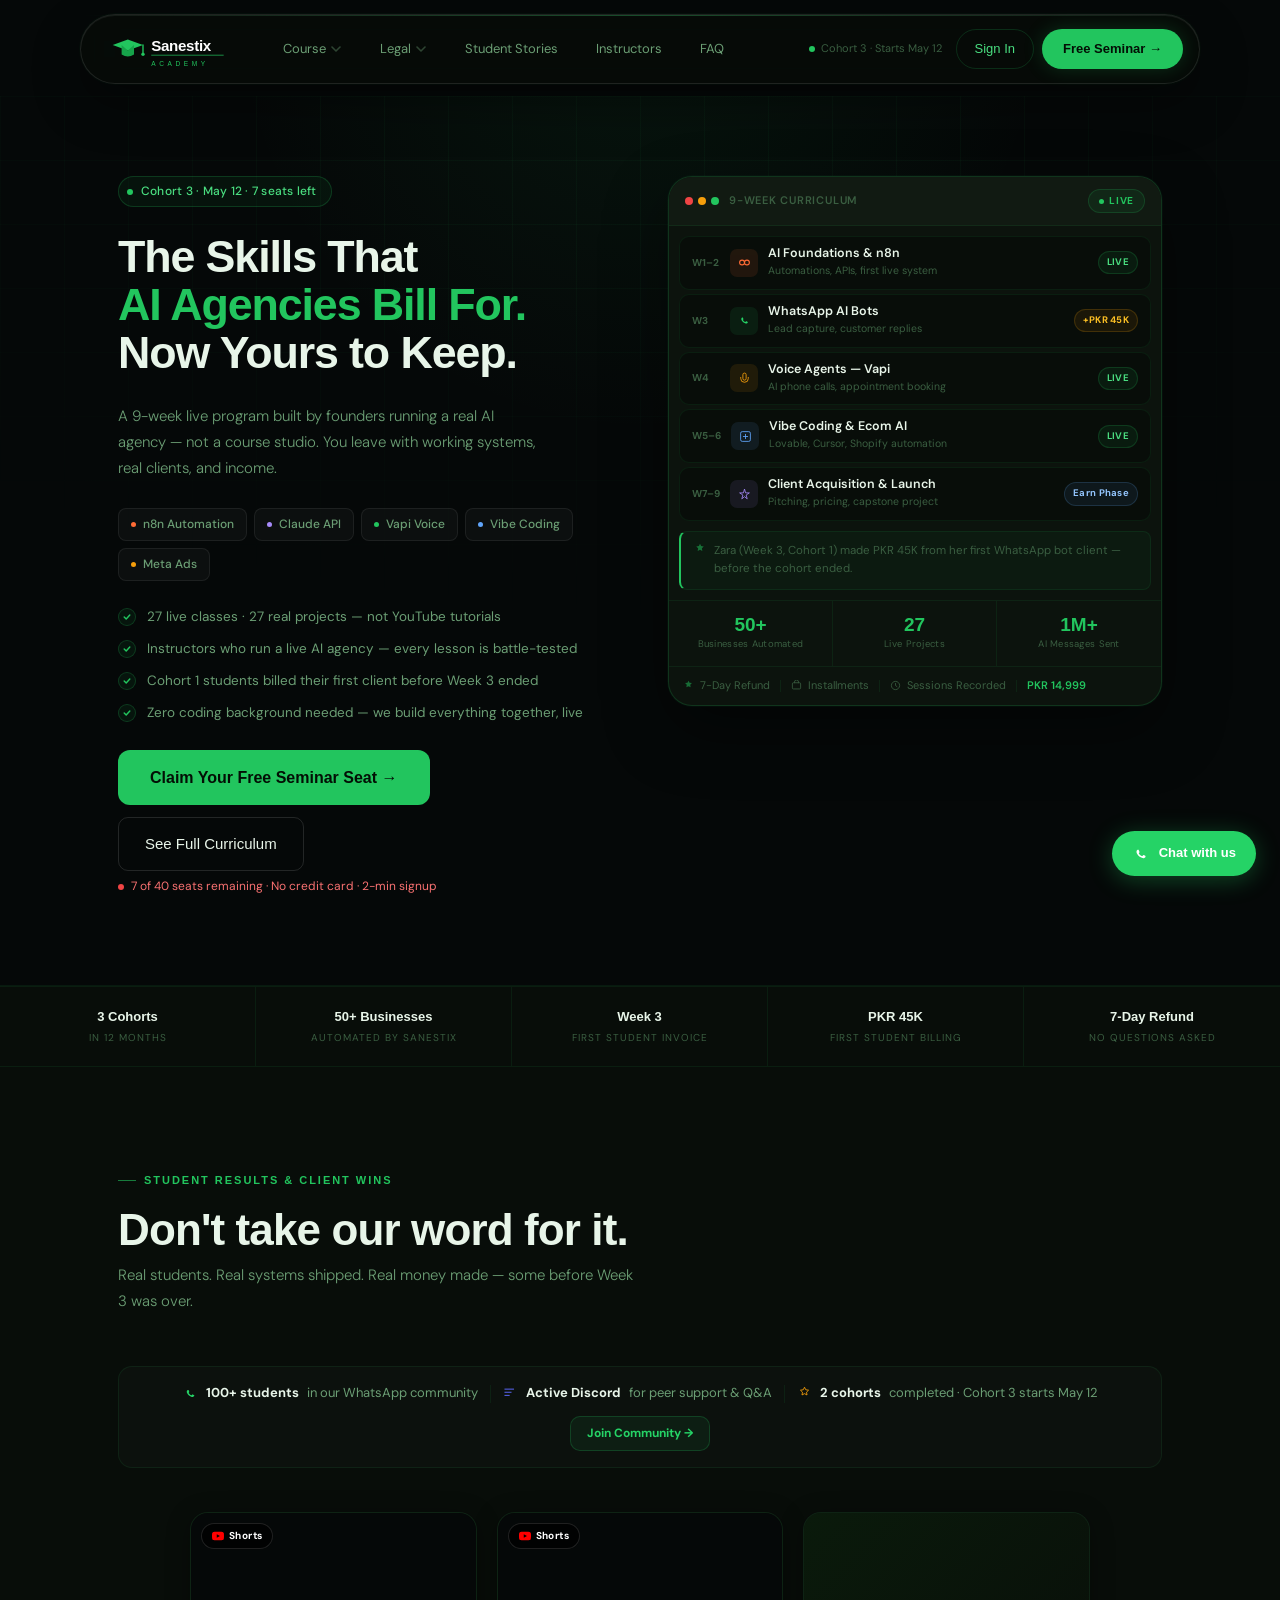
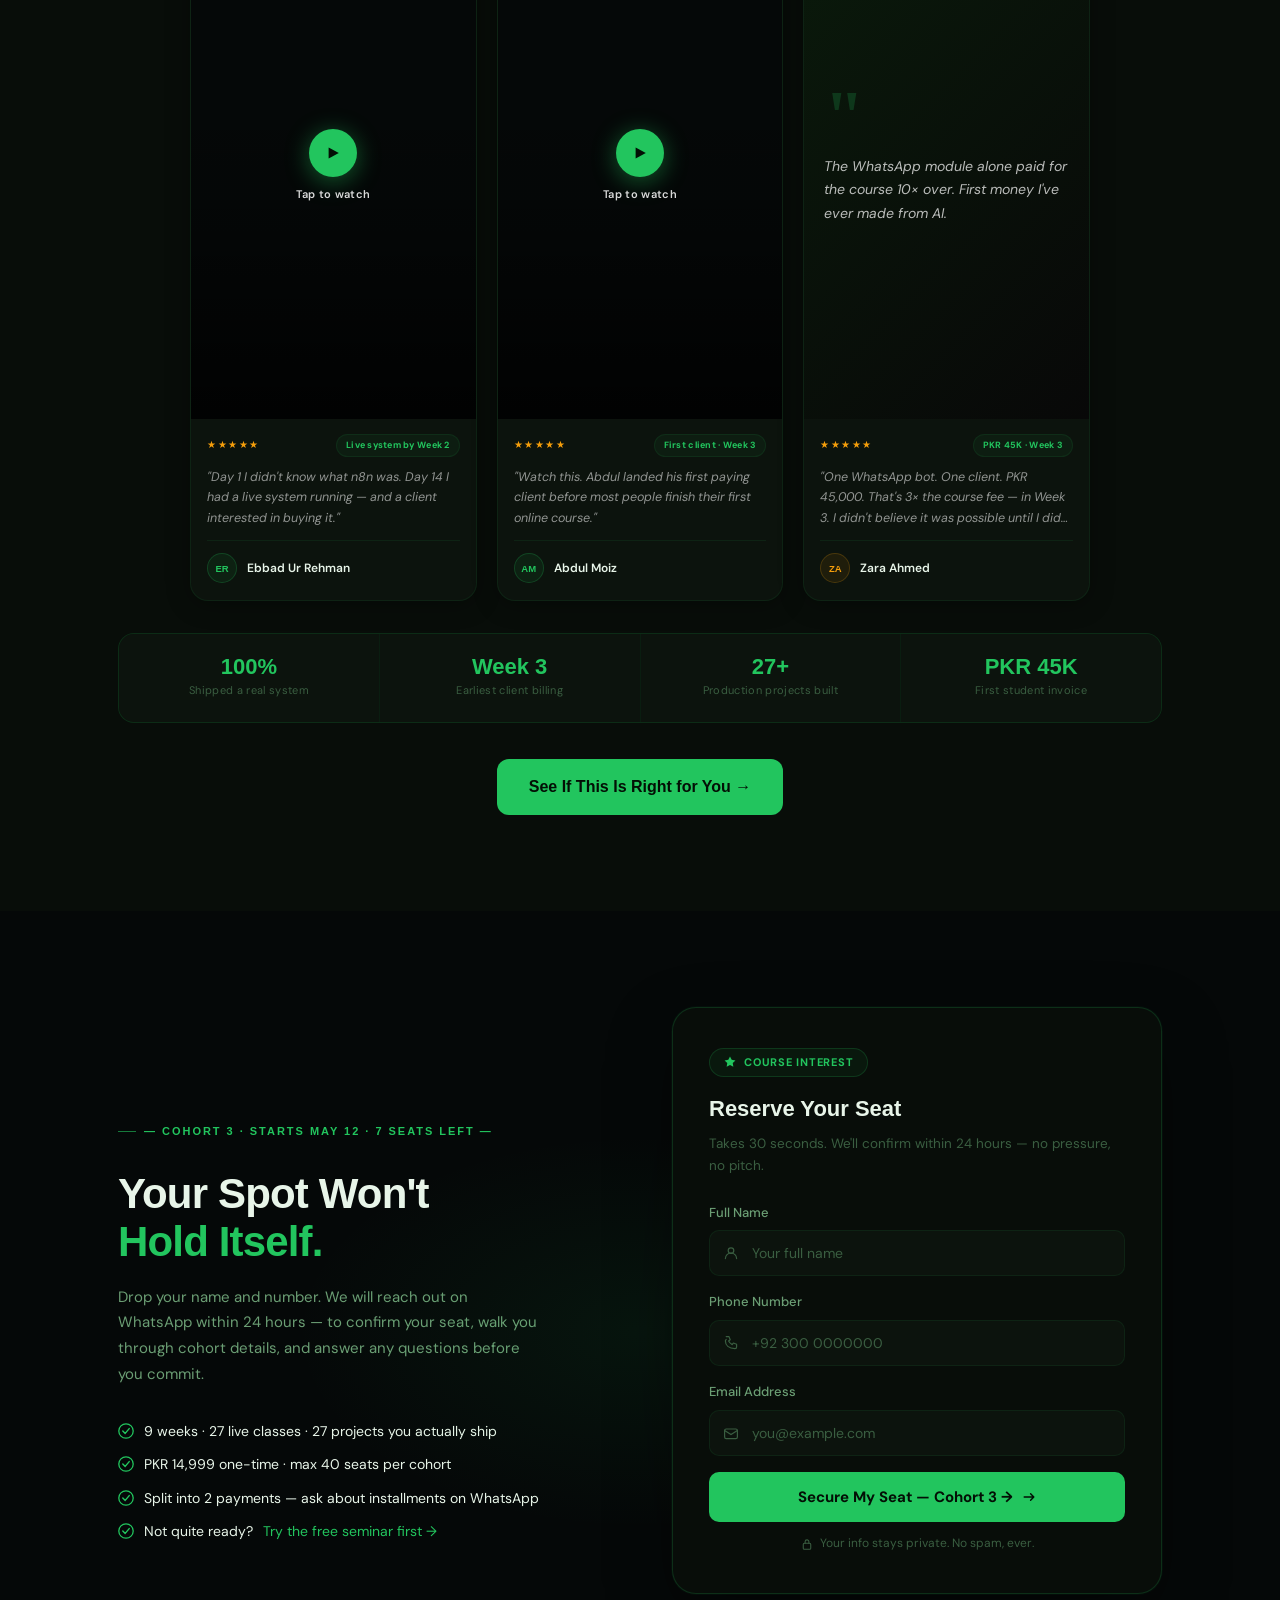
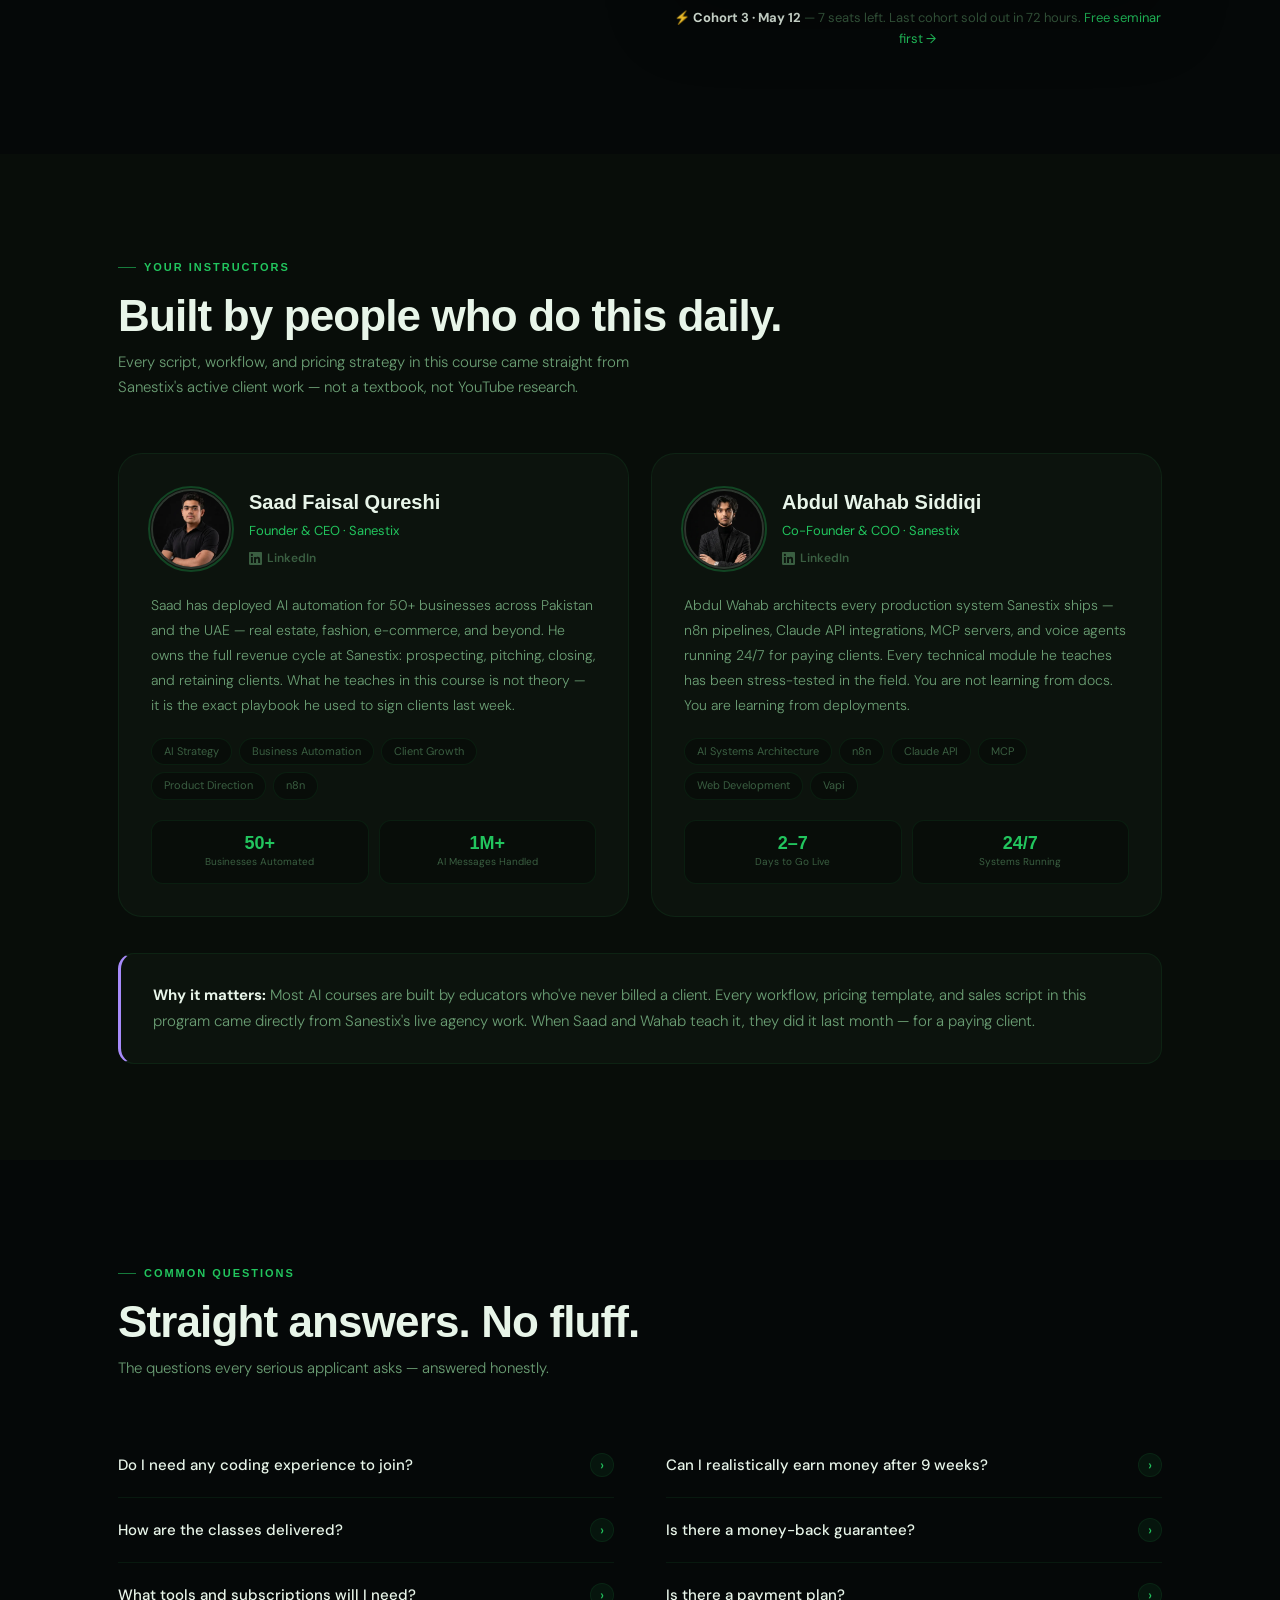
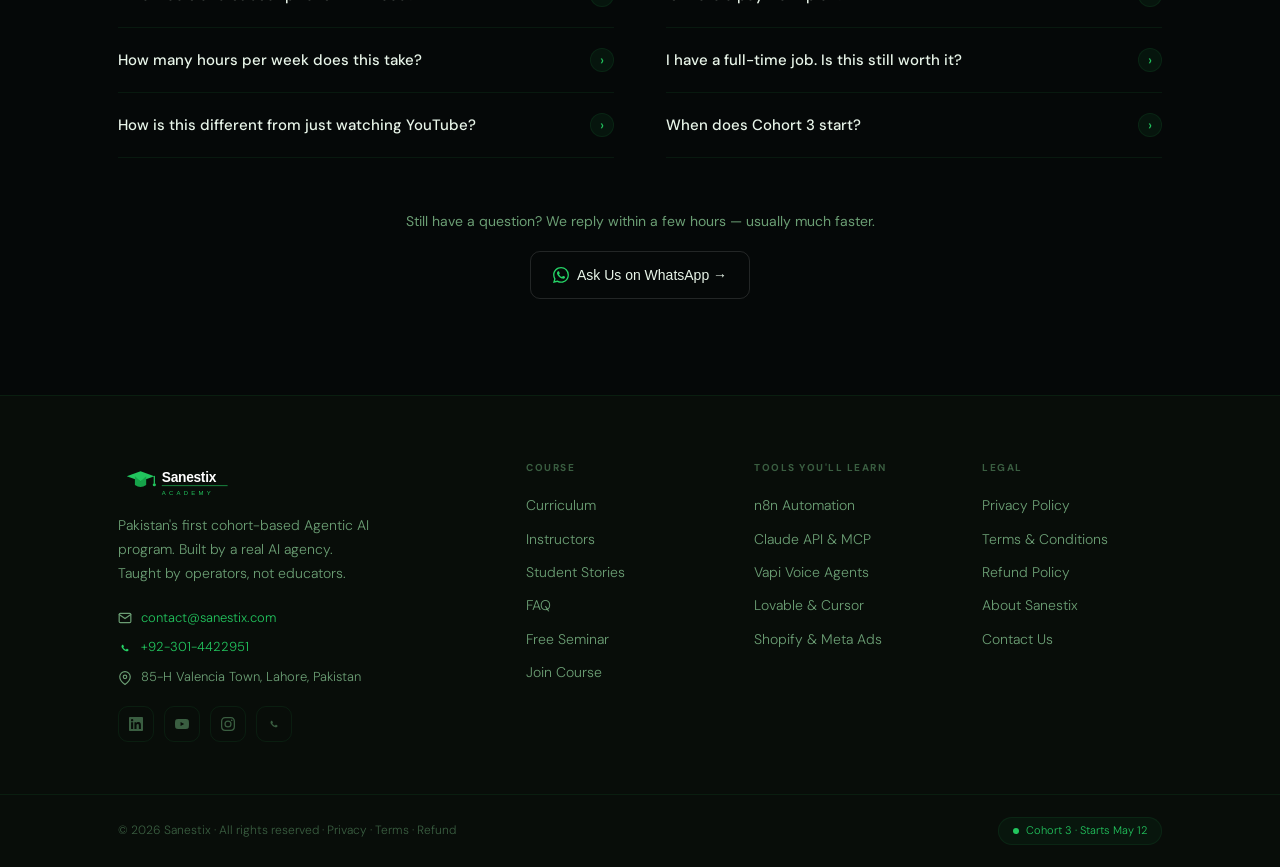
==== index.html @ 8cbe1539 "Change job title from Co-Founder to Founder" ====
<!DOCTYPE html>
<html lang="en">
<head>
<meta charset="UTF-8">
<link rel="icon" type="image/svg+xml" href="favicon.svg">
<meta name="viewport" content="width=device-width, initial-scale=1.0">
<title>Sanestix Academy — Agentic AI Mastery Course</title>
<meta name="description" content="Learn to build production-ready AI agents in 9 weeks. Hands-on Agentic AI Mastery program by Sanestix — real projects, live classes, zero fluff.">
<meta name="keywords" content="agentic AI course, AI agents training, learn AI agents, Sanestix Academy, AI mastery program, build AI agents, live AI course">
<meta name="author" content="Sanestix">
<link rel="canonical" href="https://academy.sanestix.com/">

<meta property="og:type" content="website">
<meta property="og:url" content="https://academy.sanestix.com/">
<meta property="og:title" content="Sanestix Academy — Agentic AI Mastery Course">
<meta property="og:description" content="Learn to build production-ready AI agents in 9 weeks. Hands-on Agentic AI Mastery program — real projects, live classes, zero fluff.">
<meta property="og:image" content="https://academy.sanestix.com/og-home.png">
<meta property="og:image:width" content="1200">
<meta property="og:image:height" content="630">
<meta property="og:site_name" content="Sanestix Academy">
<meta property="og:locale" content="en_US">

<meta name="twitter:card" content="summary_large_image">
<meta name="twitter:url" content="https://academy.sanestix.com/">
<meta name="twitter:title" content="Sanestix Academy — Agentic AI Mastery Course">
<meta name="twitter:description" content="Learn to build production-ready AI agents in 9 weeks. Real projects, live classes, zero fluff.">
<meta name="twitter:image" content="https://academy.sanestix.com/og-home.png">

<script type="application/ld+json">
{
  "@context": "https://schema.org",
  "@type": "Course",
  "name": "Agentic AI Mastery",
  "description": "A 9-week cohort-based program teaching you to build production-ready AI agents — n8n automations, WhatsApp bots, voice agents, and client acquisition — taught by active AI agency founders.",
  "url": "https://academy.sanestix.com/course.html",
  "courseMode": "online",
  "duration": "P9W",
  "inLanguage": "en",
  "numberOfCredits": "27",
  "educationalLevel": "Beginner",
  "teaches": ["n8n automation","Claude API","MCP","Vapi voice agents","WhatsApp bots","AI client acquisition","Vibe coding"],
  "provider": {
    "@type": "Organization",
    "name": "Sanestix",
    "url": "https://academy.sanestix.com",
    "logo": "https://academy.sanestix.com/sanestix-logo.png",
    "address": {
      "@type": "PostalAddress",
      "streetAddress": "85-H Valencia Town",
      "addressLocality": "Lahore",
      "addressCountry": "PK"
    },
    "contactPoint": {
      "@type": "ContactPoint",
      "telephone": "+92-301-4422951",
      "contactType": "customer support",
      "availableLanguage": "en"
    }
  },
  "instructor": [
    {
      "@type": "Person",
      "name": "Saad Faisal Qureshi",
      "jobTitle": "Founder & CEO",
      "url": "https://www.linkedin.com/in/saadfaisalqureshi",
      "worksFor": { "@type": "Organization", "name": "Sanestix" },
      "description": "AI strategy and business automation expert who has overseen AI systems for 50+ businesses across Pakistan and the UAE."
    },
    {
      "@type": "Person",
      "name": "Abdul Wahab Siddiqi",
      "jobTitle": "Co-Founder & COO",
      "url": "https://www.linkedin.com/in/abdulwahabsiddiqi",
      "worksFor": { "@type": "Organization", "name": "Sanestix" },
      "description": "AI systems architect specialising in n8n, Claude API, MCP servers, and production-grade automation infrastructure."
    }
  ],
  "hasCourseInstance": {
    "@type": "CourseInstance",
    "courseMode": "online",
    "startDate": "2026-05-12",
    "endDate": "2026-07-14",
    "courseSchedule": {
      "@type": "Schedule",
      "repeatFrequency": "P1W",
      "byDay": ["Monday","Wednesday","Friday"],
      "repeatCount": 27
    },
    "offers": {
      "@type": "Offer",
      "price": "14999",
      "priceCurrency": "PKR",
      "availability": "https://schema.org/LimitedAvailability",
      "validFrom": "2026-04-24",
      "url": "https://academy.sanestix.com/#register"
    }
  },
  "aggregateRating": {
    "@type": "AggregateRating",
    "ratingValue": "5",
    "reviewCount": "3",
    "bestRating": "5",
    "worstRating": "1"
  },
  "review": [
    {
      "@type": "Review",
      "author": { "@type": "Person", "name": "Ebbad Ur Rehman" },
      "reviewRating": { "@type": "Rating", "ratingValue": "5", "bestRating": "5" },
      "reviewBody": "Didn't know what n8n was on Day 1. By Week 2 I had a live system and was pitching it to a real client."
    },
    {
      "@type": "Review",
      "author": { "@type": "Person", "name": "Zara Ahmed" },
      "reviewRating": { "@type": "Rating", "ratingValue": "5", "bestRating": "5" },
      "reviewBody": "The WhatsApp module was worth 10× the course fee. First money I've ever made from AI."
    },
    {
      "@type": "Review",
      "author": { "@type": "Person", "name": "Abdul Moiz" },
      "reviewRating": { "@type": "Rating", "ratingValue": "5", "bestRating": "5" },
      "reviewBody": "A real result from a real student — highly recommend this program to anyone serious about AI."
    }
  ]
}
</script>

<script type="application/ld+json">
{
  "@context": "https://schema.org",
  "@type": "FAQPage",
  "mainEntity": [
    {
      "@type": "Question",
      "name": "Do I need any coding experience to join?",
      "acceptedAnswer": { "@type": "Answer", "text": "No. The course is built for complete beginners. We use tools like n8n (visual drag-and-drop), Lovable, and Claude Code — all designed to let you build real systems without writing code from scratch. By Week 5 you'll be deploying apps. The only thing you need is a laptop and the drive to show up." }
    },
    {
      "@type": "Question",
      "name": "How are the classes delivered?",
      "acceptedAnswer": { "@type": "Answer", "text": "All 27 classes are live — held 3 times per week. Each class is 2 hours: 1 hour of teaching and 1 hour of live building. All sessions are recorded so if you miss one, you can watch the replay and still complete the assignment." }
    },
    {
      "@type": "Question",
      "name": "What tools and subscriptions will I need?",
      "acceptedAnswer": { "@type": "Answer", "text": "Most tools used have free tiers sufficient for learning — n8n cloud (free plan), Claude API (pay-per-use, typically under $5 during the course), Vapi (free credits), Supabase (free tier). A budget of PKR 2,000–5,000 total covers the entire 9 weeks comfortably." }
    },
    {
      "@type": "Question",
      "name": "How many hours per week does this require?",
      "acceptedAnswer": { "@type": "Answer", "text": "Plan for 8–10 hours per week: 6 hours of live classes plus 2–4 hours for assignments and practice. The course is designed for people with jobs or studies — live sessions are evening-friendly and all assignments have a 1-week window." }
    },
    {
      "@type": "Question",
      "name": "Can I really earn money after 9 weeks?",
      "acceptedAnswer": { "@type": "Answer", "text": "Students from Cohort 1 landed paying clients as early as Week 3. Our graduates are charging PKR 30,000–100,000 per project. The skills and tools to earn are fully covered in the course." }
    },
    {
      "@type": "Question",
      "name": "Is there a refund or satisfaction guarantee?",
      "acceptedAnswer": { "@type": "Answer", "text": "Yes. We offer a 7-day money-back guarantee after the first class. If you attend the first session and decide the course isn't for you, contact us within 7 days for a full refund — no questions asked." }
    },
    {
      "@type": "Question",
      "name": "Is there a payment plan available?",
      "acceptedAnswer": { "@type": "Answer", "text": "Yes. We offer a 2-installment plan — pay 50% to secure your spot and the remaining 50% before Week 5. WhatsApp us to arrange the installment option." }
    },
    {
      "@type": "Question",
      "name": "When does the next cohort start?",
      "acceptedAnswer": { "@type": "Answer", "text": "Cohorts run every 10–12 weeks with a maximum of 40 seats per cohort. The next cohort starts May 12, 2026. Register your interest now to be notified first — seats fill within 72 hours of announcement." }
    }
  ]
}
</script>

<link rel="preconnect" href="https://fonts.googleapis.com">
<link rel="preconnect" href="https://fonts.gstatic.com" crossorigin>
<link rel="preload" as="style" href="https://fonts.googleapis.com/css2?family=Clash+Display:wght@400;500;600;700&family=DM+Sans:ital,wght@0,300;0,400;0,500;1,300&display=swap">
<link href="https://fonts.googleapis.com/css2?family=Clash+Display:wght@400;500;600;700&family=DM+Sans:ital,wght@0,300;0,400;0,500;1,300&display=swap" rel="stylesheet">

<style>
/* ══════════════════════════════════════════════
   RESET & TOKENS
══════════════════════════════════════════════ */
*, *::before, *::after { box-sizing: border-box; margin: 0; padding: 0; }

:root {
  /* Backgrounds — deep dark with green tint */
  --bg:    #050808;
  --bg2:   #080d09;
  --bg3:   #0c130d;
  --bg4:   #111a12;
  --bg5:   #162018;

  /* Brand green */
  --g1:    #22c55e;
  --g2:    #16a34a;
  --g3:    #4ade80;

  /* Borders */
  --border:  rgba(34,197,94,0.09);
  --border2: rgba(34,197,94,0.18);
  --border3: rgba(34,197,94,0.30);
  --borderW: rgba(255,255,255,0.07);
  --borderW2:rgba(255,255,255,0.12);

  /* Glass */
  --glass-bg: rgba(8,13,9,0.64);
  --glass-bg-strong: rgba(5,8,6,0.88);
  --glass-stroke: rgba(255,255,255,0.10);
  --glass-highlight: rgba(255,255,255,0.06);

  /* Text */
  --text:  #e8f5e9;
  --text2: #6b9e74;
  --text3: #3a5e41;
  --text4: rgba(255,255,255,0.08);

  /* Accents */
  --red:   #ef4444;
  --amber: #f59e0b;
  --purple:#a78bfa;
  --blue:  #60a5fa;

  /* Shape */
  --radius:    10px;
  --radius-lg: 16px;
  --radius-xl: 24px;

  /* Fonts */
  --font-head: 'Clash Display', sans-serif;
  --font-body: 'DM Sans', sans-serif;

  /* Transitions */
  --ease: cubic-bezier(.22,.68,0,1.2);
}

html { scroll-behavior: smooth; }
body {
  font-family: var(--font-body);
  background: var(--bg);
  color: var(--text);
  font-size: 16px;
  line-height: 1.6;
  overflow-x: hidden;
  padding-top: 96px;
  -webkit-font-smoothing: antialiased;
}
a { color: inherit; text-decoration: none; }
img { display: block; max-width: 100%; }

/* ── Layout helpers ── */
.container { max-width: 1100px; margin: 0 auto; padding: 0 28px; }
.section    { padding: 96px 0; }

/* ── Typography helpers ── */
.eyebrow {
  display: inline-flex; align-items: center; gap: 8px;
  font-size: 11px; font-weight: 600; letter-spacing: 0.18em;
  text-transform: uppercase; color: var(--g1);
  margin-bottom: 16px; font-family: var(--font-head);
}
.eyebrow::before {
  content: '';
  display: block; width: 18px; height: 1px;
  background: var(--g1); opacity: 0.6;
}
.section-title {
  font-family: var(--font-head);
  font-size: clamp(28px,4vw,44px);
  font-weight: 700; line-height: 1.08;
  color: var(--text); margin-bottom: 10px;
  letter-spacing: -0.02em;
}
.section-sub {
  font-size: 15px; color: var(--text2);
  font-weight: 300; margin-bottom: 52px;
  max-width: 520px; line-height: 1.7;
}

/* ── Buttons ── */
.btn-green {
  display: inline-flex; align-items: center; gap: 8px;
  background: var(--g1); color: #030f05;
  font-family: var(--font-head); font-weight: 700;
  font-size: 14px; padding: 13px 26px;
  border-radius: var(--radius); border: none;
  cursor: pointer; transition: all .2s var(--ease);
  white-space: nowrap; position: relative; overflow: hidden;
}
.btn-green::after {
  content:''; position:absolute; inset:0;
  background: linear-gradient(135deg, rgba(255,255,255,0.15), transparent);
  opacity:0; transition: opacity .2s;
}
.btn-green:hover { transform: translateY(-2px); box-shadow: 0 8px 28px rgba(34,197,94,0.35); }
.btn-green:hover::after { opacity: 1; }
.btn-green-lg { font-size: 16px; padding: 15px 32px; border-radius: 12px; }

.btn-ghost {
  display: inline-flex; align-items: center; gap: 8px;
  background: transparent; color: var(--text);
  font-family: var(--font-head); font-weight: 500;
  font-size: 14px; padding: 12px 22px;
  border-radius: var(--radius);
  border: 1px solid var(--borderW2);
  cursor: pointer;
  transition: all .2s;
  white-space: nowrap;
}
.btn-ghost:hover {
  border-color: var(--border2);
  background: rgba(34,197,94,0.05);
  color: var(--g3);
}

/* ── Pulse dot ── */
.pulse-dot {
  width: 6px; height: 6px; border-radius: 50%;
  background: var(--g1); flex-shrink: 0;
  box-shadow: 0 0 0 0 rgba(34,197,94,0.6);
  animation: pulsate 2s ease-out infinite;
}
@keyframes pulsate {
  0%   { box-shadow: 0 0 0 0 rgba(34,197,94,0.6); }
  70%  { box-shadow: 0 0 0 7px rgba(34,197,94,0); }
  100% { box-shadow: 0 0 0 0 rgba(34,197,94,0); }
}
.red-dot {
  width: 6px; height: 6px; border-radius: 50%;
  background: var(--red); flex-shrink: 0;
  animation: pulsate-red 1.5s ease-out infinite;
}
@keyframes pulsate-red {
  0%   { box-shadow: 0 0 0 0 rgba(239,68,68,0.6); }
  70%  { box-shadow: 0 0 0 6px rgba(239,68,68,0); }
  100% { box-shadow: 0 0 0 0 rgba(239,68,68,0); }
}

/* ══════════════════════════════════════════════
   NAVBAR
══════════════════════════════════════════════ */
.navbar {
  position: fixed; top: 14px; left: 50%;
  transform: translateX(-50%);
  z-index: 200;
  width: min(1120px, calc(100% - 32px));
  background: var(--glass-bg);
  backdrop-filter: blur(28px) saturate(1.8);
  -webkit-backdrop-filter: blur(28px) saturate(1.8);
  border: 1px solid var(--glass-stroke);
  border-radius: 999px;
  box-shadow:
    inset 0 1px 0 var(--glass-highlight),
    0 20px 48px rgba(0,0,0,0.36),
    0 0 0 1px rgba(34,197,94,0.04);
  transition: background .3s, box-shadow .3s;
  overflow: visible;
}
.navbar::before {
  content: '';
  position: absolute; inset: 0 0 auto;
  height: 1px;
  background: linear-gradient(90deg, transparent, rgba(34,197,94,0.3), transparent);
  border-radius: 999px;
  pointer-events: none;
}
.navbar.scrolled {
  background: var(--glass-bg-strong);
  box-shadow: inset 0 1px 0 rgba(34,197,94,0.08), 0 24px 56px rgba(0,0,0,0.42);
}

.nav-inner {
  padding: 0 16px 0 22px;
  min-height: 68px;
  display: flex; align-items: center;
}
.nav-logo {
  display: flex; align-items: center;
  margin-right: 32px; flex-shrink: 0;
  transition: opacity .2s;
}
.nav-logo:hover { opacity: 0.8; }
.nav-logo-img { height: 44px; width: auto; }

.nav-links {
  display: flex; align-items: center; gap: 4px; flex: 1;
}
.nav-links > a, .nav-item > a {
  font-size: 13px; font-weight: 400; color: var(--text2);
  padding: 9px 16px; border-radius: 999px;
  border: 1px solid transparent;
  transition: all .15s;
  white-space: nowrap;
  display: flex; align-items: center; gap: 4px;
  cursor: pointer;
}
.nav-links > a:hover, .nav-item > a:hover {
  color: var(--text);
  background: rgba(34,197,94,0.07);
  border-color: var(--border);
}

.nav-right {
  display: flex; align-items: center; gap: 8px;
  flex-shrink: 0; margin-left: auto;
}
.nav-badge {
  display: flex; align-items: center; gap: 6px;
  font-size: 11px; color: var(--text3);
  white-space: nowrap; margin-right: 6px;
}
.nav-signin {
  font-family: var(--font-head); font-size: 13px; font-weight: 500;
  color: var(--g3); padding: 9px 18px;
  border-radius: 999px;
  border: 1px solid var(--border2);
  transition: all .15s;
}
.nav-signin:hover { background: rgba(34,197,94,0.08); color: var(--g1); }
.nav-cta {
  font-family: var(--font-head); font-size: 13px; font-weight: 700;
  background: var(--g1); color: #030f05;
  padding: 9px 20px; border-radius: 999px;
  border: 1px solid rgba(34,197,94,0.4);
  box-shadow: 0 0 20px rgba(34,197,94,0.2);
  transition: all .15s;
}
.nav-cta:hover {
  background: var(--g3);
  transform: translateY(-1px);
  box-shadow: 0 4px 24px rgba(34,197,94,0.3);
}

/* Hamburger */
.nav-hamburger {
  display: none; align-items: center; justify-content: center;
  width: 38px; height: 38px; border-radius: 12px;
  cursor: pointer; border: 1px solid var(--borderW2);
  background: rgba(255,255,255,0.03);
  transition: all .15s;
}
.nav-hamburger:hover { background: rgba(34,197,94,0.08); border-color: var(--border2); }
.nav-hamburger svg path { transition: all .3s cubic-bezier(.5,.85,.25,1.1); transform-origin: center; }
.nav-hamburger.open .ham-top { transform: translateY(7px) rotate(315deg); }
.nav-hamburger.open .ham-mid { transform: rotate(45deg); opacity: 0; }
.nav-hamburger.open .ham-bot { transform: translateY(-7px) rotate(135deg); }

/* Nav dropdown */
.nav-item { position: relative; }
.nav-chevron { width: 12px; height: 12px; flex-shrink: 0; transition: transform .2s; opacity: 0.4; }
.nav-item:hover .nav-chevron { transform: rotate(180deg); opacity: 1; }
.nav-item:hover > a { color: var(--text); background: rgba(34,197,94,0.07); border-color: var(--border); }

.nav-dropdown {
  position: absolute; top: calc(100% + 16px); left: 50%;
  transform: translateX(-50%) translateY(-8px);
  background: rgba(5,8,6,0.97);
  border: 1px solid rgba(34,197,94,0.12);
  border-radius: 18px; padding: 8px;
  min-width: 220px;
  opacity: 0; visibility: hidden;
  transition: opacity .18s, transform .18s, visibility .18s;
  z-index: 300;
  box-shadow: 0 12px 40px rgba(0,0,0,0.6), inset 0 1px 0 rgba(34,197,94,0.06);
}
.nav-item:hover .nav-dropdown {
  opacity: 1; visibility: visible;
  transform: translateX(-50%) translateY(0);
}
.nav-dropdown a {
  display: flex !important; align-items: center; gap: 10px;
  padding: 9px 12px !important; border-radius: 8px !important;
  font-size: 13px !important; color: var(--text2) !important;
  background: transparent !important; border: none !important;
  transition: all .12s !important; white-space: nowrap;
}
.nav-dropdown a:hover { background: rgba(34,197,94,0.07) !important; color: var(--text) !important; }
.nav-dropdown-icon {
  width: 28px; height: 28px; border-radius: 7px;
  flex-shrink: 0; display: flex; align-items: center; justify-content: center;
  font-size: 13px;
}
.nav-dropdown-icon.green  { background: rgba(34,197,94,0.10); }
.nav-dropdown-icon.amber  { background: rgba(245,158,11,0.10); }
.nav-dropdown-icon.purple { background: rgba(167,139,250,0.10); }
.nav-dropdown-icon.blue   { background: rgba(96,165,250,0.10); }
.nav-dropdown-divider { height: 1px; background: var(--border); margin: 5px 4px; }
.nav-dropdown-label {
  font-size: 10px; font-weight: 700; color: var(--text3);
  letter-spacing: 0.12em; text-transform: uppercase;
  padding: 6px 12px 3px;
}

/* Mobile menu */
.nav-mobile-menu {
  display: none; flex-direction: column;
  background: rgba(5,8,6,0.94);
  border: 1px solid rgba(34,197,94,0.10);
  border-radius: 24px; padding: 8px 20px 20px;
  margin-top: 10px; gap: 0;
  max-height: 0; overflow: hidden;
  transition: max-height .3s ease;
  backdrop-filter: blur(24px);
}
.nav-mobile-menu.open { display: flex; max-height: 600px; }
.nav-mobile-menu > a {
  font-size: 15px; color: var(--text2); padding: 13px 0;
  border-bottom: 1px solid var(--border); transition: color .15s; border-radius: 10px;
}
.nav-mobile-menu > a:last-child { border-bottom: none; }
.nav-mobile-menu > a:hover { color: var(--g1); }
.nav-mobile-sub {
  display: none; flex-direction: column;
  padding: 4px 0 8px 14px;
  border-left: 2px solid var(--border); margin: 0 0 4px 4px;
}
.nav-mobile-sub.open { display: flex; }
.nav-mobile-sub a {
  font-size: 13px !important; color: var(--text3) !important;
  padding: 9px 0 !important; border-bottom: none !important;
}
.nav-mobile-sub a:hover { color: var(--g1) !important; }
.nav-mobile-trigger {
  display: flex; align-items: center; justify-content: space-between;
  font-size: 15px; color: var(--text2); padding: 13px 0;
  border-bottom: 1px solid var(--border); cursor: pointer; user-select: none;
  transition: color .15s;
}
.nav-mobile-trigger:hover { color: var(--text); }
.nav-mobile-trigger svg { transition: transform .22s; flex-shrink: 0; }
.nav-mobile-trigger.open { color: var(--text); }
.nav-mobile-trigger.open svg { transform: rotate(180deg); }
.nav-mobile-cta { margin-top: 12px; padding: 14px 0; font-size: 15px; font-weight: 700; color: var(--g1) !important; border-bottom: none !important; }

@media (max-width: 820px) {
  .nav-links, .nav-badge, .nav-signin { display: none; }
  .nav-hamburger { display: flex; }
  .navbar { width: calc(100% - 24px); top: 12px; }
  .nav-inner { padding: 0 12px 0 18px; min-height: 62px; }
}

/* ══════════════════════════════════════════════
   HERO SECTION
══════════════════════════════════════════════ */
.hero {
  padding: 80px 0 88px;
  background: var(--bg);
  border-bottom: 1px solid var(--border);
  position: relative; overflow: hidden;
}
/* Green radial glow behind hero */
.hero::before {
  content: '';
  position: absolute; top: -120px; left: 50%;
  transform: translateX(-50%);
  width: 900px; height: 500px;
  background: radial-gradient(ellipse at 50% 0%, rgba(34,197,94,0.08) 0%, transparent 65%);
  pointer-events: none;
}
/* Grid texture */
.hero::after {
  content: '';
  position: absolute; inset: 0;
  background-image:
    linear-gradient(var(--border) 1px, transparent 1px),
    linear-gradient(90deg, var(--border) 1px, transparent 1px);
  background-size: 64px 64px;
  mask-image: radial-gradient(ellipse 80% 60% at 50% 0%, black 30%, transparent 100%);
  pointer-events: none; opacity: 0.5;
}

.hero-inner {
  display: grid;
  grid-template-columns: 1fr 1fr;
  gap: 56px;
  align-items: start;
  position: relative; z-index: 2;
}

/* ── HERO LEFT ── */
.hero-left { display: flex; flex-direction: column; gap: 26px; }

.hero-badge {
  display: inline-flex; align-items: center; gap: 8px;
  width: fit-content;
  border: 1px solid rgba(34,197,94,0.22);
  background: rgba(34,197,94,0.06);
  border-radius: 100px; padding: 5px 14px 5px 8px;
  font-size: 12px; font-weight: 500; color: var(--g3);
  letter-spacing: 0.02em;
}

.hero h1 {
  font-family: var(--font-head);
  font-size: clamp(32px, 3.5vw, 50px);
  font-weight: 700; line-height: 1.07;
  letter-spacing: -0.025em; color: var(--text); margin: 0;
}
.hero h1 .green { color: var(--g1); }

.hero-sub {
  font-size: 15px; color: var(--text2);
  line-height: 1.75; font-weight: 300;
  max-width: 420px; margin: 0;
}

/* Tech chips */
.hero-chips {
  display: flex; flex-wrap: wrap; gap: 7px;
}
.hero-chip {
  display: inline-flex; align-items: center; gap: 7px;
  background: rgba(255,255,255,0.03);
  border: 1px solid var(--borderW);
  border-radius: 8px; padding: 6px 12px;
  font-size: 12px; font-weight: 500; color: var(--text2);
  transition: all .2s;
}
.hero-chip:hover { border-color: var(--border2); color: var(--text); background: rgba(34,197,94,0.04); }
.chip-dot { width: 5px; height: 5px; border-radius: 50%; flex-shrink: 0; }

/* Bullet list */
.hero-bullets { display: flex; flex-direction: column; gap: 11px; }
.hero-bullet  { display: flex; align-items: flex-start; gap: 11px; font-size: 13.5px; color: var(--text2); line-height: 1.55; }
.hero-tick {
  width: 18px; height: 18px; border-radius: 50%;
  flex-shrink: 0; margin-top: 1px;
  background: rgba(34,197,94,0.07);
  border: 1px solid rgba(34,197,94,0.22);
  display: flex; align-items: center; justify-content: center;
}

/* CTA area */
.hero-cta-row { display: flex; align-items: center; gap: 12px; flex-wrap: wrap; }
.hero-urgency {
  display: flex; align-items: center; gap: 7px;
  font-size: 12px; color: #f87171; margin-top: 6px;
}

/* ── HERO RIGHT: Curriculum Card ── */
.hero-right { display: flex; flex-direction: column; gap: 0; }

.curr-card {
  background: var(--bg3);
  border: 1px solid var(--border2);
  border-radius: var(--radius-xl);
  overflow: hidden;
  box-shadow: 0 0 0 1px rgba(34,197,94,0.04), 0 24px 64px rgba(0,0,0,0.4);
}
.curr-card-header {
  display: flex; align-items: center; gap: 10px;
  padding: 12px 16px;
  border-bottom: 1px solid var(--border);
  background: var(--bg4);
}
.curr-card-dots { display: flex; gap: 5px; }
.curr-card-dot { width: 8px; height: 8px; border-radius: 50%; }
.curr-card-title {
  font-size: 11px; color: var(--text3); font-weight: 600;
  letter-spacing: 0.07em; text-transform: uppercase;
}
.curr-live-pill {
  margin-left: auto; display: flex; align-items: center; gap: 5px;
  background: rgba(34,197,94,0.08); border: 1px solid var(--border2);
  border-radius: 100px; padding: 3px 10px;
  font-size: 10px; font-weight: 700; color: var(--g1); letter-spacing: 0.07em;
}
.curr-live-dot { width: 5px; height: 5px; border-radius: 50%; background: var(--g1); }

.curr-week-list { padding: 10px; display: flex; flex-direction: column; gap: 4px; }
.curr-week-row {
  display: flex; align-items: center; gap: 10px;
  background: var(--bg2); border: 1px solid var(--border);
  border-radius: 10px; padding: 9px 12px;
  transition: all .2s;
}
.curr-week-row:hover { border-color: var(--border2); transform: translateX(3px); background: var(--bg4); }
.curr-week-num { font-size: 10px; font-weight: 700; color: var(--text3); min-width: 28px; flex-shrink: 0; }
.curr-week-icon {
  width: 28px; height: 28px; border-radius: 7px;
  flex-shrink: 0; display: flex; align-items: center; justify-content: center;
}
.curr-week-info { flex: 1; min-width: 0; }
.curr-week-name { font-size: 12.5px; font-weight: 600; color: var(--text); line-height: 1.2; }
.curr-week-desc { font-size: 10.5px; color: var(--text3); margin-top: 2px; }
.curr-week-badge {
  font-size: 9.5px; font-weight: 700;
  padding: 3px 8px; border-radius: 100px;
  white-space: nowrap; flex-shrink: 0; letter-spacing: 0.03em;
}
.badge-live   { background: rgba(34,197,94,0.08);  color: #4ade80; border: 1px solid rgba(34,197,94,0.18); }
.badge-money  { background: rgba(245,158,11,0.08); color: #fbbf24; border: 1px solid rgba(245,158,11,0.18); }
.badge-earn   { background: rgba(96,165,250,0.08); color: #93c5fd; border: 1px solid rgba(96,165,250,0.18); }

.curr-quote {
  margin: 0 10px 10px;
  background: rgba(34,197,94,0.04);
  border: 1px solid rgba(34,197,94,0.10);
  border-left: 2px solid var(--g1);
  border-radius: 8px; padding: 10px 13px;
  font-size: 11.5px; color: var(--text3); line-height: 1.6;
  display: flex; gap: 8px; align-items: flex-start;
}

.curr-stats {
  display: grid; grid-template-columns: 1fr 1fr 1fr;
  border-top: 1px solid var(--border);
}
.curr-stat { padding: 14px 8px; text-align: center; border-right: 1px solid var(--border); }
.curr-stat:last-child { border-right: none; }
.curr-stat-num { font-family: var(--font-head); font-size: 19px; font-weight: 700; color: var(--g1); line-height: 1; }
.curr-stat-lbl { font-size: 9.5px; color: var(--text3); margin-top: 3px; letter-spacing: 0.03em; }

.curr-trust {
  display: flex; align-items: center; gap: 10px; flex-wrap: wrap;
  border-top: 1px solid var(--border); padding: 10px 14px;
}
.curr-trust-item { display: flex; align-items: center; gap: 6px; font-size: 11px; color: var(--text3); }
.curr-trust-sep { width: 1px; height: 12px; background: var(--border); }

/* ── Authority strip ── */
.auth-strip {
  background: var(--bg2);
  border-top: 1px solid var(--border); border-bottom: 1px solid var(--border);
  display: grid; grid-template-columns: repeat(5,1fr);
}
.auth-cell {
  padding: 20px 0; text-align: center;
  border-right: 1px solid var(--border);
  transition: background .2s;
}
.auth-cell:last-child { border-right: none; }
.auth-cell:hover { background: rgba(34,197,94,0.03); }
.auth-val { font-size: 13px; font-weight: 600; color: var(--text); font-family: var(--font-head); }
.auth-lbl { font-size: 10px; color: var(--text3); margin-top: 3px; text-transform: uppercase; letter-spacing: 0.1em; }

/* ══════════════════════════════════════════════
   TESTIMONIALS
══════════════════════════════════════════════ */
.testi-section { padding: 96px 0; background: var(--bg2); }

.community-bar {
  display: flex; flex-wrap: wrap; align-items: center; justify-content: center;
  gap: 12px; margin-bottom: 44px;
  padding: 16px 24px;
  background: rgba(255,255,255,0.02);
  border: 1px solid var(--border); border-radius: 14px;
}
.community-item { display: flex; align-items: center; gap: 8px; font-size: 13px; color: var(--text2); }
.community-sep { width: 1px; height: 18px; background: var(--border); }
.community-cta-btn {
  display: inline-flex; align-items: center; gap: 6px;
  background: rgba(37,211,102,0.07); border: 1px solid rgba(37,211,102,0.2);
  color: #25d366; font-size: 12px; font-weight: 700;
  padding: 7px 16px; border-radius: 10px;
  transition: all .15s;
}
.community-cta-btn:hover { background: rgba(37,211,102,0.14); }

.testi-grid {
  display: grid;
  grid-template-columns: repeat(3, 1fr);
  gap: 20px;
  margin-bottom: 32px;
  max-width: 900px; margin-left: auto; margin-right: auto;
}
.tcard {
  background: var(--bg3); border: 1px solid var(--border);
  border-radius: 18px; overflow: hidden;
  display: flex; flex-direction: column;
  transition: all .25s;
  box-shadow: 0 4px 24px rgba(0,0,0,0.3);
}
.tcard:hover {
  border-color: var(--border2);
  transform: translateY(-4px);
  box-shadow: 0 16px 48px rgba(0,0,0,0.4), 0 0 0 1px rgba(34,197,94,0.08);
}
.tcard-video {
  aspect-ratio: 9 / 16; position: relative;
  background: var(--bg); overflow: hidden;
  cursor: pointer; flex-shrink: 0;
}
.tcard-video-bg {
  position: absolute; inset: 0; width: 100%; height: 100%;
  object-fit: cover; object-position: center top;
  opacity: 0.72; transition: transform .35s, opacity .35s;
}
.tcard-video:hover .tcard-video-bg { transform: scale(1.04); opacity: 0.88; }
.tcard-video-overlay {
  position: absolute; inset: 0;
  background: linear-gradient(to top, rgba(0,0,0,0.78) 0%, rgba(0,0,0,0.2) 40%, transparent 65%);
  display: flex; flex-direction: column; align-items: center; justify-content: center; gap: 9px;
}
.tcard-play {
  width: 48px; height: 48px; border-radius: 50%;
  background: var(--g1); display: flex; align-items: center; justify-content: center;
  transition: all .2s; box-shadow: 0 4px 24px rgba(34,197,94,0.45);
}
.tcard-video:hover .tcard-play { transform: scale(1.1); box-shadow: 0 6px 32px rgba(34,197,94,0.6); }
.tcard-play-label { font-size: 11px; color: rgba(255,255,255,0.85); font-weight: 600; letter-spacing: 0.03em; }
.yt-badge {
  position: absolute; top: 10px; left: 10px;
  display: flex; align-items: center; gap: 5px;
  background: rgba(0,0,0,0.7); backdrop-filter: blur(6px);
  border: 1px solid rgba(255,255,255,0.12);
  border-radius: 100px; padding: 4px 10px;
  font-size: 10px; color: #fff; font-weight: 700; letter-spacing: 0.04em;
}
.tcard-quote-bg {
  background: linear-gradient(135deg, #0a1a0b 0%, #080808 100%);
  cursor: default;
}
.tcard-quote-bg--purple { background: linear-gradient(135deg, #0e0a1a 0%, #080808 100%); }
.tcard-quote-visual {
  position: absolute; inset: 0; padding: 24px 20px 44px;
  display: flex; flex-direction: column; justify-content: center; gap: 10px; z-index: 2;
}
.tcard-big-quote {
  font-family: Georgia, serif; font-size: 72px; font-weight: 700;
  color: var(--g1); opacity: 0.2; line-height: 0.8; flex-shrink: 0;
}
.tcard-preview-text { font-size: 14px; font-weight: 400; color: rgba(255,255,255,0.72); line-height: 1.65; font-style: italic; }
.tcard-soon-badge {
  position: absolute; bottom: 12px; left: 50%; transform: translateX(-50%);
  background: rgba(255,255,255,0.06); border: 1px solid rgba(255,255,255,0.10);
  border-radius: 100px; padding: 4px 12px;
  font-size: 9.5px; font-weight: 600; color: rgba(255,255,255,0.35);
  letter-spacing: 0.07em; text-transform: uppercase; white-space: nowrap;
}
.tcard-body { padding: 15px 16px 17px; display: flex; flex-direction: column; gap: 10px; }
.tcard-top { display: flex; align-items: center; justify-content: space-between; gap: 6px; }
.stars { color: var(--amber); font-size: 10px; letter-spacing: 1.5px; }
.badge-pill {
  background: rgba(34,197,94,0.06); border: 1px solid var(--border);
  color: var(--g1); font-size: 9px; font-weight: 700;
  padding: 3px 9px; border-radius: 100px; white-space: nowrap; letter-spacing: 0.03em;
}
.tcard-quote {
  font-size: 12.5px; color: rgba(255,255,255,0.55);
  line-height: 1.65; font-style: italic;
  display: -webkit-box; -webkit-line-clamp: 3; -webkit-box-orient: vertical; overflow: hidden;
}
.tcard-author {
  display: flex; align-items: center; gap: 10px;
  border-top: 1px solid var(--border); padding-top: 12px; margin-top: 2px;
}
.av {
  width: 30px; height: 30px; border-radius: 50%; flex-shrink: 0;
  display: flex; align-items: center; justify-content: center;
  font-size: 9.5px; font-weight: 700; font-family: var(--font-head);
}
.av-g { background: rgba(34,197,94,0.08); border: 1px solid rgba(34,197,94,0.22); color: var(--g1); }
.av-a { background: rgba(245,158,11,0.08); border: 1px solid rgba(245,158,11,0.20); color: var(--amber); }
.tcard-name { font-size: 12px; font-weight: 600; color: var(--text); line-height: 1.2; }

/* Proof strip */
.proof-strip {
  display: grid; grid-template-columns: repeat(4,1fr);
  background: var(--border); gap: 1px;
  border: 1px solid var(--border); border-radius: var(--radius-lg); overflow: hidden;
  margin-bottom: 36px;
}
.proof-cell { background: var(--bg3); padding: 22px 16px; text-align: center; }
.proof-num { font-family: var(--font-head); font-size: 22px; font-weight: 700; color: var(--g1); line-height: 1; }
.proof-lbl { font-size: 11px; color: var(--text3); margin-top: 4px; letter-spacing: 0.03em; }
.testi-cta { text-align: center; }

/* ══════════════════════════════════════════════
   LEAD CAPTURE (REGISTER)
══════════════════════════════════════════════ */
.lead-capture-section {
  position: relative; padding: 96px 0 104px;
  background: var(--bg); overflow: hidden;
}
.lead-glow {
  position: absolute; top: 50%; left: 50%;
  transform: translate(-50%,-50%);
  width: 700px; height: 400px;
  background: radial-gradient(ellipse at center, rgba(34,197,94,0.07) 0%, transparent 70%);
  pointer-events: none;
}
.lead-inner {
  display: grid; grid-template-columns: 1fr 1fr; gap: 64px; align-items: center;
}
.lead-heading {
  font-family: var(--font-head);
  font-size: clamp(28px, 4vw, 42px);
  font-weight: 700; color: var(--text);
  line-height: 1.12; margin: 14px 0 20px; letter-spacing: -0.02em;
}
.lead-accent { color: var(--g1); }
.lead-sub { color: var(--text2); font-size: 15px; line-height: 1.72; max-width: 420px; margin-bottom: 32px; }
.lead-perks { list-style: none; padding: 0; margin: 0; display: flex; flex-direction: column; gap: 11px; }
.lead-perks li { display: flex; align-items: center; gap: 10px; color: var(--text); font-size: 14px; }

/* Form card */
.lead-form-card {
  background: var(--bg2); border: 1px solid var(--border2);
  border-radius: var(--radius-xl); padding: 40px 36px;
  position: relative;
  box-shadow: 0 0 0 1px rgba(34,197,94,0.04), 0 24px 64px rgba(0,0,0,0.35);
}
.lead-form-badge {
  display: inline-flex; align-items: center; gap: 7px;
  background: rgba(34,197,94,0.06); border: 1px solid var(--border2);
  color: var(--g1); font-size: 11px; font-weight: 700;
  padding: 5px 13px; border-radius: 100px; margin-bottom: 14px;
  text-transform: uppercase; letter-spacing: 0.07em;
}
.lead-form-card h3 { font-family: var(--font-head); font-size: 22px; font-weight: 700; color: var(--text); margin: 0 0 7px; }
.lead-form-card > p { color: var(--text3); font-size: 13.5px; line-height: 1.6; margin: 0 0 26px; }
.lead-field-wrap { margin-bottom: 16px; }
.lead-label { display: block; font-size: 13px; font-weight: 500; color: var(--text2); margin-bottom: 7px; }
.lead-input-wrap { position: relative; }
.lead-input-icon { position: absolute; left: 14px; top: 50%; transform: translateY(-50%); pointer-events: none; }
.lead-input {
  width: 100%; background: var(--bg3); border: 1px solid var(--border);
  border-radius: 10px; padding: 13px 14px 13px 42px;
  color: var(--text); font-size: 14px; outline: none;
  transition: border-color .2s, box-shadow .2s; font-family: inherit;
}
.lead-input::placeholder { color: var(--text3); }
.lead-input:focus { border-color: var(--g1); box-shadow: 0 0 0 3px rgba(34,197,94,0.08); }
.lead-submit-btn {
  width: 100%; display: flex; align-items: center; justify-content: center; gap: 8px;
  background: var(--g1); color: #030f05; border: none; border-radius: 10px;
  padding: 15px; font-size: 15px; font-weight: 700; cursor: pointer;
  margin-top: 8px; transition: all .2s; font-family: inherit;
}
.lead-submit-btn:hover { background: var(--g3); transform: translateY(-2px); box-shadow: 0 8px 28px rgba(34,197,94,0.3); }
.lead-privacy {
  display: flex; align-items: center; gap: 7px;
  color: var(--text3); font-size: 12px; margin: 12px 0 0;
  text-align: center; justify-content: center;
}
.lead-slots-note { text-align: center; color: var(--text3); font-size: 13px; margin-top: 14px; }
.lead-slots-note strong { color: var(--text); }
.lead-success { text-align: center; padding: 24px 0; }
.lead-success-icon { margin-bottom: 16px; }
.lead-success h4 { font-family: var(--font-head); font-size: 20px; font-weight: 700; color: var(--text); margin: 0 0 9px; }
.lead-success p { color: var(--text2); font-size: 14px; line-height: 1.65; margin: 0; }

/* ══════════════════════════════════════════════
   INSTRUCTORS
══════════════════════════════════════════════ */
.instructors-section { padding: 96px 0; background: var(--bg2); }
.founders-grid { display: grid; grid-template-columns: 1fr 1fr; gap: 22px; margin-top: 52px; }
.founder-card {
  background: var(--bg3); border: 1px solid var(--border);
  border-radius: var(--radius-xl); padding: 32px;
  display: flex; flex-direction: column; gap: 20px;
  transition: all .25s;
}
.founder-card:hover { border-color: var(--border2); box-shadow: 0 0 0 1px rgba(34,197,94,0.05), 0 16px 48px rgba(0,0,0,0.3); }
.founder-top { display: flex; align-items: center; gap: 18px; }
.founder-photo-wrap { position: relative; flex-shrink: 0; width: 80px; height: 80px; }
.founder-photo {
  width: 80px; height: 80px; border-radius: 50%;
  object-fit: cover; object-position: center 15%;
  border: 2px solid var(--borderW2); display: block; background: var(--bg4);
}
.founder-photo-ring { position: absolute; inset: -3px; border-radius: 50%; border: 2px solid var(--g1); opacity: 0.28; pointer-events: none; }
.founder-av {
  width: 80px; height: 80px; border-radius: 50%; flex-shrink: 0;
  display: flex; align-items: center; justify-content: center;
  font-family: var(--font-head); font-size: 22px; font-weight: 700;
}
.founder-av-teal   { background: rgba(34,197,94,0.08); border: 2px solid rgba(34,197,94,0.25); color: var(--g1); }
.founder-av-purple { background: rgba(167,139,250,0.08); border: 2px solid rgba(167,139,250,0.25); color: var(--purple); }
.founder-name { font-family: var(--font-head); font-size: 20px; font-weight: 700; color: var(--text); margin-bottom: 3px; }
.founder-role { font-size: 13px; color: var(--g1); font-weight: 400; margin-bottom: 6px; }
.founder-linkedin {
  display: inline-flex; align-items: center; gap: 5px;
  font-size: 12px; font-weight: 600; color: var(--text3); transition: color .15s;
}
.founder-linkedin:hover { color: var(--g1); }
.founder-bio { font-size: 14px; font-weight: 300; color: var(--text2); line-height: 1.78; }
.founder-tags { display: flex; flex-wrap: wrap; gap: 7px; }
.ftag {
  font-size: 11px; background: var(--bg2); border: 1px solid var(--border);
  color: var(--text3); padding: 4px 12px; border-radius: 100px;
  transition: all .15s;
}
.ftag:hover { border-color: var(--border2); color: var(--text2); }
.founder-stats { display: grid; grid-template-columns: 1fr 1fr; gap: 10px; }
.founder-stat {
  background: var(--bg2); border: 1px solid var(--border);
  border-radius: 12px; padding: 13px 14px; text-align: center;
}
.founder-stat-num { font-family: var(--font-head); font-size: 18px; font-weight: 700; color: var(--g1); line-height: 1; }
.founder-stat-lbl { font-size: 10px; color: var(--text3); margin-top: 2px; }

.instructor-note {
  margin-top: 36px; background: var(--bg3); border: 1px solid var(--border);
  border-left: 3px solid var(--purple); border-radius: var(--radius-lg); padding: 28px 32px;
}
.instructor-note p { font-size: 15px; font-weight: 300; color: var(--text2); line-height: 1.78; }
.instructor-note strong { color: var(--text); }

/* ══════════════════════════════════════════════
   FAQ
══════════════════════════════════════════════ */
.faq-section { padding: 96px 0; background: var(--bg); }
.faq-grid { display: grid; grid-template-columns: 1fr 1fr; gap: 0 52px; margin-top: 52px; }
.faq-item { border-bottom: 1px solid var(--border); }
.faq-q {
  width: 100%; text-align: left; background: none; border: none;
  padding: 20px 0; display: flex; justify-content: space-between; align-items: center;
  cursor: pointer; font-family: var(--font-body); font-size: 15px; font-weight: 500;
  color: var(--text); gap: 12px; transition: color .15s;
}
.faq-q:hover { color: var(--g3); }
.faq-arrow {
  width: 24px; height: 24px; border-radius: 50%;
  background: rgba(34,197,94,0.07); border: 1px solid var(--border);
  display: flex; align-items: center; justify-content: center;
  flex-shrink: 0; font-size: 14px; color: var(--g1);
  transition: transform .2s, background .2s;
}
.faq-item.open .faq-arrow { transform: rotate(90deg); background: rgba(34,197,94,0.12); }
.faq-a { font-size: 14px; font-weight: 300; color: var(--text2); line-height: 1.78; padding: 0 0 20px; display: none; }
.faq-item.open .faq-a { display: block; }

/* ══════════════════════════════════════════════
   FOOTER
══════════════════════════════════════════════ */
footer { background: var(--bg2); border-top: 1px solid var(--border); padding: 64px 0 0; }
.footer-inner { display: grid; grid-template-columns: 2fr 1fr 1fr 1fr; gap: 48px; padding-bottom: 52px; }
.footer-logo { margin-bottom: 14px; }
.footer-logo-img { height: 40px; width: auto; }
.footer-desc { font-size: 14px; font-weight: 300; color: var(--text2); line-height: 1.7; max-width: 260px; margin-bottom: 22px; }
.footer-contact { display: flex; flex-direction: column; gap: 9px; font-size: 13px; font-weight: 300; color: var(--text2); }
.footer-contact a { color: var(--g1); }
.footer-contact-item { display: flex; align-items: center; gap: 9px; }
.footer-social { display: flex; gap: 10px; margin-top: 18px; }
.social-btn {
  width: 36px; height: 36px; border-radius: 10px;
  border: 1px solid var(--border); display: flex; align-items: center; justify-content: center;
  color: var(--text3); transition: all .15s;
}
.social-btn:hover { border-color: var(--border2); color: var(--g1); background: rgba(34,197,94,0.06); }
.footer-col h5 { font-size: 10px; font-weight: 700; letter-spacing: 0.15em; text-transform: uppercase; color: var(--text3); margin-bottom: 18px; }
.footer-col a { display: block; font-size: 14px; font-weight: 300; color: var(--text2); margin-bottom: 11px; transition: color .15s; }
.footer-col a:hover { color: var(--g1); }
.footer-bottom { border-top: 1px solid var(--border); padding: 22px 0; }
.footer-bottom-inner {
  display: flex; justify-content: space-between; align-items: center;
  flex-wrap: wrap; gap: 8px; font-size: 12px; font-weight: 300; color: var(--text3);
}
.footer-badge {
  display: inline-flex; align-items: center; gap: 7px;
  background: rgba(34,197,94,0.05); border: 1px solid var(--border);
  border-radius: 100px; padding: 4px 14px; font-size: 11px; color: var(--g1);
}

/* ══════════════════════════════════════════════
   RESPONSIVE
══════════════════════════════════════════════ */
@media (max-width: 900px) {
  .hero-inner     { grid-template-columns: 1fr; gap: 44px; }
  .hero-right     { max-width: 520px; margin: 0 auto; width: 100%; }
  .auth-strip     { grid-template-columns: repeat(3,1fr); }
  .founders-grid  { grid-template-columns: 1fr; }
  .faq-grid       { grid-template-columns: 1fr; }
  .footer-inner   { grid-template-columns: 1fr 1fr; }
  .lead-inner     { grid-template-columns: 1fr; gap: 44px; }
}
@media (max-width: 640px) {
  body { padding-top: 80px; }
  .testi-grid { grid-template-columns: 1fr 1fr; }
  .testi-grid .tcard:nth-child(3) { display: none; }
  .proof-strip { grid-template-columns: 1fr 1fr; }
  .auth-strip { grid-template-columns: 1fr 1fr; }
  .footer-inner { grid-template-columns: 1fr; }
  .lead-form-card { padding: 28px 22px; }
}
@media (max-width: 400px) {
  .testi-grid { grid-template-columns: 1fr; }
}
</style>
</head>
<body>

<!-- ═══════════════════════
     NAVBAR
═══════════════════════ -->
<nav class="navbar" id="navbar">
  <div class="nav-inner">
    <a href="index.html" class="nav-logo">
      <img src="sanestix-logo.svg" alt="Sanestix Academy" class="nav-logo-img">
    </a>

    <div class="nav-links">
      <!-- Course dropdown -->
      <div class="nav-item">
        <a href="course.html">
          Course
          <svg class="nav-chevron" viewBox="0 0 12 12" fill="none"><path d="M2 4l4 4 4-4" stroke="currentColor" stroke-width="1.6" stroke-linecap="round" stroke-linejoin="round"/></svg>
        </a>
        <div class="nav-dropdown" style="min-width:260px;">
          <div class="nav-dropdown-label">Curriculum</div>
          <a href="course.html">
            <span class="nav-dropdown-icon green"><svg width="13" height="13" viewBox="0 0 24 24" fill="none" stroke="#22c55e" stroke-width="2" stroke-linecap="round"><path d="M2 3h6a4 4 0 0 1 4 4v14a3 3 0 0 0-3-3H2z"/><path d="M22 3h-6a4 4 0 0 0-4 4v14a3 3 0 0 1 3-3h7z"/></svg></span>
            Full Curriculum — All 9 Weeks
          </a>
          <a href="course.html" onclick="setTimeout(()=>switchWeek(1),120)">
            <span class="nav-dropdown-icon green"><svg width="13" height="13" viewBox="0 0 24 24" fill="none" stroke="#22c55e" stroke-width="2" stroke-linecap="round"><circle cx="12" cy="12" r="10"/><path d="M12 6v6l4 2"/></svg></span>
            Week 1 — AI Foundations &amp; n8n
          </a>
          <a href="course.html" onclick="setTimeout(()=>switchWeek(4),120)">
            <span class="nav-dropdown-icon amber"><svg width="13" height="13" viewBox="0 0 24 24" fill="none" stroke="#f59e0b" stroke-width="2" stroke-linecap="round"><path d="M12 2a3 3 0 0 0-3 3v7c0 1.66 1.34 3 3 3s3-1.34 3-3V5a3 3 0 0 0-3-3z"/><path d="M19 10v2a7 7 0 0 1-14 0v-2"/></svg></span>
            Week 4 — Voice Agents (Vapi)
          </a>
          <a href="course.html" onclick="setTimeout(()=>switchWeek(5),120)">
            <span class="nav-dropdown-icon purple"><svg width="13" height="13" viewBox="0 0 24 24" fill="none" stroke="#a78bfa" stroke-width="2" stroke-linecap="round"><polyline points="16 18 22 12 16 6"/><polyline points="8 6 2 12 8 18"/></svg></span>
            Week 5 — Vibe Coding
          </a>
          <a href="course.html" onclick="setTimeout(()=>switchWeek(7),120)">
            <span class="nav-dropdown-icon blue"><svg width="13" height="13" viewBox="0 0 24 24" fill="none" stroke="#60a5fa" stroke-width="2" stroke-linecap="round"><path d="M17 21v-2a4 4 0 0 0-4-4H5a4 4 0 0 0-4 4v2"/><circle cx="9" cy="7" r="4"/><path d="M23 21v-2a4 4 0 0 0-3-3.87"/><path d="M16 3.13a4 4 0 0 1 0 7.75"/></svg></span>
            Week 7 — Client Acquisition
          </a>
          <a href="course.html" onclick="setTimeout(()=>switchWeek(9),120)">
            <span class="nav-dropdown-icon amber"><svg width="13" height="13" viewBox="0 0 24 24" fill="none" stroke="#f59e0b" stroke-width="2" stroke-linecap="round"><circle cx="12" cy="8" r="6"/><path d="M15.477 12.89L17 22l-5-3-5 3 1.523-9.11"/></svg></span>
            Week 9 — Capstone &amp; Launch
          </a>
          <div class="nav-dropdown-divider"></div>
          <div class="nav-dropdown-label">Bonus</div>
          <a href="#register" onclick="document.querySelector('#register').scrollIntoView({behavior:'smooth'});return false;">
            <span class="nav-dropdown-icon amber"><svg width="13" height="13" viewBox="0 0 24 24" fill="none" stroke="#f59e0b" stroke-width="2" stroke-linecap="round"><polyline points="22 12 18 12 15 21 9 3 6 12 2 12"/></svg></span>
            7 Real Client-Ready Systems
          </a>
        </div>
      </div>

      <!-- Legal dropdown -->
      <div class="nav-item">
        <a href="#">
          Legal
          <svg class="nav-chevron" viewBox="0 0 12 12" fill="none"><path d="M2 4l4 4 4-4" stroke="currentColor" stroke-width="1.6" stroke-linecap="round" stroke-linejoin="round"/></svg>
        </a>
        <div class="nav-dropdown" style="min-width:210px;">
          <div class="nav-dropdown-label">Policies</div>
          <a href="privacy.html"><span class="nav-dropdown-icon blue"><svg width="13" height="13" viewBox="0 0 24 24" fill="none" stroke="#60a5fa" stroke-width="2" stroke-linecap="round"><path d="M12 22s8-4 8-10V5l-8-3-8 3v7c0 6 8 10 8 10z"/></svg></span>Privacy Policy</a>
          <a href="terms.html"><span class="nav-dropdown-icon purple"><svg width="13" height="13" viewBox="0 0 24 24" fill="none" stroke="#a78bfa" stroke-width="2" stroke-linecap="round"><path d="M14 2H6a2 2 0 0 0-2 2v16a2 2 0 0 0 2 2h12a2 2 0 0 0 2-2V8z"/><polyline points="14 2 14 8 20 8"/><line x1="16" y1="13" x2="8" y2="13"/><line x1="16" y1="17" x2="8" y2="17"/></svg></span>Terms &amp; Conditions</a>
          <a href="refund.html"><span class="nav-dropdown-icon green"><svg width="13" height="13" viewBox="0 0 24 24" fill="none" stroke="#22c55e" stroke-width="2" stroke-linecap="round"><polyline points="1 4 1 10 7 10"/><path d="M3.51 15a9 9 0 1 0 .49-3.09"/></svg></span>Refund Policy</a>
          <div class="nav-dropdown-divider"></div>
          <div class="nav-dropdown-label">Contact</div>
          <a href="https://wa.me/923014422951" target="_blank" rel="noopener"><span class="nav-dropdown-icon green"><svg width="13" height="13" viewBox="0 0 24 24" fill="#22c55e"><path d="M17.472 14.382c-.297-.149-1.758-.867-2.03-.967-.273-.099-.471-.148-.67.15-.197.297-.767.966-.94 1.164-.173.199-.347.223-.644.075-.297-.15-1.255-.463-2.39-1.475-.883-.788-1.48-1.761-1.653-2.059-.173-.297-.018-.458.13-.606.134-.133.298-.347.446-.52.149-.174.198-.298.298-.497.099-.198.05-.371-.025-.52-.075-.149-.669-1.612-.916-2.207-.242-.579-.487-.5-.669-.51-.173-.008-.371-.01-.57-.01-.198 0-.52.074-.792.372-.272.297-1.04 1.016-1.04 2.479 0 1.462 1.065 2.875 1.213 3.074.149.198 2.096 3.2 5.077 4.487.709.306 1.262.489 1.694.625.712.227 1.36.195 1.871.118.571-.085 1.758-.719 2.006-1.413.248-.694.248-1.289.173-1.413-.074-.124-.272-.198-.57-.347m-5.421 7.403h-.004a9.87 9.87 0 01-5.031-1.378l-.361-.214-3.741.982.998-3.648-.235-.374a9.86 9.86 0 01-1.51-5.26c.001-5.45 4.436-9.884 9.888-9.884 2.64 0 5.122 1.03 6.988 2.898a9.825 9.825 0 012.893 6.994c-.003 5.45-4.437 9.884-9.885 9.884m8.413-18.297A11.815 11.815 0 0012.05 0C5.495 0 .16 5.335.157 11.892c0 2.096.547 4.142 1.588 5.945L.057 24l6.305-1.654a11.882 11.882 0 005.683 1.448h.005c6.554 0 11.89-5.335 11.893-11.893a11.821 11.821 0 00-3.48-8.413z"/></svg></span>WhatsApp Us</a>
          <a href="mailto:contact@sanestix.com"><span class="nav-dropdown-icon purple"><svg width="13" height="13" viewBox="0 0 24 24" fill="none" stroke="#a78bfa" stroke-width="2" stroke-linecap="round"><path d="M4 4h16c1.1 0 2 .9 2 2v12c0 1.1-.9 2-2 2H4c-1.1 0-2-.9-2-2V6c0-1.1.9-2 2-2z"/><polyline points="22,6 12,13 2,6"/></svg></span>contact@sanestix.com</a>
        </div>
      </div>

      <a href="#testimonials">Student Stories</a>
      <a href="#instructors">Instructors</a>
      <a href="#faq">FAQ</a>
    </div>

    <div class="nav-right">
      <div class="nav-badge">
        <div class="pulse-dot"></div>
        Cohort 3 · Starts May 12
      </div>
      <a href="enroll.html" class="nav-signin">Sign In</a>
      <a href="seminar.html" class="nav-cta">Free Seminar →</a>
    </div>

    <button class="nav-hamburger" id="navHamburger" onclick="toggleMobileNav()" aria-label="Toggle menu" aria-expanded="false">
      <svg width="16" height="16" viewBox="0 0 24 24" fill="none" stroke="currentColor" stroke-width="2" stroke-linecap="round" stroke-linejoin="round">
        <path class="ham-top" d="M4 6L20 6"/>
        <path class="ham-mid" d="M4 12H20"/>
        <path class="ham-bot" d="M4 18H20"/>
      </svg>
    </button>
  </div>

  <div class="nav-mobile-menu" id="navMobileMenu">
    <div class="nav-mobile-trigger" onclick="toggleMobileSub(this)">
      Course
      <svg width="14" height="14" viewBox="0 0 12 12" fill="none"><path d="M2 4l4 4 4-4" stroke="currentColor" stroke-width="1.6" stroke-linecap="round" stroke-linejoin="round"/></svg>
    </div>
    <div class="nav-mobile-sub">
      <a href="course.html" onclick="closeMobileNav()">Full Curriculum</a>
      <a href="course.html" onclick="closeMobileNav();setTimeout(()=>switchWeek(1),200)">Week 1 — AI Foundations</a>
      <a href="course.html" onclick="closeMobileNav();setTimeout(()=>switchWeek(4),200)">Week 4 — Voice Agents</a>
      <a href="course.html" onclick="closeMobileNav();setTimeout(()=>switchWeek(5),200)">Week 5 — Vibe Coding</a>
      <a href="course.html" onclick="closeMobileNav();setTimeout(()=>switchWeek(7),200)">Week 7 — Client Acquisition</a>
      <a href="course.html" onclick="closeMobileNav();setTimeout(()=>switchWeek(9),200)">Week 9 — Capstone</a>
    </div>
    <div class="nav-mobile-trigger" onclick="toggleMobileSub(this)">
      Legal
      <svg width="14" height="14" viewBox="0 0 12 12" fill="none"><path d="M2 4l4 4 4-4" stroke="currentColor" stroke-width="1.6" stroke-linecap="round" stroke-linejoin="round"/></svg>
    </div>
    <div class="nav-mobile-sub">
      <a href="privacy.html" onclick="closeMobileNav()">Privacy Policy</a>
      <a href="terms.html" onclick="closeMobileNav()">Terms &amp; Conditions</a>
      <a href="refund.html" onclick="closeMobileNav()">Refund Policy</a>
    </div>
    <a href="#testimonials" onclick="closeMobileNav()">Student Stories</a>
    <a href="#instructors" onclick="closeMobileNav()">Instructors</a>
    <a href="#faq" onclick="closeMobileNav()">FAQ</a>
    <a href="seminar.html" onclick="closeMobileNav()" class="nav-mobile-cta">Join Free Seminar →</a>
  </div>
</nav>


<!-- ═══════════════════════
     HERO
═══════════════════════ -->
<section class="hero">
  <div class="container hero-inner">

    <!-- LEFT -->
    <div class="hero-left">
      <div class="hero-badge">
        <div class="pulse-dot"></div>
        Cohort 3 · May 12 · 7 seats left
      </div>

      <h1>
        The Skills That<br>
        <span class="green">AI Agencies Bill For.</span><br>
        Now Yours to Keep.
      </h1>

      <p class="hero-sub">
        A 9-week live program built by founders running a real AI agency — not a course studio. You leave with working systems, real clients, and income.
      </p>

      <div class="hero-chips">
        <div class="hero-chip"><div class="chip-dot" style="background:#ff6b35;"></div>n8n Automation</div>
        <div class="hero-chip"><div class="chip-dot" style="background:#a78bfa;"></div>Claude API</div>
        <div class="hero-chip"><div class="chip-dot" style="background:#22c55e;"></div>Vapi Voice</div>
        <div class="hero-chip"><div class="chip-dot" style="background:#60a5fa;"></div>Vibe Coding</div>
        <div class="hero-chip"><div class="chip-dot" style="background:#f59e0b;"></div>Meta Ads</div>
      </div>

      <div class="hero-bullets">
        <div class="hero-bullet">
          <div class="hero-tick"><svg width="8" height="8" viewBox="0 0 10 10" fill="none"><polyline points="1.5,5 4,7.5 8.5,2.5" stroke="#22c55e" stroke-width="1.8" stroke-linecap="round" stroke-linejoin="round"/></svg></div>
          27 live classes · 27 real projects — not YouTube tutorials
        </div>
        <div class="hero-bullet">
          <div class="hero-tick"><svg width="8" height="8" viewBox="0 0 10 10" fill="none"><polyline points="1.5,5 4,7.5 8.5,2.5" stroke="#22c55e" stroke-width="1.8" stroke-linecap="round" stroke-linejoin="round"/></svg></div>
          Instructors who run a live AI agency — every lesson is battle-tested
        </div>
        <div class="hero-bullet">
          <div class="hero-tick"><svg width="8" height="8" viewBox="0 0 10 10" fill="none"><polyline points="1.5,5 4,7.5 8.5,2.5" stroke="#22c55e" stroke-width="1.8" stroke-linecap="round" stroke-linejoin="round"/></svg></div>
          Cohort 1 students billed their first client before Week 3 ended
        </div>
        <div class="hero-bullet">
          <div class="hero-tick"><svg width="8" height="8" viewBox="0 0 10 10" fill="none"><polyline points="1.5,5 4,7.5 8.5,2.5" stroke="#22c55e" stroke-width="1.8" stroke-linecap="round" stroke-linejoin="round"/></svg></div>
          Zero coding background needed — we build everything together, live
        </div>
      </div>

      <div>
        <div class="hero-cta-row">
          <a href="seminar.html" class="btn-green btn-green-lg">Claim Your Free Seminar Seat →</a>
          <a href="course.html" class="btn-ghost" style="font-size:15px; padding:14px 26px;">See Full Curriculum</a>
        </div>
        <div class="hero-urgency">
          <div class="red-dot"></div>
          7 of 40 seats remaining · No credit card · 2-min signup
        </div>
      </div>
    </div>

    <!-- RIGHT: Curriculum Card -->
    <div class="hero-right">
      <div class="curr-card">
        <div class="curr-card-header">
          <div class="curr-card-dots">
            <div class="curr-card-dot" style="background:#ef4444;"></div>
            <div class="curr-card-dot" style="background:#f59e0b;"></div>
            <div class="curr-card-dot" style="background:#22c55e;"></div>
          </div>
          <span class="curr-card-title">9-Week Curriculum</span>
          <div class="curr-live-pill"><div class="curr-live-dot"></div>LIVE</div>
        </div>

        <div class="curr-week-list">
          <div class="curr-week-row">
            <span class="curr-week-num">W1–2</span>
            <div class="curr-week-icon" style="background:rgba(255,107,53,0.10);">
              <svg width="13" height="13" viewBox="0 0 16 16" fill="none"><circle cx="5" cy="8" r="3" stroke="#ff6b35" stroke-width="1.4"/><circle cx="11" cy="8" r="3" stroke="#ff6b35" stroke-width="1.4"/></svg>
            </div>
            <div class="curr-week-info">
              <div class="curr-week-name">AI Foundations &amp; n8n</div>
              <div class="curr-week-desc">Automations, APIs, first live system</div>
            </div>
            <span class="curr-week-badge badge-live">LIVE</span>
          </div>

          <div class="curr-week-row">
            <span class="curr-week-num">W3</span>
            <div class="curr-week-icon" style="background:rgba(37,211,102,0.09);">
              <svg width="13" height="13" viewBox="0 0 24 24" fill="none"><path d="M17.472 14.382c-.297-.149-1.758-.867-2.03-.967-.273-.099-.471-.148-.67.15-.197.297-.767.966-.94 1.164-.173.199-.347.223-.644.075-.297-.15-1.255-.463-2.39-1.475-.883-.788-1.48-1.761-1.653-2.059-.173-.297-.018-.458.13-.606.134-.133.298-.347.446-.52.149-.174.198-.298.298-.497.099-.198.05-.371-.025-.52-.075-.149-.669-1.612-.916-2.207-.242-.579-.487-.5-.669-.51-.173-.008-.371-.01-.57-.01-.198 0-.52.074-.792.372-.272.297-1.04 1.016-1.04 2.479 0 1.462 1.065 2.875 1.213 3.074.149.198 2.096 3.2 5.077 4.487.709.306 1.262.489 1.694.625.712.227 1.36.195 1.871.118.571-.085 1.758-.719 2.006-1.413.248-.694.248-1.289.173-1.413z" fill="#25d366"/></svg>
            </div>
            <div class="curr-week-info">
              <div class="curr-week-name">WhatsApp AI Bots</div>
              <div class="curr-week-desc">Lead capture, customer replies</div>
            </div>
            <span class="curr-week-badge badge-money">+PKR 45K</span>
          </div>

          <div class="curr-week-row">
            <span class="curr-week-num">W4</span>
            <div class="curr-week-icon" style="background:rgba(245,158,11,0.10);">
              <svg width="13" height="13" viewBox="0 0 24 24" fill="none"><path d="M12 2a3 3 0 00-3 3v7a3 3 0 006 0V5a3 3 0 00-3-3z" stroke="#f59e0b" stroke-width="1.6"/><path d="M5 10v2a7 7 0 0014 0v-2" stroke="#f59e0b" stroke-width="1.6" stroke-linecap="round"/></svg>
            </div>
            <div class="curr-week-info">
              <div class="curr-week-name">Voice Agents — Vapi</div>
              <div class="curr-week-desc">AI phone calls, appointment booking</div>
            </div>
            <span class="curr-week-badge badge-live">LIVE</span>
          </div>

          <div class="curr-week-row">
            <span class="curr-week-num">W5–6</span>
            <div class="curr-week-icon" style="background:rgba(96,165,250,0.10);">
              <svg width="13" height="13" viewBox="0 0 24 24" fill="none"><rect x="3" y="3" width="18" height="18" rx="3" stroke="#60a5fa" stroke-width="1.6"/><path d="M8 12h8M12 8v8" stroke="#60a5fa" stroke-width="1.6" stroke-linecap="round"/></svg>
            </div>
            <div class="curr-week-info">
              <div class="curr-week-name">Vibe Coding &amp; Ecom AI</div>
              <div class="curr-week-desc">Lovable, Cursor, Shopify automation</div>
            </div>
            <span class="curr-week-badge badge-live">LIVE</span>
          </div>

          <div class="curr-week-row">
            <span class="curr-week-num">W7–9</span>
            <div class="curr-week-icon" style="background:rgba(167,139,250,0.10);">
              <svg width="13" height="13" viewBox="0 0 24 24" fill="none"><path d="M12 2l2 7h7l-6 4 2 7-5-4-5 4 2-7-6-4h7z" stroke="#a78bfa" stroke-width="1.5" stroke-linejoin="round"/></svg>
            </div>
            <div class="curr-week-info">
              <div class="curr-week-name">Client Acquisition &amp; Launch</div>
              <div class="curr-week-desc">Pitching, pricing, capstone project</div>
            </div>
            <span class="curr-week-badge badge-earn">Earn Phase</span>
          </div>
        </div>

        <div class="curr-quote">
          <svg width="12" height="12" viewBox="0 0 16 16" fill="none" style="flex-shrink:0;margin-top:1px;"><path d="M8 1l1.5 3 3.5.5-2.5 2.5.6 3.5L8 9 4.9 10.5l.6-3.5L3 4.5 6.5 4z" fill="#22c55e" opacity="0.5"/></svg>
          Zara (Week 3, Cohort 1) made PKR 45K from her first WhatsApp bot client — before the cohort ended.
        </div>

        <div class="curr-stats">
          <div class="curr-stat"><div class="curr-stat-num">50+</div><div class="curr-stat-lbl">Businesses Automated</div></div>
          <div class="curr-stat"><div class="curr-stat-num">27</div><div class="curr-stat-lbl">Live Projects</div></div>
          <div class="curr-stat"><div class="curr-stat-num">1M+</div><div class="curr-stat-lbl">AI Messages Sent</div></div>
        </div>

        <div class="curr-trust">
          <div class="curr-trust-item">
            <svg width="11" height="11" viewBox="0 0 16 16" fill="none"><path d="M8 1l1.5 3 3.5.5-2.5 2.5.6 3.5L8 9 4.9 10.5l.6-3.5L3 4.5 6.5 4z" fill="#22c55e" opacity="0.5"/></svg>
            7-Day Refund
          </div>
          <div class="curr-trust-sep"></div>
          <div class="curr-trust-item">
            <svg width="11" height="11" viewBox="0 0 16 16" fill="none"><rect x="2" y="4" width="12" height="9" rx="1.5" stroke="#3a5e41" stroke-width="1.2"/><path d="M5 4V3a3 3 0 016 0v1" stroke="#3a5e41" stroke-width="1.2" stroke-linecap="round"/></svg>
            Installments
          </div>
          <div class="curr-trust-sep"></div>
          <div class="curr-trust-item">
            <svg width="11" height="11" viewBox="0 0 16 16" fill="none"><circle cx="8" cy="8" r="6" stroke="#3a5e41" stroke-width="1.2"/><path d="M8 5v3l2 1.5" stroke="#3a5e41" stroke-width="1.2" stroke-linecap="round"/></svg>
            Sessions Recorded
          </div>
          <div class="curr-trust-sep"></div>
          <div class="curr-trust-item" style="color:var(--g1);font-weight:600;">PKR 14,999</div>
        </div>
      </div>
    </div>

  </div>
</section>

<!-- Authority strip -->
<div class="auth-strip">
  <div class="auth-cell"><div class="auth-val">3 Cohorts</div><div class="auth-lbl">In 12 Months</div></div>
  <div class="auth-cell"><div class="auth-val">50+ Businesses</div><div class="auth-lbl">Automated by Sanestix</div></div>
  <div class="auth-cell"><div class="auth-val">Week 3</div><div class="auth-lbl">First Student Invoice</div></div>
  <div class="auth-cell"><div class="auth-val">PKR 45K</div><div class="auth-lbl">First Student Billing</div></div>
  <div class="auth-cell"><div class="auth-val">7-Day Refund</div><div class="auth-lbl">No Questions Asked</div></div>
</div>


<!-- ═══════════════════════
     TESTIMONIALS
═══════════════════════ -->
<section class="testi-section" id="testimonials">
  <div class="container">
    <div class="eyebrow">Student Results &amp; Client Wins</div>
    <h2 class="section-title">Don't take our word for it.</h2>
    <p class="section-sub">Real students. Real systems shipped. Real money made — some before Week 3 was over.</p>

    <div class="community-bar">
      <div class="community-item">
        <svg width="15" height="15" viewBox="0 0 24 24" fill="#25d366"><path d="M17.472 14.382c-.297-.149-1.758-.867-2.03-.967-.273-.099-.471-.148-.67.15-.197.297-.767.966-.94 1.164-.173.199-.347.223-.644.075-.297-.15-1.255-.463-2.39-1.475-.883-.788-1.48-1.761-1.653-2.059-.173-.297-.018-.458.13-.606.134-.133.298-.347.446-.52.149-.174.198-.298.298-.497.099-.198.05-.371-.025-.52-.075-.149-.669-1.612-.916-2.207-.242-.579-.487-.5-.669-.51-.173-.008-.371-.01-.57-.01-.198 0-.52.074-.792.372-.272.297-1.04 1.016-1.04 2.479 0 1.462 1.065 2.875 1.213 3.074.149.198 2.096 3.2 5.077 4.487.709.306 1.262.489 1.694.625.712.227 1.36.195 1.871.118.571-.085 1.758-.719 2.006-1.413.248-.694.248-1.289.173-1.413z"/></svg>
        <strong style="color:var(--text);">100+ students</strong> in our WhatsApp community
      </div>
      <div class="community-sep"></div>
      <div class="community-item">
        <svg width="15" height="15" viewBox="0 0 24 24" fill="none"><path d="M3 5h14M3 10h10M3 15h7" stroke="#5865f2" stroke-width="1.6" stroke-linecap="round"/></svg>
        <strong style="color:var(--text);">Active Discord</strong> for peer support &amp; Q&amp;A
      </div>
      <div class="community-sep"></div>
      <div class="community-item">
        <svg width="15" height="15" viewBox="0 0 24 24" fill="none"><path d="M12 2l2 4 4.5.7-3.25 3.17.77 4.47L12 12.2l-4.02 2.14.77-4.47L5.5 6.7 10 6z" stroke="#f59e0b" stroke-width="1.4" stroke-linejoin="round"/></svg>
        <strong style="color:var(--text);">2 cohorts</strong> completed · Cohort 3 starts May 12
      </div>
      <a href="https://chat.whatsapp.com/Im9gncY5IGy4HWAFcT9i1N" target="_blank" rel="noopener" class="community-cta-btn">Join Community →</a>
    </div>

    <div class="testi-grid">
      <!-- Card 1 — Ebbad -->
      <div class="tcard">
        <div class="tcard-video" id="tv1" onclick="loadTestiVideo(this,'qBRPqkjVTck')">
          <img class="tcard-video-bg" src="https://img.youtube.com/vi/qBRPqkjVTck/maxresdefault.jpg" alt="Ebbad Ur Rehman review" loading="lazy" decoding="async" onerror="this.src='https://img.youtube.com/vi/qBRPqkjVTck/hqdefault.jpg'">
          <div class="tcard-video-overlay">
            <div class="yt-badge"><svg width="12" height="12" viewBox="0 0 24 24" fill="#ff0000"><path d="M23.498 6.186a3.016 3.016 0 0 0-2.122-2.136C19.505 3.545 12 3.545 12 3.545s-7.505 0-9.377.505A3.017 3.017 0 0 0 .502 6.186C0 8.07 0 12 0 12s0 3.93.502 5.814a3.016 3.016 0 0 0 2.122 2.136c1.871.505 9.376.505 9.376.505s7.505 0 9.377-.505a3.015 3.015 0 0 0 2.122-2.136C24 15.93 24 12 24 12s0-3.93-.502-5.814zM9.545 15.568V8.432L15.818 12l-6.273 3.568z"/></svg>Shorts</div>
            <div class="tcard-play"><svg width="16" height="16" viewBox="0 0 22 22" fill="#030f05"><path d="M5 3.5l14 7.5-14 7.5z"/></svg></div>
            <span class="tcard-play-label">Tap to watch</span>
          </div>
        </div>
        <div class="tcard-body">
          <div class="tcard-top"><div class="stars">★★★★★</div><span class="badge-pill">Live system by Week 2</span></div>
          <p class="tcard-quote">"Day 1 I didn't know what n8n was. Day 14 I had a live system running — and a client interested in buying it."</p>
          <div class="tcard-author">
            <div class="av av-g">ER</div>
            <div class="tcard-name">Ebbad Ur Rehman</div>
          </div>
        </div>
      </div>

      <!-- Card 2 — Abdul Moiz -->
      <div class="tcard">
        <div class="tcard-video" id="tv2" onclick="loadTestiVideo(this,'lkav78KZ2KQ')">
          <img class="tcard-video-bg" src="https://img.youtube.com/vi/lkav78KZ2KQ/maxresdefault.jpg" alt="Student testimonial" loading="lazy" decoding="async" onerror="this.src='https://img.youtube.com/vi/lkav78KZ2KQ/hqdefault.jpg'">
          <div class="tcard-video-overlay">
            <div class="yt-badge"><svg width="12" height="12" viewBox="0 0 24 24" fill="#ff0000"><path d="M23.498 6.186a3.016 3.016 0 0 0-2.122-2.136C19.505 3.545 12 3.545 12 3.545s-7.505 0-9.377.505A3.017 3.017 0 0 0 .502 6.186C0 8.07 0 12 0 12s0 3.93.502 5.814a3.016 3.016 0 0 0 2.122 2.136c1.871.505 9.376.505 9.376.505s7.505 0 9.377-.505a3.015 3.015 0 0 0 2.122-2.136C24 15.93 24 12 24 12s0-3.93-.502-5.814zM9.545 15.568V8.432L15.818 12l-6.273 3.568z"/></svg>Shorts</div>
            <div class="tcard-play"><svg width="16" height="16" viewBox="0 0 22 22" fill="#030f05"><path d="M5 3.5l14 7.5-14 7.5z"/></svg></div>
            <span class="tcard-play-label">Tap to watch</span>
          </div>
        </div>
        <div class="tcard-body">
          <div class="tcard-top"><div class="stars">★★★★★</div><span class="badge-pill">First client · Week 3</span></div>
          <p class="tcard-quote">"Watch this. Abdul landed his first paying client before most people finish their first online course."</p>
          <div class="tcard-author">
            <div class="av av-g">AM</div>
            <div class="tcard-name">Abdul Moiz</div>
          </div>
        </div>
      </div>

      <!-- Card 3 — Zara (quote) -->
      <div class="tcard">
        <div class="tcard-video tcard-quote-bg">
          <div class="tcard-quote-visual">
            <div class="tcard-big-quote">"</div>
            <p class="tcard-preview-text">The WhatsApp module alone paid for the course 10× over. First money I've ever made from AI.</p>
          </div>
        </div>
        <div class="tcard-body">
          <div class="tcard-top"><div class="stars">★★★★★</div><span class="badge-pill">PKR 45K · Week 3</span></div>
          <p class="tcard-quote">"One WhatsApp bot. One client. PKR 45,000. That's 3× the course fee — in Week 3. I didn't believe it was possible until I did it."</p>
          <div class="tcard-author">
            <div class="av av-a">ZA</div>
            <div class="tcard-name">Zara Ahmed</div>
          </div>
        </div>
      </div>
    </div>

    <div class="proof-strip">
      <div class="proof-cell"><div class="proof-num">100%</div><div class="proof-lbl">Shipped a real system</div></div>
      <div class="proof-cell"><div class="proof-num">Week 3</div><div class="proof-lbl">Earliest client billing</div></div>
      <div class="proof-cell"><div class="proof-num">27+</div><div class="proof-lbl">Production projects built</div></div>
      <div class="proof-cell"><div class="proof-num">PKR 45K</div><div class="proof-lbl">First student invoice</div></div>
    </div>

    <div class="testi-cta">
      <a href="seminar.html" class="btn-green btn-green-lg">See If This Is Right for You →</a>
    </div>
  </div>
</section>


<!-- ═══════════════════════
     LEAD CAPTURE / REGISTER
═══════════════════════ -->
<section class="lead-capture-section" id="register">
  <div class="lead-glow"></div>
  <div class="container">
    <div class="lead-inner">

      <div>
        <div class="eyebrow">— Cohort 3 · Starts May 12 · 7 Seats Left —</div>
        <h2 class="lead-heading">Your Spot Won't<br><span class="lead-accent">Hold Itself.</span></h2>
        <p class="lead-sub">Drop your name and number. We will reach out on WhatsApp within 24 hours — to confirm your seat, walk you through cohort details, and answer any questions before you commit.</p>
        <ul class="lead-perks">
          <li>
            <svg width="16" height="16" viewBox="0 0 20 20" fill="none"><circle cx="10" cy="10" r="9" stroke="var(--g1)" stroke-width="1.6"/><polyline points="6,10 9,13 14,7" stroke="var(--g1)" stroke-width="1.8" stroke-linecap="round" stroke-linejoin="round"/></svg>
            9 weeks · 27 live classes · 27 projects you actually ship
          </li>
          <li>
            <svg width="16" height="16" viewBox="0 0 20 20" fill="none"><circle cx="10" cy="10" r="9" stroke="var(--g1)" stroke-width="1.6"/><polyline points="6,10 9,13 14,7" stroke="var(--g1)" stroke-width="1.8" stroke-linecap="round" stroke-linejoin="round"/></svg>
            PKR 14,999 one-time · max 40 seats per cohort
          </li>
          <li>
            <svg width="16" height="16" viewBox="0 0 20 20" fill="none"><circle cx="10" cy="10" r="9" stroke="var(--g1)" stroke-width="1.6"/><polyline points="6,10 9,13 14,7" stroke="var(--g1)" stroke-width="1.8" stroke-linecap="round" stroke-linejoin="round"/></svg>
            Split into 2 payments — ask about installments on WhatsApp
          </li>
          <li>
            <svg width="16" height="16" viewBox="0 0 20 20" fill="none"><circle cx="10" cy="10" r="9" stroke="var(--g1)" stroke-width="1.6"/><polyline points="6,10 9,13 14,7" stroke="var(--g1)" stroke-width="1.8" stroke-linecap="round" stroke-linejoin="round"/></svg>
            Not quite ready? <a href="seminar.html" style="color:var(--g1);">Try the free seminar first →</a>
          </li>
        </ul>
      </div>

      <div>
        <div class="lead-form-card">
          <div class="lead-form-badge">
            <svg width="14" height="14" viewBox="0 0 20 20" fill="none"><path d="M10 2l2.4 4.9 5.4.8-3.9 3.8.9 5.4L10 14.4l-4.8 2.5.9-5.4L2.2 7.7l5.4-.8L10 2z" fill="var(--g1)"/></svg>
            Course Interest
          </div>
          <h3>Reserve Your Seat</h3>
          <p>Takes 30 seconds. We'll confirm within 24 hours — no pressure, no pitch.</p>

          <div id="leadFormBody">
            <div class="lead-field-wrap">
              <label class="lead-label" for="lc-name">Full Name</label>
              <div class="lead-input-wrap">
                <svg class="lead-input-icon" width="16" height="16" viewBox="0 0 20 20" fill="none"><circle cx="10" cy="7" r="3.5" stroke="#3a5e41" stroke-width="1.5"/><path d="M3 17c0-3.866 3.134-7 7-7s7 3.134 7 7" stroke="#3a5e41" stroke-width="1.5" stroke-linecap="round"/></svg>
                <input type="text" id="lc-name" class="lead-input" placeholder="Your full name" autocomplete="name">
              </div>
            </div>
            <div class="lead-field-wrap">
              <label class="lead-label" for="lc-phone">Phone Number</label>
              <div class="lead-input-wrap">
                <svg class="lead-input-icon" width="16" height="16" viewBox="0 0 20 20" fill="none"><path d="M4 2h3.5l1.5 4-2 1.5a11 11 0 004.5 4.5L13 10l4 1.5V15a2 2 0 01-2 2C7.163 17 3 12.837 3 7.5A2 2 0 014 5.5" stroke="#3a5e41" stroke-width="1.5" stroke-linecap="round" stroke-linejoin="round"/></svg>
                <input type="tel" id="lc-phone" class="lead-input" placeholder="+92 300 0000000" autocomplete="tel">
              </div>
            </div>
            <div class="lead-field-wrap">
              <label class="lead-label" for="lc-email">Email Address</label>
              <div class="lead-input-wrap">
                <svg class="lead-input-icon" width="16" height="16" viewBox="0 0 20 20" fill="none"><rect x="2" y="5" width="16" height="12" rx="2" stroke="#3a5e41" stroke-width="1.5"/><path d="M2 7l8 5 8-5" stroke="#3a5e41" stroke-width="1.5" stroke-linecap="round"/></svg>
                <input type="email" id="lc-email" class="lead-input" placeholder="you@example.com" autocomplete="email">
              </div>
            </div>
            <button class="lead-submit-btn" onclick="goToEnroll()">
              <span id="leadBtnText">Secure My Seat — Cohort 3 →</span>
              <svg width="16" height="16" viewBox="0 0 20 20" fill="none"><path d="M4 10h12M12 6l4 4-4 4" stroke="currentColor" stroke-width="1.8" stroke-linecap="round" stroke-linejoin="round"/></svg>
            </button>
            <p class="lead-privacy">
              <svg width="12" height="12" viewBox="0 0 16 16" fill="none"><rect x="3" y="7" width="10" height="8" rx="1.5" stroke="#3a5e41" stroke-width="1.4"/><path d="M5.5 7V5a2.5 2.5 0 015 0v2" stroke="#3a5e41" stroke-width="1.4" stroke-linecap="round"/></svg>
              Your info stays private. No spam, ever.
            </p>
          </div>

          <div class="lead-success" id="leadSuccess" style="display:none;">
            <div class="lead-success-icon">
              <svg width="32" height="32" viewBox="0 0 40 40" fill="none"><circle cx="20" cy="20" r="18" stroke="var(--g1)" stroke-width="2"/><polyline points="12,20 17,26 28,14" stroke="var(--g1)" stroke-width="2.4" stroke-linecap="round" stroke-linejoin="round"/></svg>
            </div>
            <h4>You're on the list.</h4>
            <p>We will message you on WhatsApp within 24 hours. Check your phone — seats go fast.</p>
          </div>
        </div>
        <p class="lead-slots-note">⚡ <strong>Cohort 3 · May 12</strong> — 7 seats left. Last cohort sold out in 72 hours. <a href="seminar.html" style="color:var(--g1);">Free seminar first →</a></p>
      </div>

    </div>
  </div>
</section>


<!-- ═══════════════════════
     INSTRUCTORS
═══════════════════════ -->
<section class="instructors-section" id="instructors">
  <div class="container">
    <div class="eyebrow">Your Instructors</div>
    <h2 class="section-title">Built by people who do this daily.</h2>
    <p class="section-sub">Every script, workflow, and pricing strategy in this course came straight from Sanestix's active client work — not a textbook, not YouTube research.</p>

    <div class="founders-grid">
      <!-- Saad -->
      <div class="founder-card">
        <div class="founder-top">
          <div class="founder-photo-wrap">
            <picture>
              <source srcset="SaadFaisal2.webp" type="image/webp">
              <img src="SaadFaisal2.png" alt="Saad Faisal Qureshi" class="founder-photo" width="400" height="400" loading="lazy" decoding="async" style="object-position: center 15%;" onerror="this.style.display='none';this.nextElementSibling.style.display='flex'">
            </picture>
            <div class="founder-photo-ring"></div>
            <div class="founder-av founder-av-teal" style="display:none">SF</div>
          </div>
          <div>
            <div class="founder-name">Saad Faisal Qureshi</div>
            <div class="founder-role">Founder &amp; CEO · Sanestix</div>
            <a href="https://www.linkedin.com/in/saadfaisalqureshi" target="_blank" rel="noopener" class="founder-linkedin">
              <svg width="13" height="13" viewBox="0 0 24 24" fill="currentColor"><path d="M20.447 20.452h-3.554v-5.569c0-1.328-.027-3.037-1.852-3.037-1.853 0-2.136 1.445-2.136 2.939v5.667H9.351V9h3.414v1.561h.046c.477-.9 1.637-1.85 3.37-1.85 3.601 0 4.267 2.37 4.267 5.455v6.286zM5.337 7.433a2.062 2.062 0 01-2.063-2.065 2.064 2.064 0 112.063 2.065zm1.782 13.019H3.555V9h3.564v11.452zM22.225 0H1.771C.792 0 0 .774 0 1.729v20.542C0 23.227.792 24 1.771 24h20.451C23.2 24 24 23.227 24 22.271V1.729C24 .774 23.2 0 22.222 0h.003z"/></svg>
              LinkedIn
            </a>
          </div>
        </div>
        <p class="founder-bio">Saad has deployed AI automation for 50+ businesses across Pakistan and the UAE — real estate, fashion, e-commerce, and beyond. He owns the full revenue cycle at Sanestix: prospecting, pitching, closing, and retaining clients. What he teaches in this course is not theory — it is the exact playbook he used to sign clients last week.</p>
        <div class="founder-tags">
          <span class="ftag">AI Strategy</span>
          <span class="ftag">Business Automation</span>
          <span class="ftag">Client Growth</span>
          <span class="ftag">Product Direction</span>
          <span class="ftag">n8n</span>
        </div>
        <div class="founder-stats">
          <div class="founder-stat"><div class="founder-stat-num">50+</div><div class="founder-stat-lbl">Businesses Automated</div></div>
          <div class="founder-stat"><div class="founder-stat-num">1M+</div><div class="founder-stat-lbl">AI Messages Handled</div></div>
        </div>
      </div>

      <!-- Wahab -->
      <div class="founder-card">
        <div class="founder-top">
          <div class="founder-photo-wrap">
            <picture>
              <source srcset="abwbsid.webp" type="image/webp">
              <img src="abwbsid.png" alt="Abdul Wahab Siddiqi" class="founder-photo" width="400" height="400" loading="lazy" decoding="async" style="object-position: center 10%;" onerror="this.style.display='none';this.nextElementSibling.style.display='flex'">
            </picture>
            <div class="founder-photo-ring"></div>
            <div class="founder-av founder-av-purple" style="display:none">AW</div>
          </div>
          <div>
            <div class="founder-name">Abdul Wahab Siddiqi</div>
            <div class="founder-role">Co-Founder &amp; COO · Sanestix</div>
            <a href="https://www.linkedin.com/in/abdulwahabsiddiqi" target="_blank" rel="noopener" class="founder-linkedin">
              <svg width="13" height="13" viewBox="0 0 24 24" fill="currentColor"><path d="M20.447 20.452h-3.554v-5.569c0-1.328-.027-3.037-1.852-3.037-1.853 0-2.136 1.445-2.136 2.939v5.667H9.351V9h3.414v1.561h.046c.477-.9 1.637-1.85 3.37-1.85 3.601 0 4.267 2.37 4.267 5.455v6.286zM5.337 7.433a2.062 2.062 0 01-2.063-2.065 2.064 2.064 0 112.063 2.065zm1.782 13.019H3.555V9h3.564v11.452zM22.225 0H1.771C.792 0 0 .774 0 1.729v20.542C0 23.227.792 24 1.771 24h20.451C23.2 24 24 23.227 24 22.271V1.729C24 .774 23.2 0 22.222 0h.003z"/></svg>
              LinkedIn
            </a>
          </div>
        </div>
        <p class="founder-bio">Abdul Wahab architects every production system Sanestix ships — n8n pipelines, Claude API integrations, MCP servers, and voice agents running 24/7 for paying clients. Every technical module he teaches has been stress-tested in the field. You are not learning from docs. You are learning from deployments.</p>
        <div class="founder-tags">
          <span class="ftag">AI Systems Architecture</span>
          <span class="ftag">n8n</span>
          <span class="ftag">Claude API</span>
          <span class="ftag">MCP</span>
          <span class="ftag">Web Development</span>
          <span class="ftag">Vapi</span>
        </div>
        <div class="founder-stats">
          <div class="founder-stat"><div class="founder-stat-num">2–7</div><div class="founder-stat-lbl">Days to Go Live</div></div>
          <div class="founder-stat"><div class="founder-stat-num">24/7</div><div class="founder-stat-lbl">Systems Running</div></div>
        </div>
      </div>
    </div>

    <div class="instructor-note">
      <p><strong>Why it matters:</strong> Most AI courses are built by educators who've never billed a client. Every workflow, pricing template, and sales script in this program came directly from Sanestix's live agency work. When Saad and Wahab teach it, they did it last month — for a paying client.</p>
    </div>
  </div>
</section>


<!-- ═══════════════════════
     FAQ
═══════════════════════ -->
<section class="faq-section" id="faq">
  <div class="container">
    <div class="eyebrow">Common Questions</div>
    <h2 class="section-title">Straight answers. No fluff.</h2>
    <p class="section-sub">The questions every serious applicant asks — answered honestly.</p>

    <div class="faq-grid">
      <div>
        <div class="faq-item">
          <button class="faq-q" onclick="toggleFaq(this)">Do I need any coding experience to join?<span class="faq-arrow">›</span></button>
          <div class="faq-a">None at all. We built this for people starting from zero. Every tool we use — n8n, Lovable, Claude Code — is designed to let you ship real systems without writing code from scratch. By Week 5 you'll be deploying working apps. All you need is a laptop and the discipline to show up.</div>
        </div>
        <div class="faq-item">
          <button class="faq-q" onclick="toggleFaq(this)">How are the classes delivered?<span class="faq-arrow">›</span></button>
          <div class="faq-a">All 27 classes are live — 3 sessions per week, 2 hours each. The first hour is instruction. The second hour you build the project alongside the instructor in real time. Every session is recorded, so missing one won't set you back — watch the replay, complete the assignment, and you're caught up.</div>
        </div>
        <div class="faq-item">
          <button class="faq-q" onclick="toggleFaq(this)">What tools and subscriptions will I need?<span class="faq-arrow">›</span></button>
          <div class="faq-a">Almost everything has a free tier. n8n cloud (free plan), Claude API (pay-per-use — typically under $5 for the entire course), Vapi (free credits included), Supabase (free tier). Budget PKR 2,000–5,000 total to cover the full 9 weeks comfortably. We don't recommend expensive subscriptions.</div>
        </div>
        <div class="faq-item">
          <button class="faq-q" onclick="toggleFaq(this)">How many hours per week does this take?<span class="faq-arrow">›</span></button>
          <div class="faq-a">Plan for 8–10 hours: 6 hours of live class plus 2–4 hours for practice and assignments. Sessions are scheduled for evenings so they work around jobs and studies. Assignments have a full week window — you're never behind if you do the work.</div>
        </div>
        <div class="faq-item">
          <button class="faq-q" onclick="toggleFaq(this)">How is this different from just watching YouTube?<span class="faq-arrow">›</span></button>
          <div class="faq-a">YouTube gives you isolated concepts. This gives you a complete system: 27 connected projects that build on each other, live feedback from instructors running an active AI agency, a Discord with 100+ peers, and a business playbook for turning skills into income. The difference is the outcome — not just knowledge, but clients.</div>
        </div>
      </div>

      <div>
        <div class="faq-item">
          <button class="faq-q" onclick="toggleFaq(this)">Can I realistically earn money after 9 weeks?<span class="faq-arrow">›</span></button>
          <div class="faq-a">Cohort 1 students were billing clients by Week 3 — not Week 9. The services you learn (n8n automations, WhatsApp AI bots, voice agents) are things Pakistani and UAE businesses pay for right now. Graduates are billing PKR 30,000–100,000 per project. Results depend on your effort, but the path is proven.</div>
        </div>
        <div class="faq-item">
          <button class="faq-q" onclick="toggleFaq(this)">Is there a money-back guarantee?<span class="faq-arrow">›</span></button>
          <div class="faq-a">Yes — and it's simple. Attend the first class. If after that session you decide it's not for you, message us within 7 days for a full refund, no questions asked. We'd rather you experience it and love it than decide from the outside. That's how confident we are.</div>
        </div>
        <div class="faq-item">
          <button class="faq-q" onclick="toggleFaq(this)">Is there a payment plan?<span class="faq-arrow">›</span></button>
          <div class="faq-a">Yes. Pay 50% upfront to lock your seat, and the remaining 50% before Week 5. WhatsApp us directly to arrange it — takes two minutes. Full upfront payment comes with a small early-enrolment discount.</div>
        </div>
        <div class="faq-item">
          <button class="faq-q" onclick="toggleFaq(this)">I have a full-time job. Is this still worth it?<span class="faq-arrow">›</span></button>
          <div class="faq-a">Most Cohort 1 students had full-time jobs. As an employee, you become the person who automates your team's workflows — which makes you substantially more valuable and harder to replace. As a business owner, you can automate your own ops before selling those same services externally. The skills compound in both directions.</div>
        </div>
        <div class="faq-item">
          <button class="faq-q" onclick="toggleFaq(this)">When does Cohort 3 start?<span class="faq-arrow">›</span></button>
          <div class="faq-a">May 12, 2026. Cohorts are capped at 40 seats and run every 10–12 weeks. Cohorts 1 and 2 are done. Register your interest now — the last cohort filled within 72 hours of the announcement. <a href="seminar.html" style="color:var(--g1);">Attend the free seminar first →</a></div>
        </div>
      </div>
    </div>

    <div style="text-align:center; margin-top:52px;">
      <p style="font-size:14px; color:var(--text2); margin-bottom:18px;">Still have a question? We reply within a few hours — usually much faster.</p>
      <a href="https://wa.me/923014422951" target="_blank" rel="noopener" class="btn-ghost" style="gap:8px;">
        <svg width="16" height="16" viewBox="0 0 24 24" fill="#25d366"><path d="M17.472 14.382c-.297-.149-1.758-.867-2.03-.967-.273-.099-.471-.148-.67.15-.197.297-.767.966-.94 1.164-.173.199-.347.223-.644.075-.297-.15-1.255-.463-2.39-1.475-.883-.788-1.48-1.761-1.653-2.059-.173-.297-.018-.458.13-.606.134-.133.298-.347.446-.52.149-.174.198-.298.298-.497.099-.198.05-.371-.025-.52-.075-.149-.669-1.612-.916-2.207-.242-.579-.487-.5-.669-.51-.173-.008-.371-.01-.57-.01-.198 0-.52.074-.792.372-.272.297-1.04 1.016-1.04 2.479 0 1.462 1.065 2.875 1.213 3.074.149.198 2.096 3.2 5.077 4.487.709.306 1.262.489 1.694.625.712.227 1.36.195 1.871.118.571-.085 1.758-.719 2.006-1.413.248-.694.248-1.289.173-1.413-.074-.124-.272-.198-.57-.347m-5.421 7.403h-.004a9.87 9.87 0 01-5.031-1.378l-.361-.214-3.741.982.998-3.648-.235-.374a9.86 9.86 0 01-1.51-5.26c.001-5.45 4.436-9.884 9.888-9.884 2.64 0 5.122 1.03 6.988 2.898a9.825 9.825 0 012.893 6.994c-.003 5.45-4.437 9.884-9.885 9.884m8.413-18.297A11.815 11.815 0 0012.05 0C5.495 0 .16 5.335.157 11.892c0 2.096.547 4.142 1.588 5.945L.057 24l6.305-1.654a11.882 11.882 0 005.683 1.448h.005c6.554 0 11.89-5.335 11.893-11.893a11.821 11.821 0 00-3.48-8.413z"/></svg>
        Ask Us on WhatsApp →
      </a>
    </div>
  </div>
</section>


<!-- ═══════════════════════
     FOOTER
═══════════════════════ -->
<footer id="apply">
  <div class="container">
    <div class="footer-inner">
      <div>
        <div class="footer-logo"><img src="sanestix-logo.svg" alt="Sanestix Academy" class="footer-logo-img"></div>
        <p class="footer-desc">Pakistan's first cohort-based Agentic AI program. Built by a real AI agency. Taught by operators, not educators.</p>
        <div class="footer-contact">
          <div class="footer-contact-item">
            <svg width="14" height="14" viewBox="0 0 24 24" fill="none" stroke="currentColor" stroke-width="2" stroke-linecap="round"><path d="M4 4h16c1.1 0 2 .9 2 2v12c0 1.1-.9 2-2 2H4c-1.1 0-2-.9-2-2V6c0-1.1.9-2 2-2z"/><polyline points="22,6 12,13 2,6"/></svg>
            <a href="mailto:contact@sanestix.com">contact@sanestix.com</a>
          </div>
          <div class="footer-contact-item">
            <svg width="14" height="14" viewBox="0 0 24 24" fill="#25d366"><path d="M17.472 14.382c-.297-.149-1.758-.867-2.03-.967-.273-.099-.471-.148-.67.15-.197.297-.767.966-.94 1.164-.173.199-.347.223-.644.075-.297-.15-1.255-.463-2.39-1.475-.883-.788-1.48-1.761-1.653-2.059-.173-.297-.018-.458.13-.606.134-.133.298-.347.446-.52.149-.174.198-.298.298-.497.099-.198.05-.371-.025-.52-.075-.149-.669-1.612-.916-2.207-.242-.579-.487-.5-.669-.51-.173-.008-.371-.01-.57-.01-.198 0-.52.074-.792.372-.272.297-1.04 1.016-1.04 2.479 0 1.462 1.065 2.875 1.213 3.074.149.198 2.096 3.2 5.077 4.487.709.306 1.262.489 1.694.625.712.227 1.36.195 1.871.118.571-.085 1.758-.719 2.006-1.413.248-.694.248-1.289.173-1.413z"/></svg>
            <a href="https://wa.me/923014422951">+92-301-4422951</a>
          </div>
          <div class="footer-contact-item">
            <svg width="14" height="14" viewBox="0 0 24 24" fill="none" stroke="currentColor" stroke-width="2" stroke-linecap="round"><path d="M21 10c0 7-9 13-9 13s-9-6-9-13a9 9 0 0 1 18 0z"/><circle cx="12" cy="10" r="3"/></svg>
            85-H Valencia Town, Lahore, Pakistan
          </div>
        </div>
        <div class="footer-social">
          <a href="https://www.linkedin.com/company/sanestix" target="_blank" rel="noopener" class="social-btn" title="LinkedIn">
            <svg width="14" height="14" viewBox="0 0 24 24" fill="currentColor"><path d="M20.447 20.452h-3.554v-5.569c0-1.328-.027-3.037-1.852-3.037-1.853 0-2.136 1.445-2.136 2.939v5.667H9.351V9h3.414v1.561h.046c.477-.9 1.637-1.85 3.37-1.85 3.601 0 4.267 2.37 4.267 5.455v6.286zM5.337 7.433a2.062 2.062 0 01-2.063-2.065 2.064 2.064 0 112.063 2.065zm1.782 13.019H3.555V9h3.564v11.452zM22.225 0H1.771C.792 0 0 .774 0 1.729v20.542C0 23.227.792 24 1.771 24h20.451C23.2 24 24 23.227 24 22.271V1.729C24 .774 23.2 0 22.222 0h.003z"/></svg>
          </a>
          <a href="https://www.youtube.com/@sanestix" target="_blank" rel="noopener" class="social-btn" title="YouTube">
            <svg width="14" height="14" viewBox="0 0 24 24" fill="currentColor"><path d="M23.498 6.186a3.016 3.016 0 0 0-2.122-2.136C19.505 3.545 12 3.545 12 3.545s-7.505 0-9.377.505A3.017 3.017 0 0 0 .502 6.186C0 8.07 0 12 0 12s0 3.93.502 5.814a3.016 3.016 0 0 0 2.122 2.136c1.871.505 9.376.505 9.376.505s7.505 0 9.377-.505a3.015 3.015 0 0 0 2.122-2.136C24 15.93 24 12 24 12s0-3.93-.502-5.814zM9.545 15.568V8.432L15.818 12l-6.273 3.568z"/></svg>
          </a>
          <a href="https://www.instagram.com/sanestix" target="_blank" rel="noopener" class="social-btn" title="Instagram">
            <svg width="14" height="14" viewBox="0 0 24 24" fill="currentColor"><path d="M12 2.163c3.204 0 3.584.012 4.85.07 3.252.148 4.771 1.691 4.919 4.919.058 1.265.069 1.645.069 4.849 0 3.205-.012 3.584-.069 4.849-.149 3.225-1.664 4.771-4.919 4.919-1.266.058-1.644.07-4.85.07-3.204 0-3.584-.012-4.849-.07-3.26-.149-4.771-1.699-4.919-4.92-.058-1.265-.07-1.644-.07-4.849 0-3.204.013-3.583.07-4.849.149-3.227 1.664-4.771 4.919-4.919 1.266-.057 1.645-.069 4.849-.069zm0-2.163c-3.259 0-3.667.014-4.947.072-4.358.2-6.78 2.618-6.98 6.98-.059 1.281-.073 1.689-.073 4.948 0 3.259.014 3.668.072 4.948.2 4.358 2.618 6.78 6.98 6.98 1.281.058 1.689.072 4.948.072 3.259 0 3.668-.014 4.948-.072 4.354-.2 6.782-2.618 6.979-6.98.059-1.28.073-1.689.073-4.948 0-3.259-.014-3.667-.072-4.947-.196-4.354-2.617-6.78-6.979-6.98-1.281-.059-1.69-.073-4.949-.073zm0 5.838a6.162 6.162 0 100 12.324 6.162 6.162 0 000-12.324zM12 16a4 4 0 110-8 4 4 0 010 8zm6.406-11.845a1.44 1.44 0 100 2.881 1.44 1.44 0 000-2.881z"/></svg>
          </a>
          <a href="https://chat.whatsapp.com/Im9gncY5IGy4HWAFcT9i1N" target="_blank" rel="noopener" class="social-btn" title="WhatsApp Community">
            <svg width="14" height="14" viewBox="0 0 24 24" fill="currentColor"><path d="M17.472 14.382c-.297-.149-1.758-.867-2.03-.967-.273-.099-.471-.148-.67.15-.197.297-.767.966-.94 1.164-.173.199-.347.223-.644.075-.297-.15-1.255-.463-2.39-1.475-.883-.788-1.48-1.761-1.653-2.059-.173-.297-.018-.458.13-.606.134-.133.298-.347.446-.52.149-.174.198-.298.298-.497.099-.198.05-.371-.025-.52-.075-.149-.669-1.612-.916-2.207-.242-.579-.487-.5-.669-.51-.173-.008-.371-.01-.57-.01-.198 0-.52.074-.792.372-.272.297-1.04 1.016-1.04 2.479 0 1.462 1.065 2.875 1.213 3.074.149.198 2.096 3.2 5.077 4.487.709.306 1.262.489 1.694.625.712.227 1.36.195 1.871.118.571-.085 1.758-.719 2.006-1.413.248-.694.248-1.289.173-1.413z"/></svg>
          </a>
        </div>
      </div>

      <div class="footer-col">
        <h5>Course</h5>
        <a href="course.html">Curriculum</a>
        <a href="#instructors">Instructors</a>
        <a href="#testimonials">Student Stories</a>
        <a href="#faq">FAQ</a>
        <a href="seminar.html">Free Seminar</a>
        <a href="#register">Join Course</a>
      </div>

      <div class="footer-col">
        <h5>Tools You'll Learn</h5>
        <a href="#">n8n Automation</a>
        <a href="#">Claude API &amp; MCP</a>
        <a href="#">Vapi Voice Agents</a>
        <a href="#">Lovable &amp; Cursor</a>
        <a href="#">Shopify &amp; Meta Ads</a>
      </div>

      <div class="footer-col">
        <h5>Legal</h5>
        <a href="privacy.html">Privacy Policy</a>
        <a href="terms.html">Terms &amp; Conditions</a>
        <a href="refund.html">Refund Policy</a>
        <a href="https://www.linkedin.com/company/sanestix" target="_blank" rel="noopener">About Sanestix</a>
        <a href="https://wa.me/923014422951" target="_blank" rel="noopener">Contact Us</a>
      </div>
    </div>
  </div>

  <div class="footer-bottom">
    <div class="container">
      <div class="footer-bottom-inner">
        <span>© 2026 Sanestix · All rights reserved · <a href="privacy.html" style="color:var(--text3);transition:color .15s;" onmouseover="this.style.color='var(--g1)'" onmouseout="this.style.color='var(--text3)'">Privacy</a> · <a href="terms.html" style="color:var(--text3);transition:color .15s;" onmouseover="this.style.color='var(--g1)'" onmouseout="this.style.color='var(--text3)'">Terms</a> · <a href="refund.html" style="color:var(--text3);transition:color .15s;" onmouseover="this.style.color='var(--g1)'" onmouseout="this.style.color='var(--text3)'">Refund</a></span>
        <span class="footer-badge">
          <div class="pulse-dot"></div>
          Cohort 3 · Starts May 12
        </span>
      </div>
    </div>
  </div>
</footer>

<!-- ═══════════════════════
     SEMINAR POPUP (10s delay)
═══════════════════════ -->
<div id="seminarPopupOverlay" style="
  display:none;
  position:fixed;inset:0;
  background:rgba(0,0,0,0.72);
  backdrop-filter:blur(6px);
  -webkit-backdrop-filter:blur(6px);
  z-index:9999;
  align-items:center;justify-content:center;
  padding:16px;
" onclick="if(event.target===this)closePopup({})">

  <div id="seminarPopupCard" style="
    background:linear-gradient(160deg,#0c130d 0%,#080d09 60%,#050808 100%);
    border:1px solid rgba(34,197,94,0.25);
    border-radius:24px;
    max-width:480px;width:100%;
    padding:36px 32px 32px;
    position:relative;
    box-shadow:0 0 0 1px rgba(34,197,94,0.07),0 32px 80px rgba(0,0,0,0.6),0 0 60px rgba(34,197,94,0.06);
    animation:popupIn .35s cubic-bezier(.22,.68,0,1.2) both;
  " onclick="event.stopPropagation()">

    <!-- Top glow line -->
    <div style="position:absolute;top:0;left:24px;right:24px;height:1px;background:linear-gradient(90deg,transparent,rgba(34,197,94,0.5),transparent);border-radius:999px;"></div>

    <!-- Close button -->
    <button onclick="closePopup()" style="
      position:absolute;top:14px;right:14px;
      width:32px;height:32px;border-radius:50%;
      background:rgba(255,255,255,0.04);border:1px solid rgba(255,255,255,0.1);
      color:rgba(255,255,255,0.45);font-size:18px;line-height:1;
      cursor:pointer;display:flex;align-items:center;justify-content:center;
      transition:all .15s;font-family:inherit;
    " onmouseover="this.style.background='rgba(34,197,94,0.1)';this.style.color='#4ade80'" onmouseout="this.style.background='rgba(255,255,255,0.04)';this.style.color='rgba(255,255,255,0.45)'">
      &times;
    </button>

    <!-- Badge -->
    <div style="
      display:inline-flex;align-items:center;gap:7px;
      background:rgba(34,197,94,0.07);border:1px solid rgba(34,197,94,0.22);
      color:#4ade80;font-size:10px;font-weight:700;
      padding:4px 12px;border-radius:100px;margin-bottom:18px;
      letter-spacing:0.1em;text-transform:uppercase;font-family:'Clash Display',sans-serif;
    ">
      <span style="width:5px;height:5px;border-radius:50%;background:#22c55e;box-shadow:0 0 0 0 rgba(34,197,94,0.6);animation:pulsate 2s ease-out infinite;display:block;flex-shrink:0;"></span>
      Free · Limited Seats
    </div>

    <!-- Headline -->
    <h2 style="
      font-family:'Clash Display',sans-serif;
      font-size:clamp(22px,5vw,28px);font-weight:700;
      color:#e8f5e9;line-height:1.12;letter-spacing:-0.02em;
      margin:0 0 10px;
    ">
      Don't pay a rupee until<br>
      <span style="color:#22c55e;">you've seen what's possible.</span>
    </h2>

    <!-- Subtext -->
    <p style="
      font-size:14px;color:#6b9e74;line-height:1.72;
      margin:0 0 24px;font-weight:300;
    ">
      Join our <strong style="color:#e8f5e9;font-weight:500;">free live seminar</strong> — watch real AI automations built from scratch in 60 minutes. No sign-up pressure, no pitch. Just proof.
    </p>

    <!-- What you'll see -->
    <div style="
      background:rgba(34,197,94,0.04);border:1px solid rgba(34,197,94,0.10);
      border-radius:14px;padding:16px 18px;margin-bottom:24px;
      display:flex;flex-direction:column;gap:10px;
    ">
      <div style="display:flex;align-items:center;gap:10px;font-size:13px;color:#6b9e74;">
        <svg width="15" height="15" viewBox="0 0 20 20" fill="none"><circle cx="10" cy="10" r="9" stroke="#22c55e" stroke-width="1.5"/><polyline points="6,10 9,13 14,7" stroke="#22c55e" stroke-width="1.8" stroke-linecap="round" stroke-linejoin="round"/></svg>
        Live n8n automation built in real-time
      </div>
      <div style="display:flex;align-items:center;gap:10px;font-size:13px;color:#6b9e74;">
        <svg width="15" height="15" viewBox="0 0 20 20" fill="none"><circle cx="10" cy="10" r="9" stroke="#22c55e" stroke-width="1.5"/><polyline points="6,10 9,13 14,7" stroke="#22c55e" stroke-width="1.8" stroke-linecap="round" stroke-linejoin="round"/></svg>
        How students charge PKR 30K–100K per project
      </div>
      <div style="display:flex;align-items:center;gap:10px;font-size:13px;color:#6b9e74;">
        <svg width="15" height="15" viewBox="0 0 20 20" fill="none"><circle cx="10" cy="10" r="9" stroke="#22c55e" stroke-width="1.5"/><polyline points="6,10 9,13 14,7" stroke="#22c55e" stroke-width="1.8" stroke-linecap="round" stroke-linejoin="round"/></svg>
        Q&amp;A with Saad &amp; Wahab — ask anything
      </div>
    </div>

    <!-- CTA -->
    <a href="seminar.html" style="
      display:flex;align-items:center;justify-content:center;gap:8px;
      background:#22c55e;color:#030f05;
      font-family:'Clash Display',sans-serif;font-weight:700;font-size:15px;
      padding:15px 24px;border-radius:12px;
      text-decoration:none;transition:all .2s;
      box-shadow:0 4px 24px rgba(34,197,94,0.3);
      width:100%;box-sizing:border-box;
    " onmouseover="this.style.background='#4ade80';this.style.transform='translateY(-2px)';this.style.boxShadow='0 8px 32px rgba(34,197,94,0.4)'" onmouseout="this.style.background='#22c55e';this.style.transform='translateY(0)';this.style.boxShadow='0 4px 24px rgba(34,197,94,0.3)'">
      Claim My Free Seminar Seat →
    </a>

    <!-- No pressure note -->
    <p style="
      text-align:center;font-size:11.5px;color:#3a5e41;
      margin:12px 0 0;line-height:1.5;
    ">
      🔒 No credit card &nbsp;·&nbsp; No commitment &nbsp;·&nbsp; 100% free
    </p>
  </div>
</div>

<style>
@keyframes popupIn {
  from { opacity:0; transform:scale(0.88) translateY(16px); }
  to   { opacity:1; transform:scale(1) translateY(0); }
}
</style>

<script>
(function() {
  // Show popup after 10 seconds, only once per session
  if (!sessionStorage.getItem('seminarPopupShown')) {
    setTimeout(function() {
      var overlay = document.getElementById('seminarPopupOverlay');
      overlay.style.display = 'flex';
      sessionStorage.setItem('seminarPopupShown', '1');
    }, 10000);
  }
})();

function closePopup(e) {
  // If called from overlay click, only close if clicking the backdrop itself
  if (e && e.currentTarget === document.getElementById('seminarPopupOverlay') && e.target !== e.currentTarget) return;
  var overlay = document.getElementById('seminarPopupOverlay');
  overlay.style.opacity = '0';
  overlay.style.transition = 'opacity .2s';
  setTimeout(function() { overlay.style.display = 'none'; overlay.style.opacity = ''; overlay.style.transition = ''; }, 200);
}

// Close on Escape key
document.addEventListener('keydown', function(e) {
  if (e.key === 'Escape') closePopup({});
});
</script>

<!-- Floating WhatsApp -->
<a href="https://wa.me/923014422951" target="_blank" rel="noopener" style="position:fixed;bottom:24px;right:24px;background:#25d366;color:#fff;font-family:var(--font-head);font-weight:700;font-size:13px;padding:12px 20px;border-radius:100px;display:flex;align-items:center;gap:9px;z-index:90;box-shadow:0 4px 24px rgba(37,211,102,0.3);text-decoration:none;transition:all .2s;" onmouseover="this.style.transform='scale(1.05)';this.style.boxShadow='0 6px 32px rgba(37,211,102,0.4)'" onmouseout="this.style.transform='scale(1)';this.style.boxShadow='0 4px 24px rgba(37,211,102,0.3)'">
  <svg width="18" height="18" viewBox="0 0 24 24" fill="#fff"><path d="M17.472 14.382c-.297-.149-1.758-.867-2.03-.967-.273-.099-.471-.148-.67.15-.197.297-.767.966-.94 1.164-.173.199-.347.223-.644.075-.297-.15-1.255-.463-2.39-1.475-.883-.788-1.48-1.761-1.653-2.059-.173-.297-.018-.458.13-.606.134-.133.298-.347.446-.52.149-.174.198-.298.298-.497.099-.198.05-.371-.025-.52-.075-.149-.669-1.612-.916-2.207-.242-.579-.487-.5-.669-.51-.173-.008-.371-.01-.57-.01-.198 0-.52.074-.792.372-.272.297-1.04 1.016-1.04 2.479 0 1.462 1.065 2.875 1.213 3.074.149.198 2.096 3.2 5.077 4.487.709.306 1.262.489 1.694.625.712.227 1.36.195 1.871.118.571-.085 1.758-.719 2.006-1.413.248-.694.248-1.289.173-1.413z"/></svg>
  Chat with us
</a>

<script>
// Navbar scroll
window.addEventListener('scroll', function() {
  var nav = document.getElementById('navbar');
  if (window.scrollY > 40) nav.classList.add('scrolled');
  else nav.classList.remove('scrolled');
}, { passive: true });

// Mobile nav
function toggleMobileNav() {
  var menu = document.getElementById('navMobileMenu');
  var btn  = document.getElementById('navHamburger');
  var open = menu.classList.toggle('open');
  btn.classList.toggle('open', open);
  btn.setAttribute('aria-expanded', open);
}
function closeMobileNav() {
  document.getElementById('navMobileMenu').classList.remove('open');
  document.querySelectorAll('.nav-mobile-sub').forEach(function(s) { s.classList.remove('open'); });
  document.querySelectorAll('.nav-mobile-trigger').forEach(function(t) { t.classList.remove('open'); });
}
function toggleMobileSub(trigger) {
  var sub = trigger.nextElementSibling;
  var isOpen = sub.classList.contains('open');
  sub.classList.toggle('open', !isOpen);
  trigger.classList.toggle('open', !isOpen);
}

// Testimonial video embed
function loadTestiVideo(el, videoId) {
  if (!videoId) return;
  var iframe = document.createElement('iframe');
  iframe.src = 'https://www.youtube.com/embed/' + videoId + '?autoplay=1&rel=0';
  iframe.allow = 'autoplay; encrypted-media';
  iframe.allowFullscreen = true;
  iframe.style.cssText = 'width:100%;height:100%;border:none;display:block;';
  el.innerHTML = '';
  el.appendChild(iframe);
  el.onclick = null;
  el.style.cursor = 'default';
}

// FAQ accordion
function toggleFaq(btn) {
  var item = btn.parentElement;
  var isOpen = item.classList.contains('open');
  document.querySelectorAll('.faq-item.open').forEach(function(i) { i.classList.remove('open'); });
  if (!isOpen) item.classList.add('open');
}

// Lead form submit
function goToEnroll() {
  var name  = document.getElementById('lc-name').value.trim();
  var phone = document.getElementById('lc-phone').value.trim();
  var email = document.getElementById('lc-email').value.trim();
  if (!name)  { document.getElementById('lc-name').focus(); return; }
  if (!phone) { document.getElementById('lc-phone').focus(); return; }
  var params = new URLSearchParams({ name: name, phone: phone, email: email });
  window.location.href = 'enroll.html?' + params.toString();
}

function handleLeadSubmit() {
  var name  = document.getElementById('lc-name').value.trim();
  var phone = document.getElementById('lc-phone').value.trim();
  var email = document.getElementById('lc-email').value.trim();
  var btn   = document.querySelector('.lead-submit-btn');
  if (!name)  { document.getElementById('lc-name').focus(); return; }
  if (!phone) { document.getElementById('lc-phone').focus(); return; }
  btn.disabled = true;
  document.getElementById('leadBtnText').textContent = 'Saving...';

  var payload = { name: name, phone: phone, email: email, source: 'Home Page', timestamp: new Date().toISOString() };

  // 1. Google Sheet
  var SHEET_URL = 'https://script.google.com/macros/s/AKfycbwPKuJlo5_uF_M__tvl1ZR3OSrgAGGqvRKkBhhlf4BEuX3SevAdqOE6ZxaxdNVmND0/exec';
  fetch(SHEET_URL, { method: 'POST', headers: { 'Content-Type': 'text/plain' }, body: JSON.stringify(payload) });

  // 2. HubSpot — replace YOUR_HUBSPOT_PORTAL_ID and YOUR_HUBSPOT_FORM_GUID below
  var HS_PORTAL = '246014293';
  var HS_FORM   = '5b76cd83-2f33-426d-afe1-60da1d224f30';
  if (HS_PORTAL !== 'YOUR_HUBSPOT_PORTAL_ID') {
    fetch('https://api.hsforms.com/submissions/v3/integration/submit/' + HS_PORTAL + '/' + HS_FORM, {
      method: 'POST',
      headers: { 'Content-Type': 'application/json' },
      body: JSON.stringify({
        fields: [
          { name: 'firstname', value: name },
          { name: 'phone',     value: phone },
          { name: 'email',     value: email || 'noemail@placeholder.com' },
          { name: 'website',   value: 'Home Page' }
        ],
        context: { pageUri: window.location.href, pageName: document.title }
      })
    });
  }

  // Show success regardless
  setTimeout(function() {
    document.getElementById('leadFormBody').style.display = 'none';
    document.getElementById('leadSuccess').style.display = 'block';
  }, 800);
}
</script>
</body>
</html>
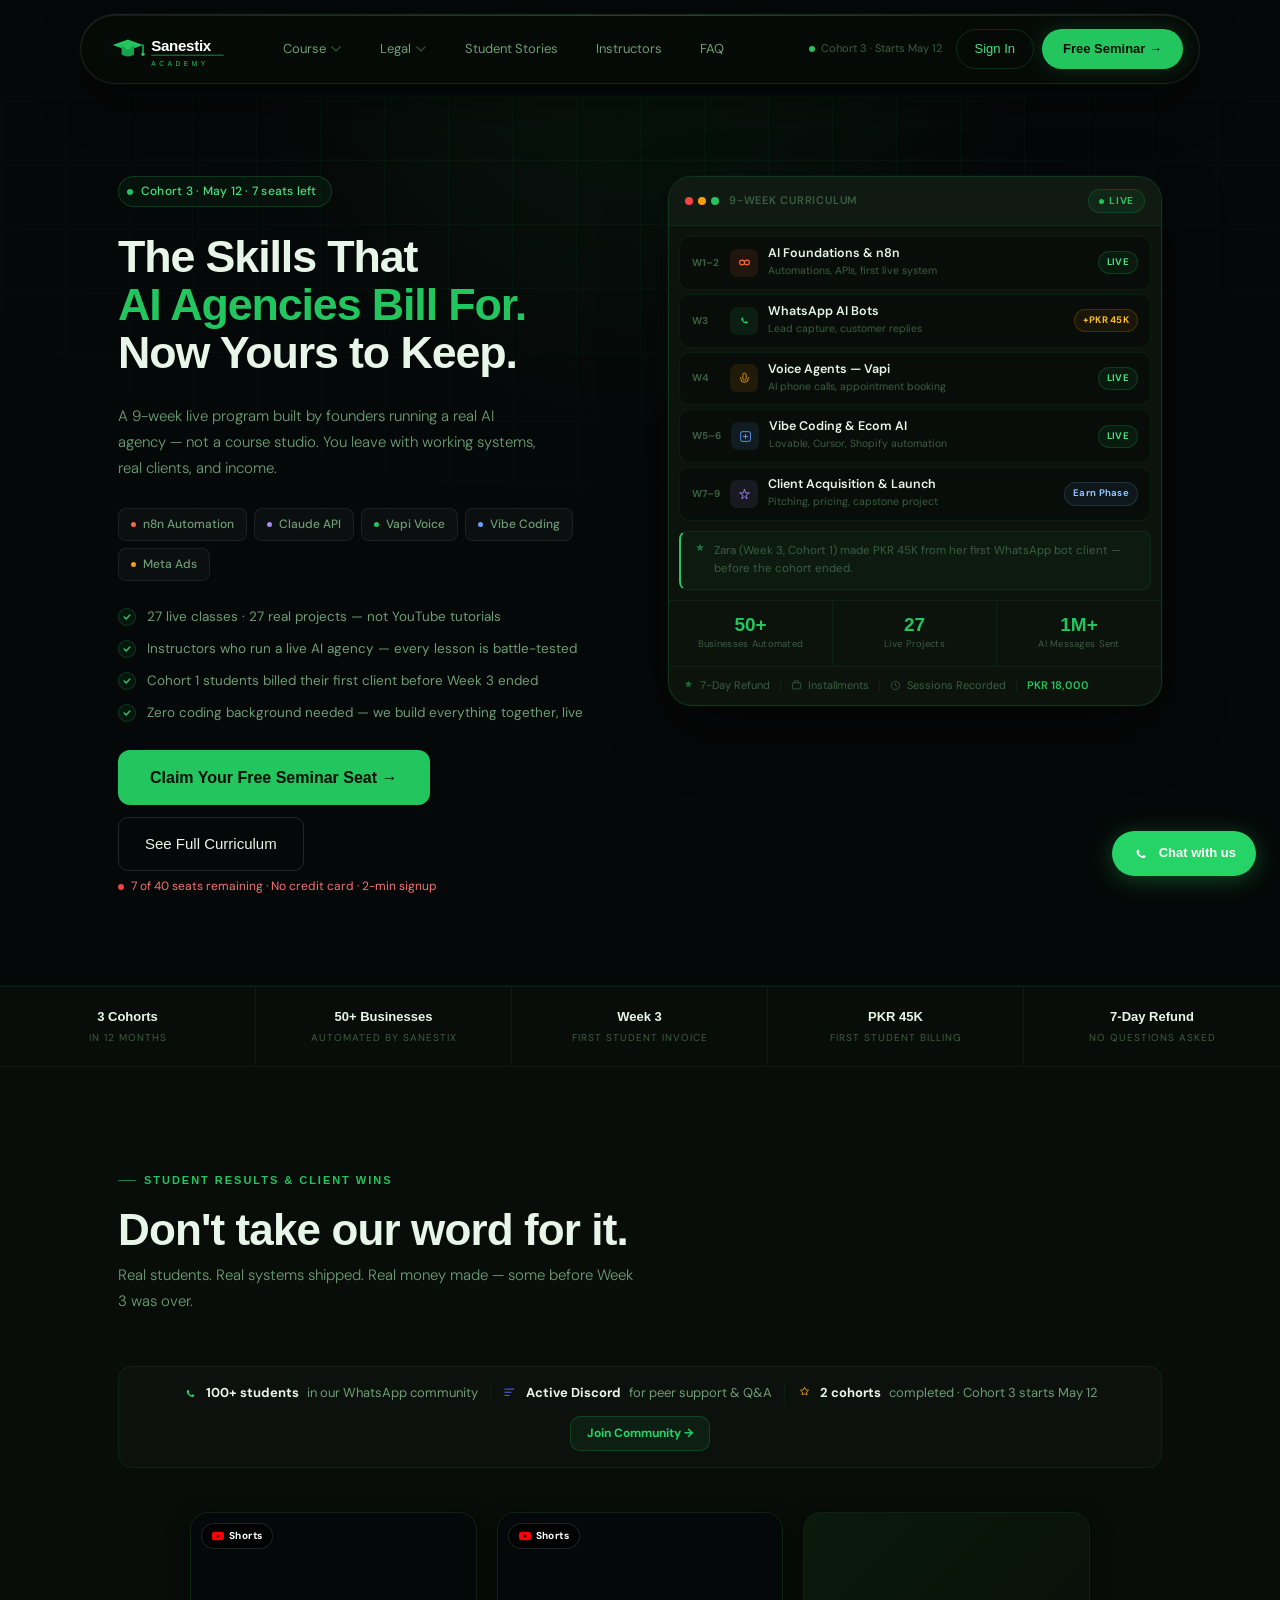
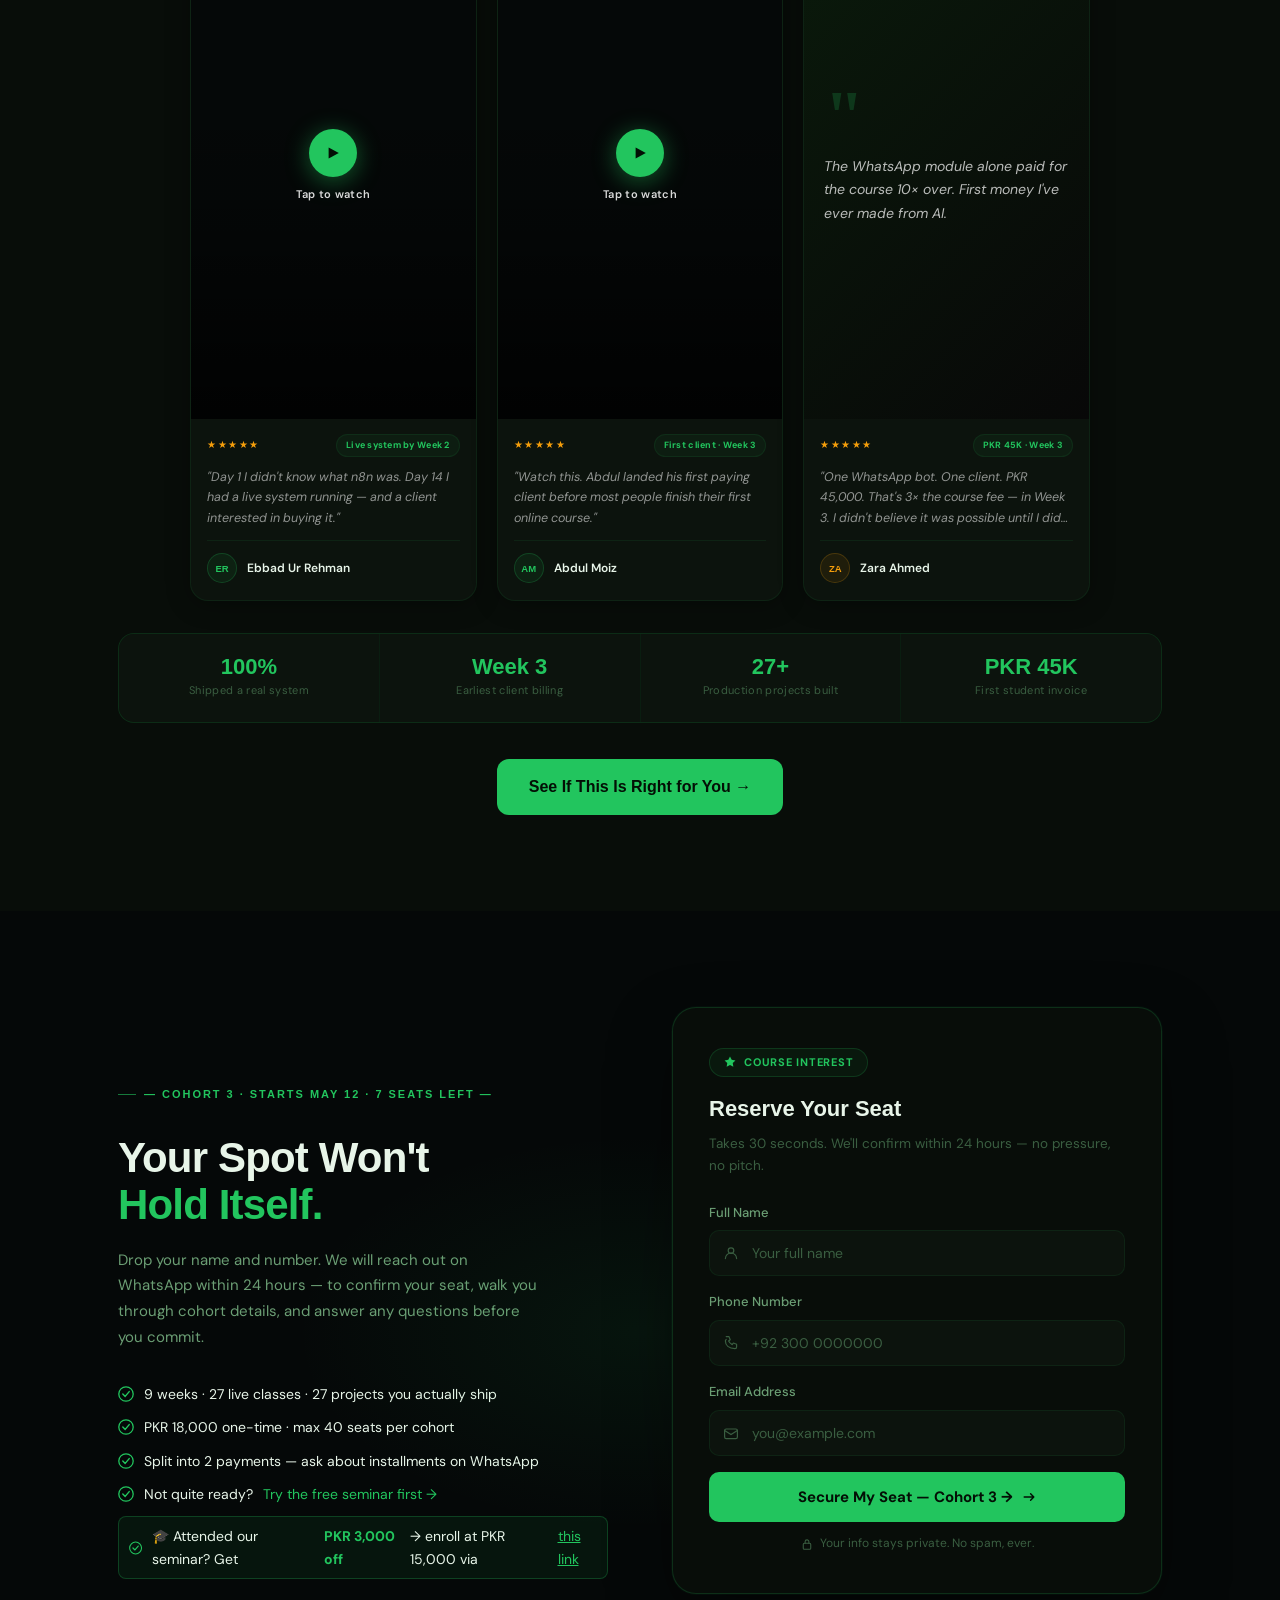
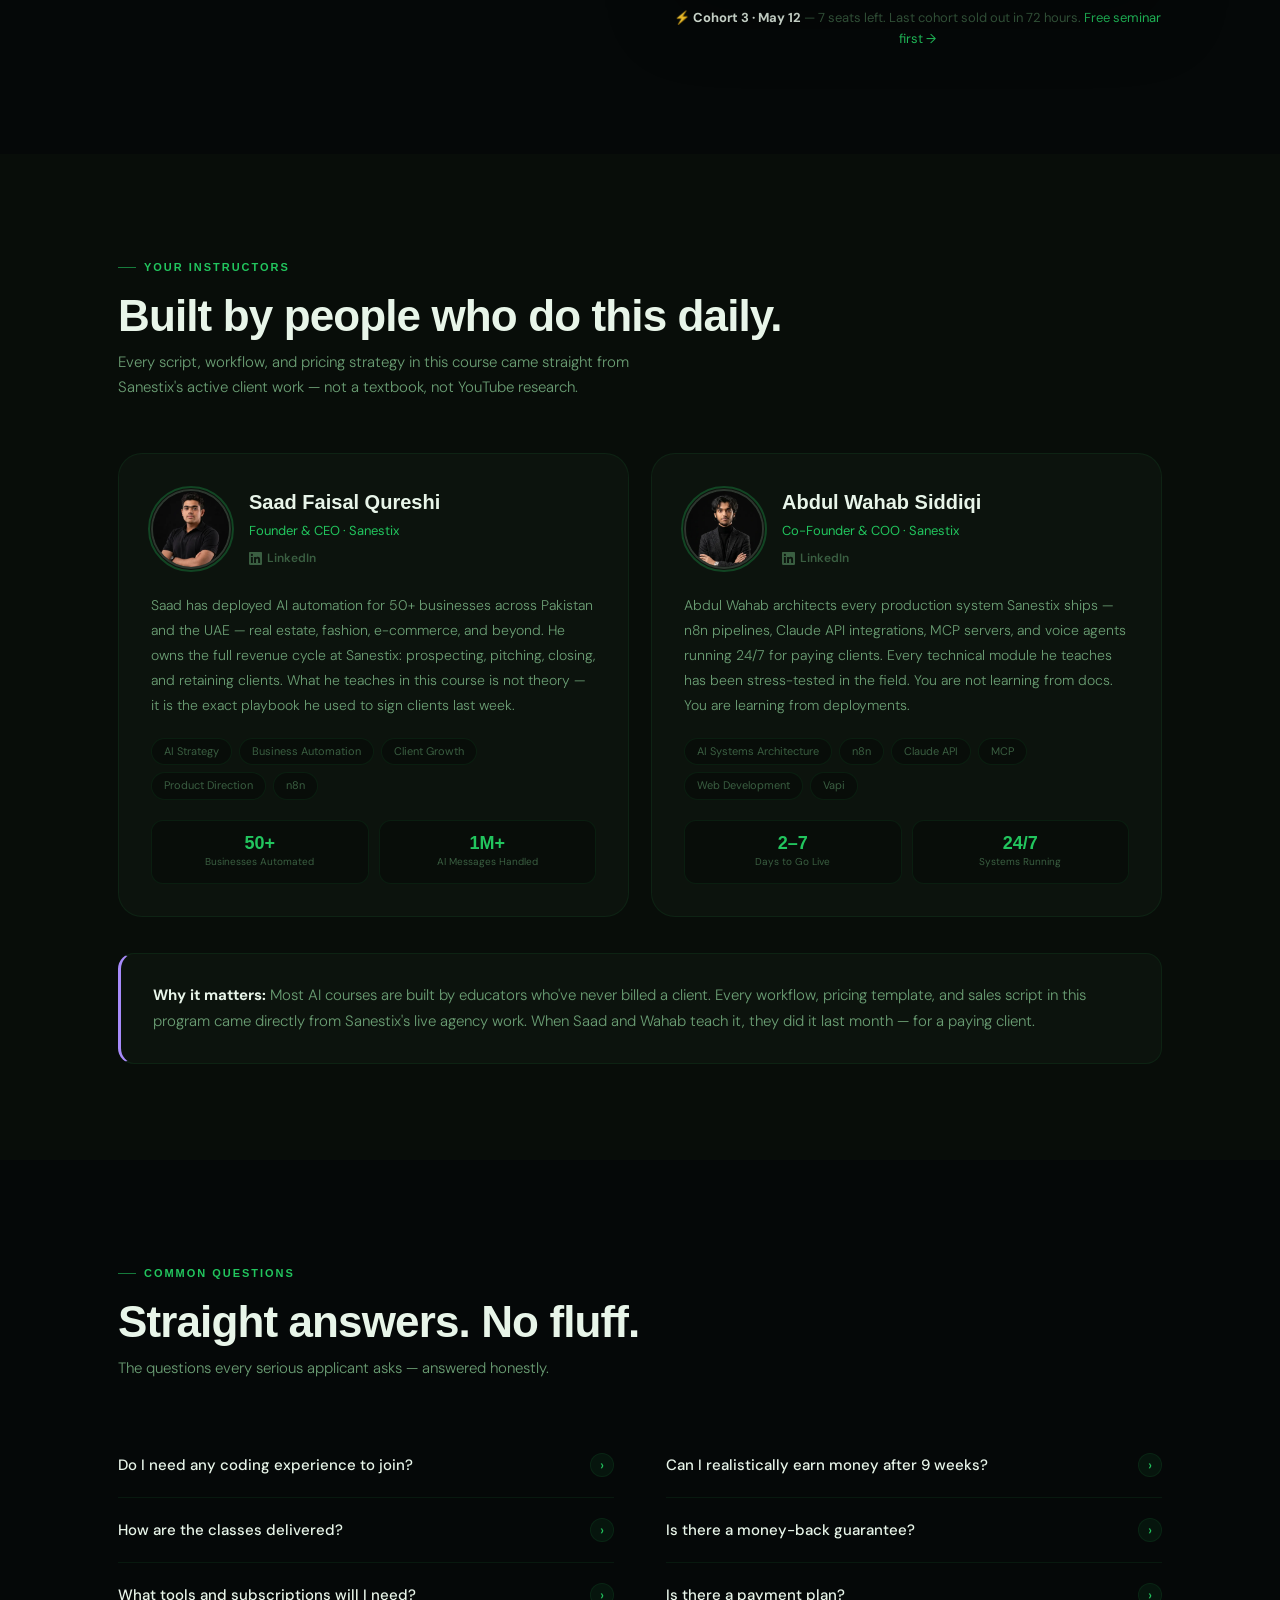
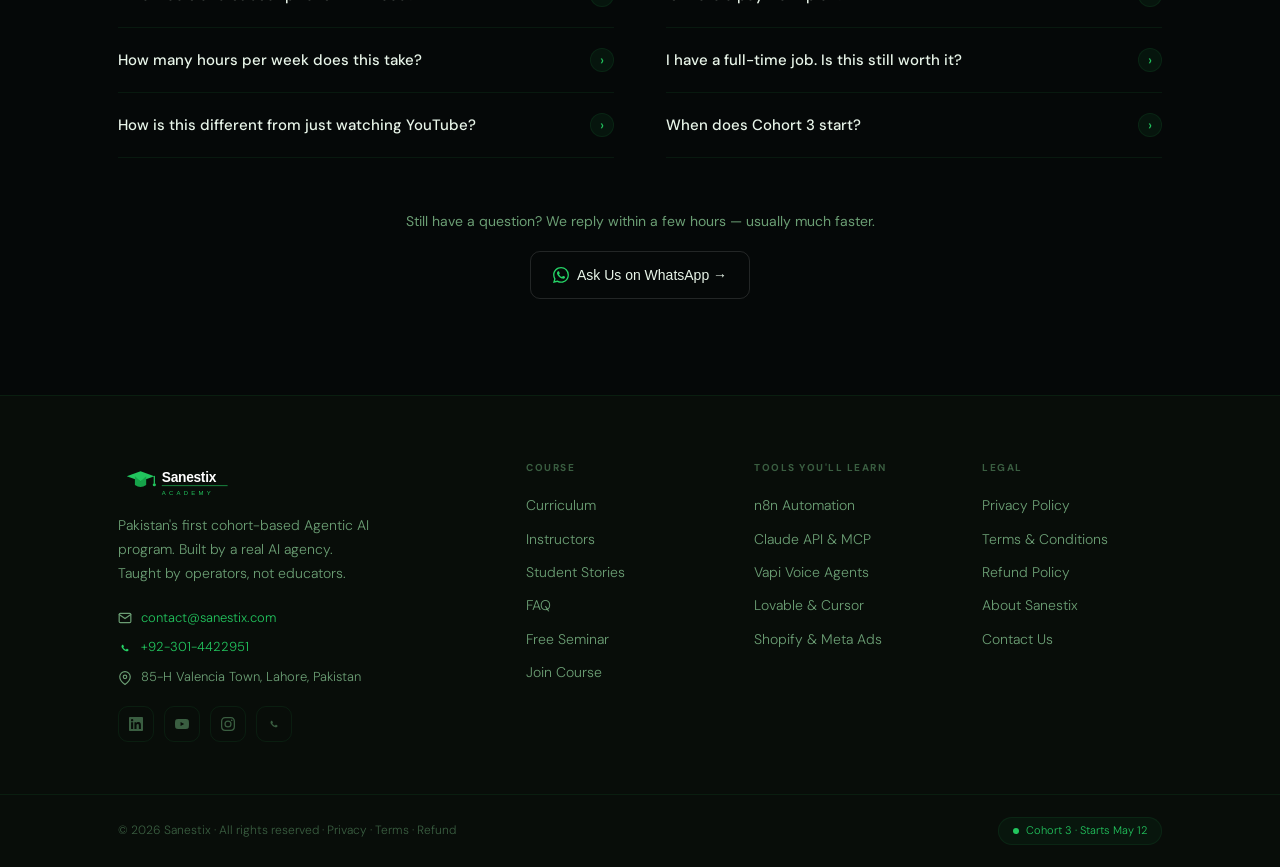
==== commit 4f450115: "Update index.html" ====
--- a/index.html
+++ b/index.html
@@ -88,7 +88,7 @@
     },
     "offers": {
       "@type": "Offer",
-      "price": "14999",
+      "price": "18000",
       "priceCurrency": "PKR",
       "availability": "https://schema.org/LimitedAvailability",
       "validFrom": "2026-04-24",
@@ -1370,7 +1370,7 @@
             Sessions Recorded
           </div>
           <div class="curr-trust-sep"></div>
-          <div class="curr-trust-item" style="color:var(--g1);font-weight:600;">PKR 14,999</div>
+          <div class="curr-trust-item" style="color:var(--g1);font-weight:600;">PKR 18,000</div>
         </div>
       </div>
     </div>
@@ -1508,7 +1508,7 @@
           </li>
           <li>
             <svg width="16" height="16" viewBox="0 0 20 20" fill="none"><circle cx="10" cy="10" r="9" stroke="var(--g1)" stroke-width="1.6"/><polyline points="6,10 9,13 14,7" stroke="var(--g1)" stroke-width="1.8" stroke-linecap="round" stroke-linejoin="round"/></svg>
-            PKR 14,999 one-time · max 40 seats per cohort
+            PKR 18,000 one-time · max 40 seats per cohort
           </li>
           <li>
             <svg width="16" height="16" viewBox="0 0 20 20" fill="none"><circle cx="10" cy="10" r="9" stroke="var(--g1)" stroke-width="1.6"/><polyline points="6,10 9,13 14,7" stroke="var(--g1)" stroke-width="1.8" stroke-linecap="round" stroke-linejoin="round"/></svg>
@@ -1517,6 +1517,10 @@
           <li>
             <svg width="16" height="16" viewBox="0 0 20 20" fill="none"><circle cx="10" cy="10" r="9" stroke="var(--g1)" stroke-width="1.6"/><polyline points="6,10 9,13 14,7" stroke="var(--g1)" stroke-width="1.8" stroke-linecap="round" stroke-linejoin="round"/></svg>
             Not quite ready? <a href="seminar.html" style="color:var(--g1);">Try the free seminar first →</a>
+          </li>
+          <li style="background:rgba(34,197,94,0.07);border:1px solid rgba(34,197,94,0.25);border-radius:8px;padding:8px 10px;">
+            <svg width="16" height="16" viewBox="0 0 20 20" fill="none"><circle cx="10" cy="10" r="9" stroke="var(--g1)" stroke-width="1.6"/><polyline points="6,10 9,13 14,7" stroke="var(--g1)" stroke-width="1.8" stroke-linecap="round" stroke-linejoin="round"/></svg>
+            🎓 Attended our seminar? Get <strong style="color:var(--g1);">PKR 3,000 off</strong> → enroll at PKR 15,000 via <a href="enroll.html?ref=seminar" style="color:var(--g1);text-decoration:underline;">this link</a>
           </li>
         </ul>
       </div>
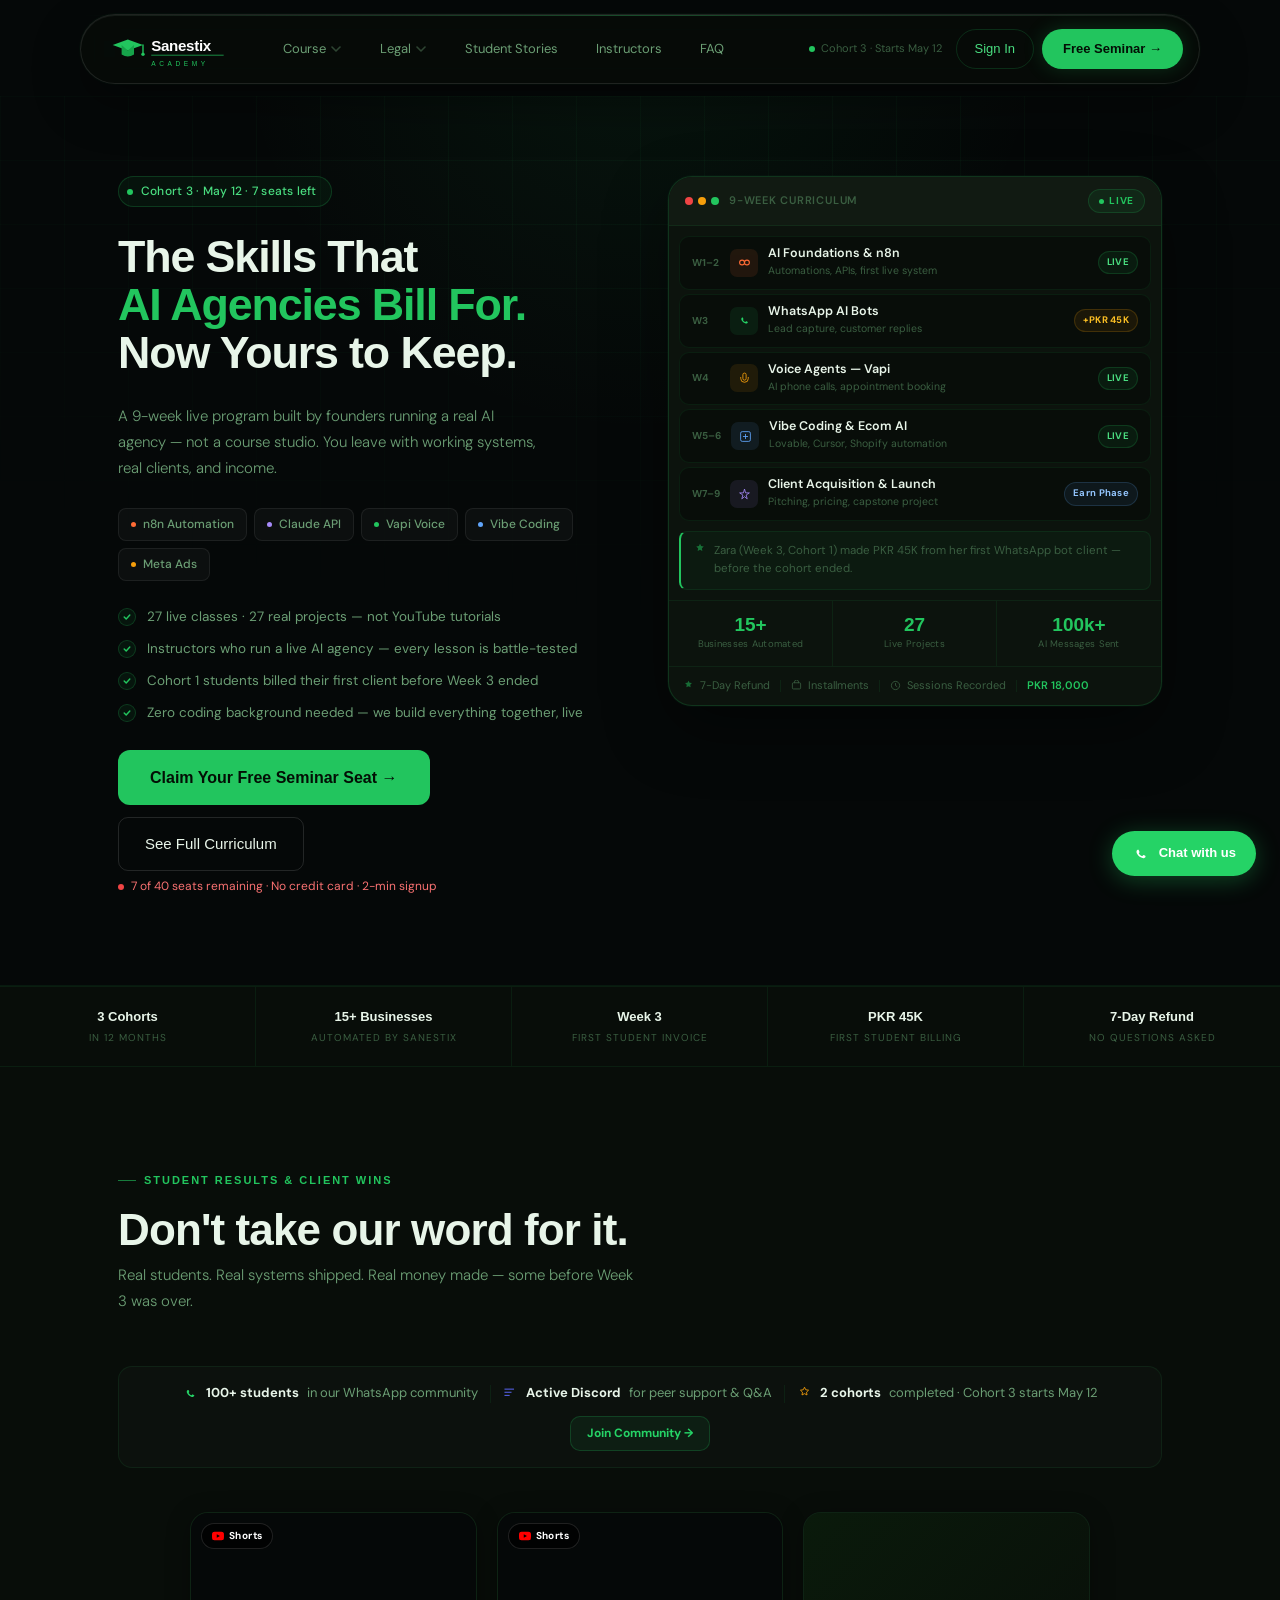
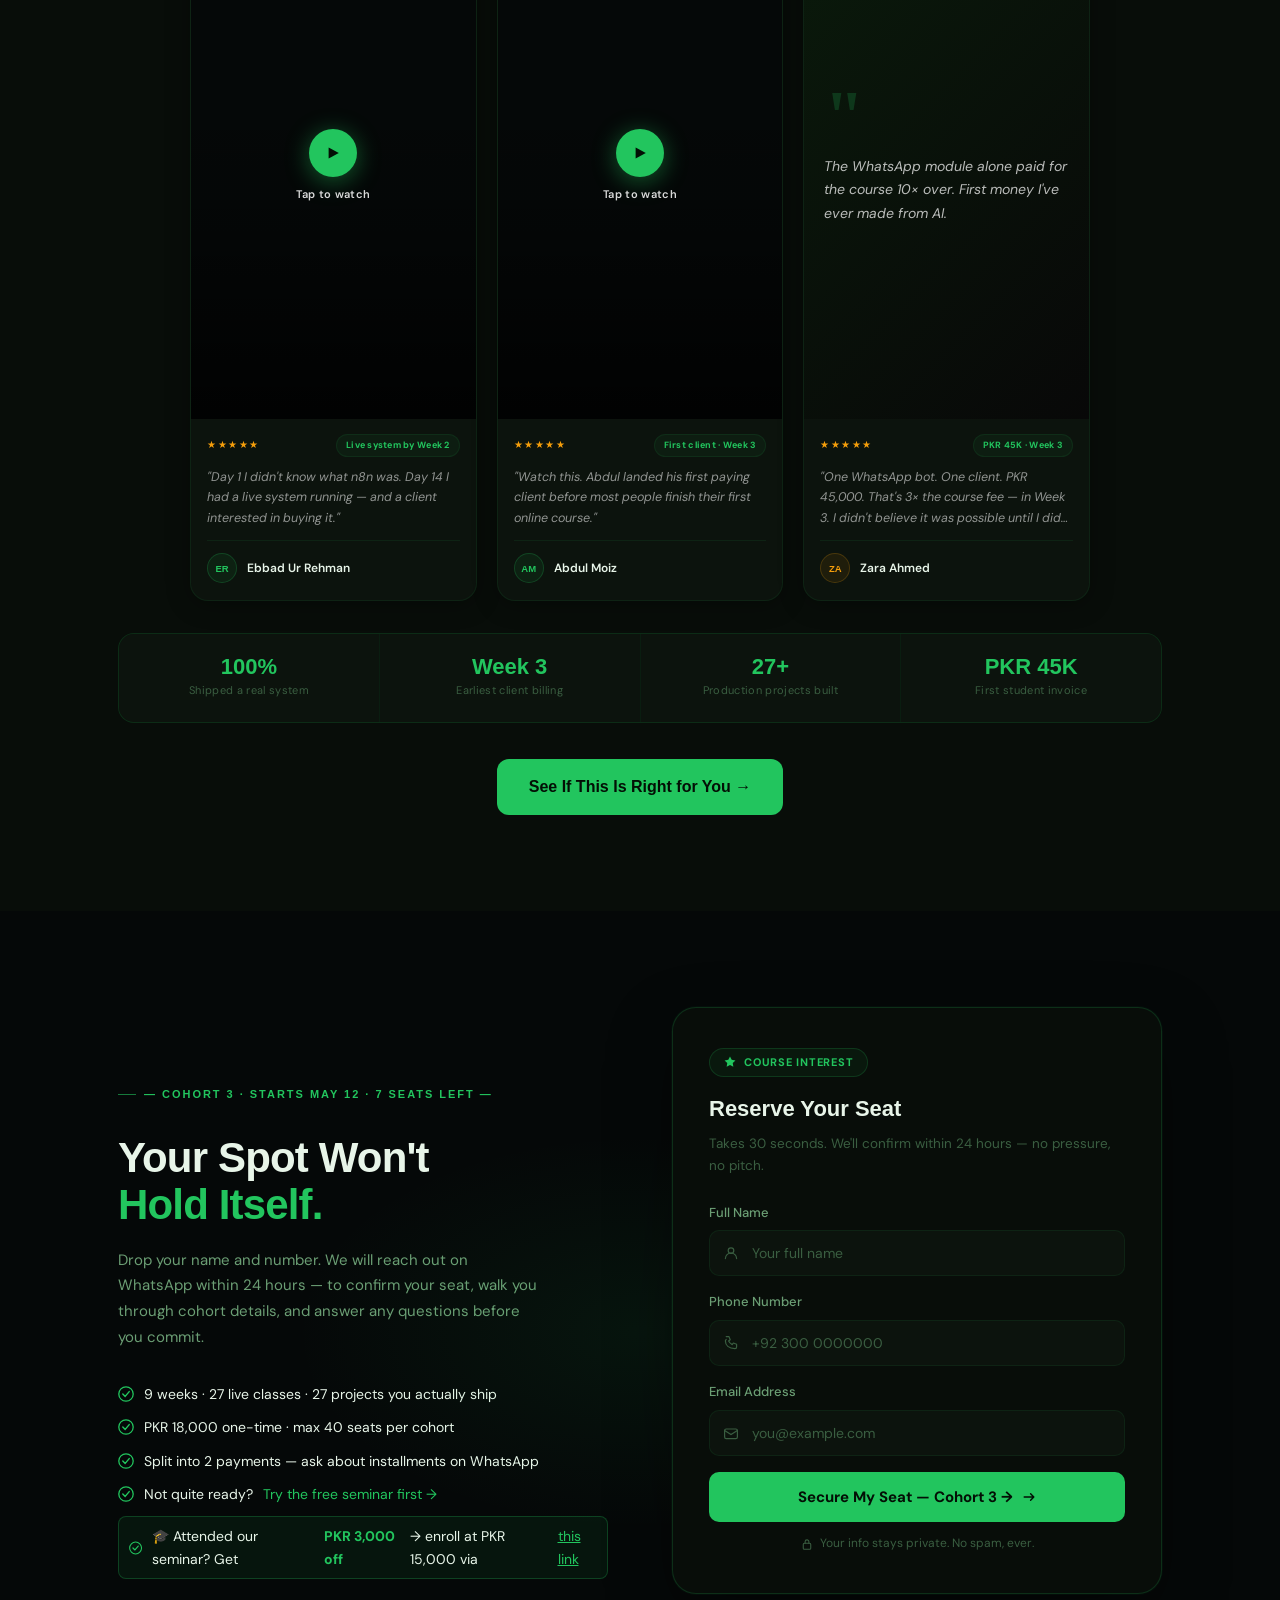
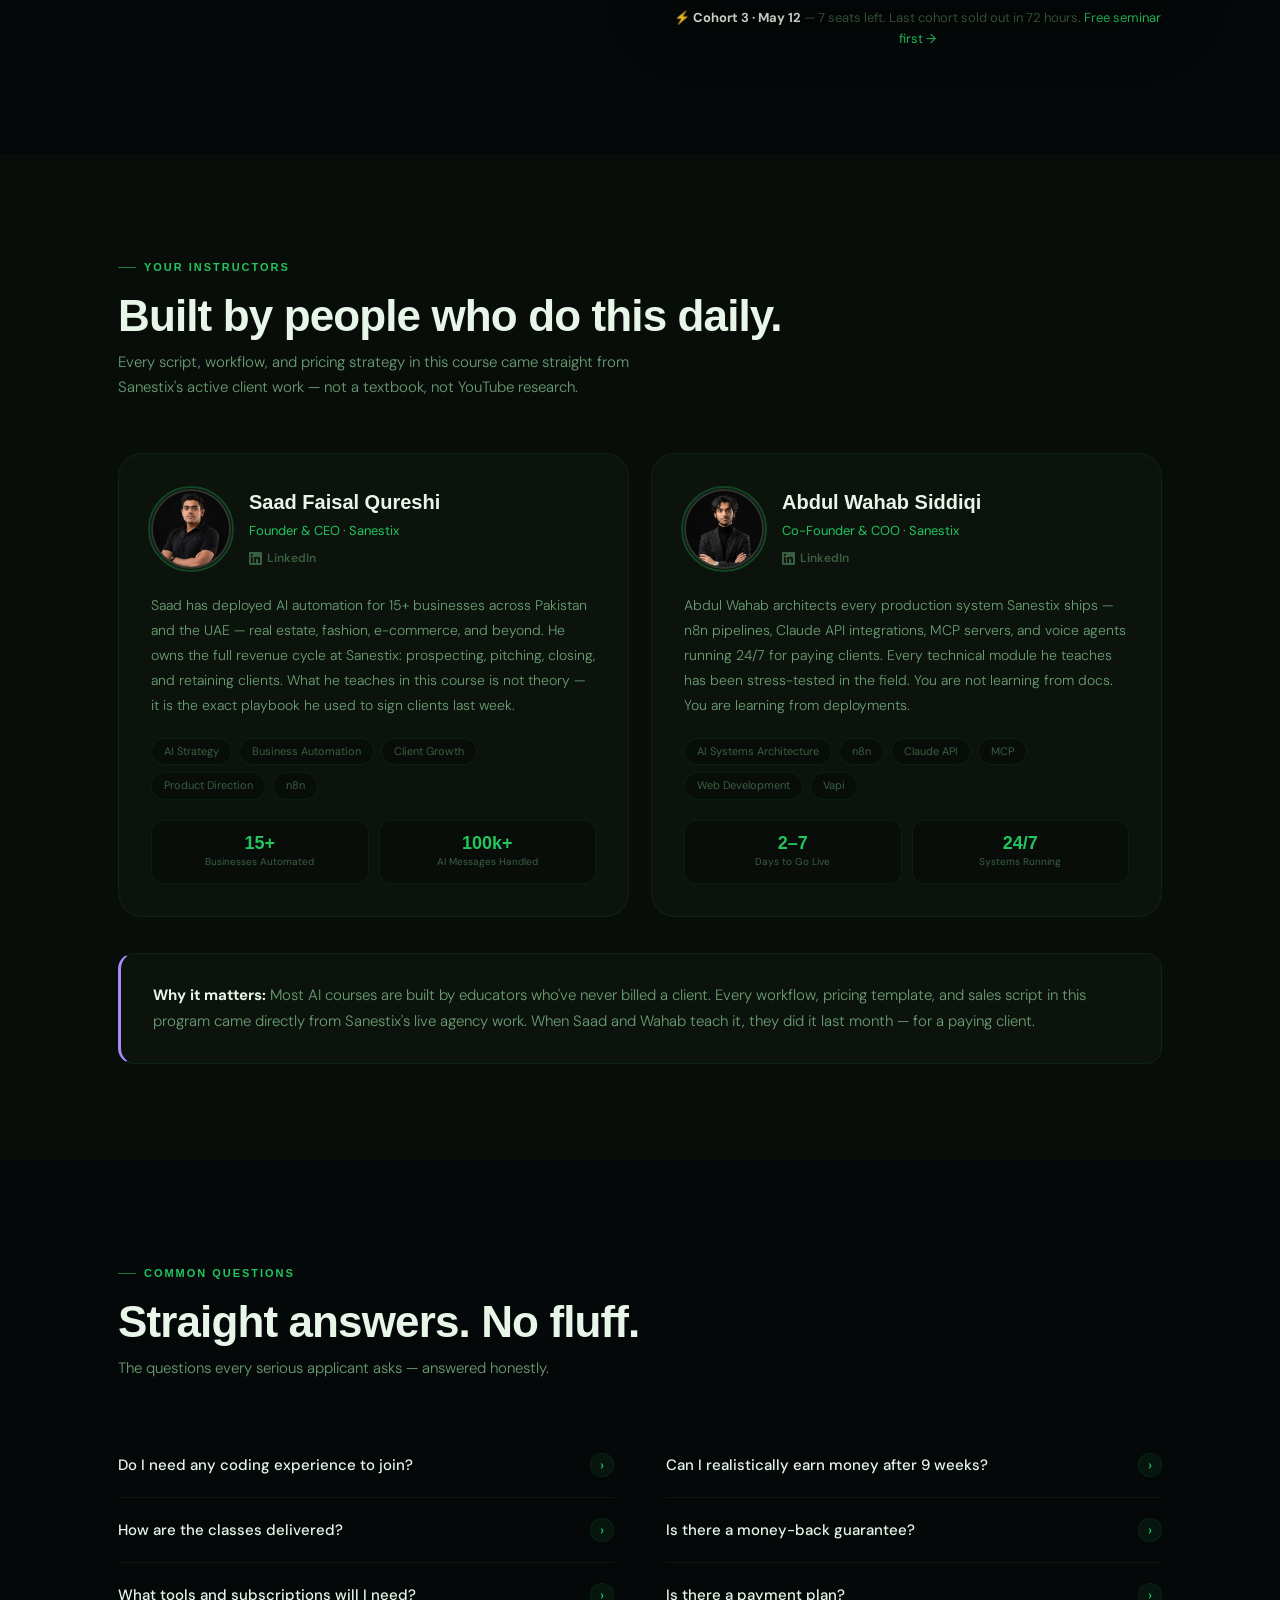
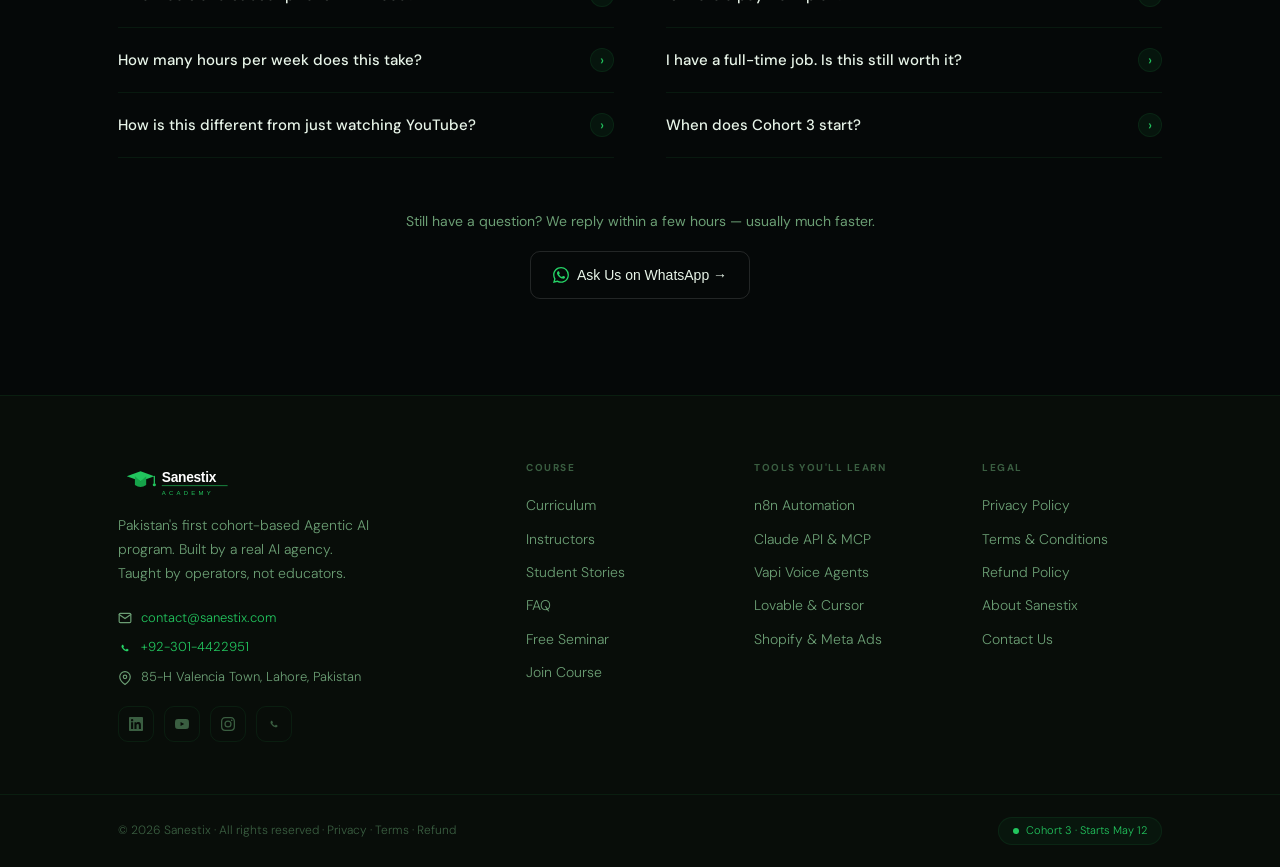
==== commit bf755483: "stats corrected" ====
--- a/index.html
+++ b/index.html
@@ -64,7 +64,7 @@
       "jobTitle": "Founder & CEO",
       "url": "https://www.linkedin.com/in/saadfaisalqureshi",
       "worksFor": { "@type": "Organization", "name": "Sanestix" },
-      "description": "AI strategy and business automation expert who has overseen AI systems for 50+ businesses across Pakistan and the UAE."
+      "description": "AI strategy and business automation expert who has overseen AI systems for 15+ businesses across Pakistan and the UAE."
     },
     {
       "@type": "Person",
@@ -1349,9 +1349,9 @@
         </div>
 
         <div class="curr-stats">
-          <div class="curr-stat"><div class="curr-stat-num">50+</div><div class="curr-stat-lbl">Businesses Automated</div></div>
+          <div class="curr-stat"><div class="curr-stat-num">15+</div><div class="curr-stat-lbl">Businesses Automated</div></div>
           <div class="curr-stat"><div class="curr-stat-num">27</div><div class="curr-stat-lbl">Live Projects</div></div>
-          <div class="curr-stat"><div class="curr-stat-num">1M+</div><div class="curr-stat-lbl">AI Messages Sent</div></div>
+          <div class="curr-stat"><div class="curr-stat-num">100k+</div><div class="curr-stat-lbl">AI Messages Sent</div></div>
         </div>
 
         <div class="curr-trust">
@@ -1381,7 +1381,7 @@
 <!-- Authority strip -->
 <div class="auth-strip">
   <div class="auth-cell"><div class="auth-val">3 Cohorts</div><div class="auth-lbl">In 12 Months</div></div>
-  <div class="auth-cell"><div class="auth-val">50+ Businesses</div><div class="auth-lbl">Automated by Sanestix</div></div>
+            <div class="auth-cell"><div class="auth-val">15+ Businesses</div><div class="auth-lbl">Automated by Sanestix</div></div>
   <div class="auth-cell"><div class="auth-val">Week 3</div><div class="auth-lbl">First Student Invoice</div></div>
   <div class="auth-cell"><div class="auth-val">PKR 45K</div><div class="auth-lbl">First Student Billing</div></div>
   <div class="auth-cell"><div class="auth-val">7-Day Refund</div><div class="auth-lbl">No Questions Asked</div></div>
@@ -1612,7 +1612,7 @@
             </a>
           </div>
         </div>
-        <p class="founder-bio">Saad has deployed AI automation for 50+ businesses across Pakistan and the UAE — real estate, fashion, e-commerce, and beyond. He owns the full revenue cycle at Sanestix: prospecting, pitching, closing, and retaining clients. What he teaches in this course is not theory — it is the exact playbook he used to sign clients last week.</p>
+            <p class="founder-bio">Saad has deployed AI automation for 15+ businesses across Pakistan and the UAE — real estate, fashion, e-commerce, and beyond. He owns the full revenue cycle at Sanestix: prospecting, pitching, closing, and retaining clients. What he teaches in this course is not theory — it is the exact playbook he used to sign clients last week.</p>
         <div class="founder-tags">
           <span class="ftag">AI Strategy</span>
           <span class="ftag">Business Automation</span>
@@ -1621,8 +1621,8 @@
           <span class="ftag">n8n</span>
         </div>
         <div class="founder-stats">
-          <div class="founder-stat"><div class="founder-stat-num">50+</div><div class="founder-stat-lbl">Businesses Automated</div></div>
-          <div class="founder-stat"><div class="founder-stat-num">1M+</div><div class="founder-stat-lbl">AI Messages Handled</div></div>
+          <div class="founder-stat"><div class="founder-stat-num">15+</div><div class="founder-stat-lbl">Businesses Automated</div></div>
+              <div class="founder-stat"><div class="founder-stat-num">100k+</div><div class="founder-stat-lbl">AI Messages Handled</div></div>
         </div>
       </div>
 
@@ -1890,6 +1890,10 @@
       Join our <strong style="color:#e8f5e9;font-weight:500;">free live seminar</strong> — watch real AI automations built from scratch in 60 minutes. No sign-up pressure, no pitch. Just proof.
     </p>
 
+    <div class="seminar-popup-video">
+      <iframe src="https://www.youtube.com/embed/1Iz5empOpI8?rel=0&amp;origin=https%3A%2F%2Facademy.sanestix.com&amp;widget_referrer=https%3A%2F%2Facademy.sanestix.com%2F" title="Sanestix seminar video" frameborder="0" allow="accelerometer; autoplay; clipboard-write; encrypted-media; gyroscope; picture-in-picture; web-share" referrerpolicy="strict-origin-when-cross-origin" allowfullscreen></iframe>
+    </div>
+
     <!-- What you'll see -->
     <div style="
       background:rgba(34,197,94,0.04);border:1px solid rgba(34,197,94,0.10);
@@ -1937,6 +1941,25 @@
 @keyframes popupIn {
   from { opacity:0; transform:scale(0.88) translateY(16px); }
   to   { opacity:1; transform:scale(1) translateY(0); }
+}
+
+.seminar-popup-video {
+  position: relative;
+  width: 100%;
+  padding-top: 56.25%;
+  margin: 0 0 20px;
+  border-radius: 16px;
+  overflow: hidden;
+  border: 1px solid rgba(34,197,94,0.18);
+  background: rgba(255,255,255,0.03);
+}
+
+.seminar-popup-video iframe {
+  position: absolute;
+  inset: 0;
+  width: 100%;
+  height: 100%;
+  border: 0;
 }
 </style>
 
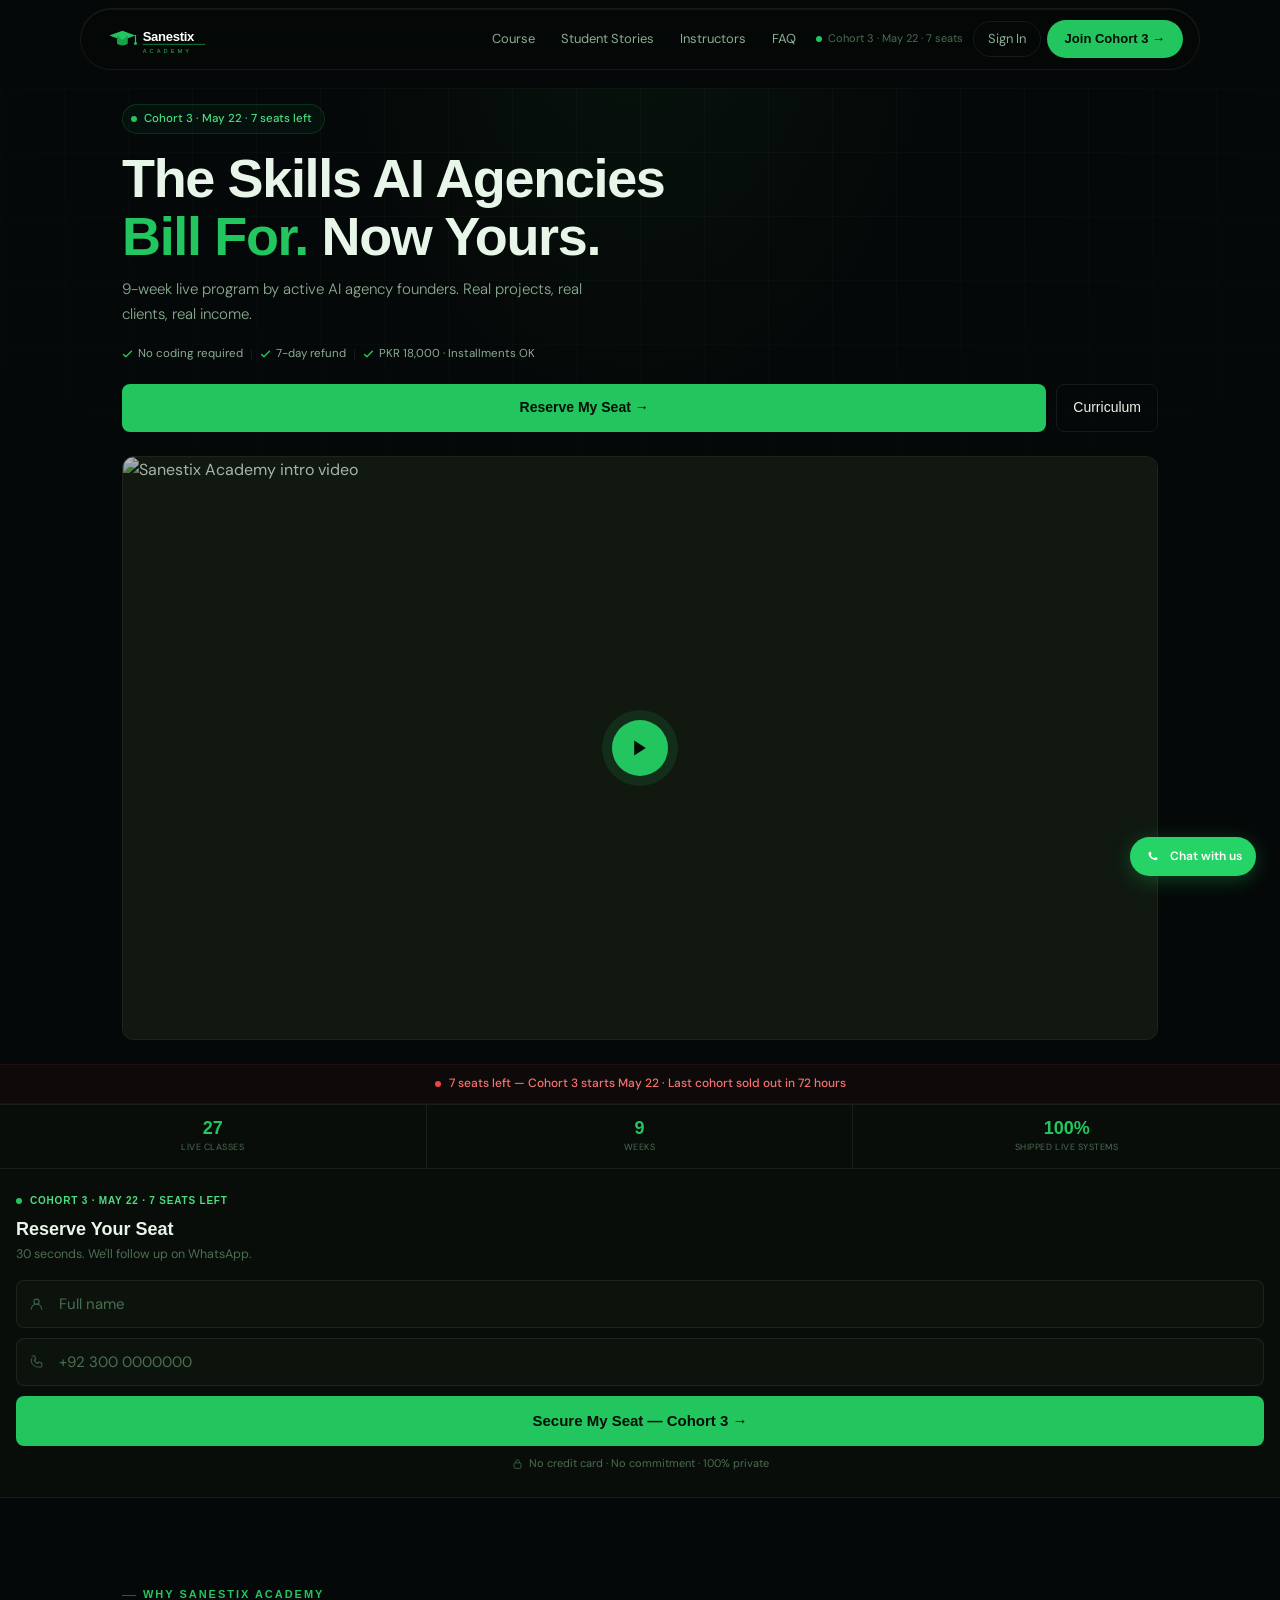
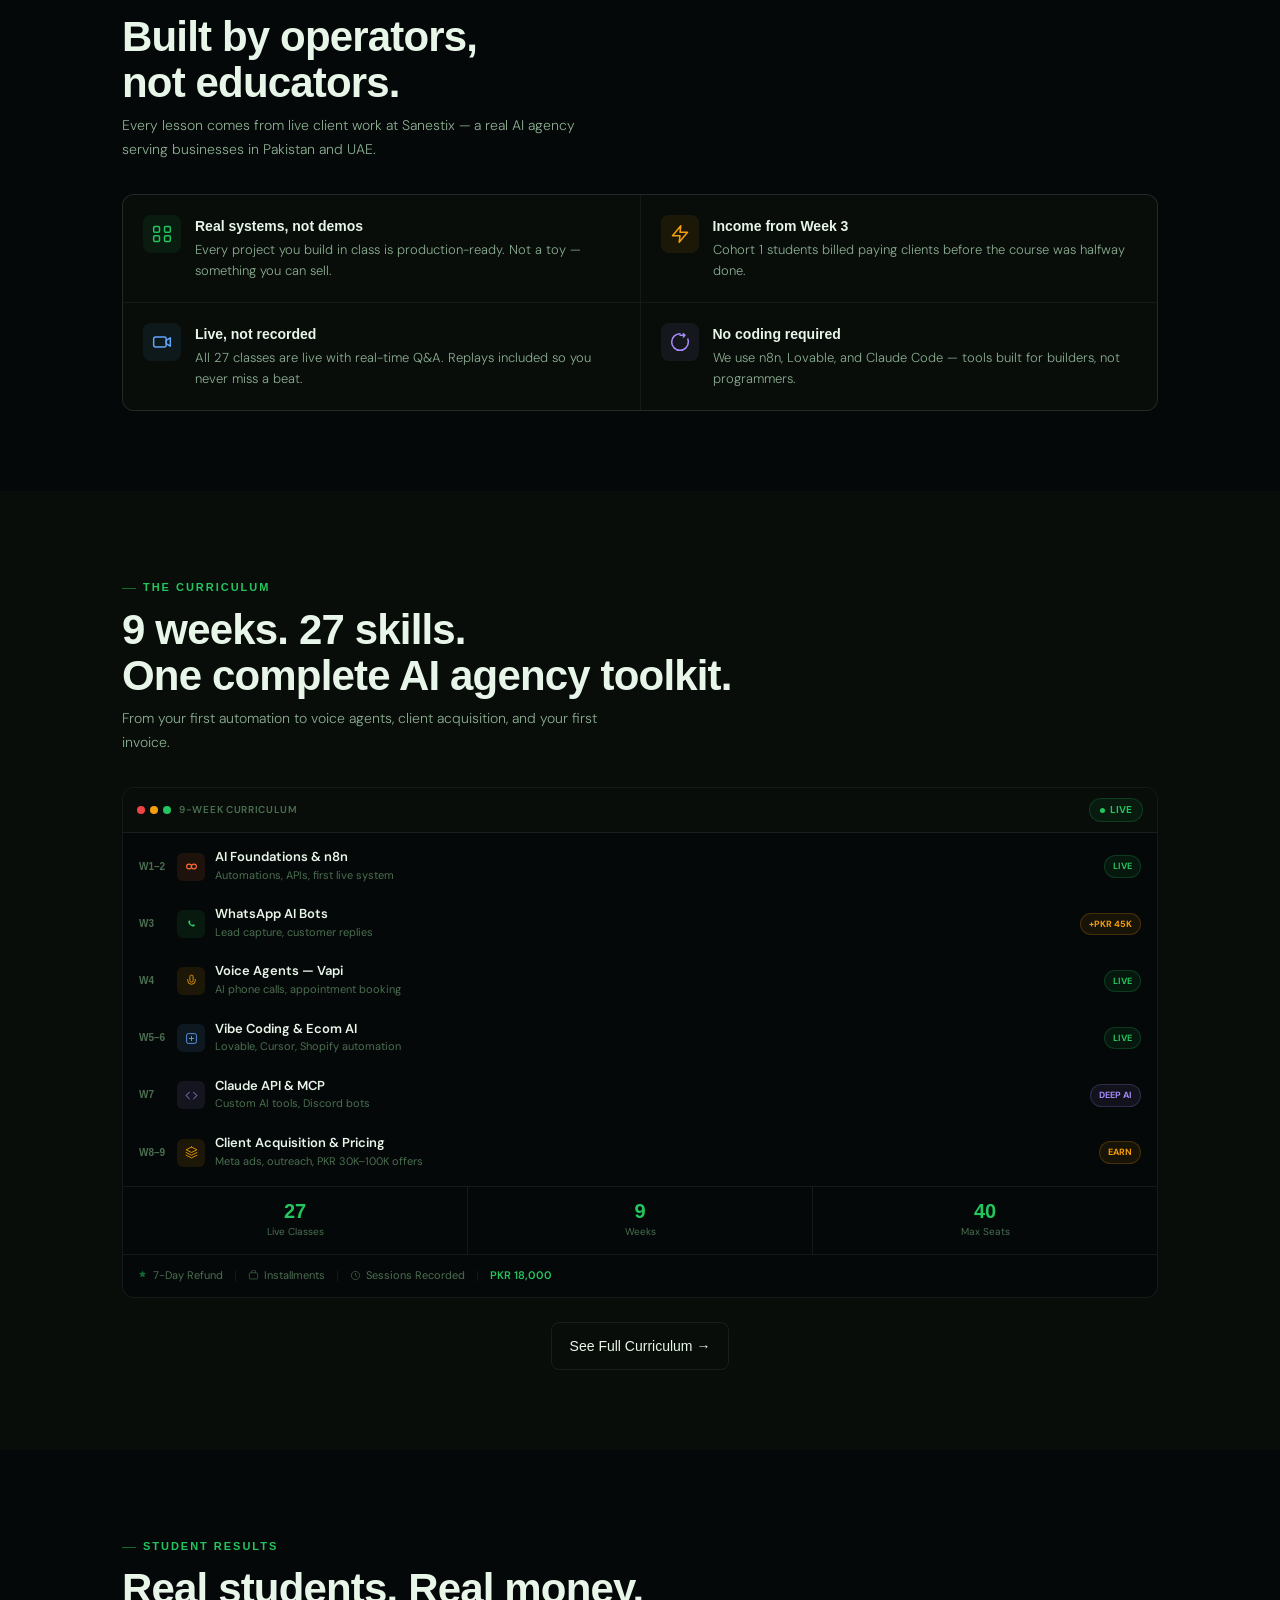
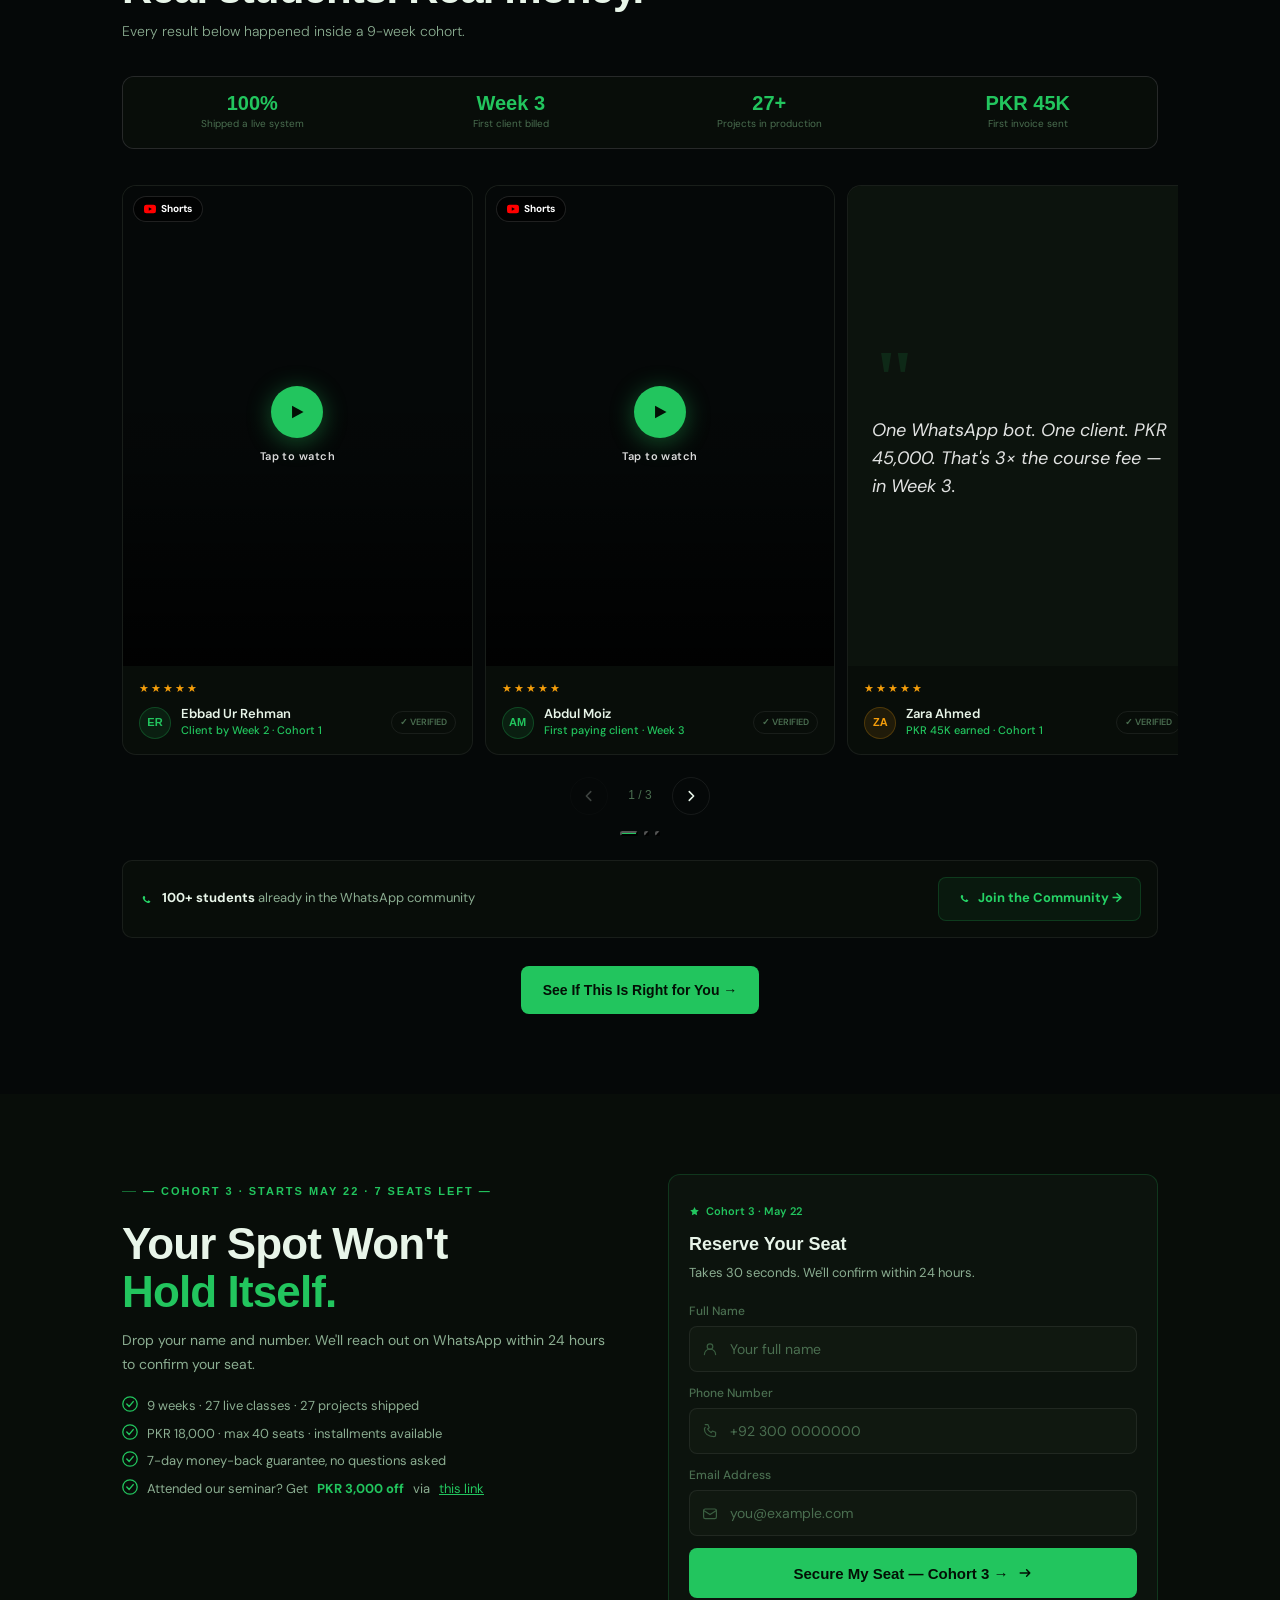
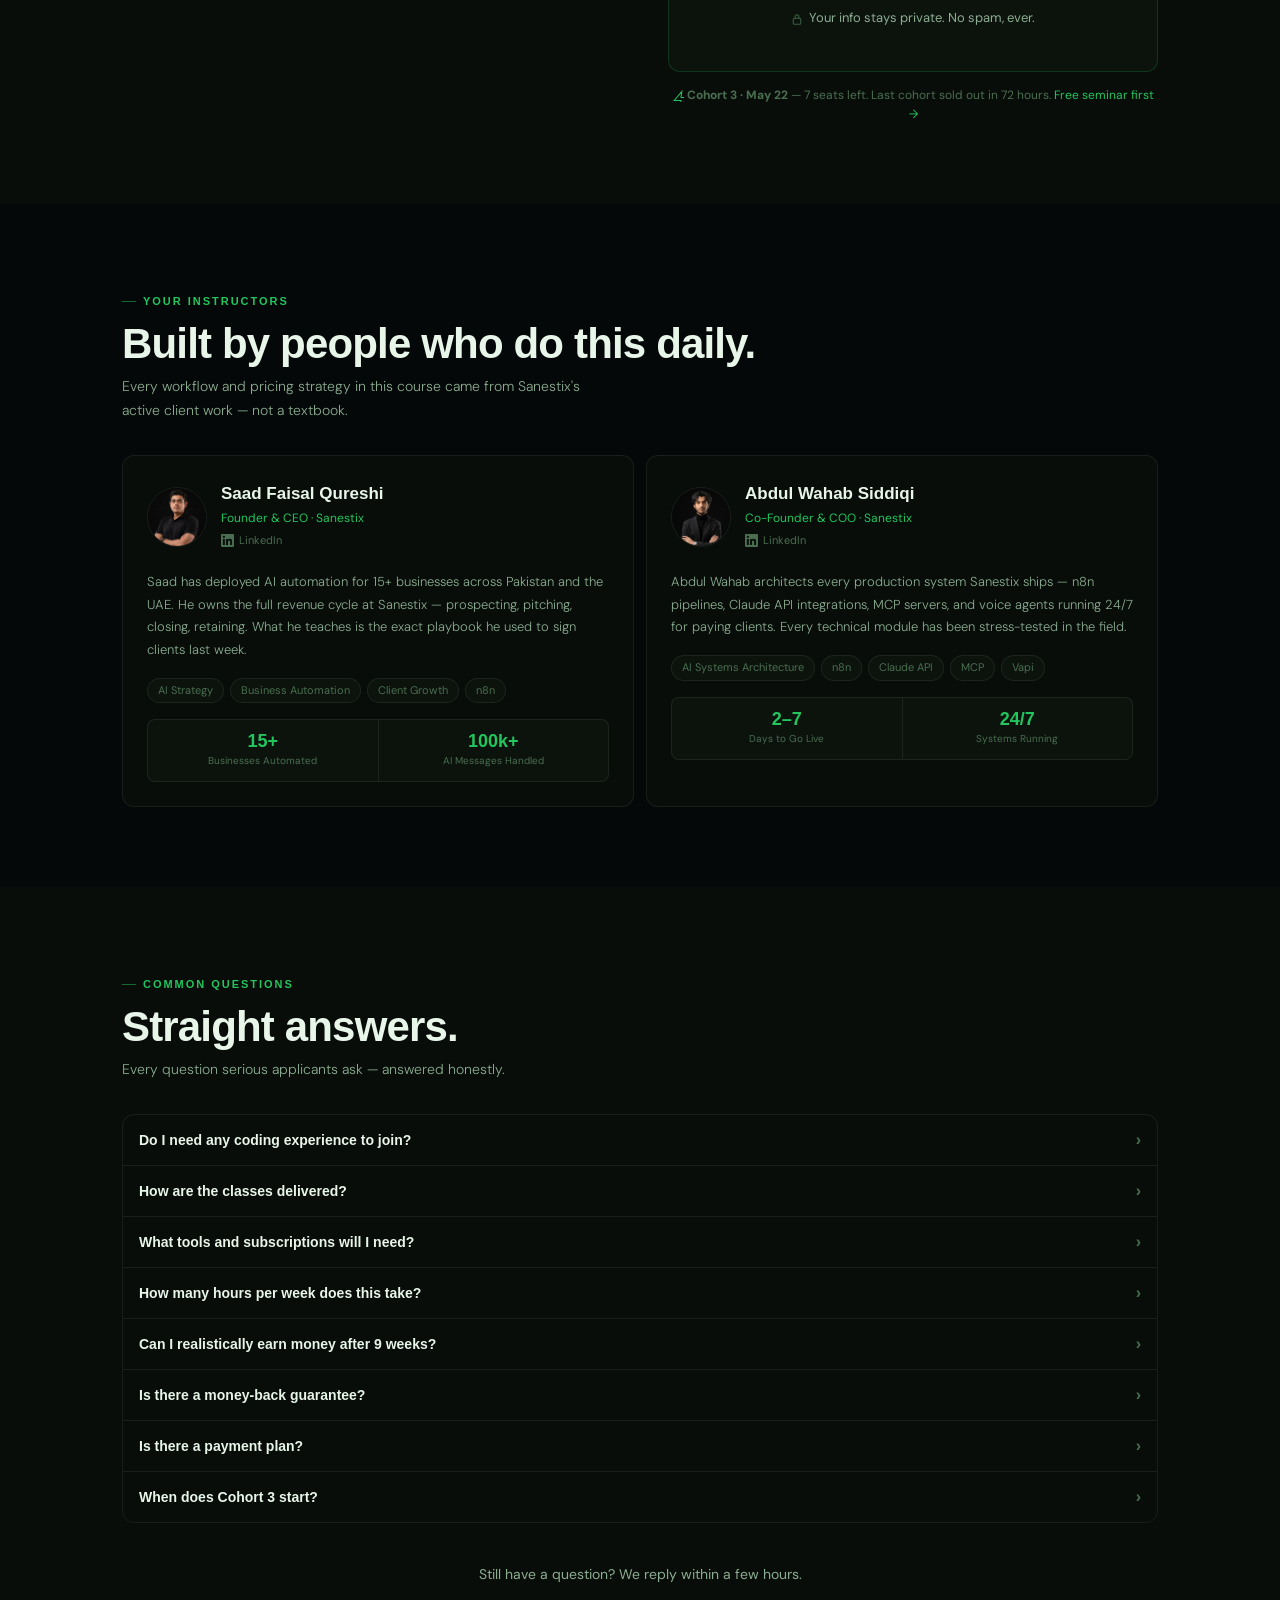
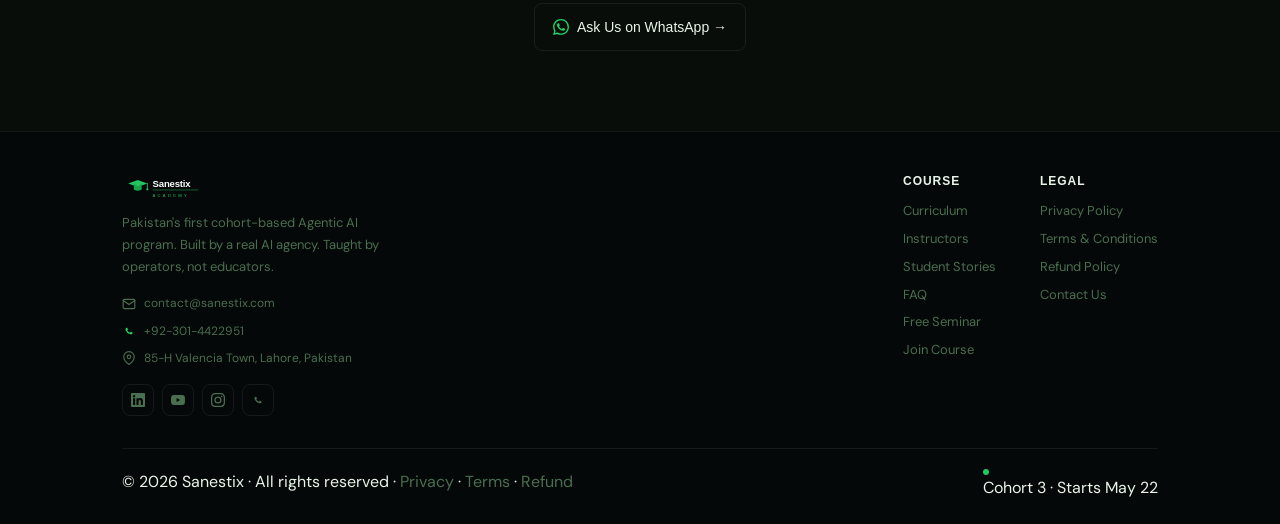
==== commit 9c4b830f: "Update index.html" ====
--- a/index.html
+++ b/index.html
@@ -9,7 +9,6 @@
 <meta name="keywords" content="agentic AI course, AI agents training, learn AI agents, Sanestix Academy, AI mastery program, build AI agents, live AI course">
 <meta name="author" content="Sanestix">
 <link rel="canonical" href="https://academy.sanestix.com/">
-
 <meta property="og:type" content="website">
 <meta property="og:url" content="https://academy.sanestix.com/">
 <meta property="og:title" content="Sanestix Academy — Agentic AI Mastery Course">
@@ -19,1521 +18,1092 @@
 <meta property="og:image:height" content="630">
 <meta property="og:site_name" content="Sanestix Academy">
 <meta property="og:locale" content="en_US">
-
 <meta name="twitter:card" content="summary_large_image">
 <meta name="twitter:url" content="https://academy.sanestix.com/">
 <meta name="twitter:title" content="Sanestix Academy — Agentic AI Mastery Course">
 <meta name="twitter:description" content="Learn to build production-ready AI agents in 9 weeks. Real projects, live classes, zero fluff.">
 <meta name="twitter:image" content="https://academy.sanestix.com/og-home.png">
 
-<script type="application/ld+json">
-{
-  "@context": "https://schema.org",
-  "@type": "Course",
-  "name": "Agentic AI Mastery",
-  "description": "A 9-week cohort-based program teaching you to build production-ready AI agents — n8n automations, WhatsApp bots, voice agents, and client acquisition — taught by active AI agency founders.",
-  "url": "https://academy.sanestix.com/course.html",
-  "courseMode": "online",
-  "duration": "P9W",
-  "inLanguage": "en",
-  "numberOfCredits": "27",
-  "educationalLevel": "Beginner",
-  "teaches": ["n8n automation","Claude API","MCP","Vapi voice agents","WhatsApp bots","AI client acquisition","Vibe coding"],
-  "provider": {
-    "@type": "Organization",
-    "name": "Sanestix",
-    "url": "https://academy.sanestix.com",
-    "logo": "https://academy.sanestix.com/sanestix-logo.png",
-    "address": {
-      "@type": "PostalAddress",
-      "streetAddress": "85-H Valencia Town",
-      "addressLocality": "Lahore",
-      "addressCountry": "PK"
-    },
-    "contactPoint": {
-      "@type": "ContactPoint",
-      "telephone": "+92-301-4422951",
-      "contactType": "customer support",
-      "availableLanguage": "en"
-    }
-  },
-  "instructor": [
-    {
-      "@type": "Person",
-      "name": "Saad Faisal Qureshi",
-      "jobTitle": "Founder & CEO",
-      "url": "https://www.linkedin.com/in/saadfaisalqureshi",
-      "worksFor": { "@type": "Organization", "name": "Sanestix" },
-      "description": "AI strategy and business automation expert who has overseen AI systems for 15+ businesses across Pakistan and the UAE."
-    },
-    {
-      "@type": "Person",
-      "name": "Abdul Wahab Siddiqi",
-      "jobTitle": "Co-Founder & COO",
-      "url": "https://www.linkedin.com/in/abdulwahabsiddiqi",
-      "worksFor": { "@type": "Organization", "name": "Sanestix" },
-      "description": "AI systems architect specialising in n8n, Claude API, MCP servers, and production-grade automation infrastructure."
-    }
-  ],
-  "hasCourseInstance": {
-    "@type": "CourseInstance",
-    "courseMode": "online",
-    "startDate": "2026-05-12",
-    "endDate": "2026-07-14",
-    "courseSchedule": {
-      "@type": "Schedule",
-      "repeatFrequency": "P1W",
-      "byDay": ["Monday","Wednesday","Friday"],
-      "repeatCount": 27
-    },
-    "offers": {
-      "@type": "Offer",
-      "price": "18000",
-      "priceCurrency": "PKR",
-      "availability": "https://schema.org/LimitedAvailability",
-      "validFrom": "2026-04-24",
-      "url": "https://academy.sanestix.com/#register"
-    }
-  },
-  "aggregateRating": {
-    "@type": "AggregateRating",
-    "ratingValue": "5",
-    "reviewCount": "3",
-    "bestRating": "5",
-    "worstRating": "1"
-  },
-  "review": [
-    {
-      "@type": "Review",
-      "author": { "@type": "Person", "name": "Ebbad Ur Rehman" },
-      "reviewRating": { "@type": "Rating", "ratingValue": "5", "bestRating": "5" },
-      "reviewBody": "Didn't know what n8n was on Day 1. By Week 2 I had a live system and was pitching it to a real client."
-    },
-    {
-      "@type": "Review",
-      "author": { "@type": "Person", "name": "Zara Ahmed" },
-      "reviewRating": { "@type": "Rating", "ratingValue": "5", "bestRating": "5" },
-      "reviewBody": "The WhatsApp module was worth 10× the course fee. First money I've ever made from AI."
-    },
-    {
-      "@type": "Review",
-      "author": { "@type": "Person", "name": "Abdul Moiz" },
-      "reviewRating": { "@type": "Rating", "ratingValue": "5", "bestRating": "5" },
-      "reviewBody": "A real result from a real student — highly recommend this program to anyone serious about AI."
-    }
-  ]
-}
-</script>
-
-<script type="application/ld+json">
-{
-  "@context": "https://schema.org",
-  "@type": "FAQPage",
-  "mainEntity": [
-    {
-      "@type": "Question",
-      "name": "Do I need any coding experience to join?",
-      "acceptedAnswer": { "@type": "Answer", "text": "No. The course is built for complete beginners. We use tools like n8n (visual drag-and-drop), Lovable, and Claude Code — all designed to let you build real systems without writing code from scratch. By Week 5 you'll be deploying apps. The only thing you need is a laptop and the drive to show up." }
-    },
-    {
-      "@type": "Question",
-      "name": "How are the classes delivered?",
-      "acceptedAnswer": { "@type": "Answer", "text": "All 27 classes are live — held 3 times per week. Each class is 2 hours: 1 hour of teaching and 1 hour of live building. All sessions are recorded so if you miss one, you can watch the replay and still complete the assignment." }
-    },
-    {
-      "@type": "Question",
-      "name": "What tools and subscriptions will I need?",
-      "acceptedAnswer": { "@type": "Answer", "text": "Most tools used have free tiers sufficient for learning — n8n cloud (free plan), Claude API (pay-per-use, typically under $5 during the course), Vapi (free credits), Supabase (free tier). A budget of PKR 2,000–5,000 total covers the entire 9 weeks comfortably." }
-    },
-    {
-      "@type": "Question",
-      "name": "How many hours per week does this require?",
-      "acceptedAnswer": { "@type": "Answer", "text": "Plan for 8–10 hours per week: 6 hours of live classes plus 2–4 hours for assignments and practice. The course is designed for people with jobs or studies — live sessions are evening-friendly and all assignments have a 1-week window." }
-    },
-    {
-      "@type": "Question",
-      "name": "Can I really earn money after 9 weeks?",
-      "acceptedAnswer": { "@type": "Answer", "text": "Students from Cohort 1 landed paying clients as early as Week 3. Our graduates are charging PKR 30,000–100,000 per project. The skills and tools to earn are fully covered in the course." }
-    },
-    {
-      "@type": "Question",
-      "name": "Is there a refund or satisfaction guarantee?",
-      "acceptedAnswer": { "@type": "Answer", "text": "Yes. We offer a 7-day money-back guarantee after the first class. If you attend the first session and decide the course isn't for you, contact us within 7 days for a full refund — no questions asked." }
-    },
-    {
-      "@type": "Question",
-      "name": "Is there a payment plan available?",
-      "acceptedAnswer": { "@type": "Answer", "text": "Yes. We offer a 2-installment plan — pay 50% to secure your spot and the remaining 50% before Week 5. WhatsApp us to arrange the installment option." }
-    },
-    {
-      "@type": "Question",
-      "name": "When does the next cohort start?",
-      "acceptedAnswer": { "@type": "Answer", "text": "Cohorts run every 10–12 weeks with a maximum of 40 seats per cohort. The next cohort starts May 12, 2026. Register your interest now to be notified first — seats fill within 72 hours of announcement." }
-    }
-  ]
-}
-</script>
-
 <link rel="preconnect" href="https://fonts.googleapis.com">
 <link rel="preconnect" href="https://fonts.gstatic.com" crossorigin>
 <link rel="preload" as="style" href="https://fonts.googleapis.com/css2?family=Clash+Display:wght@400;500;600;700&family=DM+Sans:ital,wght@0,300;0,400;0,500;1,300&display=swap">
 <link href="https://fonts.googleapis.com/css2?family=Clash+Display:wght@400;500;600;700&family=DM+Sans:ital,wght@0,300;0,400;0,500;1,300&display=swap" rel="stylesheet">
 
 <style>
-/* ══════════════════════════════════════════════
-   RESET & TOKENS
-══════════════════════════════════════════════ */
-*, *::before, *::after { box-sizing: border-box; margin: 0; padding: 0; }
-
-:root {
-  /* Backgrounds — deep dark with green tint */
-  --bg:    #050808;
-  --bg2:   #080d09;
-  --bg3:   #0c130d;
-  --bg4:   #111a12;
-  --bg5:   #162018;
-
-  /* Brand green */
-  --g1:    #22c55e;
-  --g2:    #16a34a;
-  --g3:    #4ade80;
-
-  /* Borders */
-  --border:  rgba(34,197,94,0.09);
-  --border2: rgba(34,197,94,0.18);
-  --border3: rgba(34,197,94,0.30);
-  --borderW: rgba(255,255,255,0.07);
+/* ── RESET ── */
+*,*::before,*::after{box-sizing:border-box;margin:0;padding:0}
+
+:root{
+  --bg:#050808;
+  --bg2:#080d09;
+  --bg3:#0c130d;
+  --bg4:#101810;
+  --g1:#22c55e;
+  --g2:#16a34a;
+  --g3:#4ade80;
+  --border:rgba(255,255,255,0.07);
+  --border2:rgba(34,197,94,0.2);
   --borderW2:rgba(255,255,255,0.12);
-
-  /* Glass */
-  --glass-bg: rgba(8,13,9,0.64);
-  --glass-bg-strong: rgba(5,8,6,0.88);
-  --glass-stroke: rgba(255,255,255,0.10);
-  --glass-highlight: rgba(255,255,255,0.06);
-
-  /* Text */
-  --text:  #e8f5e9;
-  --text2: #6b9e74;
-  --text3: #3a5e41;
-  --text4: rgba(255,255,255,0.08);
-
-  /* Accents */
-  --red:   #ef4444;
-  --amber: #f59e0b;
+  --glass-bg:rgba(5,8,6,0.7);
+  --glass-bg-strong:rgba(5,8,6,0.92);
+  --text:#e8f5e9;
+  --text2:#8bad91;
+  --text3:#4a6e50;
+  --red:#ef4444;
+  --amber:#f59e0b;
   --purple:#a78bfa;
-  --blue:  #60a5fa;
-
-  /* Shape */
-  --radius:    10px;
-  --radius-lg: 16px;
-  --radius-xl: 24px;
-
-  /* Fonts */
-  --font-head: 'Clash Display', sans-serif;
-  --font-body: 'DM Sans', sans-serif;
-
-  /* Transitions */
-  --ease: cubic-bezier(.22,.68,0,1.2);
-}
-
-html { scroll-behavior: smooth; }
-body {
-  font-family: var(--font-body);
-  background: var(--bg);
-  color: var(--text);
-  font-size: 16px;
-  line-height: 1.6;
-  overflow-x: hidden;
-  padding-top: 96px;
-  -webkit-font-smoothing: antialiased;
-}
-a { color: inherit; text-decoration: none; }
-img { display: block; max-width: 100%; }
-
-/* ── Layout helpers ── */
-.container { max-width: 1100px; margin: 0 auto; padding: 0 28px; }
-.section    { padding: 96px 0; }
-
-/* ── Typography helpers ── */
-.eyebrow {
-  display: inline-flex; align-items: center; gap: 8px;
-  font-size: 11px; font-weight: 600; letter-spacing: 0.18em;
-  text-transform: uppercase; color: var(--g1);
-  margin-bottom: 16px; font-family: var(--font-head);
-}
-.eyebrow::before {
-  content: '';
-  display: block; width: 18px; height: 1px;
-  background: var(--g1); opacity: 0.6;
-}
-.section-title {
-  font-family: var(--font-head);
-  font-size: clamp(28px,4vw,44px);
-  font-weight: 700; line-height: 1.08;
-  color: var(--text); margin-bottom: 10px;
-  letter-spacing: -0.02em;
-}
-.section-sub {
-  font-size: 15px; color: var(--text2);
-  font-weight: 300; margin-bottom: 52px;
-  max-width: 520px; line-height: 1.7;
-}
-
-/* ── Buttons ── */
-.btn-green {
-  display: inline-flex; align-items: center; gap: 8px;
-  background: var(--g1); color: #030f05;
-  font-family: var(--font-head); font-weight: 700;
-  font-size: 14px; padding: 13px 26px;
-  border-radius: var(--radius); border: none;
-  cursor: pointer; transition: all .2s var(--ease);
-  white-space: nowrap; position: relative; overflow: hidden;
-}
-.btn-green::after {
-  content:''; position:absolute; inset:0;
-  background: linear-gradient(135deg, rgba(255,255,255,0.15), transparent);
-  opacity:0; transition: opacity .2s;
-}
-.btn-green:hover { transform: translateY(-2px); box-shadow: 0 8px 28px rgba(34,197,94,0.35); }
-.btn-green:hover::after { opacity: 1; }
-.btn-green-lg { font-size: 16px; padding: 15px 32px; border-radius: 12px; }
-
-.btn-ghost {
-  display: inline-flex; align-items: center; gap: 8px;
-  background: transparent; color: var(--text);
-  font-family: var(--font-head); font-weight: 500;
-  font-size: 14px; padding: 12px 22px;
-  border-radius: var(--radius);
-  border: 1px solid var(--borderW2);
-  cursor: pointer;
-  transition: all .2s;
-  white-space: nowrap;
-}
-.btn-ghost:hover {
-  border-color: var(--border2);
-  background: rgba(34,197,94,0.05);
-  color: var(--g3);
-}
-
-/* ── Pulse dot ── */
-.pulse-dot {
-  width: 6px; height: 6px; border-radius: 50%;
-  background: var(--g1); flex-shrink: 0;
-  box-shadow: 0 0 0 0 rgba(34,197,94,0.6);
-  animation: pulsate 2s ease-out infinite;
-}
-@keyframes pulsate {
-  0%   { box-shadow: 0 0 0 0 rgba(34,197,94,0.6); }
-  70%  { box-shadow: 0 0 0 7px rgba(34,197,94,0); }
-  100% { box-shadow: 0 0 0 0 rgba(34,197,94,0); }
-}
-.red-dot {
-  width: 6px; height: 6px; border-radius: 50%;
-  background: var(--red); flex-shrink: 0;
-  animation: pulsate-red 1.5s ease-out infinite;
-}
-@keyframes pulsate-red {
-  0%   { box-shadow: 0 0 0 0 rgba(239,68,68,0.6); }
-  70%  { box-shadow: 0 0 0 6px rgba(239,68,68,0); }
-  100% { box-shadow: 0 0 0 0 rgba(239,68,68,0); }
-}
-
-/* ══════════════════════════════════════════════
-   NAVBAR
-══════════════════════════════════════════════ */
-.navbar {
-  position: fixed; top: 14px; left: 50%;
-  transform: translateX(-50%);
-  z-index: 200;
-  width: min(1120px, calc(100% - 32px));
-  background: var(--glass-bg);
-  backdrop-filter: blur(28px) saturate(1.8);
-  -webkit-backdrop-filter: blur(28px) saturate(1.8);
-  border: 1px solid var(--glass-stroke);
-  border-radius: 999px;
-  box-shadow:
-    inset 0 1px 0 var(--glass-highlight),
-    0 20px 48px rgba(0,0,0,0.36),
-    0 0 0 1px rgba(34,197,94,0.04);
-  transition: background .3s, box-shadow .3s;
-  overflow: visible;
-}
-.navbar::before {
-  content: '';
-  position: absolute; inset: 0 0 auto;
-  height: 1px;
-  background: linear-gradient(90deg, transparent, rgba(34,197,94,0.3), transparent);
-  border-radius: 999px;
-  pointer-events: none;
-}
-.navbar.scrolled {
-  background: var(--glass-bg-strong);
-  box-shadow: inset 0 1px 0 rgba(34,197,94,0.08), 0 24px 56px rgba(0,0,0,0.42);
-}
-
-.nav-inner {
-  padding: 0 16px 0 22px;
-  min-height: 68px;
-  display: flex; align-items: center;
-}
-.nav-logo {
-  display: flex; align-items: center;
-  margin-right: 32px; flex-shrink: 0;
-  transition: opacity .2s;
-}
-.nav-logo:hover { opacity: 0.8; }
-.nav-logo-img { height: 44px; width: auto; }
-
-.nav-links {
-  display: flex; align-items: center; gap: 4px; flex: 1;
-}
-.nav-links > a, .nav-item > a {
-  font-size: 13px; font-weight: 400; color: var(--text2);
-  padding: 9px 16px; border-radius: 999px;
-  border: 1px solid transparent;
-  transition: all .15s;
-  white-space: nowrap;
-  display: flex; align-items: center; gap: 4px;
-  cursor: pointer;
-}
-.nav-links > a:hover, .nav-item > a:hover {
-  color: var(--text);
-  background: rgba(34,197,94,0.07);
-  border-color: var(--border);
-}
-
-.nav-right {
-  display: flex; align-items: center; gap: 8px;
-  flex-shrink: 0; margin-left: auto;
-}
-.nav-badge {
-  display: flex; align-items: center; gap: 6px;
-  font-size: 11px; color: var(--text3);
-  white-space: nowrap; margin-right: 6px;
-}
-.nav-signin {
-  font-family: var(--font-head); font-size: 13px; font-weight: 500;
-  color: var(--g3); padding: 9px 18px;
-  border-radius: 999px;
-  border: 1px solid var(--border2);
-  transition: all .15s;
-}
-.nav-signin:hover { background: rgba(34,197,94,0.08); color: var(--g1); }
-.nav-cta {
-  font-family: var(--font-head); font-size: 13px; font-weight: 700;
-  background: var(--g1); color: #030f05;
-  padding: 9px 20px; border-radius: 999px;
-  border: 1px solid rgba(34,197,94,0.4);
-  box-shadow: 0 0 20px rgba(34,197,94,0.2);
-  transition: all .15s;
-}
-.nav-cta:hover {
-  background: var(--g3);
-  transform: translateY(-1px);
-  box-shadow: 0 4px 24px rgba(34,197,94,0.3);
-}
-
-/* Hamburger */
-.nav-hamburger {
-  display: none; align-items: center; justify-content: center;
-  width: 38px; height: 38px; border-radius: 12px;
-  cursor: pointer; border: 1px solid var(--borderW2);
-  background: rgba(255,255,255,0.03);
-  transition: all .15s;
-}
-.nav-hamburger:hover { background: rgba(34,197,94,0.08); border-color: var(--border2); }
-.nav-hamburger svg path { transition: all .3s cubic-bezier(.5,.85,.25,1.1); transform-origin: center; }
-.nav-hamburger.open .ham-top { transform: translateY(7px) rotate(315deg); }
-.nav-hamburger.open .ham-mid { transform: rotate(45deg); opacity: 0; }
-.nav-hamburger.open .ham-bot { transform: translateY(-7px) rotate(135deg); }
-
-/* Nav dropdown */
-.nav-item { position: relative; }
-.nav-chevron { width: 12px; height: 12px; flex-shrink: 0; transition: transform .2s; opacity: 0.4; }
-.nav-item:hover .nav-chevron { transform: rotate(180deg); opacity: 1; }
-.nav-item:hover > a { color: var(--text); background: rgba(34,197,94,0.07); border-color: var(--border); }
-
-.nav-dropdown {
-  position: absolute; top: calc(100% + 16px); left: 50%;
-  transform: translateX(-50%) translateY(-8px);
-  background: rgba(5,8,6,0.97);
-  border: 1px solid rgba(34,197,94,0.12);
-  border-radius: 18px; padding: 8px;
-  min-width: 220px;
-  opacity: 0; visibility: hidden;
-  transition: opacity .18s, transform .18s, visibility .18s;
-  z-index: 300;
-  box-shadow: 0 12px 40px rgba(0,0,0,0.6), inset 0 1px 0 rgba(34,197,94,0.06);
-}
-.nav-item:hover .nav-dropdown {
-  opacity: 1; visibility: visible;
-  transform: translateX(-50%) translateY(0);
-}
-.nav-dropdown a {
-  display: flex !important; align-items: center; gap: 10px;
-  padding: 9px 12px !important; border-radius: 8px !important;
-  font-size: 13px !important; color: var(--text2) !important;
-  background: transparent !important; border: none !important;
-  transition: all .12s !important; white-space: nowrap;
-}
-.nav-dropdown a:hover { background: rgba(34,197,94,0.07) !important; color: var(--text) !important; }
-.nav-dropdown-icon {
-  width: 28px; height: 28px; border-radius: 7px;
-  flex-shrink: 0; display: flex; align-items: center; justify-content: center;
-  font-size: 13px;
-}
-.nav-dropdown-icon.green  { background: rgba(34,197,94,0.10); }
-.nav-dropdown-icon.amber  { background: rgba(245,158,11,0.10); }
-.nav-dropdown-icon.purple { background: rgba(167,139,250,0.10); }
-.nav-dropdown-icon.blue   { background: rgba(96,165,250,0.10); }
-.nav-dropdown-divider { height: 1px; background: var(--border); margin: 5px 4px; }
-.nav-dropdown-label {
-  font-size: 10px; font-weight: 700; color: var(--text3);
-  letter-spacing: 0.12em; text-transform: uppercase;
-  padding: 6px 12px 3px;
-}
-
-/* Mobile menu */
-.nav-mobile-menu {
-  display: none; flex-direction: column;
-  background: rgba(5,8,6,0.94);
-  border: 1px solid rgba(34,197,94,0.10);
-  border-radius: 24px; padding: 8px 20px 20px;
-  margin-top: 10px; gap: 0;
-  max-height: 0; overflow: hidden;
-  transition: max-height .3s ease;
-  backdrop-filter: blur(24px);
-}
-.nav-mobile-menu.open { display: flex; max-height: 600px; }
-.nav-mobile-menu > a {
-  font-size: 15px; color: var(--text2); padding: 13px 0;
-  border-bottom: 1px solid var(--border); transition: color .15s; border-radius: 10px;
-}
-.nav-mobile-menu > a:last-child { border-bottom: none; }
-.nav-mobile-menu > a:hover { color: var(--g1); }
-.nav-mobile-sub {
-  display: none; flex-direction: column;
-  padding: 4px 0 8px 14px;
-  border-left: 2px solid var(--border); margin: 0 0 4px 4px;
-}
-.nav-mobile-sub.open { display: flex; }
-.nav-mobile-sub a {
-  font-size: 13px !important; color: var(--text3) !important;
-  padding: 9px 0 !important; border-bottom: none !important;
-}
-.nav-mobile-sub a:hover { color: var(--g1) !important; }
-.nav-mobile-trigger {
-  display: flex; align-items: center; justify-content: space-between;
-  font-size: 15px; color: var(--text2); padding: 13px 0;
-  border-bottom: 1px solid var(--border); cursor: pointer; user-select: none;
-  transition: color .15s;
-}
-.nav-mobile-trigger:hover { color: var(--text); }
-.nav-mobile-trigger svg { transition: transform .22s; flex-shrink: 0; }
-.nav-mobile-trigger.open { color: var(--text); }
-.nav-mobile-trigger.open svg { transform: rotate(180deg); }
-.nav-mobile-cta { margin-top: 12px; padding: 14px 0; font-size: 15px; font-weight: 700; color: var(--g1) !important; border-bottom: none !important; }
-
-@media (max-width: 820px) {
-  .nav-links, .nav-badge, .nav-signin { display: none; }
-  .nav-hamburger { display: flex; }
-  .navbar { width: calc(100% - 24px); top: 12px; }
-  .nav-inner { padding: 0 12px 0 18px; min-height: 62px; }
-}
-
-/* ══════════════════════════════════════════════
-   HERO SECTION
-══════════════════════════════════════════════ */
-.hero {
-  padding: 80px 0 88px;
-  background: var(--bg);
-  border-bottom: 1px solid var(--border);
-  position: relative; overflow: hidden;
-}
-/* Green radial glow behind hero */
-.hero::before {
-  content: '';
-  position: absolute; top: -120px; left: 50%;
-  transform: translateX(-50%);
-  width: 900px; height: 500px;
-  background: radial-gradient(ellipse at 50% 0%, rgba(34,197,94,0.08) 0%, transparent 65%);
-  pointer-events: none;
-}
-/* Grid texture */
-.hero::after {
-  content: '';
-  position: absolute; inset: 0;
+  --blue:#60a5fa;
+  --radius:8px;
+  --radius-lg:12px;
+  --radius-xl:18px;
+  --font-head:'Clash Display',sans-serif;
+  --font-body:'DM Sans',sans-serif;
+}
+
+html{scroll-behavior:smooth}
+body{
+  font-family:var(--font-body);
+  background:var(--bg);color:var(--text);
+  font-size:16px;line-height:1.6;
+  overflow-x:hidden;padding-top:68px;
+  -webkit-font-smoothing:antialiased;
+}
+a{color:inherit;text-decoration:none}
+img{display:block;max-width:100%}
+.container{max-width:1100px;margin:0 auto;padding:0 20px}
+
+/* ── TYPOGRAPHY ── */
+.eyebrow{
+  display:inline-flex;align-items:center;gap:7px;
+  font-size:11px;font-weight:600;letter-spacing:.18em;
+  text-transform:uppercase;color:var(--g1);margin-bottom:10px;
+  font-family:var(--font-head);
+}
+.eyebrow::before{content:'';width:14px;height:1px;background:var(--g1);opacity:.5}
+.section-title{
+  font-family:var(--font-head);
+  font-size:clamp(22px,5.5vw,42px);
+  font-weight:700;line-height:1.1;
+  color:var(--text);margin-bottom:8px;letter-spacing:-.02em;
+}
+.section-sub{
+  font-size:14px;color:var(--text2);font-weight:300;
+  margin-bottom:32px;max-width:480px;line-height:1.7;
+}
+
+/* ── BUTTONS ── */
+.btn-green{
+  display:inline-flex;align-items:center;justify-content:center;gap:8px;
+  background:var(--g1);color:#030f05;
+  font-family:var(--font-head);font-weight:700;font-size:14px;
+  padding:0 22px;border-radius:8px;border:none;cursor:pointer;
+  transition:background .15s,transform .15s,box-shadow .15s;
+  white-space:nowrap;min-height:48px;
+}
+.btn-green:hover{background:var(--g3);box-shadow:0 4px 20px rgba(34,197,94,.28);transform:translateY(-1px)}
+.btn-ghost{
+  display:inline-flex;align-items:center;justify-content:center;gap:8px;
+  background:transparent;color:var(--text);
+  font-family:var(--font-head);font-weight:500;font-size:14px;
+  padding:0 18px;border-radius:8px;border:1px solid var(--border);
+  cursor:pointer;transition:border-color .15s,background .15s;min-height:48px;
+}
+.btn-ghost:hover{border-color:var(--border2);background:rgba(34,197,94,.05)}
+
+/* ── PULSE DOT ── */
+.pulse-dot{
+  width:6px;height:6px;border-radius:50%;background:var(--g1);flex-shrink:0;
+  animation:pulse 2s ease-out infinite;
+}
+@keyframes pulse{0%{box-shadow:0 0 0 0 rgba(34,197,94,.6)}70%{box-shadow:0 0 0 6px rgba(34,197,94,0)}100%{box-shadow:0 0 0 0 rgba(34,197,94,0)}}
+.red-dot{
+  width:6px;height:6px;border-radius:50%;background:var(--red);flex-shrink:0;
+  animation:pulse-red 1.5s ease-out infinite;
+}
+@keyframes pulse-red{0%{box-shadow:0 0 0 0 rgba(239,68,68,.6)}70%{box-shadow:0 0 0 5px rgba(239,68,68,0)}100%{box-shadow:0 0 0 0 rgba(239,68,68,0)}}
+
+/* ══ NAVBAR ══ */
+.navbar{
+  position:fixed;top:8px;left:50%;transform:translateX(-50%);
+  z-index:200;width:calc(100% - 24px);max-width:1120px;
+  background:var(--glass-bg);
+  backdrop-filter:blur(24px) saturate(1.6);
+  -webkit-backdrop-filter:blur(24px) saturate(1.6);
+  border:1px solid var(--border);border-radius:999px;
+  box-shadow:0 1px 0 rgba(255,255,255,.06) inset;
+}
+.navbar.scrolled{background:var(--glass-bg-strong)}
+.nav-inner{padding:0 8px 0 16px;height:52px;display:flex;align-items:center;gap:8px}
+.nav-logo{display:flex;align-items:center;margin-right:auto}
+.nav-logo-img{height:32px;width:auto}
+.nav-links{display:none;align-items:center;gap:2px}
+.nav-links>a{font-size:13px;color:var(--text2);padding:7px 12px;border-radius:999px;transition:color .12s,background .12s}
+.nav-links>a:hover{color:var(--text);background:rgba(255,255,255,.05)}
+.nav-right{display:flex;align-items:center;gap:6px;flex-shrink:0}
+.nav-badge{display:none;align-items:center;gap:6px;font-size:11px;color:var(--text3);white-space:nowrap;margin-right:4px}
+.nav-signin{display:none;font-size:13px;color:var(--text2);padding:7px 14px;border-radius:999px;border:1px solid var(--border);transition:color .12s}
+.nav-signin:hover{color:var(--text)}
+.nav-cta-mobile{
+  font-family:var(--font-head);font-size:12px;font-weight:700;
+  background:var(--g1);color:#030f05;padding:8px 14px;border-radius:999px;min-height:36px;
+  display:flex;align-items:center;transition:background .12s;
+}
+.nav-cta-mobile:hover{background:var(--g3)}
+.nav-cta-desktop{
+  display:none;font-family:var(--font-head);font-size:13px;font-weight:700;
+  background:var(--g1);color:#030f05;padding:9px 18px;border-radius:999px;
+  align-items:center;transition:background .12s;
+}
+.nav-cta-desktop:hover{background:var(--g3)}
+.nav-hamburger{
+  display:flex;align-items:center;justify-content:center;
+  width:36px;height:36px;border-radius:8px;cursor:pointer;
+  border:1px solid var(--border);background:transparent;transition:background .12s;
+}
+.nav-hamburger:hover{background:rgba(255,255,255,.05)}
+.nav-hamburger svg path{transition:all .25s cubic-bezier(.5,.85,.25,1.1);transform-origin:center}
+.nav-hamburger.open .ham-top{transform:translateY(7px) rotate(315deg)}
+.nav-hamburger.open .ham-mid{transform:rotate(45deg);opacity:0}
+.nav-hamburger.open .ham-bot{transform:translateY(-7px) rotate(135deg)}
+.nav-mobile-menu{
+  display:none;flex-direction:column;
+  background:rgba(5,8,6,.97);border:1px solid var(--border);
+  border-radius:16px;padding:8px 16px 16px;gap:0;
+  position:absolute;left:8px;right:8px;top:100%;margin-top:6px;z-index:10;
+  backdrop-filter:blur(24px);
+}
+.nav-mobile-menu.open{display:flex}
+.nav-mobile-menu>a{font-size:15px;color:var(--text2);padding:13px 0;border-bottom:1px solid var(--border);transition:color .12s}
+.nav-mobile-menu>a:last-child{border-bottom:none}
+.nav-mobile-menu>a:hover{color:var(--g1)}
+.nav-mobile-cta{margin-top:12px;padding:14px 0 !important;font-size:15px !important;font-weight:700 !important;color:var(--g1) !important;border-bottom:none !important}
+
+/* ══ HERO ══ */
+.hero{background:var(--bg);position:relative;overflow:hidden;padding-top:16px}
+.hero::before{
+  content:'';position:absolute;top:-100px;left:50%;transform:translateX(-50%);
+  width:700px;height:500px;
+  background:radial-gradient(ellipse at 50% 0%,rgba(34,197,94,.06) 0%,transparent 60%);
+  pointer-events:none;
+}
+/* Subtle grid */
+.hero::after{
+  content:'';position:absolute;inset:0;
   background-image:
-    linear-gradient(var(--border) 1px, transparent 1px),
-    linear-gradient(90deg, var(--border) 1px, transparent 1px);
-  background-size: 64px 64px;
-  mask-image: radial-gradient(ellipse 80% 60% at 50% 0%, black 30%, transparent 100%);
-  pointer-events: none; opacity: 0.5;
-}
-
-.hero-inner {
-  display: grid;
-  grid-template-columns: 1fr 1fr;
-  gap: 56px;
-  align-items: start;
-  position: relative; z-index: 2;
-}
-
-/* ── HERO LEFT ── */
-.hero-left { display: flex; flex-direction: column; gap: 26px; }
-
-.hero-badge {
-  display: inline-flex; align-items: center; gap: 8px;
-  width: fit-content;
-  border: 1px solid rgba(34,197,94,0.22);
-  background: rgba(34,197,94,0.06);
-  border-radius: 100px; padding: 5px 14px 5px 8px;
-  font-size: 12px; font-weight: 500; color: var(--g3);
-  letter-spacing: 0.02em;
-}
-
-.hero h1 {
-  font-family: var(--font-head);
-  font-size: clamp(32px, 3.5vw, 50px);
-  font-weight: 700; line-height: 1.07;
-  letter-spacing: -0.025em; color: var(--text); margin: 0;
-}
-.hero h1 .green { color: var(--g1); }
-
-.hero-sub {
-  font-size: 15px; color: var(--text2);
-  line-height: 1.75; font-weight: 300;
-  max-width: 420px; margin: 0;
-}
-
-/* Tech chips */
-.hero-chips {
-  display: flex; flex-wrap: wrap; gap: 7px;
-}
-.hero-chip {
-  display: inline-flex; align-items: center; gap: 7px;
-  background: rgba(255,255,255,0.03);
-  border: 1px solid var(--borderW);
-  border-radius: 8px; padding: 6px 12px;
-  font-size: 12px; font-weight: 500; color: var(--text2);
-  transition: all .2s;
-}
-.hero-chip:hover { border-color: var(--border2); color: var(--text); background: rgba(34,197,94,0.04); }
-.chip-dot { width: 5px; height: 5px; border-radius: 50%; flex-shrink: 0; }
-
-/* Bullet list */
-.hero-bullets { display: flex; flex-direction: column; gap: 11px; }
-.hero-bullet  { display: flex; align-items: flex-start; gap: 11px; font-size: 13.5px; color: var(--text2); line-height: 1.55; }
-.hero-tick {
-  width: 18px; height: 18px; border-radius: 50%;
-  flex-shrink: 0; margin-top: 1px;
-  background: rgba(34,197,94,0.07);
-  border: 1px solid rgba(34,197,94,0.22);
-  display: flex; align-items: center; justify-content: center;
-}
-
-/* CTA area */
-.hero-cta-row { display: flex; align-items: center; gap: 12px; flex-wrap: wrap; }
-.hero-urgency {
-  display: flex; align-items: center; gap: 7px;
-  font-size: 12px; color: #f87171; margin-top: 6px;
-}
-
-/* ── HERO RIGHT: Curriculum Card ── */
-.hero-right { display: flex; flex-direction: column; gap: 0; }
-
-.curr-card {
-  background: var(--bg3);
-  border: 1px solid var(--border2);
-  border-radius: var(--radius-xl);
-  overflow: hidden;
-  box-shadow: 0 0 0 1px rgba(34,197,94,0.04), 0 24px 64px rgba(0,0,0,0.4);
-}
-.curr-card-header {
-  display: flex; align-items: center; gap: 10px;
-  padding: 12px 16px;
-  border-bottom: 1px solid var(--border);
-  background: var(--bg4);
-}
-.curr-card-dots { display: flex; gap: 5px; }
-.curr-card-dot { width: 8px; height: 8px; border-radius: 50%; }
-.curr-card-title {
-  font-size: 11px; color: var(--text3); font-weight: 600;
-  letter-spacing: 0.07em; text-transform: uppercase;
-}
-.curr-live-pill {
-  margin-left: auto; display: flex; align-items: center; gap: 5px;
-  background: rgba(34,197,94,0.08); border: 1px solid var(--border2);
-  border-radius: 100px; padding: 3px 10px;
-  font-size: 10px; font-weight: 700; color: var(--g1); letter-spacing: 0.07em;
-}
-.curr-live-dot { width: 5px; height: 5px; border-radius: 50%; background: var(--g1); }
-
-.curr-week-list { padding: 10px; display: flex; flex-direction: column; gap: 4px; }
-.curr-week-row {
-  display: flex; align-items: center; gap: 10px;
-  background: var(--bg2); border: 1px solid var(--border);
-  border-radius: 10px; padding: 9px 12px;
-  transition: all .2s;
-}
-.curr-week-row:hover { border-color: var(--border2); transform: translateX(3px); background: var(--bg4); }
-.curr-week-num { font-size: 10px; font-weight: 700; color: var(--text3); min-width: 28px; flex-shrink: 0; }
-.curr-week-icon {
-  width: 28px; height: 28px; border-radius: 7px;
-  flex-shrink: 0; display: flex; align-items: center; justify-content: center;
-}
-.curr-week-info { flex: 1; min-width: 0; }
-.curr-week-name { font-size: 12.5px; font-weight: 600; color: var(--text); line-height: 1.2; }
-.curr-week-desc { font-size: 10.5px; color: var(--text3); margin-top: 2px; }
-.curr-week-badge {
-  font-size: 9.5px; font-weight: 700;
-  padding: 3px 8px; border-radius: 100px;
-  white-space: nowrap; flex-shrink: 0; letter-spacing: 0.03em;
-}
-.badge-live   { background: rgba(34,197,94,0.08);  color: #4ade80; border: 1px solid rgba(34,197,94,0.18); }
-.badge-money  { background: rgba(245,158,11,0.08); color: #fbbf24; border: 1px solid rgba(245,158,11,0.18); }
-.badge-earn   { background: rgba(96,165,250,0.08); color: #93c5fd; border: 1px solid rgba(96,165,250,0.18); }
-
-.curr-quote {
-  margin: 0 10px 10px;
-  background: rgba(34,197,94,0.04);
-  border: 1px solid rgba(34,197,94,0.10);
-  border-left: 2px solid var(--g1);
-  border-radius: 8px; padding: 10px 13px;
-  font-size: 11.5px; color: var(--text3); line-height: 1.6;
-  display: flex; gap: 8px; align-items: flex-start;
-}
-
-.curr-stats {
-  display: grid; grid-template-columns: 1fr 1fr 1fr;
-  border-top: 1px solid var(--border);
-}
-.curr-stat { padding: 14px 8px; text-align: center; border-right: 1px solid var(--border); }
-.curr-stat:last-child { border-right: none; }
-.curr-stat-num { font-family: var(--font-head); font-size: 19px; font-weight: 700; color: var(--g1); line-height: 1; }
-.curr-stat-lbl { font-size: 9.5px; color: var(--text3); margin-top: 3px; letter-spacing: 0.03em; }
-
-.curr-trust {
-  display: flex; align-items: center; gap: 10px; flex-wrap: wrap;
-  border-top: 1px solid var(--border); padding: 10px 14px;
-}
-.curr-trust-item { display: flex; align-items: center; gap: 6px; font-size: 11px; color: var(--text3); }
-.curr-trust-sep { width: 1px; height: 12px; background: var(--border); }
-
-/* ── Authority strip ── */
-.auth-strip {
-  background: var(--bg2);
-  border-top: 1px solid var(--border); border-bottom: 1px solid var(--border);
-  display: grid; grid-template-columns: repeat(5,1fr);
-}
-.auth-cell {
-  padding: 20px 0; text-align: center;
-  border-right: 1px solid var(--border);
-  transition: background .2s;
-}
-.auth-cell:last-child { border-right: none; }
-.auth-cell:hover { background: rgba(34,197,94,0.03); }
-.auth-val { font-size: 13px; font-weight: 600; color: var(--text); font-family: var(--font-head); }
-.auth-lbl { font-size: 10px; color: var(--text3); margin-top: 3px; text-transform: uppercase; letter-spacing: 0.1em; }
-
-/* ══════════════════════════════════════════════
-   TESTIMONIALS
-══════════════════════════════════════════════ */
-.testi-section { padding: 96px 0; background: var(--bg2); }
-
-.community-bar {
-  display: flex; flex-wrap: wrap; align-items: center; justify-content: center;
-  gap: 12px; margin-bottom: 44px;
-  padding: 16px 24px;
-  background: rgba(255,255,255,0.02);
-  border: 1px solid var(--border); border-radius: 14px;
-}
-.community-item { display: flex; align-items: center; gap: 8px; font-size: 13px; color: var(--text2); }
-.community-sep { width: 1px; height: 18px; background: var(--border); }
-.community-cta-btn {
-  display: inline-flex; align-items: center; gap: 6px;
-  background: rgba(37,211,102,0.07); border: 1px solid rgba(37,211,102,0.2);
-  color: #25d366; font-size: 12px; font-weight: 700;
-  padding: 7px 16px; border-radius: 10px;
-  transition: all .15s;
-}
-.community-cta-btn:hover { background: rgba(37,211,102,0.14); }
-
-.testi-grid {
-  display: grid;
-  grid-template-columns: repeat(3, 1fr);
-  gap: 20px;
-  margin-bottom: 32px;
-  max-width: 900px; margin-left: auto; margin-right: auto;
-}
-.tcard {
-  background: var(--bg3); border: 1px solid var(--border);
-  border-radius: 18px; overflow: hidden;
-  display: flex; flex-direction: column;
-  transition: all .25s;
-  box-shadow: 0 4px 24px rgba(0,0,0,0.3);
-}
-.tcard:hover {
-  border-color: var(--border2);
-  transform: translateY(-4px);
-  box-shadow: 0 16px 48px rgba(0,0,0,0.4), 0 0 0 1px rgba(34,197,94,0.08);
-}
-.tcard-video {
-  aspect-ratio: 9 / 16; position: relative;
-  background: var(--bg); overflow: hidden;
-  cursor: pointer; flex-shrink: 0;
-}
-.tcard-video-bg {
-  position: absolute; inset: 0; width: 100%; height: 100%;
-  object-fit: cover; object-position: center top;
-  opacity: 0.72; transition: transform .35s, opacity .35s;
-}
-.tcard-video:hover .tcard-video-bg { transform: scale(1.04); opacity: 0.88; }
-.tcard-video-overlay {
-  position: absolute; inset: 0;
-  background: linear-gradient(to top, rgba(0,0,0,0.78) 0%, rgba(0,0,0,0.2) 40%, transparent 65%);
-  display: flex; flex-direction: column; align-items: center; justify-content: center; gap: 9px;
-}
-.tcard-play {
-  width: 48px; height: 48px; border-radius: 50%;
-  background: var(--g1); display: flex; align-items: center; justify-content: center;
-  transition: all .2s; box-shadow: 0 4px 24px rgba(34,197,94,0.45);
-}
-.tcard-video:hover .tcard-play { transform: scale(1.1); box-shadow: 0 6px 32px rgba(34,197,94,0.6); }
-.tcard-play-label { font-size: 11px; color: rgba(255,255,255,0.85); font-weight: 600; letter-spacing: 0.03em; }
-.yt-badge {
-  position: absolute; top: 10px; left: 10px;
-  display: flex; align-items: center; gap: 5px;
-  background: rgba(0,0,0,0.7); backdrop-filter: blur(6px);
-  border: 1px solid rgba(255,255,255,0.12);
-  border-radius: 100px; padding: 4px 10px;
-  font-size: 10px; color: #fff; font-weight: 700; letter-spacing: 0.04em;
-}
-.tcard-quote-bg {
-  background: linear-gradient(135deg, #0a1a0b 0%, #080808 100%);
-  cursor: default;
-}
-.tcard-quote-bg--purple { background: linear-gradient(135deg, #0e0a1a 0%, #080808 100%); }
-.tcard-quote-visual {
-  position: absolute; inset: 0; padding: 24px 20px 44px;
-  display: flex; flex-direction: column; justify-content: center; gap: 10px; z-index: 2;
-}
-.tcard-big-quote {
-  font-family: Georgia, serif; font-size: 72px; font-weight: 700;
-  color: var(--g1); opacity: 0.2; line-height: 0.8; flex-shrink: 0;
-}
-.tcard-preview-text { font-size: 14px; font-weight: 400; color: rgba(255,255,255,0.72); line-height: 1.65; font-style: italic; }
-.tcard-soon-badge {
-  position: absolute; bottom: 12px; left: 50%; transform: translateX(-50%);
-  background: rgba(255,255,255,0.06); border: 1px solid rgba(255,255,255,0.10);
-  border-radius: 100px; padding: 4px 12px;
-  font-size: 9.5px; font-weight: 600; color: rgba(255,255,255,0.35);
-  letter-spacing: 0.07em; text-transform: uppercase; white-space: nowrap;
-}
-.tcard-body { padding: 15px 16px 17px; display: flex; flex-direction: column; gap: 10px; }
-.tcard-top { display: flex; align-items: center; justify-content: space-between; gap: 6px; }
-.stars { color: var(--amber); font-size: 10px; letter-spacing: 1.5px; }
-.badge-pill {
-  background: rgba(34,197,94,0.06); border: 1px solid var(--border);
-  color: var(--g1); font-size: 9px; font-weight: 700;
-  padding: 3px 9px; border-radius: 100px; white-space: nowrap; letter-spacing: 0.03em;
-}
-.tcard-quote {
-  font-size: 12.5px; color: rgba(255,255,255,0.55);
-  line-height: 1.65; font-style: italic;
-  display: -webkit-box; -webkit-line-clamp: 3; -webkit-box-orient: vertical; overflow: hidden;
-}
-.tcard-author {
-  display: flex; align-items: center; gap: 10px;
-  border-top: 1px solid var(--border); padding-top: 12px; margin-top: 2px;
-}
-.av {
-  width: 30px; height: 30px; border-radius: 50%; flex-shrink: 0;
-  display: flex; align-items: center; justify-content: center;
-  font-size: 9.5px; font-weight: 700; font-family: var(--font-head);
-}
-.av-g { background: rgba(34,197,94,0.08); border: 1px solid rgba(34,197,94,0.22); color: var(--g1); }
-.av-a { background: rgba(245,158,11,0.08); border: 1px solid rgba(245,158,11,0.20); color: var(--amber); }
-.tcard-name { font-size: 12px; font-weight: 600; color: var(--text); line-height: 1.2; }
-
-/* Proof strip */
-.proof-strip {
-  display: grid; grid-template-columns: repeat(4,1fr);
-  background: var(--border); gap: 1px;
-  border: 1px solid var(--border); border-radius: var(--radius-lg); overflow: hidden;
-  margin-bottom: 36px;
-}
-.proof-cell { background: var(--bg3); padding: 22px 16px; text-align: center; }
-.proof-num { font-family: var(--font-head); font-size: 22px; font-weight: 700; color: var(--g1); line-height: 1; }
-.proof-lbl { font-size: 11px; color: var(--text3); margin-top: 4px; letter-spacing: 0.03em; }
-.testi-cta { text-align: center; }
-
-/* ══════════════════════════════════════════════
-   LEAD CAPTURE (REGISTER)
-══════════════════════════════════════════════ */
-.lead-capture-section {
-  position: relative; padding: 96px 0 104px;
-  background: var(--bg); overflow: hidden;
-}
-.lead-glow {
-  position: absolute; top: 50%; left: 50%;
-  transform: translate(-50%,-50%);
-  width: 700px; height: 400px;
-  background: radial-gradient(ellipse at center, rgba(34,197,94,0.07) 0%, transparent 70%);
-  pointer-events: none;
-}
-.lead-inner {
-  display: grid; grid-template-columns: 1fr 1fr; gap: 64px; align-items: center;
-}
-.lead-heading {
-  font-family: var(--font-head);
-  font-size: clamp(28px, 4vw, 42px);
-  font-weight: 700; color: var(--text);
-  line-height: 1.12; margin: 14px 0 20px; letter-spacing: -0.02em;
-}
-.lead-accent { color: var(--g1); }
-.lead-sub { color: var(--text2); font-size: 15px; line-height: 1.72; max-width: 420px; margin-bottom: 32px; }
-.lead-perks { list-style: none; padding: 0; margin: 0; display: flex; flex-direction: column; gap: 11px; }
-.lead-perks li { display: flex; align-items: center; gap: 10px; color: var(--text); font-size: 14px; }
-
-/* Form card */
-.lead-form-card {
-  background: var(--bg2); border: 1px solid var(--border2);
-  border-radius: var(--radius-xl); padding: 40px 36px;
-  position: relative;
-  box-shadow: 0 0 0 1px rgba(34,197,94,0.04), 0 24px 64px rgba(0,0,0,0.35);
-}
-.lead-form-badge {
-  display: inline-flex; align-items: center; gap: 7px;
-  background: rgba(34,197,94,0.06); border: 1px solid var(--border2);
-  color: var(--g1); font-size: 11px; font-weight: 700;
-  padding: 5px 13px; border-radius: 100px; margin-bottom: 14px;
-  text-transform: uppercase; letter-spacing: 0.07em;
-}
-.lead-form-card h3 { font-family: var(--font-head); font-size: 22px; font-weight: 700; color: var(--text); margin: 0 0 7px; }
-.lead-form-card > p { color: var(--text3); font-size: 13.5px; line-height: 1.6; margin: 0 0 26px; }
-.lead-field-wrap { margin-bottom: 16px; }
-.lead-label { display: block; font-size: 13px; font-weight: 500; color: var(--text2); margin-bottom: 7px; }
-.lead-input-wrap { position: relative; }
-.lead-input-icon { position: absolute; left: 14px; top: 50%; transform: translateY(-50%); pointer-events: none; }
-.lead-input {
-  width: 100%; background: var(--bg3); border: 1px solid var(--border);
-  border-radius: 10px; padding: 13px 14px 13px 42px;
-  color: var(--text); font-size: 14px; outline: none;
-  transition: border-color .2s, box-shadow .2s; font-family: inherit;
-}
-.lead-input::placeholder { color: var(--text3); }
-.lead-input:focus { border-color: var(--g1); box-shadow: 0 0 0 3px rgba(34,197,94,0.08); }
-.lead-submit-btn {
-  width: 100%; display: flex; align-items: center; justify-content: center; gap: 8px;
-  background: var(--g1); color: #030f05; border: none; border-radius: 10px;
-  padding: 15px; font-size: 15px; font-weight: 700; cursor: pointer;
-  margin-top: 8px; transition: all .2s; font-family: inherit;
-}
-.lead-submit-btn:hover { background: var(--g3); transform: translateY(-2px); box-shadow: 0 8px 28px rgba(34,197,94,0.3); }
-.lead-privacy {
-  display: flex; align-items: center; gap: 7px;
-  color: var(--text3); font-size: 12px; margin: 12px 0 0;
-  text-align: center; justify-content: center;
-}
-.lead-slots-note { text-align: center; color: var(--text3); font-size: 13px; margin-top: 14px; }
-.lead-slots-note strong { color: var(--text); }
-.lead-success { text-align: center; padding: 24px 0; }
-.lead-success-icon { margin-bottom: 16px; }
-.lead-success h4 { font-family: var(--font-head); font-size: 20px; font-weight: 700; color: var(--text); margin: 0 0 9px; }
-.lead-success p { color: var(--text2); font-size: 14px; line-height: 1.65; margin: 0; }
-
-/* ══════════════════════════════════════════════
-   INSTRUCTORS
-══════════════════════════════════════════════ */
-.instructors-section { padding: 96px 0; background: var(--bg2); }
-.founders-grid { display: grid; grid-template-columns: 1fr 1fr; gap: 22px; margin-top: 52px; }
-.founder-card {
-  background: var(--bg3); border: 1px solid var(--border);
-  border-radius: var(--radius-xl); padding: 32px;
-  display: flex; flex-direction: column; gap: 20px;
-  transition: all .25s;
-}
-.founder-card:hover { border-color: var(--border2); box-shadow: 0 0 0 1px rgba(34,197,94,0.05), 0 16px 48px rgba(0,0,0,0.3); }
-.founder-top { display: flex; align-items: center; gap: 18px; }
-.founder-photo-wrap { position: relative; flex-shrink: 0; width: 80px; height: 80px; }
-.founder-photo {
-  width: 80px; height: 80px; border-radius: 50%;
-  object-fit: cover; object-position: center 15%;
-  border: 2px solid var(--borderW2); display: block; background: var(--bg4);
-}
-.founder-photo-ring { position: absolute; inset: -3px; border-radius: 50%; border: 2px solid var(--g1); opacity: 0.28; pointer-events: none; }
-.founder-av {
-  width: 80px; height: 80px; border-radius: 50%; flex-shrink: 0;
-  display: flex; align-items: center; justify-content: center;
-  font-family: var(--font-head); font-size: 22px; font-weight: 700;
-}
-.founder-av-teal   { background: rgba(34,197,94,0.08); border: 2px solid rgba(34,197,94,0.25); color: var(--g1); }
-.founder-av-purple { background: rgba(167,139,250,0.08); border: 2px solid rgba(167,139,250,0.25); color: var(--purple); }
-.founder-name { font-family: var(--font-head); font-size: 20px; font-weight: 700; color: var(--text); margin-bottom: 3px; }
-.founder-role { font-size: 13px; color: var(--g1); font-weight: 400; margin-bottom: 6px; }
-.founder-linkedin {
-  display: inline-flex; align-items: center; gap: 5px;
-  font-size: 12px; font-weight: 600; color: var(--text3); transition: color .15s;
-}
-.founder-linkedin:hover { color: var(--g1); }
-.founder-bio { font-size: 14px; font-weight: 300; color: var(--text2); line-height: 1.78; }
-.founder-tags { display: flex; flex-wrap: wrap; gap: 7px; }
-.ftag {
-  font-size: 11px; background: var(--bg2); border: 1px solid var(--border);
-  color: var(--text3); padding: 4px 12px; border-radius: 100px;
-  transition: all .15s;
-}
-.ftag:hover { border-color: var(--border2); color: var(--text2); }
-.founder-stats { display: grid; grid-template-columns: 1fr 1fr; gap: 10px; }
-.founder-stat {
-  background: var(--bg2); border: 1px solid var(--border);
-  border-radius: 12px; padding: 13px 14px; text-align: center;
-}
-.founder-stat-num { font-family: var(--font-head); font-size: 18px; font-weight: 700; color: var(--g1); line-height: 1; }
-.founder-stat-lbl { font-size: 10px; color: var(--text3); margin-top: 2px; }
-
-.instructor-note {
-  margin-top: 36px; background: var(--bg3); border: 1px solid var(--border);
-  border-left: 3px solid var(--purple); border-radius: var(--radius-lg); padding: 28px 32px;
-}
-.instructor-note p { font-size: 15px; font-weight: 300; color: var(--text2); line-height: 1.78; }
-.instructor-note strong { color: var(--text); }
-
-/* ══════════════════════════════════════════════
-   FAQ
-══════════════════════════════════════════════ */
-.faq-section { padding: 96px 0; background: var(--bg); }
-.faq-grid { display: grid; grid-template-columns: 1fr 1fr; gap: 0 52px; margin-top: 52px; }
-.faq-item { border-bottom: 1px solid var(--border); }
-.faq-q {
-  width: 100%; text-align: left; background: none; border: none;
-  padding: 20px 0; display: flex; justify-content: space-between; align-items: center;
-  cursor: pointer; font-family: var(--font-body); font-size: 15px; font-weight: 500;
-  color: var(--text); gap: 12px; transition: color .15s;
-}
-.faq-q:hover { color: var(--g3); }
-.faq-arrow {
-  width: 24px; height: 24px; border-radius: 50%;
-  background: rgba(34,197,94,0.07); border: 1px solid var(--border);
-  display: flex; align-items: center; justify-content: center;
-  flex-shrink: 0; font-size: 14px; color: var(--g1);
-  transition: transform .2s, background .2s;
-}
-.faq-item.open .faq-arrow { transform: rotate(90deg); background: rgba(34,197,94,0.12); }
-.faq-a { font-size: 14px; font-weight: 300; color: var(--text2); line-height: 1.78; padding: 0 0 20px; display: none; }
-.faq-item.open .faq-a { display: block; }
-
-/* ══════════════════════════════════════════════
-   FOOTER
-══════════════════════════════════════════════ */
-footer { background: var(--bg2); border-top: 1px solid var(--border); padding: 64px 0 0; }
-.footer-inner { display: grid; grid-template-columns: 2fr 1fr 1fr 1fr; gap: 48px; padding-bottom: 52px; }
-.footer-logo { margin-bottom: 14px; }
-.footer-logo-img { height: 40px; width: auto; }
-.footer-desc { font-size: 14px; font-weight: 300; color: var(--text2); line-height: 1.7; max-width: 260px; margin-bottom: 22px; }
-.footer-contact { display: flex; flex-direction: column; gap: 9px; font-size: 13px; font-weight: 300; color: var(--text2); }
-.footer-contact a { color: var(--g1); }
-.footer-contact-item { display: flex; align-items: center; gap: 9px; }
-.footer-social { display: flex; gap: 10px; margin-top: 18px; }
-.social-btn {
-  width: 36px; height: 36px; border-radius: 10px;
-  border: 1px solid var(--border); display: flex; align-items: center; justify-content: center;
-  color: var(--text3); transition: all .15s;
-}
-.social-btn:hover { border-color: var(--border2); color: var(--g1); background: rgba(34,197,94,0.06); }
-.footer-col h5 { font-size: 10px; font-weight: 700; letter-spacing: 0.15em; text-transform: uppercase; color: var(--text3); margin-bottom: 18px; }
-.footer-col a { display: block; font-size: 14px; font-weight: 300; color: var(--text2); margin-bottom: 11px; transition: color .15s; }
-.footer-col a:hover { color: var(--g1); }
-.footer-bottom { border-top: 1px solid var(--border); padding: 22px 0; }
-.footer-bottom-inner {
-  display: flex; justify-content: space-between; align-items: center;
-  flex-wrap: wrap; gap: 8px; font-size: 12px; font-weight: 300; color: var(--text3);
-}
-.footer-badge {
-  display: inline-flex; align-items: center; gap: 7px;
-  background: rgba(34,197,94,0.05); border: 1px solid var(--border);
-  border-radius: 100px; padding: 4px 14px; font-size: 11px; color: var(--g1);
-}
-
-/* ══════════════════════════════════════════════
-   RESPONSIVE
-══════════════════════════════════════════════ */
-@media (max-width: 900px) {
-  .hero-inner     { grid-template-columns: 1fr; gap: 44px; }
-  .hero-right     { max-width: 520px; margin: 0 auto; width: 100%; }
-  .auth-strip     { grid-template-columns: repeat(3,1fr); }
-  .founders-grid  { grid-template-columns: 1fr; }
-  .faq-grid       { grid-template-columns: 1fr; }
-  .footer-inner   { grid-template-columns: 1fr 1fr; }
-  .lead-inner     { grid-template-columns: 1fr; gap: 44px; }
-}
-@media (max-width: 640px) {
-  body { padding-top: 80px; }
-  .testi-grid { grid-template-columns: 1fr 1fr; }
-  .testi-grid .tcard:nth-child(3) { display: none; }
-  .proof-strip { grid-template-columns: 1fr 1fr; }
-  .auth-strip { grid-template-columns: 1fr 1fr; }
-  .footer-inner { grid-template-columns: 1fr; }
-  .lead-form-card { padding: 28px 22px; }
-}
-@media (max-width: 400px) {
-  .testi-grid { grid-template-columns: 1fr; }
-}
+    linear-gradient(rgba(255,255,255,.028) 1px,transparent 1px),
+    linear-gradient(90deg,rgba(255,255,255,.028) 1px,transparent 1px);
+  background-size:64px 64px;
+  mask-image:radial-gradient(ellipse 80% 50% at 50% 0%,black 20%,transparent 100%);
+  pointer-events:none;
+}
+.hero-inner{position:relative;z-index:2;padding-bottom:24px}
+.hero-badge{
+  display:inline-flex;align-items:center;gap:7px;
+  border:1px solid rgba(34,197,94,.18);background:rgba(34,197,94,.05);
+  border-radius:99px;padding:5px 12px 5px 8px;
+  font-size:11.5px;font-weight:500;color:var(--g3);margin-bottom:16px;
+}
+.hero h1{
+  font-family:var(--font-head);
+  font-size:clamp(28px,7.5vw,54px);
+  font-weight:700;line-height:1.06;letter-spacing:-.025em;
+  color:var(--text);margin:0 0 12px;
+}
+.hero h1 .green{color:var(--g1)}
+.hero-sub{font-size:15px;color:var(--text2);line-height:1.68;font-weight:300;margin:0 0 18px;max-width:480px}
+.hero-trust{display:flex;align-items:center;flex-wrap:wrap;gap:6px;margin-bottom:20px}
+.trust-pill{display:inline-flex;align-items:center;gap:5px;font-size:11.5px;color:var(--text2)}
+.trust-sep{width:1px;height:11px;background:var(--border);margin:0 2px}
+.hero-cta-row{display:flex;gap:10px;margin-bottom:24px}
+.hero-cta-row .btn-green{flex:1}
+.hero-cta-row .btn-ghost{padding:0 16px}
+.hero-video-wrap{
+  position:relative;width:100%;padding-top:56.25%;
+  background:var(--bg3);overflow:hidden;
+  border-radius:var(--radius-lg);border:1px solid var(--border);
+}
+.hero-video-wrap iframe,.hero-video-thumb{position:absolute;inset:0;width:100%;height:100%}
+.hero-video-thumb{display:flex;align-items:center;justify-content:center;cursor:pointer;background:var(--bg4)}
+.hero-video-thumb img{position:absolute;inset:0;width:100%;height:100%;object-fit:cover;opacity:.7}
+.hero-play-btn{
+  position:relative;z-index:2;width:56px;height:56px;border-radius:50%;
+  background:var(--g1);display:flex;align-items:center;justify-content:center;
+  box-shadow:0 0 0 10px rgba(34,197,94,.12);transition:all .2s;
+}
+.hero-video-thumb:hover .hero-play-btn{transform:scale(1.06);background:var(--g3)}
+
+/* Urgency bar */
+.urgency-strip{
+  display:flex;align-items:center;justify-content:center;gap:8px;
+  background:rgba(239,68,68,.04);border-top:1px solid rgba(239,68,68,.08);border-bottom:1px solid rgba(239,68,68,.08);
+  padding:9px 16px;font-size:12px;color:#f87171;font-weight:500;
+}
+
+/* Stats strip */
+.stats-strip{
+  background:var(--bg2);display:grid;grid-template-columns:repeat(3,1fr);
+  border-top:1px solid var(--border);border-bottom:1px solid var(--border);
+}
+.stat-cell{padding:14px 8px;text-align:center;border-right:1px solid var(--border)}
+.stat-cell:last-child{border-right:none}
+.stat-num{font-family:var(--font-head);font-size:18px;font-weight:700;color:var(--g1);line-height:1}
+.stat-lbl{font-size:9px;color:var(--text3);margin-top:3px;text-transform:uppercase;letter-spacing:.06em}
+
+/* ══ INLINE FORM ══ */
+.form-section{background:var(--bg2);border-bottom:1px solid var(--border);padding:24px 16px}
+.form-eyebrow{display:flex;align-items:center;gap:8px;margin-bottom:10px}
+.form-eyebrow span{font-family:var(--font-head);font-size:10px;font-weight:700;color:var(--g3);text-transform:uppercase;letter-spacing:.08em}
+.form-title{font-family:var(--font-head);font-size:18px;font-weight:700;color:var(--text);margin:0 0 4px;line-height:1.2}
+.form-sub{color:var(--text3);font-size:12.5px;margin:0 0 16px;line-height:1.55}
+.f-field{margin-bottom:10px}
+.f-input-wrap{position:relative}
+.f-icon{position:absolute;left:13px;top:50%;transform:translateY(-50%);pointer-events:none}
+.f-input{
+  width:100%;background:var(--bg3);border:1px solid var(--border);
+  border-radius:8px;padding:13px 13px 13px 42px;
+  color:var(--text);font-size:15px;outline:none;
+  transition:border-color .15s;font-family:inherit;min-height:48px;
+}
+.f-input::placeholder{color:var(--text3)}
+.f-input:focus{border-color:var(--g1)}
+.f-submit{
+  width:100%;display:flex;align-items:center;justify-content:center;gap:8px;
+  background:var(--g1);color:#030f05;border:none;border-radius:8px;
+  padding:0 16px;font-size:15px;font-weight:700;cursor:pointer;
+  margin-top:6px;transition:background .15s;font-family:var(--font-head);min-height:50px;
+}
+.f-submit:hover{background:var(--g3)}
+.f-privacy{display:flex;align-items:center;justify-content:center;gap:6px;color:var(--text3);font-size:11px;margin:9px 0 0;text-align:center}
+.f-success{display:none;text-align:center;padding:20px 0}
+.f-success svg{margin:0 auto 12px;display:block}
+.f-success h4{font-family:var(--font-head);font-size:18px;font-weight:700;color:var(--text);margin:0 0 7px}
+.f-success p{font-size:13px;color:var(--text2);line-height:1.6}
+
+/* ══ VALUE SECTION ══ */
+.value-section{padding:60px 0;background:var(--bg)}
+.value-grid{display:grid;grid-template-columns:1fr;gap:1px;margin-top:28px;background:var(--border);border:1px solid var(--border);border-radius:var(--radius-lg);overflow:hidden}
+.value-card{
+  background:var(--bg2);padding:20px;
+  display:flex;gap:14px;align-items:flex-start;
+  transition:background .15s;
+}
+.value-card:hover{background:var(--bg3)}
+.value-icon{width:38px;height:38px;border-radius:8px;flex-shrink:0;display:flex;align-items:center;justify-content:center}
+.value-title{font-family:var(--font-head);font-size:14px;font-weight:600;color:var(--text);margin-bottom:3px}
+.value-desc{font-size:13px;color:var(--text2);line-height:1.6;font-weight:300}
+
+/* ══ CURRICULUM ══ */
+.curr-section{padding:60px 0;background:var(--bg2)}
+.curr-card{
+  background:var(--bg);border:1px solid var(--border);border-radius:var(--radius-lg);
+  overflow:hidden;margin-top:28px;
+}
+.curr-card-header{
+  display:flex;align-items:center;gap:8px;
+  padding:10px 14px;border-bottom:1px solid var(--border);background:var(--bg2);
+}
+.curr-card-dots{display:flex;gap:5px}
+.curr-card-dot{width:8px;height:8px;border-radius:50%}
+.curr-card-title{font-size:10px;color:var(--text3);font-weight:600;letter-spacing:.07em;text-transform:uppercase}
+.curr-live-pill{
+  margin-left:auto;display:flex;align-items:center;gap:5px;
+  background:rgba(34,197,94,.08);border:1px solid var(--border2);border-radius:99px;
+  padding:3px 10px;font-size:10px;font-weight:700;color:var(--g1);
+}
+.curr-live-dot{width:5px;height:5px;border-radius:50%;background:var(--g1);animation:pulse 2s infinite}
+.curr-week-list{padding:6px;display:flex;flex-direction:column;gap:2px}
+.curr-week-row{
+  display:flex;align-items:center;gap:10px;
+  background:transparent;border-radius:8px;
+  padding:10px;transition:background .12s;
+}
+.curr-week-row:hover{background:var(--bg3)}
+.curr-week-num{font-size:10px;font-weight:600;color:var(--text3);min-width:28px;flex-shrink:0;font-family:var(--font-head)}
+.curr-week-icon{width:28px;height:28px;border-radius:6px;flex-shrink:0;display:flex;align-items:center;justify-content:center}
+.curr-week-info{flex:1;min-width:0}
+.curr-week-name{font-size:13px;font-weight:600;color:var(--text);line-height:1.2}
+.curr-week-desc{font-size:11px;color:var(--text3);margin-top:2px}
+.curr-week-badge{
+  font-size:9px;font-weight:700;padding:3px 8px;border-radius:99px;flex-shrink:0;
+}
+.badge-live{background:rgba(34,197,94,.08);color:var(--g1);border:1px solid var(--border2)}
+.badge-money{background:rgba(245,158,11,.08);color:var(--amber);border:1px solid rgba(245,158,11,.2)}
+.badge-earn{background:rgba(167,139,250,.08);color:var(--purple);border:1px solid rgba(167,139,250,.2)}
+.curr-stats{display:flex;border-top:1px solid var(--border)}
+.curr-stat{flex:1;padding:14px;text-align:center;border-right:1px solid var(--border)}
+.curr-stat:last-child{border-right:none}
+.curr-stat-num{font-family:var(--font-head);font-size:20px;font-weight:700;color:var(--g1);line-height:1}
+.curr-stat-lbl{font-size:10px;color:var(--text3);margin-top:3px}
+.curr-trust{display:flex;align-items:center;flex-wrap:wrap;gap:0;border-top:1px solid var(--border);padding:12px 14px}
+.curr-trust-item{display:flex;align-items:center;gap:5px;font-size:11px;color:var(--text3);padding-right:12px}
+.curr-trust-sep{width:1px;height:10px;background:var(--border);margin-right:12px}
+
+/* ══ TESTIMONIALS ══ */
+.testi-section{padding:60px 0;background:var(--bg);overflow:hidden}
+.proof-strip{
+  display:flex;justify-content:center;
+  background:var(--border);border:1px solid var(--border);border-radius:var(--radius-lg);
+  overflow:hidden;margin-bottom:32px;
+}
+.proof-cell{background:var(--bg2);padding:16px 20px;text-align:center;flex:1}
+.proof-num{font-family:var(--font-head);font-size:20px;font-weight:700;color:var(--g1);line-height:1}
+.proof-lbl{font-size:10px;color:var(--text3);margin-top:3px}
+.carousel-outer{position:relative;margin:0 -20px}
+.carousel-track-wrap{overflow:hidden;padding:4px 20px 8px}
+.carousel-track{display:flex;gap:12px;transition:transform .35s cubic-bezier(.4,0,.2,1);will-change:transform}
+/* Tcard */
+.tcard{
+  flex:0 0 calc(100% - 0px);max-width:100%;
+  background:var(--bg2);border:1px solid var(--border);border-radius:14px;
+  overflow:hidden;
+}
+.tcard-video{
+  position:relative;background:var(--bg);overflow:hidden;cursor:pointer;
+  width:100%;
+}
+/* Mobile: fixed tall height */
+.tcard-video{height:360px}
+@media(min-width:480px){.tcard-video{height:420px}}
+@media(min-width:640px){.tcard-video{height:440px}}
+@media(min-width:900px){.tcard-video{height:480px}}
+.tcard-video-bg{
+  position:absolute;inset:0;width:100%;height:100%;
+  object-fit:cover;object-position:center top;
+  opacity:.82;transition:transform .3s,opacity .3s;
+}
+.tcard-video:hover .tcard-video-bg{transform:scale(1.02);opacity:.9}
+.tcard-video-overlay{
+  position:absolute;inset:0;
+  background:linear-gradient(to top,rgba(0,0,0,.88) 0%,rgba(0,0,0,.1) 45%,transparent 65%);
+  display:flex;flex-direction:column;align-items:center;justify-content:center;gap:10px;
+}
+.tcard-play{
+  width:52px;height:52px;border-radius:50%;
+  background:var(--g1);display:flex;align-items:center;justify-content:center;
+  box-shadow:0 4px 24px rgba(34,197,94,.4);transition:transform .2s,box-shadow .2s;
+}
+.tcard-video:hover .tcard-play{transform:scale(1.1);box-shadow:0 6px 32px rgba(34,197,94,.55)}
+.tcard-play-label{font-size:11px;color:rgba(255,255,255,.85);font-weight:600;letter-spacing:.04em}
+.yt-badge{
+  position:absolute;top:10px;left:10px;
+  display:flex;align-items:center;gap:5px;
+  background:rgba(0,0,0,.7);backdrop-filter:blur(6px);
+  border:1px solid rgba(255,255,255,.12);border-radius:99px;
+  padding:4px 10px;font-size:10px;color:#fff;font-weight:700;
+}
+.tcard-quote-bg{background:var(--bg3);cursor:default}
+.tcard-quote-visual{
+  position:absolute;inset:0;padding:28px 24px;
+  display:flex;flex-direction:column;justify-content:center;gap:10px;z-index:2;
+}
+.tcard-big-quote{font-family:Georgia,serif;font-size:80px;font-weight:700;color:var(--g1);opacity:.12;line-height:.7;flex-shrink:0}
+.tcard-preview-text{font-size:18px;font-weight:400;color:rgba(255,255,255,.88);line-height:1.55;font-style:italic}
+.tcard-body{padding:14px 16px}
+.tcard-stars{color:var(--amber);font-size:11px;letter-spacing:2px;margin-bottom:8px}
+.tcard-quote{display:none}
+.tcard-author{display:flex;align-items:center;gap:10px}
+.av{width:32px;height:32px;border-radius:50%;flex-shrink:0;display:flex;align-items:center;justify-content:center;font-size:11px;font-weight:700;font-family:var(--font-head)}
+.av-g{background:rgba(34,197,94,.1);border:1px solid rgba(34,197,94,.25);color:var(--g1)}
+.av-a{background:rgba(245,158,11,.1);border:1px solid rgba(245,158,11,.22);color:var(--amber)}
+.av-p{background:rgba(167,139,250,.1);border:1px solid rgba(167,139,250,.22);color:var(--purple)}
+.tcard-name{font-size:13px;font-weight:600;color:var(--text);line-height:1.2}
+.tcard-detail{font-size:11px;color:var(--g1);margin-top:1px;font-weight:500}
+.badge-pill{margin-left:auto;background:transparent;border:1px solid var(--border);color:var(--text3);font-size:9px;font-weight:600;padding:3px 8px;border-radius:99px;flex-shrink:0}
+.carousel-dots{display:flex;align-items:center;justify-content:center;gap:6px;margin-top:16px}
+.cdot{width:5px;height:5px;border-radius:50%;background:var(--border);transition:all .22s;cursor:pointer}
+.cdot.active{background:var(--g1);width:18px;border-radius:99px}
+.carousel-arrows{display:flex;align-items:center;justify-content:center;gap:12px;margin-top:14px}
+.c-arrow{
+  width:38px;height:38px;border-radius:50%;background:transparent;border:1px solid var(--border);
+  display:flex;align-items:center;justify-content:center;cursor:pointer;transition:border-color .15s,background .15s;
+}
+.c-arrow:hover{border-color:var(--border2);background:rgba(34,197,94,.06)}
+.c-arrow.disabled{opacity:.25;pointer-events:none}
+.carousel-counter{font-size:12px;color:var(--text3);font-family:var(--font-head);padding:0 8px}
+/* Community bar */
+.community-bar{
+  display:flex;flex-direction:column;align-items:center;gap:10px;margin-top:24px;
+  padding:16px;background:var(--bg2);border:1px solid var(--border);border-radius:10px;text-align:center;
+}
+.community-desc{font-size:13px;color:var(--text2)}
+.community-cta-btn{
+  display:inline-flex;align-items:center;gap:6px;
+  background:rgba(37,211,102,.06);border:1px solid rgba(37,211,102,.18);
+  color:#25d366;font-size:13px;font-weight:700;
+  padding:10px 18px;border-radius:8px;transition:background .15s;min-height:44px;
+}
+.community-cta-btn:hover{background:rgba(37,211,102,.12)}
+
+/* ══ REGISTER / LEAD CAPTURE ══ */
+.lead-capture-section{position:relative;padding:60px 0;background:var(--bg2);overflow:hidden}
+.lead-glow{display:none}
+.lead-inner{display:flex;flex-direction:column;gap:32px}
+.lead-heading{font-family:var(--font-head);font-size:clamp(24px,6vw,44px);font-weight:700;color:var(--text);line-height:1.1;margin:10px 0 12px;letter-spacing:-.02em}
+.lead-accent{color:var(--g1)}
+.lead-sub{color:var(--text2);font-size:14px;line-height:1.7;margin-bottom:20px}
+.lead-perks{list-style:none;padding:0;margin:0;display:flex;flex-direction:column;gap:8px}
+.lead-perks li{display:flex;align-items:flex-start;gap:9px;color:var(--text2);font-size:13px;line-height:1.5}
+.lead-form-card{
+  background:var(--bg3);border:1px solid var(--border2);border-radius:var(--radius-lg);
+  padding:24px 20px;
+}
+.lead-form-card::before{display:none}
+.lead-form-badge{display:inline-flex;align-items:center;gap:6px;font-size:11px;color:var(--g1);font-weight:600;margin-bottom:10px}
+.lead-form-card h3{font-family:var(--font-head);font-size:18px;font-weight:700;color:var(--text);margin-bottom:4px}
+.lead-form-card p{font-size:13px;color:var(--text2);margin-bottom:18px;line-height:1.6}
+.lead-field-wrap{margin-bottom:12px}
+.lead-label{display:block;font-size:12px;font-weight:500;color:var(--text3);margin-bottom:5px}
+.lead-input-wrap{position:relative}
+.lead-input-icon{position:absolute;left:13px;top:50%;transform:translateY(-50%);pointer-events:none}
+.lead-input{
+  width:100%;background:var(--bg4);border:1px solid var(--border);
+  border-radius:8px;padding:12px 12px 12px 40px;
+  color:var(--text);font-size:14px;outline:none;
+  transition:border-color .15s;font-family:inherit;min-height:46px;
+}
+.lead-input::placeholder{color:var(--text3)}
+.lead-input:focus{border-color:var(--g1)}
+.lead-submit-btn{
+  width:100%;display:flex;align-items:center;justify-content:center;gap:8px;
+  background:var(--g1);color:#030f05;border:none;border-radius:8px;
+  padding:0 16px;font-size:15px;font-weight:700;cursor:pointer;
+  margin-top:6px;transition:background .15s;font-family:var(--font-head);min-height:50px;
+}
+.lead-submit-btn:hover{background:var(--g3)}
+.lead-privacy{display:flex;align-items:center;justify-content:center;gap:6px;color:var(--text3);font-size:11px;margin:10px 0 0;text-align:center}
+.lead-slots-note{font-size:12px;color:var(--text3);margin-top:14px;line-height:1.6;text-align:center}
+
+/* ══ INSTRUCTORS ══ */
+.instructors-section{padding:60px 0;background:var(--bg)}
+.founders-grid{display:grid;grid-template-columns:1fr;gap:12px;margin-top:28px}
+.founder-card{
+  background:var(--bg2);border:1px solid var(--border);border-radius:var(--radius-lg);
+  padding:24px;display:flex;flex-direction:column;gap:16px;
+}
+.founder-top{display:flex;align-items:center;gap:14px}
+.founder-photo-wrap{position:relative;flex-shrink:0}
+.founder-photo{
+  width:60px;height:60px;border-radius:50%;object-fit:cover;
+  border:1px solid var(--border);
+}
+.founder-photo-ring{display:none}
+.founder-av{
+  width:60px;height:60px;border-radius:50%;
+  display:flex;align-items:center;justify-content:center;
+  font-family:var(--font-head);font-size:18px;font-weight:700;flex-shrink:0;
+}
+.founder-av-teal{background:rgba(34,197,94,.08);border:1px solid rgba(34,197,94,.22);color:var(--g1)}
+.founder-av-purple{background:rgba(167,139,250,.08);border:1px solid rgba(167,139,250,.22);color:var(--purple)}
+.founder-name{font-family:var(--font-head);font-size:17px;font-weight:700;color:var(--text);margin-bottom:2px}
+.founder-role{font-size:12px;color:var(--g1);font-weight:400}
+.founder-linkedin{display:inline-flex;align-items:center;gap:5px;font-size:11px;color:var(--text3);margin-top:4px;transition:color .12s}
+.founder-linkedin:hover{color:var(--text)}
+.founder-bio{font-size:13px;font-weight:300;color:var(--text2);line-height:1.75}
+.founder-tags{display:flex;flex-wrap:wrap;gap:6px}
+.ftag{font-size:11px;background:var(--bg3);border:1px solid var(--border);color:var(--text3);padding:3px 10px;border-radius:99px}
+.founder-stats{display:flex;gap:0;background:var(--bg3);border:1px solid var(--border);border-radius:8px;overflow:hidden}
+.founder-stat{flex:1;padding:12px;text-align:center;border-right:1px solid var(--border)}
+.founder-stat:last-child{border-right:none}
+.founder-stat-num{font-family:var(--font-head);font-size:18px;font-weight:700;color:var(--g1);line-height:1}
+.founder-stat-lbl{font-size:10px;color:var(--text3);margin-top:3px}
+.instructor-note{
+  margin-top:24px;background:var(--bg2);border:1px solid var(--border);
+  border-left:2px solid var(--purple);border-radius:8px;padding:14px 16px;
+}
+.instructor-note p{font-size:13px;color:var(--text2);line-height:1.7;font-style:italic}
+
+/* ══ FAQ ══ */
+.faq-section{padding:60px 0;background:var(--bg2)}
+.faq-list{margin-top:28px;display:flex;flex-direction:column;border:1px solid var(--border);border-radius:var(--radius-lg);overflow:hidden}
+.faq-item{border-bottom:1px solid var(--border)}
+.faq-item:last-child{border-bottom:none}
+.faq-q{
+  width:100%;background:transparent;border:none;
+  display:flex;justify-content:space-between;align-items:center;gap:16px;
+  padding:16px;font-family:var(--font-head);font-size:14px;font-weight:600;
+  color:var(--text);cursor:pointer;text-align:left;transition:color .12s;
+}
+.faq-q:hover{color:var(--g1)}
+.faq-arrow{font-size:16px;color:var(--text3);flex-shrink:0;transition:transform .25s}
+.faq-q.open .faq-arrow{transform:rotate(90deg);color:var(--g1)}
+.faq-a{
+  display:none;font-size:13px;color:var(--text2);line-height:1.75;
+  padding:0 16px 16px;
+}
+.faq-a.open{display:block}
+
+/* ══ FOOTER ══ */
+footer{background:var(--bg);border-top:1px solid var(--border);padding:40px 0 24px}
+.footer-inner{display:flex;flex-direction:column;gap:32px}
+.footer-logo-img{height:28px;margin-bottom:12px}
+.footer-desc{font-size:13px;color:var(--text3);line-height:1.7;max-width:280px;margin-bottom:16px}
+.footer-contact{display:flex;flex-direction:column;gap:8px;margin-bottom:16px}
+.footer-contact-item{display:flex;align-items:center;gap:8px;font-size:12px;color:var(--text3)}
+.footer-contact-item a{color:var(--text3);transition:color .12s}
+.footer-contact-item a:hover{color:var(--text)}
+.footer-social{display:flex;gap:8px}
+.social-btn{
+  width:32px;height:32px;border-radius:8px;border:1px solid var(--border);
+  display:flex;align-items:center;justify-content:center;color:var(--text3);transition:color .12s,border-color .12s;
+}
+.social-btn:hover{color:var(--text);border-color:var(--borderW2)}
+.footer-cols{display:flex;flex-direction:column;gap:24px}
+.footer-col h5{font-family:var(--font-head);font-size:12px;font-weight:700;color:var(--text);margin-bottom:10px;text-transform:uppercase;letter-spacing:.08em}
+.footer-col a{display:block;font-size:13px;color:var(--text3);margin-bottom:7px;transition:color .12s}
+.footer-col a:hover{color:var(--text)}
+.footer-bottom{display:flex;flex-direction:column;gap:8px;margin-top:32px;padding-top:20px;border-top:1px solid var(--border)}
+.footer-copy{font-size:12px;color:var(--text3)}
+.footer-legal{display:flex;flex-wrap:wrap;gap:12px}
+.footer-legal a{font-size:11px;color:var(--text3);transition:color .12s}
+.footer-legal a:hover{color:var(--text)}
+
+/* ══ LEAD SUCCESS ══ */
+.lead-success{display:none;text-align:center;padding:24px 0}
+.lead-success h4{font-family:var(--font-head);font-size:20px;font-weight:700;color:var(--text);margin:12px 0 8px}
+.lead-success p{font-size:13px;color:var(--text2);line-height:1.6}
+
+/* ══ STICKY CTA BAR ══ */
+.sticky-cta-bar{
+  display:flex;position:fixed;bottom:0;left:0;right:0;z-index:100;
+  background:rgba(5,8,6,.95);backdrop-filter:blur(16px);
+  border-top:1px solid var(--border);
+  padding:10px 12px;gap:8px;
+}
+.sticky-cta-bar .btn-primary{
+  flex:1;font-family:var(--font-head);font-weight:700;color:#030f05;background:var(--g1);
+  font-size:14px;border-radius:8px;min-height:48px;border:none;cursor:pointer;transition:background .15s;
+}
+.sticky-cta-bar .btn-secondary{
+  display:flex;align-items:center;justify-content:center;
+  background:rgba(255,255,255,.04);border:1px solid var(--border);
+  color:var(--text2);font-family:var(--font-head);font-size:12px;
+  padding:0 12px;border-radius:8px;min-height:48px;white-space:nowrap;cursor:pointer;text-decoration:none;
+}
+
+/* ══ WA FLOAT ══ */
+.wa-float{
+  position:fixed;bottom:70px;right:16px;z-index:90;
+  background:#25d366;color:#fff;
+  display:flex;align-items:center;gap:8px;
+  padding:10px 14px;border-radius:99px;font-size:12px;font-weight:600;
+  box-shadow:0 4px 20px rgba(37,211,102,.28);transition:box-shadow .15s;
+}
+.wa-float:hover{box-shadow:0 6px 28px rgba(37,211,102,.4)}
+
+/* ══ BREAKPOINTS ══ */
+@media(min-width:640px){
+  body{padding-top:76px}
+  .container{padding:0 24px}
+  .value-grid{grid-template-columns:1fr 1fr}
+  .tcard{flex:0 0 calc(50% - 6px);max-width:calc(50% - 6px)}
+  .community-bar{flex-direction:row;justify-content:space-between;text-align:left}
+  .wa-float{bottom:80px;right:18px}
+}
+@media(min-width:900px){
+  body{padding-top:88px}
+  .container{padding:0 28px}
+  .nav-inner{height:60px;padding:0 16px 0 20px}
+  .nav-logo-img{height:38px}
+  .nav-hamburger{display:none}
+  .nav-links{display:flex}
+  .nav-badge{display:flex}
+  .nav-signin{display:flex}
+  .nav-cta-mobile{display:none}
+  .nav-cta-desktop{display:flex}
+  .value-section,.curr-section,.testi-section,.lead-capture-section,.instructors-section,.faq-section{padding:80px 0}
+  .lead-inner{flex-direction:row;gap:56px;align-items:flex-start}
+  .lead-inner>*{flex:1}
+  .sticky-cta-bar{display:none}
+  .wa-float{bottom:24px;right:24px}
+  .founders-grid{grid-template-columns:1fr 1fr}
+  .footer-inner{flex-direction:row;justify-content:space-between;flex-wrap:wrap}
+  .footer-inner>div:first-child{flex:0 0 260px}
+  .footer-cols{flex-direction:row;gap:44px}
+  .footer-bottom{flex-direction:row;justify-content:space-between}
+  .tcard{flex:0 0 calc(33.333% - 8px);max-width:calc(33.333% - 8px)}
+  .community-bar{text-align:left}
+}
+@media(min-width:1100px){.container{padding:0 32px}}
 </style>
 </head>
 <body>
 
-<!-- ═══════════════════════
-     NAVBAR
-═══════════════════════ -->
+<!-- ═══════ NAVBAR ═══════ -->
 <nav class="navbar" id="navbar">
-  <div class="nav-inner">
-    <a href="index.html" class="nav-logo">
-      <img src="sanestix-logo.svg" alt="Sanestix Academy" class="nav-logo-img">
-    </a>
-
-    <div class="nav-links">
-      <!-- Course dropdown -->
-      <div class="nav-item">
-        <a href="course.html">
-          Course
-          <svg class="nav-chevron" viewBox="0 0 12 12" fill="none"><path d="M2 4l4 4 4-4" stroke="currentColor" stroke-width="1.6" stroke-linecap="round" stroke-linejoin="round"/></svg>
-        </a>
-        <div class="nav-dropdown" style="min-width:260px;">
-          <div class="nav-dropdown-label">Curriculum</div>
-          <a href="course.html">
-            <span class="nav-dropdown-icon green"><svg width="13" height="13" viewBox="0 0 24 24" fill="none" stroke="#22c55e" stroke-width="2" stroke-linecap="round"><path d="M2 3h6a4 4 0 0 1 4 4v14a3 3 0 0 0-3-3H2z"/><path d="M22 3h-6a4 4 0 0 0-4 4v14a3 3 0 0 1 3-3h7z"/></svg></span>
-            Full Curriculum — All 9 Weeks
-          </a>
-          <a href="course.html" onclick="setTimeout(()=>switchWeek(1),120)">
-            <span class="nav-dropdown-icon green"><svg width="13" height="13" viewBox="0 0 24 24" fill="none" stroke="#22c55e" stroke-width="2" stroke-linecap="round"><circle cx="12" cy="12" r="10"/><path d="M12 6v6l4 2"/></svg></span>
-            Week 1 — AI Foundations &amp; n8n
-          </a>
-          <a href="course.html" onclick="setTimeout(()=>switchWeek(4),120)">
-            <span class="nav-dropdown-icon amber"><svg width="13" height="13" viewBox="0 0 24 24" fill="none" stroke="#f59e0b" stroke-width="2" stroke-linecap="round"><path d="M12 2a3 3 0 0 0-3 3v7c0 1.66 1.34 3 3 3s3-1.34 3-3V5a3 3 0 0 0-3-3z"/><path d="M19 10v2a7 7 0 0 1-14 0v-2"/></svg></span>
-            Week 4 — Voice Agents (Vapi)
-          </a>
-          <a href="course.html" onclick="setTimeout(()=>switchWeek(5),120)">
-            <span class="nav-dropdown-icon purple"><svg width="13" height="13" viewBox="0 0 24 24" fill="none" stroke="#a78bfa" stroke-width="2" stroke-linecap="round"><polyline points="16 18 22 12 16 6"/><polyline points="8 6 2 12 8 18"/></svg></span>
-            Week 5 — Vibe Coding
-          </a>
-          <a href="course.html" onclick="setTimeout(()=>switchWeek(7),120)">
-            <span class="nav-dropdown-icon blue"><svg width="13" height="13" viewBox="0 0 24 24" fill="none" stroke="#60a5fa" stroke-width="2" stroke-linecap="round"><path d="M17 21v-2a4 4 0 0 0-4-4H5a4 4 0 0 0-4 4v2"/><circle cx="9" cy="7" r="4"/><path d="M23 21v-2a4 4 0 0 0-3-3.87"/><path d="M16 3.13a4 4 0 0 1 0 7.75"/></svg></span>
-            Week 7 — Client Acquisition
-          </a>
-          <a href="course.html" onclick="setTimeout(()=>switchWeek(9),120)">
-            <span class="nav-dropdown-icon amber"><svg width="13" height="13" viewBox="0 0 24 24" fill="none" stroke="#f59e0b" stroke-width="2" stroke-linecap="round"><circle cx="12" cy="8" r="6"/><path d="M15.477 12.89L17 22l-5-3-5 3 1.523-9.11"/></svg></span>
-            Week 9 — Capstone &amp; Launch
-          </a>
-          <div class="nav-dropdown-divider"></div>
-          <div class="nav-dropdown-label">Bonus</div>
-          <a href="#register" onclick="document.querySelector('#register').scrollIntoView({behavior:'smooth'});return false;">
-            <span class="nav-dropdown-icon amber"><svg width="13" height="13" viewBox="0 0 24 24" fill="none" stroke="#f59e0b" stroke-width="2" stroke-linecap="round"><polyline points="22 12 18 12 15 21 9 3 6 12 2 12"/></svg></span>
-            7 Real Client-Ready Systems
-          </a>
-        </div>
-      </div>
-
-      <!-- Legal dropdown -->
-      <div class="nav-item">
-        <a href="#">
-          Legal
-          <svg class="nav-chevron" viewBox="0 0 12 12" fill="none"><path d="M2 4l4 4 4-4" stroke="currentColor" stroke-width="1.6" stroke-linecap="round" stroke-linejoin="round"/></svg>
-        </a>
-        <div class="nav-dropdown" style="min-width:210px;">
-          <div class="nav-dropdown-label">Policies</div>
-          <a href="privacy.html"><span class="nav-dropdown-icon blue"><svg width="13" height="13" viewBox="0 0 24 24" fill="none" stroke="#60a5fa" stroke-width="2" stroke-linecap="round"><path d="M12 22s8-4 8-10V5l-8-3-8 3v7c0 6 8 10 8 10z"/></svg></span>Privacy Policy</a>
-          <a href="terms.html"><span class="nav-dropdown-icon purple"><svg width="13" height="13" viewBox="0 0 24 24" fill="none" stroke="#a78bfa" stroke-width="2" stroke-linecap="round"><path d="M14 2H6a2 2 0 0 0-2 2v16a2 2 0 0 0 2 2h12a2 2 0 0 0 2-2V8z"/><polyline points="14 2 14 8 20 8"/><line x1="16" y1="13" x2="8" y2="13"/><line x1="16" y1="17" x2="8" y2="17"/></svg></span>Terms &amp; Conditions</a>
-          <a href="refund.html"><span class="nav-dropdown-icon green"><svg width="13" height="13" viewBox="0 0 24 24" fill="none" stroke="#22c55e" stroke-width="2" stroke-linecap="round"><polyline points="1 4 1 10 7 10"/><path d="M3.51 15a9 9 0 1 0 .49-3.09"/></svg></span>Refund Policy</a>
-          <div class="nav-dropdown-divider"></div>
-          <div class="nav-dropdown-label">Contact</div>
-          <a href="https://wa.me/923014422951" target="_blank" rel="noopener"><span class="nav-dropdown-icon green"><svg width="13" height="13" viewBox="0 0 24 24" fill="#22c55e"><path d="M17.472 14.382c-.297-.149-1.758-.867-2.03-.967-.273-.099-.471-.148-.67.15-.197.297-.767.966-.94 1.164-.173.199-.347.223-.644.075-.297-.15-1.255-.463-2.39-1.475-.883-.788-1.48-1.761-1.653-2.059-.173-.297-.018-.458.13-.606.134-.133.298-.347.446-.52.149-.174.198-.298.298-.497.099-.198.05-.371-.025-.52-.075-.149-.669-1.612-.916-2.207-.242-.579-.487-.5-.669-.51-.173-.008-.371-.01-.57-.01-.198 0-.52.074-.792.372-.272.297-1.04 1.016-1.04 2.479 0 1.462 1.065 2.875 1.213 3.074.149.198 2.096 3.2 5.077 4.487.709.306 1.262.489 1.694.625.712.227 1.36.195 1.871.118.571-.085 1.758-.719 2.006-1.413.248-.694.248-1.289.173-1.413-.074-.124-.272-.198-.57-.347m-5.421 7.403h-.004a9.87 9.87 0 01-5.031-1.378l-.361-.214-3.741.982.998-3.648-.235-.374a9.86 9.86 0 01-1.51-5.26c.001-5.45 4.436-9.884 9.888-9.884 2.64 0 5.122 1.03 6.988 2.898a9.825 9.825 0 012.893 6.994c-.003 5.45-4.437 9.884-9.885 9.884m8.413-18.297A11.815 11.815 0 0012.05 0C5.495 0 .16 5.335.157 11.892c0 2.096.547 4.142 1.588 5.945L.057 24l6.305-1.654a11.882 11.882 0 005.683 1.448h.005c6.554 0 11.89-5.335 11.893-11.893a11.821 11.821 0 00-3.48-8.413z"/></svg></span>WhatsApp Us</a>
-          <a href="mailto:contact@sanestix.com"><span class="nav-dropdown-icon purple"><svg width="13" height="13" viewBox="0 0 24 24" fill="none" stroke="#a78bfa" stroke-width="2" stroke-linecap="round"><path d="M4 4h16c1.1 0 2 .9 2 2v12c0 1.1-.9 2-2 2H4c-1.1 0-2-.9-2-2V6c0-1.1.9-2 2-2z"/><polyline points="22,6 12,13 2,6"/></svg></span>contact@sanestix.com</a>
-        </div>
-      </div>
-
-      <a href="#testimonials">Student Stories</a>
-      <a href="#instructors">Instructors</a>
-      <a href="#faq">FAQ</a>
+  <div style="position:relative;">
+    <div class="nav-inner">
+      <a href="index.html" class="nav-logo">
+        <img src="sanestix-logo.svg" alt="Sanestix Academy" class="nav-logo-img">
+      </a>
+      <div class="nav-links">
+        <a href="course.html">Course</a>
+        <a href="#testimonials">Student Stories</a>
+        <a href="#instructors">Instructors</a>
+        <a href="#faq">FAQ</a>
+      </div>
+      <div class="nav-right">
+        <div class="nav-badge"><div class="pulse-dot"></div>Cohort 3 · May 22 · 7 seats</div>
+        <a href="enroll.html" class="nav-signin">Sign In</a>
+        <a href="seminar.html" class="nav-cta-mobile">Free Seminar →</a>
+        <a href="#register" class="nav-cta-desktop">Join Cohort 3 →</a>
+        <button class="nav-hamburger" id="navHamburger" onclick="toggleMobileNav()" aria-label="Menu" aria-expanded="false">
+          <svg width="16" height="16" viewBox="0 0 16 16" fill="none">
+            <path class="ham-top" d="M2 4h12" stroke="#e8f5e9" stroke-width="1.5" stroke-linecap="round"/>
+            <path class="ham-mid" d="M2 8h12" stroke="#e8f5e9" stroke-width="1.5" stroke-linecap="round"/>
+            <path class="ham-bot" d="M2 12h12" stroke="#e8f5e9" stroke-width="1.5" stroke-linecap="round"/>
+          </svg>
+        </button>
+      </div>
     </div>
-
-    <div class="nav-right">
-      <div class="nav-badge">
-        <div class="pulse-dot"></div>
-        Cohort 3 · Starts May 12
-      </div>
-      <a href="enroll.html" class="nav-signin">Sign In</a>
-      <a href="seminar.html" class="nav-cta">Free Seminar →</a>
-    </div>
-
-    <button class="nav-hamburger" id="navHamburger" onclick="toggleMobileNav()" aria-label="Toggle menu" aria-expanded="false">
-      <svg width="16" height="16" viewBox="0 0 24 24" fill="none" stroke="currentColor" stroke-width="2" stroke-linecap="round" stroke-linejoin="round">
-        <path class="ham-top" d="M4 6L20 6"/>
-        <path class="ham-mid" d="M4 12H20"/>
-        <path class="ham-bot" d="M4 18H20"/>
-      </svg>
-    </button>
-  </div>
-
-  <div class="nav-mobile-menu" id="navMobileMenu">
-    <div class="nav-mobile-trigger" onclick="toggleMobileSub(this)">
-      Course
-      <svg width="14" height="14" viewBox="0 0 12 12" fill="none"><path d="M2 4l4 4 4-4" stroke="currentColor" stroke-width="1.6" stroke-linecap="round" stroke-linejoin="round"/></svg>
-    </div>
-    <div class="nav-mobile-sub">
-      <a href="course.html" onclick="closeMobileNav()">Full Curriculum</a>
-      <a href="course.html" onclick="closeMobileNav();setTimeout(()=>switchWeek(1),200)">Week 1 — AI Foundations</a>
-      <a href="course.html" onclick="closeMobileNav();setTimeout(()=>switchWeek(4),200)">Week 4 — Voice Agents</a>
-      <a href="course.html" onclick="closeMobileNav();setTimeout(()=>switchWeek(5),200)">Week 5 — Vibe Coding</a>
-      <a href="course.html" onclick="closeMobileNav();setTimeout(()=>switchWeek(7),200)">Week 7 — Client Acquisition</a>
-      <a href="course.html" onclick="closeMobileNav();setTimeout(()=>switchWeek(9),200)">Week 9 — Capstone</a>
-    </div>
-    <div class="nav-mobile-trigger" onclick="toggleMobileSub(this)">
-      Legal
-      <svg width="14" height="14" viewBox="0 0 12 12" fill="none"><path d="M2 4l4 4 4-4" stroke="currentColor" stroke-width="1.6" stroke-linecap="round" stroke-linejoin="round"/></svg>
-    </div>
-    <div class="nav-mobile-sub">
+    <div class="nav-mobile-menu" id="navMobileMenu">
+      <a href="course.html" onclick="closeMobileNav()">Course &amp; Curriculum</a>
+      <a href="#testimonials" onclick="closeMobileNav()">Student Stories</a>
+      <a href="#instructors" onclick="closeMobileNav()">Instructors</a>
+      <a href="#faq" onclick="closeMobileNav()">FAQ</a>
       <a href="privacy.html" onclick="closeMobileNav()">Privacy Policy</a>
       <a href="terms.html" onclick="closeMobileNav()">Terms &amp; Conditions</a>
       <a href="refund.html" onclick="closeMobileNav()">Refund Policy</a>
+      <a href="seminar.html" onclick="closeMobileNav()" class="nav-mobile-cta">Join Free Seminar →</a>
     </div>
-    <a href="#testimonials" onclick="closeMobileNav()">Student Stories</a>
-    <a href="#instructors" onclick="closeMobileNav()">Instructors</a>
-    <a href="#faq" onclick="closeMobileNav()">FAQ</a>
-    <a href="seminar.html" onclick="closeMobileNav()" class="nav-mobile-cta">Join Free Seminar →</a>
   </div>
 </nav>
 
 
-<!-- ═══════════════════════
-     HERO
-═══════════════════════ -->
+<!-- ═══════ HERO ═══════ -->
 <section class="hero">
-  <div class="container hero-inner">
-
-    <!-- LEFT -->
-    <div class="hero-left">
+  <div class="container">
+    <div class="hero-inner">
       <div class="hero-badge">
         <div class="pulse-dot"></div>
-        Cohort 3 · May 12 · 7 seats left
-      </div>
-
-      <h1>
-        The Skills That<br>
-        <span class="green">AI Agencies Bill For.</span><br>
-        Now Yours to Keep.
-      </h1>
-
-      <p class="hero-sub">
-        A 9-week live program built by founders running a real AI agency — not a course studio. You leave with working systems, real clients, and income.
-      </p>
-
-      <div class="hero-chips">
-        <div class="hero-chip"><div class="chip-dot" style="background:#ff6b35;"></div>n8n Automation</div>
-        <div class="hero-chip"><div class="chip-dot" style="background:#a78bfa;"></div>Claude API</div>
-        <div class="hero-chip"><div class="chip-dot" style="background:#22c55e;"></div>Vapi Voice</div>
-        <div class="hero-chip"><div class="chip-dot" style="background:#60a5fa;"></div>Vibe Coding</div>
-        <div class="hero-chip"><div class="chip-dot" style="background:#f59e0b;"></div>Meta Ads</div>
-      </div>
-
-      <div class="hero-bullets">
-        <div class="hero-bullet">
-          <div class="hero-tick"><svg width="8" height="8" viewBox="0 0 10 10" fill="none"><polyline points="1.5,5 4,7.5 8.5,2.5" stroke="#22c55e" stroke-width="1.8" stroke-linecap="round" stroke-linejoin="round"/></svg></div>
-          27 live classes · 27 real projects — not YouTube tutorials
-        </div>
-        <div class="hero-bullet">
-          <div class="hero-tick"><svg width="8" height="8" viewBox="0 0 10 10" fill="none"><polyline points="1.5,5 4,7.5 8.5,2.5" stroke="#22c55e" stroke-width="1.8" stroke-linecap="round" stroke-linejoin="round"/></svg></div>
-          Instructors who run a live AI agency — every lesson is battle-tested
-        </div>
-        <div class="hero-bullet">
-          <div class="hero-tick"><svg width="8" height="8" viewBox="0 0 10 10" fill="none"><polyline points="1.5,5 4,7.5 8.5,2.5" stroke="#22c55e" stroke-width="1.8" stroke-linecap="round" stroke-linejoin="round"/></svg></div>
-          Cohort 1 students billed their first client before Week 3 ended
-        </div>
-        <div class="hero-bullet">
-          <div class="hero-tick"><svg width="8" height="8" viewBox="0 0 10 10" fill="none"><polyline points="1.5,5 4,7.5 8.5,2.5" stroke="#22c55e" stroke-width="1.8" stroke-linecap="round" stroke-linejoin="round"/></svg></div>
-          Zero coding background needed — we build everything together, live
-        </div>
-      </div>
-
-      <div>
-        <div class="hero-cta-row">
-          <a href="seminar.html" class="btn-green btn-green-lg">Claim Your Free Seminar Seat →</a>
-          <a href="course.html" class="btn-ghost" style="font-size:15px; padding:14px 26px;">See Full Curriculum</a>
-        </div>
-        <div class="hero-urgency">
-          <div class="red-dot"></div>
-          7 of 40 seats remaining · No credit card · 2-min signup
+        Cohort 3 · May 22 · 7 seats left
+      </div>
+      <h1>The Skills AI Agencies<br><span class="green">Bill For.</span> Now Yours.</h1>
+      <p class="hero-sub">9-week live program by active AI agency founders. Real projects, real clients, real income.</p>
+
+      <!-- Trust pills -->
+      <div class="hero-trust">
+        <span class="trust-pill">
+          <svg width="11" height="11" viewBox="0 0 14 14" fill="none"><polyline points="2,7 5,10 12,3" stroke="#22c55e" stroke-width="1.8" stroke-linecap="round" stroke-linejoin="round"/></svg>
+          No coding required
+        </span>
+        <div class="trust-sep"></div>
+        <span class="trust-pill">
+          <svg width="11" height="11" viewBox="0 0 14 14" fill="none"><polyline points="2,7 5,10 12,3" stroke="#22c55e" stroke-width="1.8" stroke-linecap="round" stroke-linejoin="round"/></svg>
+          7-day refund
+        </span>
+        <div class="trust-sep"></div>
+        <span class="trust-pill">
+          <svg width="11" height="11" viewBox="0 0 14 14" fill="none"><polyline points="2,7 5,10 12,3" stroke="#22c55e" stroke-width="1.8" stroke-linecap="round" stroke-linejoin="round"/></svg>
+          PKR 18,000 · Installments OK
+        </span>
+      </div>
+
+      <!-- CTA row -->
+      <div class="hero-cta-row">
+        <a href="#register" class="btn-green">Reserve My Seat →</a>
+        <a href="course.html" class="btn-ghost">Curriculum</a>
+      </div>
+
+      <!-- Video -->
+      <div class="hero-video-wrap" id="heroVideoWrap">
+        <div class="hero-video-thumb" id="heroThumb" onclick="loadHeroVideo()">
+          <img src="https://i.ytimg.com/vi/1Iz5empOpI8/maxresdefault.jpg" alt="Sanestix Academy intro video" loading="lazy" width="1280" height="720">
+          <div class="hero-play-btn">
+            <svg width="20" height="20" viewBox="0 0 24 24" fill="#030f05"><polygon points="5,3 19,12 5,21"/></svg>
+          </div>
         </div>
       </div>
     </div>
-
-    <!-- RIGHT: Curriculum Card -->
-    <div class="hero-right">
-      <div class="curr-card">
-        <div class="curr-card-header">
-          <div class="curr-card-dots">
-            <div class="curr-card-dot" style="background:#ef4444;"></div>
-            <div class="curr-card-dot" style="background:#f59e0b;"></div>
-            <div class="curr-card-dot" style="background:#22c55e;"></div>
-          </div>
-          <span class="curr-card-title">9-Week Curriculum</span>
-          <div class="curr-live-pill"><div class="curr-live-dot"></div>LIVE</div>
-        </div>
-
-        <div class="curr-week-list">
-          <div class="curr-week-row">
-            <span class="curr-week-num">W1–2</span>
-            <div class="curr-week-icon" style="background:rgba(255,107,53,0.10);">
-              <svg width="13" height="13" viewBox="0 0 16 16" fill="none"><circle cx="5" cy="8" r="3" stroke="#ff6b35" stroke-width="1.4"/><circle cx="11" cy="8" r="3" stroke="#ff6b35" stroke-width="1.4"/></svg>
-            </div>
-            <div class="curr-week-info">
-              <div class="curr-week-name">AI Foundations &amp; n8n</div>
-              <div class="curr-week-desc">Automations, APIs, first live system</div>
-            </div>
-            <span class="curr-week-badge badge-live">LIVE</span>
-          </div>
-
-          <div class="curr-week-row">
-            <span class="curr-week-num">W3</span>
-            <div class="curr-week-icon" style="background:rgba(37,211,102,0.09);">
-              <svg width="13" height="13" viewBox="0 0 24 24" fill="none"><path d="M17.472 14.382c-.297-.149-1.758-.867-2.03-.967-.273-.099-.471-.148-.67.15-.197.297-.767.966-.94 1.164-.173.199-.347.223-.644.075-.297-.15-1.255-.463-2.39-1.475-.883-.788-1.48-1.761-1.653-2.059-.173-.297-.018-.458.13-.606.134-.133.298-.347.446-.52.149-.174.198-.298.298-.497.099-.198.05-.371-.025-.52-.075-.149-.669-1.612-.916-2.207-.242-.579-.487-.5-.669-.51-.173-.008-.371-.01-.57-.01-.198 0-.52.074-.792.372-.272.297-1.04 1.016-1.04 2.479 0 1.462 1.065 2.875 1.213 3.074.149.198 2.096 3.2 5.077 4.487.709.306 1.262.489 1.694.625.712.227 1.36.195 1.871.118.571-.085 1.758-.719 2.006-1.413.248-.694.248-1.289.173-1.413z" fill="#25d366"/></svg>
-            </div>
-            <div class="curr-week-info">
-              <div class="curr-week-name">WhatsApp AI Bots</div>
-              <div class="curr-week-desc">Lead capture, customer replies</div>
-            </div>
-            <span class="curr-week-badge badge-money">+PKR 45K</span>
-          </div>
-
-          <div class="curr-week-row">
-            <span class="curr-week-num">W4</span>
-            <div class="curr-week-icon" style="background:rgba(245,158,11,0.10);">
-              <svg width="13" height="13" viewBox="0 0 24 24" fill="none"><path d="M12 2a3 3 0 00-3 3v7a3 3 0 006 0V5a3 3 0 00-3-3z" stroke="#f59e0b" stroke-width="1.6"/><path d="M5 10v2a7 7 0 0014 0v-2" stroke="#f59e0b" stroke-width="1.6" stroke-linecap="round"/></svg>
-            </div>
-            <div class="curr-week-info">
-              <div class="curr-week-name">Voice Agents — Vapi</div>
-              <div class="curr-week-desc">AI phone calls, appointment booking</div>
-            </div>
-            <span class="curr-week-badge badge-live">LIVE</span>
-          </div>
-
-          <div class="curr-week-row">
-            <span class="curr-week-num">W5–6</span>
-            <div class="curr-week-icon" style="background:rgba(96,165,250,0.10);">
-              <svg width="13" height="13" viewBox="0 0 24 24" fill="none"><rect x="3" y="3" width="18" height="18" rx="3" stroke="#60a5fa" stroke-width="1.6"/><path d="M8 12h8M12 8v8" stroke="#60a5fa" stroke-width="1.6" stroke-linecap="round"/></svg>
-            </div>
-            <div class="curr-week-info">
-              <div class="curr-week-name">Vibe Coding &amp; Ecom AI</div>
-              <div class="curr-week-desc">Lovable, Cursor, Shopify automation</div>
-            </div>
-            <span class="curr-week-badge badge-live">LIVE</span>
-          </div>
-
-          <div class="curr-week-row">
-            <span class="curr-week-num">W7–9</span>
-            <div class="curr-week-icon" style="background:rgba(167,139,250,0.10);">
-              <svg width="13" height="13" viewBox="0 0 24 24" fill="none"><path d="M12 2l2 7h7l-6 4 2 7-5-4-5 4 2-7-6-4h7z" stroke="#a78bfa" stroke-width="1.5" stroke-linejoin="round"/></svg>
-            </div>
-            <div class="curr-week-info">
-              <div class="curr-week-name">Client Acquisition &amp; Launch</div>
-              <div class="curr-week-desc">Pitching, pricing, capstone project</div>
-            </div>
-            <span class="curr-week-badge badge-earn">Earn Phase</span>
-          </div>
-        </div>
-
-        <div class="curr-quote">
-          <svg width="12" height="12" viewBox="0 0 16 16" fill="none" style="flex-shrink:0;margin-top:1px;"><path d="M8 1l1.5 3 3.5.5-2.5 2.5.6 3.5L8 9 4.9 10.5l.6-3.5L3 4.5 6.5 4z" fill="#22c55e" opacity="0.5"/></svg>
-          Zara (Week 3, Cohort 1) made PKR 45K from her first WhatsApp bot client — before the cohort ended.
-        </div>
-
-        <div class="curr-stats">
-          <div class="curr-stat"><div class="curr-stat-num">15+</div><div class="curr-stat-lbl">Businesses Automated</div></div>
-          <div class="curr-stat"><div class="curr-stat-num">27</div><div class="curr-stat-lbl">Live Projects</div></div>
-          <div class="curr-stat"><div class="curr-stat-num">100k+</div><div class="curr-stat-lbl">AI Messages Sent</div></div>
-        </div>
-
-        <div class="curr-trust">
-          <div class="curr-trust-item">
-            <svg width="11" height="11" viewBox="0 0 16 16" fill="none"><path d="M8 1l1.5 3 3.5.5-2.5 2.5.6 3.5L8 9 4.9 10.5l.6-3.5L3 4.5 6.5 4z" fill="#22c55e" opacity="0.5"/></svg>
-            7-Day Refund
-          </div>
-          <div class="curr-trust-sep"></div>
-          <div class="curr-trust-item">
-            <svg width="11" height="11" viewBox="0 0 16 16" fill="none"><rect x="2" y="4" width="12" height="9" rx="1.5" stroke="#3a5e41" stroke-width="1.2"/><path d="M5 4V3a3 3 0 016 0v1" stroke="#3a5e41" stroke-width="1.2" stroke-linecap="round"/></svg>
-            Installments
-          </div>
-          <div class="curr-trust-sep"></div>
-          <div class="curr-trust-item">
-            <svg width="11" height="11" viewBox="0 0 16 16" fill="none"><circle cx="8" cy="8" r="6" stroke="#3a5e41" stroke-width="1.2"/><path d="M8 5v3l2 1.5" stroke="#3a5e41" stroke-width="1.2" stroke-linecap="round"/></svg>
-            Sessions Recorded
-          </div>
-          <div class="curr-trust-sep"></div>
-          <div class="curr-trust-item" style="color:var(--g1);font-weight:600;">PKR 18,000</div>
-        </div>
-      </div>
-    </div>
-
+  </div>
+
+  <!-- Urgency strip -->
+  <div class="urgency-strip">
+    <div class="red-dot"></div>
+    7 seats left — Cohort 3 starts May 22 · Last cohort sold out in 72 hours
   </div>
 </section>
 
-<!-- Authority strip -->
-<div class="auth-strip">
-  <div class="auth-cell"><div class="auth-val">3 Cohorts</div><div class="auth-lbl">In 12 Months</div></div>
-            <div class="auth-cell"><div class="auth-val">15+ Businesses</div><div class="auth-lbl">Automated by Sanestix</div></div>
-  <div class="auth-cell"><div class="auth-val">Week 3</div><div class="auth-lbl">First Student Invoice</div></div>
-  <div class="auth-cell"><div class="auth-val">PKR 45K</div><div class="auth-lbl">First Student Billing</div></div>
-  <div class="auth-cell"><div class="auth-val">7-Day Refund</div><div class="auth-lbl">No Questions Asked</div></div>
+
+<!-- ── Stats strip ── -->
+<div class="stats-strip">
+  <div class="stat-cell"><div class="stat-num">27</div><div class="stat-lbl">Live Classes</div></div>
+  <div class="stat-cell"><div class="stat-num">9</div><div class="stat-lbl">Weeks</div></div>
+  <div class="stat-cell"><div class="stat-num">100%</div><div class="stat-lbl">Shipped Live Systems</div></div>
 </div>
 
 
-<!-- ═══════════════════════
-     TESTIMONIALS
-═══════════════════════ -->
-<section class="testi-section" id="testimonials">
+<!-- ═══════ INLINE FORM (single instance — mobile CTA) ═══════ -->
+<div class="form-section" id="heroFormMobile">
+  <div class="form-eyebrow">
+    <div class="pulse-dot"></div>
+    <span>Cohort 3 · May 22 · 7 seats left</span>
+  </div>
+  <h2 class="form-title">Reserve Your Seat</h2>
+  <p class="form-sub">30 seconds. We'll follow up on WhatsApp.</p>
+  <div id="mobileFormBody">
+    <div class="f-field">
+      <div class="f-input-wrap">
+        <svg class="f-icon" width="15" height="15" viewBox="0 0 20 20" fill="none"><circle cx="10" cy="7" r="3.5" stroke="#3a5e41" stroke-width="1.5"/><path d="M3 17c0-3.866 3.134-7 7-7s7 3.134 7 7" stroke="#3a5e41" stroke-width="1.5" stroke-linecap="round"/></svg>
+        <input type="text" id="m-name" class="f-input" placeholder="Full name" autocomplete="name">
+      </div>
+    </div>
+    <div class="f-field">
+      <div class="f-input-wrap">
+        <svg class="f-icon" width="15" height="15" viewBox="0 0 20 20" fill="none"><path d="M4 2h3.5l1.5 4-2 1.5a11 11 0 004.5 4.5L13 10l4 1.5V15a2 2 0 01-2 2C7.163 17 3 12.837 3 7.5A2 2 0 014 5.5" stroke="#3a5e41" stroke-width="1.5" stroke-linecap="round" stroke-linejoin="round"/></svg>
+        <input type="tel" id="m-phone" class="f-input" placeholder="+92 300 0000000" autocomplete="tel">
+      </div>
+    </div>
+    <button class="f-submit" onclick="handleMobileFormSubmit()">
+      <span id="mobileBtnText">Secure My Seat — Cohort 3 →</span>
+    </button>
+    <p class="f-privacy">
+      <svg width="11" height="11" viewBox="0 0 16 16" fill="none"><rect x="3" y="7" width="10" height="8" rx="1.5" stroke="#3a5e41" stroke-width="1.4"/><path d="M5.5 7V5a2.5 2.5 0 015 0v2" stroke="#3a5e41" stroke-width="1.4" stroke-linecap="round"/></svg>
+      No credit card · No commitment · 100% private
+    </p>
+  </div>
+  <div class="f-success" id="mobileSuccess">
+    <svg width="34" height="34" viewBox="0 0 40 40" fill="none"><circle cx="20" cy="20" r="18" stroke="var(--g1)" stroke-width="2"/><polyline points="12,20 17,26 28,14" stroke="var(--g1)" stroke-width="2.4" stroke-linecap="round" stroke-linejoin="round"/></svg>
+    <h4>You're on the list!</h4>
+    <p>Check WhatsApp — we'll confirm within 24 hrs.</p>
+  </div>
+</div>
+
+
+<!-- ═══════ VALUE SECTION ═══════ -->
+<section class="value-section" id="value">
   <div class="container">
-    <div class="eyebrow">Student Results &amp; Client Wins</div>
-    <h2 class="section-title">Don't take our word for it.</h2>
-    <p class="section-sub">Real students. Real systems shipped. Real money made — some before Week 3 was over.</p>
-
-    <div class="community-bar">
-      <div class="community-item">
-        <svg width="15" height="15" viewBox="0 0 24 24" fill="#25d366"><path d="M17.472 14.382c-.297-.149-1.758-.867-2.03-.967-.273-.099-.471-.148-.67.15-.197.297-.767.966-.94 1.164-.173.199-.347.223-.644.075-.297-.15-1.255-.463-2.39-1.475-.883-.788-1.48-1.761-1.653-2.059-.173-.297-.018-.458.13-.606.134-.133.298-.347.446-.52.149-.174.198-.298.298-.497.099-.198.05-.371-.025-.52-.075-.149-.669-1.612-.916-2.207-.242-.579-.487-.5-.669-.51-.173-.008-.371-.01-.57-.01-.198 0-.52.074-.792.372-.272.297-1.04 1.016-1.04 2.479 0 1.462 1.065 2.875 1.213 3.074.149.198 2.096 3.2 5.077 4.487.709.306 1.262.489 1.694.625.712.227 1.36.195 1.871.118.571-.085 1.758-.719 2.006-1.413.248-.694.248-1.289.173-1.413z"/></svg>
-        <strong style="color:var(--text);">100+ students</strong> in our WhatsApp community
-      </div>
-      <div class="community-sep"></div>
-      <div class="community-item">
-        <svg width="15" height="15" viewBox="0 0 24 24" fill="none"><path d="M3 5h14M3 10h10M3 15h7" stroke="#5865f2" stroke-width="1.6" stroke-linecap="round"/></svg>
-        <strong style="color:var(--text);">Active Discord</strong> for peer support &amp; Q&amp;A
-      </div>
-      <div class="community-sep"></div>
-      <div class="community-item">
-        <svg width="15" height="15" viewBox="0 0 24 24" fill="none"><path d="M12 2l2 4 4.5.7-3.25 3.17.77 4.47L12 12.2l-4.02 2.14.77-4.47L5.5 6.7 10 6z" stroke="#f59e0b" stroke-width="1.4" stroke-linejoin="round"/></svg>
-        <strong style="color:var(--text);">2 cohorts</strong> completed · Cohort 3 starts May 12
-      </div>
-      <a href="https://chat.whatsapp.com/Im9gncY5IGy4HWAFcT9i1N" target="_blank" rel="noopener" class="community-cta-btn">Join Community →</a>
-    </div>
-
-    <div class="testi-grid">
-      <!-- Card 1 — Ebbad -->
-      <div class="tcard">
-        <div class="tcard-video" id="tv1" onclick="loadTestiVideo(this,'qBRPqkjVTck')">
-          <img class="tcard-video-bg" src="https://img.youtube.com/vi/qBRPqkjVTck/maxresdefault.jpg" alt="Ebbad Ur Rehman review" loading="lazy" decoding="async" onerror="this.src='https://img.youtube.com/vi/qBRPqkjVTck/hqdefault.jpg'">
-          <div class="tcard-video-overlay">
-            <div class="yt-badge"><svg width="12" height="12" viewBox="0 0 24 24" fill="#ff0000"><path d="M23.498 6.186a3.016 3.016 0 0 0-2.122-2.136C19.505 3.545 12 3.545 12 3.545s-7.505 0-9.377.505A3.017 3.017 0 0 0 .502 6.186C0 8.07 0 12 0 12s0 3.93.502 5.814a3.016 3.016 0 0 0 2.122 2.136c1.871.505 9.376.505 9.376.505s7.505 0 9.377-.505a3.015 3.015 0 0 0 2.122-2.136C24 15.93 24 12 24 12s0-3.93-.502-5.814zM9.545 15.568V8.432L15.818 12l-6.273 3.568z"/></svg>Shorts</div>
-            <div class="tcard-play"><svg width="16" height="16" viewBox="0 0 22 22" fill="#030f05"><path d="M5 3.5l14 7.5-14 7.5z"/></svg></div>
-            <span class="tcard-play-label">Tap to watch</span>
-          </div>
-        </div>
-        <div class="tcard-body">
-          <div class="tcard-top"><div class="stars">★★★★★</div><span class="badge-pill">Live system by Week 2</span></div>
-          <p class="tcard-quote">"Day 1 I didn't know what n8n was. Day 14 I had a live system running — and a client interested in buying it."</p>
-          <div class="tcard-author">
-            <div class="av av-g">ER</div>
-            <div class="tcard-name">Ebbad Ur Rehman</div>
-          </div>
-        </div>
-      </div>
-
-      <!-- Card 2 — Abdul Moiz -->
-      <div class="tcard">
-        <div class="tcard-video" id="tv2" onclick="loadTestiVideo(this,'lkav78KZ2KQ')">
-          <img class="tcard-video-bg" src="https://img.youtube.com/vi/lkav78KZ2KQ/maxresdefault.jpg" alt="Student testimonial" loading="lazy" decoding="async" onerror="this.src='https://img.youtube.com/vi/lkav78KZ2KQ/hqdefault.jpg'">
-          <div class="tcard-video-overlay">
-            <div class="yt-badge"><svg width="12" height="12" viewBox="0 0 24 24" fill="#ff0000"><path d="M23.498 6.186a3.016 3.016 0 0 0-2.122-2.136C19.505 3.545 12 3.545 12 3.545s-7.505 0-9.377.505A3.017 3.017 0 0 0 .502 6.186C0 8.07 0 12 0 12s0 3.93.502 5.814a3.016 3.016 0 0 0 2.122 2.136c1.871.505 9.376.505 9.376.505s7.505 0 9.377-.505a3.015 3.015 0 0 0 2.122-2.136C24 15.93 24 12 24 12s0-3.93-.502-5.814zM9.545 15.568V8.432L15.818 12l-6.273 3.568z"/></svg>Shorts</div>
-            <div class="tcard-play"><svg width="16" height="16" viewBox="0 0 22 22" fill="#030f05"><path d="M5 3.5l14 7.5-14 7.5z"/></svg></div>
-            <span class="tcard-play-label">Tap to watch</span>
-          </div>
-        </div>
-        <div class="tcard-body">
-          <div class="tcard-top"><div class="stars">★★★★★</div><span class="badge-pill">First client · Week 3</span></div>
-          <p class="tcard-quote">"Watch this. Abdul landed his first paying client before most people finish their first online course."</p>
-          <div class="tcard-author">
-            <div class="av av-g">AM</div>
-            <div class="tcard-name">Abdul Moiz</div>
-          </div>
-        </div>
-      </div>
-
-      <!-- Card 3 — Zara (quote) -->
-      <div class="tcard">
-        <div class="tcard-video tcard-quote-bg">
-          <div class="tcard-quote-visual">
-            <div class="tcard-big-quote">"</div>
-            <p class="tcard-preview-text">The WhatsApp module alone paid for the course 10× over. First money I've ever made from AI.</p>
-          </div>
-        </div>
-        <div class="tcard-body">
-          <div class="tcard-top"><div class="stars">★★★★★</div><span class="badge-pill">PKR 45K · Week 3</span></div>
-          <p class="tcard-quote">"One WhatsApp bot. One client. PKR 45,000. That's 3× the course fee — in Week 3. I didn't believe it was possible until I did it."</p>
-          <div class="tcard-author">
-            <div class="av av-a">ZA</div>
-            <div class="tcard-name">Zara Ahmed</div>
-          </div>
-        </div>
-      </div>
-    </div>
-
-    <div class="proof-strip">
-      <div class="proof-cell"><div class="proof-num">100%</div><div class="proof-lbl">Shipped a real system</div></div>
-      <div class="proof-cell"><div class="proof-num">Week 3</div><div class="proof-lbl">Earliest client billing</div></div>
-      <div class="proof-cell"><div class="proof-num">27+</div><div class="proof-lbl">Production projects built</div></div>
-      <div class="proof-cell"><div class="proof-num">PKR 45K</div><div class="proof-lbl">First student invoice</div></div>
-    </div>
-
-    <div class="testi-cta">
-      <a href="seminar.html" class="btn-green btn-green-lg">See If This Is Right for You →</a>
+    <div class="eyebrow">Why Sanestix Academy</div>
+    <h2 class="section-title">Built by operators,<br>not educators.</h2>
+    <p class="section-sub">Every lesson comes from live client work at Sanestix — a real AI agency serving businesses in Pakistan and UAE.</p>
+    <div class="value-grid">
+      <div class="value-card">
+        <div class="value-icon" style="background:rgba(34,197,94,0.08);">
+          <!-- Systems / building icon -->
+          <svg width="20" height="20" viewBox="0 0 24 24" fill="none" stroke="#22c55e" stroke-width="1.8" stroke-linecap="round" stroke-linejoin="round"><rect x="2" y="3" width="7" height="7" rx="1.5"/><rect x="15" y="3" width="7" height="7" rx="1.5"/><rect x="2" y="14" width="7" height="7" rx="1.5"/><rect x="15" y="14" width="7" height="7" rx="1.5"/></svg>
+        </div>
+        <div><div class="value-title">Real systems, not demos</div><div class="value-desc">Every project you build in class is production-ready. Not a toy — something you can sell.</div></div>
+      </div>
+      <div class="value-card">
+        <div class="value-icon" style="background:rgba(245,158,11,0.08);">
+          <!-- Lightning / income icon -->
+          <svg width="20" height="20" viewBox="0 0 24 24" fill="none" stroke="#f59e0b" stroke-width="1.8" stroke-linecap="round" stroke-linejoin="round"><polygon points="13,2 3,14 12,14 11,22 21,10 12,10"/></svg>
+        </div>
+        <div><div class="value-title">Income from Week 3</div><div class="value-desc">Cohort 1 students billed paying clients before the course was halfway done.</div></div>
+      </div>
+      <div class="value-card">
+        <div class="value-icon" style="background:rgba(96,165,250,0.08);">
+          <!-- Video / live class icon -->
+          <svg width="20" height="20" viewBox="0 0 24 24" fill="none" stroke="#60a5fa" stroke-width="1.8" stroke-linecap="round" stroke-linejoin="round"><rect x="2" y="6" width="15" height="12" rx="2"/><polygon points="17,10 22,7 22,17 17,14"/></svg>
+        </div>
+        <div><div class="value-title">Live, not recorded</div><div class="value-desc">All 27 classes are live with real-time Q&amp;A. Replays included so you never miss a beat.</div></div>
+      </div>
+      <div class="value-card">
+        <div class="value-icon" style="background:rgba(167,139,250,0.08);">
+          <!-- Rocket / no-code icon -->
+          <svg width="20" height="20" viewBox="0 0 24 24" fill="none" stroke="#a78bfa" stroke-width="1.8" stroke-linecap="round" stroke-linejoin="round"><path d="M12 2C6.5 2 2 6.5 2 12s4.5 10 10 10 10-4.5 10-10c0-1.2-.2-2.4-.6-3.5"/><path d="M16 6l2-2m0 0l-2-2m2 2H12"/></svg>
+        </div>
+        <div><div class="value-title">No coding required</div><div class="value-desc">We use n8n, Lovable, and Claude Code — tools built for builders, not programmers.</div></div>
+      </div>
     </div>
   </div>
 </section>
 
 
-<!-- ═══════════════════════
-     LEAD CAPTURE / REGISTER
-═══════════════════════ -->
+<!-- ═══════ CURRICULUM ═══════ -->
+<section class="curr-section" id="curriculum">
+  <div class="container">
+    <div class="eyebrow">The Curriculum</div>
+    <h2 class="section-title">9 weeks. 27 skills.<br>One complete AI agency toolkit.</h2>
+    <p class="section-sub">From your first automation to voice agents, client acquisition, and your first invoice.</p>
+    <div class="curr-card">
+      <div class="curr-card-header">
+        <div class="curr-card-dots">
+          <div class="curr-card-dot" style="background:#ef4444;"></div>
+          <div class="curr-card-dot" style="background:#f59e0b;"></div>
+          <div class="curr-card-dot" style="background:#22c55e;"></div>
+        </div>
+        <span class="curr-card-title">9-Week Curriculum</span>
+        <div class="curr-live-pill"><div class="curr-live-dot"></div>LIVE</div>
+      </div>
+      <div class="curr-week-list">
+        <div class="curr-week-row">
+          <span class="curr-week-num">W1–2</span>
+          <div class="curr-week-icon" style="background:rgba(255,107,53,0.10);">
+            <svg width="13" height="13" viewBox="0 0 16 16" fill="none"><circle cx="5" cy="8" r="3" stroke="#ff6b35" stroke-width="1.4"/><circle cx="11" cy="8" r="3" stroke="#ff6b35" stroke-width="1.4"/></svg>
+          </div>
+          <div class="curr-week-info"><div class="curr-week-name">AI Foundations &amp; n8n</div><div class="curr-week-desc">Automations, APIs, first live system</div></div>
+          <span class="curr-week-badge badge-live">LIVE</span>
+        </div>
+        <div class="curr-week-row">
+          <span class="curr-week-num">W3</span>
+          <div class="curr-week-icon" style="background:rgba(37,211,102,0.09);">
+            <svg width="13" height="13" viewBox="0 0 24 24" fill="none"><path d="M17.472 14.382c-.297-.149-1.758-.867-2.03-.967-.273-.099-.471-.148-.67.15-.197.297-.767.966-.94 1.164-.173.199-.347.223-.644.075-.297-.15-1.255-.463-2.39-1.475-.883-.788-1.48-1.761-1.653-2.059-.173-.297-.018-.458.13-.606.134-.133.298-.347.446-.52.149-.174.198-.298.298-.497.099-.198.05-.371-.025-.52-.075-.149-.669-1.612-.916-2.207-.242-.579-.487-.5-.669-.51-.173-.008-.371-.01-.57-.01-.198 0-.52.074-.792.372-.272.297-1.04 1.016-1.04 2.479 0 1.462 1.065 2.875 1.213 3.074.149.198 2.096 3.2 5.077 4.487.709.306 1.262.489 1.694.625.712.227 1.36.195 1.871.118.571-.085 1.758-.719 2.006-1.413.248-.694.248-1.289.173-1.413z" fill="#25d366"/></svg>
+          </div>
+          <div class="curr-week-info"><div class="curr-week-name">WhatsApp AI Bots</div><div class="curr-week-desc">Lead capture, customer replies</div></div>
+          <span class="curr-week-badge badge-money">+PKR 45K</span>
+        </div>
+        <div class="curr-week-row">
+          <span class="curr-week-num">W4</span>
+          <div class="curr-week-icon" style="background:rgba(245,158,11,0.10);">
+            <svg width="13" height="13" viewBox="0 0 24 24" fill="none"><path d="M12 2a3 3 0 00-3 3v7a3 3 0 006 0V5a3 3 0 00-3-3z" stroke="#f59e0b" stroke-width="1.6"/><path d="M5 10v2a7 7 0 0014 0v-2" stroke="#f59e0b" stroke-width="1.6" stroke-linecap="round"/></svg>
+          </div>
+          <div class="curr-week-info"><div class="curr-week-name">Voice Agents — Vapi</div><div class="curr-week-desc">AI phone calls, appointment booking</div></div>
+          <span class="curr-week-badge badge-live">LIVE</span>
+        </div>
+        <div class="curr-week-row">
+          <span class="curr-week-num">W5–6</span>
+          <div class="curr-week-icon" style="background:rgba(96,165,250,0.10);">
+            <svg width="13" height="13" viewBox="0 0 24 24" fill="none"><rect x="3" y="3" width="18" height="18" rx="3" stroke="#60a5fa" stroke-width="1.6"/><path d="M8 12h8M12 8v8" stroke="#60a5fa" stroke-width="1.6" stroke-linecap="round"/></svg>
+          </div>
+          <div class="curr-week-info"><div class="curr-week-name">Vibe Coding &amp; Ecom AI</div><div class="curr-week-desc">Lovable, Cursor, Shopify automation</div></div>
+          <span class="curr-week-badge badge-live">LIVE</span>
+        </div>
+        <div class="curr-week-row">
+          <span class="curr-week-num">W7</span>
+          <div class="curr-week-icon" style="background:rgba(167,139,250,0.10);">
+            <svg width="13" height="13" viewBox="0 0 24 24" fill="none"><polyline points="16 18 22 12 16 6" stroke="#a78bfa" stroke-width="1.6" stroke-linecap="round" stroke-linejoin="round"/><polyline points="8 6 2 12 8 18" stroke="#a78bfa" stroke-width="1.6" stroke-linecap="round" stroke-linejoin="round"/></svg>
+          </div>
+          <div class="curr-week-info"><div class="curr-week-name">Claude API &amp; MCP</div><div class="curr-week-desc">Custom AI tools, Discord bots</div></div>
+          <span class="curr-week-badge badge-earn">DEEP AI</span>
+        </div>
+        <div class="curr-week-row">
+          <span class="curr-week-num">W8–9</span>
+          <div class="curr-week-icon" style="background:rgba(245,158,11,0.10);">
+            <svg width="13" height="13" viewBox="0 0 24 24" fill="none"><path d="M12 2L2 7l10 5 10-5-10-5zM2 17l10 5 10-5M2 12l10 5 10-5" stroke="#f59e0b" stroke-width="1.6" stroke-linecap="round" stroke-linejoin="round"/></svg>
+          </div>
+          <div class="curr-week-info"><div class="curr-week-name">Client Acquisition &amp; Pricing</div><div class="curr-week-desc">Meta ads, outreach, PKR 30K–100K offers</div></div>
+          <span class="curr-week-badge badge-money">EARN</span>
+        </div>
+      </div>
+      <div class="curr-stats">
+        <div class="curr-stat"><div class="curr-stat-num">27</div><div class="curr-stat-lbl">Live Classes</div></div>
+        <div class="curr-stat"><div class="curr-stat-num">9</div><div class="curr-stat-lbl">Weeks</div></div>
+        <div class="curr-stat"><div class="curr-stat-num">40</div><div class="curr-stat-lbl">Max Seats</div></div>
+      </div>
+      <div class="curr-trust">
+        <div class="curr-trust-item">
+          <svg width="11" height="11" viewBox="0 0 16 16" fill="none"><path d="M8 1l1.5 3 3.5.5-2.5 2.5.6 3.5L8 9 4.9 10.5l.6-3.5L3 4.5 6.5 4z" fill="#22c55e" opacity="0.5"/></svg>
+          7-Day Refund
+        </div>
+        <div class="curr-trust-sep"></div>
+        <div class="curr-trust-item">
+          <svg width="11" height="11" viewBox="0 0 16 16" fill="none"><rect x="2" y="4" width="12" height="9" rx="1.5" stroke="#3a5e41" stroke-width="1.2"/><path d="M5 4V3a3 3 0 016 0v1" stroke="#3a5e41" stroke-width="1.2" stroke-linecap="round"/></svg>
+          Installments
+        </div>
+        <div class="curr-trust-sep"></div>
+        <div class="curr-trust-item">
+          <svg width="11" height="11" viewBox="0 0 16 16" fill="none"><circle cx="8" cy="8" r="6" stroke="#3a5e41" stroke-width="1.2"/><path d="M8 5v3l2 1.5" stroke="#3a5e41" stroke-width="1.2" stroke-linecap="round"/></svg>
+          Sessions Recorded
+        </div>
+        <div class="curr-trust-sep"></div>
+        <div class="curr-trust-item" style="color:var(--g1);font-weight:600;">PKR 18,000</div>
+      </div>
+    </div>
+    <div style="text-align:center;margin-top:24px;">
+      <a href="course.html" class="btn-ghost">See Full Curriculum →</a>
+    </div>
+  </div>
+</section>
+
+
+<!-- ═══════ TESTIMONIALS — CAROUSEL ═══════ -->
+<section class="testi-section" id="testimonials">
+  <div class="container">
+    <div class="eyebrow">Student Results</div>
+    <h2 class="section-title">Real students. Real money.</h2>
+    <p class="section-sub">Every result below happened inside a 9-week cohort.</p>
+
+    <!-- Stats proof strip — 4 cells in a row -->
+    <div class="proof-strip">
+      <div class="proof-cell"><div class="proof-num">100%</div><div class="proof-lbl">Shipped a live system</div></div>
+      <div class="proof-cell"><div class="proof-num">Week 3</div><div class="proof-lbl">First client billed</div></div>
+      <div class="proof-cell"><div class="proof-num">27+</div><div class="proof-lbl">Projects in production</div></div>
+      <div class="proof-cell"><div class="proof-num">PKR 45K</div><div class="proof-lbl">First invoice sent</div></div>
+    </div>
+
+    <!-- Carousel -->
+    <div class="carousel-outer" id="testiCarousel">
+      <div class="carousel-track-wrap">
+        <div class="carousel-track" id="carouselTrack">
+
+          <!-- Card 1 — Ebbad video -->
+          <div class="tcard">
+            <div class="tcard-video" id="tv1" onclick="loadTestiVideo(this,'qBRPqkjVTck')">
+              <img class="tcard-video-bg" src="https://img.youtube.com/vi/qBRPqkjVTck/maxresdefault.jpg" alt="Ebbad Ur Rehman review" loading="lazy" decoding="async" onerror="this.src='https://img.youtube.com/vi/qBRPqkjVTck/hqdefault.jpg'">
+              <div class="tcard-video-overlay">
+                <div class="yt-badge">
+                  <svg width="12" height="12" viewBox="0 0 24 24" fill="#ff0000"><path d="M23.498 6.186a3.016 3.016 0 0 0-2.122-2.136C19.505 3.545 12 3.545 12 3.545s-7.505 0-9.377.505A3.017 3.017 0 0 0 .502 6.186C0 8.07 0 12 0 12s0 3.93.502 5.814a3.016 3.016 0 0 0 2.122 2.136c1.871.505 9.376.505 9.376.505s7.505 0 9.377-.505a3.015 3.015 0 0 0 2.122-2.136C24 15.93 24 12 24 12s0-3.93-.502-5.814zM9.545 15.568V8.432L15.818 12l-6.273 3.568z"/></svg>
+                  Shorts
+                </div>
+                <div class="tcard-play">
+                  <svg width="18" height="18" viewBox="0 0 22 22" fill="#030f05"><path d="M5 3.5l14 7.5-14 7.5z"/></svg>
+                </div>
+                <span class="tcard-play-label">Tap to watch</span>
+              </div>
+            </div>
+            <div class="tcard-body">
+              <div class="tcard-stars">★★★★★</div>
+              <div class="tcard-author">
+                <div class="av av-g">ER</div>
+                <div><div class="tcard-name">Ebbad Ur Rehman</div><div class="tcard-detail">Client by Week 2 · Cohort 1</div></div>
+                <span class="badge-pill">✓ VERIFIED</span>
+              </div>
+            </div>
+          </div>
+
+          <!-- Card 2 — Abdul Moiz video -->
+          <div class="tcard">
+            <div class="tcard-video" id="tv2" onclick="loadTestiVideo(this,'lkav78KZ2KQ')">
+              <img class="tcard-video-bg" src="https://img.youtube.com/vi/lkav78KZ2KQ/maxresdefault.jpg" alt="Abdul Moiz testimonial" loading="lazy" decoding="async" onerror="this.src='https://img.youtube.com/vi/lkav78KZ2KQ/hqdefault.jpg'">
+              <div class="tcard-video-overlay">
+                <div class="yt-badge">
+                  <svg width="12" height="12" viewBox="0 0 24 24" fill="#ff0000"><path d="M23.498 6.186a3.016 3.016 0 0 0-2.122-2.136C19.505 3.545 12 3.545 12 3.545s-7.505 0-9.377.505A3.017 3.017 0 0 0 .502 6.186C0 8.07 0 12 0 12s0 3.93.502 5.814a3.016 3.016 0 0 0 2.122 2.136c1.871.505 9.376.505 9.376.505s7.505 0 9.377-.505a3.015 3.015 0 0 0 2.122-2.136C24 15.93 24 12 24 12s0-3.93-.502-5.814zM9.545 15.568V8.432L15.818 12l-6.273 3.568z"/></svg>
+                  Shorts
+                </div>
+                <div class="tcard-play">
+                  <svg width="18" height="18" viewBox="0 0 22 22" fill="#030f05"><path d="M5 3.5l14 7.5-14 7.5z"/></svg>
+                </div>
+                <span class="tcard-play-label">Tap to watch</span>
+              </div>
+            </div>
+            <div class="tcard-body">
+              <div class="tcard-stars">★★★★★</div>
+              <div class="tcard-author">
+                <div class="av av-g">AM</div>
+                <div><div class="tcard-name">Abdul Moiz</div><div class="tcard-detail">First paying client · Week 3</div></div>
+                <span class="badge-pill">✓ VERIFIED</span>
+              </div>
+            </div>
+          </div>
+
+          <!-- Card 3 — Zara quote card -->
+          <div class="tcard">
+            <div class="tcard-video tcard-quote-bg">
+              <div class="tcard-quote-visual">
+                <div class="tcard-big-quote">"</div>
+                <p class="tcard-preview-text">One WhatsApp bot. One client. PKR 45,000. That's 3× the course fee — in Week 3.</p>
+              </div>
+            </div>
+            <div class="tcard-body">
+              <div class="tcard-stars">★★★★★</div>
+              <div class="tcard-author">
+                <div class="av av-a">ZA</div>
+                <div><div class="tcard-name">Zara Ahmed</div><div class="tcard-detail">PKR 45K earned · Cohort 1</div></div>
+                <span class="badge-pill">✓ VERIFIED</span>
+              </div>
+            </div>
+          </div>
+
+          <!-- Card 4 — Hassan quote -->
+          <div class="tcard">
+            <div class="tcard-video tcard-quote-bg">
+              <div class="tcard-quote-visual">
+                <div class="tcard-big-quote">"</div>
+                <p class="tcard-preview-text">Zero AI knowledge. By Week 5 I was deploying voice agents for a real estate client — PKR 60K/month.</p>
+              </div>
+            </div>
+            <div class="tcard-body">
+              <div class="tcard-stars">★★★★★</div>
+              <div class="tcard-author">
+                <div class="av av-p">HR</div>
+                <div><div class="tcard-name">Hassan Raza</div><div class="tcard-detail">PKR 60K/month retainer · Cohort 2</div></div>
+                <span class="badge-pill">✓ VERIFIED</span>
+              </div>
+            </div>
+          </div>
+
+          <!-- Card 5 — Aisha quote -->
+          <div class="tcard">
+            <div class="tcard-video tcard-quote-bg">
+              <div class="tcard-quote-visual">
+                <div class="tcard-big-quote">"</div>
+                <p class="tcard-preview-text">Non-technical founder. Week 2 I built my first n8n flow. Week 6 I automated my own agency.</p>
+              </div>
+            </div>
+            <div class="tcard-body">
+              <div class="tcard-stars">★★★★★</div>
+              <div class="tcard-author">
+                <div class="av av-g">AK</div>
+                <div><div class="tcard-name">Aisha Khan</div><div class="tcard-detail">Automated her agency · Cohort 2</div></div>
+                <span class="badge-pill">✓ VERIFIED</span>
+              </div>
+            </div>
+          </div>
+
+        </div><!-- /carousel-track -->
+      </div><!-- /carousel-track-wrap -->
+
+      <!-- Navigation -->
+      <div class="carousel-arrows">
+        <button class="c-arrow disabled" id="cPrev" onclick="carouselNav(-1)" aria-label="Previous">
+          <svg width="14" height="14" viewBox="0 0 16 16" fill="none"><path d="M10 3L5 8l5 5" stroke="#e8f5e9" stroke-width="1.8" stroke-linecap="round" stroke-linejoin="round"/></svg>
+        </button>
+        <span class="carousel-counter" id="carouselCounter">1 / 5</span>
+        <button class="c-arrow" id="cNext" onclick="carouselNav(1)" aria-label="Next">
+          <svg width="14" height="14" viewBox="0 0 16 16" fill="none"><path d="M6 3l5 5-5 5" stroke="#e8f5e9" stroke-width="1.8" stroke-linecap="round" stroke-linejoin="round"/></svg>
+        </button>
+      </div>
+
+      <!-- Dots -->
+      <div class="carousel-dots" id="carouselDots" role="tablist"></div>
+
+    </div><!-- /carousel-outer -->
+
+    <!-- Community bar -->
+    <div class="community-bar">
+      <span class="community-desc">
+        <svg width="15" height="15" viewBox="0 0 24 24" fill="#25d366" style="display:inline;vertical-align:middle;margin-right:5px;"><path d="M17.472 14.382c-.297-.149-1.758-.867-2.03-.967-.273-.099-.471-.148-.67.15-.197.297-.767.966-.94 1.164-.173.199-.347.223-.644.075-.297-.15-1.255-.463-2.39-1.475-.883-.788-1.48-1.761-1.653-2.059-.173-.297-.018-.458.13-.606.134-.133.298-.347.446-.52.149-.174.198-.298.298-.497.099-.198.05-.371-.025-.52-.075-.149-.669-1.612-.916-2.207-.242-.579-.487-.5-.669-.51-.173-.008-.371-.01-.57-.01-.198 0-.52.074-.792.372-.272.297-1.04 1.016-1.04 2.479 0 1.462 1.065 2.875 1.213 3.074.149.198 2.096 3.2 5.077 4.487.709.306 1.262.489 1.694.625.712.227 1.36.195 1.871.118.571-.085 1.758-.719 2.006-1.413.248-.694.248-1.289.173-1.413z"/></svg>
+        <strong style="color:var(--text);">100+ students</strong> already in the WhatsApp community
+      </span>
+      <a href="https://chat.whatsapp.com/Im9gncY5IGy4HWAFcT9i1N" target="_blank" rel="noopener" class="community-cta-btn">
+        <svg width="15" height="15" viewBox="0 0 24 24" fill="#25d366"><path d="M17.472 14.382c-.297-.149-1.758-.867-2.03-.967-.273-.099-.471-.148-.67.15-.197.297-.767.966-.94 1.164-.173.199-.347.223-.644.075-.297-.15-1.255-.463-2.39-1.475-.883-.788-1.48-1.761-1.653-2.059-.173-.297-.018-.458.13-.606.134-.133.298-.347.446-.52.149-.174.198-.298.298-.497.099-.198.05-.371-.025-.52-.075-.149-.669-1.612-.916-2.207-.242-.579-.487-.5-.669-.51-.173-.008-.371-.01-.57-.01-.198 0-.52.074-.792.372-.272.297-1.04 1.016-1.04 2.479 0 1.462 1.065 2.875 1.213 3.074.149.198 2.096 3.2 5.077 4.487.709.306 1.262.489 1.694.625.712.227 1.36.195 1.871.118.571-.085 1.758-.719 2.006-1.413.248-.694.248-1.289.173-1.413z"/></svg>
+        Join the Community →
+      </a>
+    </div>
+
+    <div style="text-align:center;margin-top:28px;">
+      <a href="seminar.html" class="btn-green">See If This Is Right for You →</a>
+    </div>
+  </div>
+</section>
+
+
+<!-- ═══════ REGISTER ═══════ -->
 <section class="lead-capture-section" id="register">
   <div class="lead-glow"></div>
   <div class="container">
     <div class="lead-inner">
-
       <div>
-        <div class="eyebrow">— Cohort 3 · Starts May 12 · 7 Seats Left —</div>
+        <div class="eyebrow">— Cohort 3 · Starts May 22 · 7 Seats Left —</div>
         <h2 class="lead-heading">Your Spot Won't<br><span class="lead-accent">Hold Itself.</span></h2>
-        <p class="lead-sub">Drop your name and number. We will reach out on WhatsApp within 24 hours — to confirm your seat, walk you through cohort details, and answer any questions before you commit.</p>
+        <p class="lead-sub">Drop your name and number. We'll reach out on WhatsApp within 24 hours to confirm your seat.</p>
         <ul class="lead-perks">
           <li>
             <svg width="16" height="16" viewBox="0 0 20 20" fill="none"><circle cx="10" cy="10" r="9" stroke="var(--g1)" stroke-width="1.6"/><polyline points="6,10 9,13 14,7" stroke="var(--g1)" stroke-width="1.8" stroke-linecap="round" stroke-linejoin="round"/></svg>
-            9 weeks · 27 live classes · 27 projects you actually ship
+            9 weeks · 27 live classes · 27 projects shipped
           </li>
           <li>
             <svg width="16" height="16" viewBox="0 0 20 20" fill="none"><circle cx="10" cy="10" r="9" stroke="var(--g1)" stroke-width="1.6"/><polyline points="6,10 9,13 14,7" stroke="var(--g1)" stroke-width="1.8" stroke-linecap="round" stroke-linejoin="round"/></svg>
-            PKR 18,000 one-time · max 40 seats per cohort
+            PKR 18,000 · max 40 seats · installments available
           </li>
           <li>
             <svg width="16" height="16" viewBox="0 0 20 20" fill="none"><circle cx="10" cy="10" r="9" stroke="var(--g1)" stroke-width="1.6"/><polyline points="6,10 9,13 14,7" stroke="var(--g1)" stroke-width="1.8" stroke-linecap="round" stroke-linejoin="round"/></svg>
-            Split into 2 payments — ask about installments on WhatsApp
+            7-day money-back guarantee, no questions asked
           </li>
           <li>
             <svg width="16" height="16" viewBox="0 0 20 20" fill="none"><circle cx="10" cy="10" r="9" stroke="var(--g1)" stroke-width="1.6"/><polyline points="6,10 9,13 14,7" stroke="var(--g1)" stroke-width="1.8" stroke-linecap="round" stroke-linejoin="round"/></svg>
-            Not quite ready? <a href="seminar.html" style="color:var(--g1);">Try the free seminar first →</a>
-          </li>
-          <li style="background:rgba(34,197,94,0.07);border:1px solid rgba(34,197,94,0.25);border-radius:8px;padding:8px 10px;">
-            <svg width="16" height="16" viewBox="0 0 20 20" fill="none"><circle cx="10" cy="10" r="9" stroke="var(--g1)" stroke-width="1.6"/><polyline points="6,10 9,13 14,7" stroke="var(--g1)" stroke-width="1.8" stroke-linecap="round" stroke-linejoin="round"/></svg>
-            🎓 Attended our seminar? Get <strong style="color:var(--g1);">PKR 3,000 off</strong> → enroll at PKR 15,000 via <a href="enroll.html?ref=seminar" style="color:var(--g1);text-decoration:underline;">this link</a>
+            Attended our seminar? Get <strong style="color:var(--g1);">PKR 3,000 off</strong> via <a href="enroll.html?ref=seminar" style="color:var(--g1);text-decoration:underline;">this link</a>
           </li>
         </ul>
       </div>
-
       <div>
         <div class="lead-form-card">
           <div class="lead-form-badge">
-            <svg width="14" height="14" viewBox="0 0 20 20" fill="none"><path d="M10 2l2.4 4.9 5.4.8-3.9 3.8.9 5.4L10 14.4l-4.8 2.5.9-5.4L2.2 7.7l5.4-.8L10 2z" fill="var(--g1)"/></svg>
-            Course Interest
+            <svg width="11" height="11" viewBox="0 0 20 20" fill="none"><path d="M10 2l2.4 4.9 5.4.8-3.9 3.8.9 5.4L10 14.4l-4.8 2.5.9-5.4L2.2 7.7l5.4-.8L10 2z" fill="var(--g1)"/></svg>
+            Cohort 3 · May 22
           </div>
           <h3>Reserve Your Seat</h3>
-          <p>Takes 30 seconds. We'll confirm within 24 hours — no pressure, no pitch.</p>
-
+          <p>Takes 30 seconds. We'll confirm within 24 hours.</p>
           <div id="leadFormBody">
             <div class="lead-field-wrap">
               <label class="lead-label" for="lc-name">Full Name</label>
@@ -1565,40 +1135,31 @@
               Your info stays private. No spam, ever.
             </p>
           </div>
-
-          <div class="lead-success" id="leadSuccess" style="display:none;">
-            <div class="lead-success-icon">
-              <svg width="32" height="32" viewBox="0 0 40 40" fill="none"><circle cx="20" cy="20" r="18" stroke="var(--g1)" stroke-width="2"/><polyline points="12,20 17,26 28,14" stroke="var(--g1)" stroke-width="2.4" stroke-linecap="round" stroke-linejoin="round"/></svg>
-            </div>
-            <h4>You're on the list.</h4>
-            <p>We will message you on WhatsApp within 24 hours. Check your phone — seats go fast.</p>
-          </div>
-        </div>
-        <p class="lead-slots-note">⚡ <strong>Cohort 3 · May 12</strong> — 7 seats left. Last cohort sold out in 72 hours. <a href="seminar.html" style="color:var(--g1);">Free seminar first →</a></p>
-      </div>
-
+        </div>
+        <p class="lead-slots-note">
+          <svg width="12" height="12" viewBox="0 0 16 16" fill="none" style="display:inline;vertical-align:middle;"><polygon points="13,2 3,14 12,14 11,22 21,10 12,10" stroke="#22c55e" stroke-width="1.4" fill="none"/></svg>
+          <strong>Cohort 3 · May 22</strong> — 7 seats left. Last cohort sold out in 72 hours.
+          <a href="seminar.html" style="color:var(--g1);">Free seminar first →</a>
+        </p>
+      </div>
     </div>
   </div>
 </section>
 
 
-<!-- ═══════════════════════
-     INSTRUCTORS
-═══════════════════════ -->
+<!-- ═══════ INSTRUCTORS ═══════ -->
 <section class="instructors-section" id="instructors">
   <div class="container">
     <div class="eyebrow">Your Instructors</div>
     <h2 class="section-title">Built by people who do this daily.</h2>
-    <p class="section-sub">Every script, workflow, and pricing strategy in this course came straight from Sanestix's active client work — not a textbook, not YouTube research.</p>
-
+    <p class="section-sub">Every workflow and pricing strategy in this course came from Sanestix's active client work — not a textbook.</p>
     <div class="founders-grid">
-      <!-- Saad -->
       <div class="founder-card">
         <div class="founder-top">
           <div class="founder-photo-wrap">
             <picture>
               <source srcset="SaadFaisal2.webp" type="image/webp">
-              <img src="SaadFaisal2.png" alt="Saad Faisal Qureshi" class="founder-photo" width="400" height="400" loading="lazy" decoding="async" style="object-position: center 15%;" onerror="this.style.display='none';this.nextElementSibling.style.display='flex'">
+              <img src="SaadFaisal2.png" alt="Saad Faisal Qureshi" class="founder-photo" width="400" height="400" loading="lazy" decoding="async" style="object-position:center 15%;" onerror="this.style.display='none';this.parentElement.querySelector('.founder-av').style.display='flex'">
             </picture>
             <div class="founder-photo-ring"></div>
             <div class="founder-av founder-av-teal" style="display:none">SF</div>
@@ -1612,27 +1173,24 @@
             </a>
           </div>
         </div>
-            <p class="founder-bio">Saad has deployed AI automation for 15+ businesses across Pakistan and the UAE — real estate, fashion, e-commerce, and beyond. He owns the full revenue cycle at Sanestix: prospecting, pitching, closing, and retaining clients. What he teaches in this course is not theory — it is the exact playbook he used to sign clients last week.</p>
+        <p class="founder-bio">Saad has deployed AI automation for 15+ businesses across Pakistan and the UAE. He owns the full revenue cycle at Sanestix — prospecting, pitching, closing, retaining. What he teaches is the exact playbook he used to sign clients last week.</p>
         <div class="founder-tags">
           <span class="ftag">AI Strategy</span>
           <span class="ftag">Business Automation</span>
           <span class="ftag">Client Growth</span>
-          <span class="ftag">Product Direction</span>
           <span class="ftag">n8n</span>
         </div>
         <div class="founder-stats">
           <div class="founder-stat"><div class="founder-stat-num">15+</div><div class="founder-stat-lbl">Businesses Automated</div></div>
-              <div class="founder-stat"><div class="founder-stat-num">100k+</div><div class="founder-stat-lbl">AI Messages Handled</div></div>
-        </div>
-      </div>
-
-      <!-- Wahab -->
+          <div class="founder-stat"><div class="founder-stat-num">100k+</div><div class="founder-stat-lbl">AI Messages Handled</div></div>
+        </div>
+      </div>
       <div class="founder-card">
         <div class="founder-top">
           <div class="founder-photo-wrap">
             <picture>
               <source srcset="abwbsid.webp" type="image/webp">
-              <img src="abwbsid.png" alt="Abdul Wahab Siddiqi" class="founder-photo" width="400" height="400" loading="lazy" decoding="async" style="object-position: center 10%;" onerror="this.style.display='none';this.nextElementSibling.style.display='flex'">
+              <img src="abwbsid.png" alt="Abdul Wahab Siddiqi" class="founder-photo" width="400" height="400" loading="lazy" decoding="async" style="object-position:center 10%;" onerror="this.style.display='none';this.parentElement.querySelector('.founder-av').style.display='flex'">
             </picture>
             <div class="founder-photo-ring"></div>
             <div class="founder-av founder-av-purple" style="display:none">AW</div>
@@ -1646,13 +1204,12 @@
             </a>
           </div>
         </div>
-        <p class="founder-bio">Abdul Wahab architects every production system Sanestix ships — n8n pipelines, Claude API integrations, MCP servers, and voice agents running 24/7 for paying clients. Every technical module he teaches has been stress-tested in the field. You are not learning from docs. You are learning from deployments.</p>
+        <p class="founder-bio">Abdul Wahab architects every production system Sanestix ships — n8n pipelines, Claude API integrations, MCP servers, and voice agents running 24/7 for paying clients. Every technical module has been stress-tested in the field.</p>
         <div class="founder-tags">
           <span class="ftag">AI Systems Architecture</span>
           <span class="ftag">n8n</span>
           <span class="ftag">Claude API</span>
           <span class="ftag">MCP</span>
-          <span class="ftag">Web Development</span>
           <span class="ftag">Vapi</span>
         </div>
         <div class="founder-stats">
@@ -1661,73 +1218,52 @@
         </div>
       </div>
     </div>
-
-    <div class="instructor-note">
-      <p><strong>Why it matters:</strong> Most AI courses are built by educators who've never billed a client. Every workflow, pricing template, and sales script in this program came directly from Sanestix's live agency work. When Saad and Wahab teach it, they did it last month — for a paying client.</p>
-    </div>
   </div>
 </section>
 
 
-<!-- ═══════════════════════
-     FAQ
-═══════════════════════ -->
+<!-- ═══════ FAQ ═══════ -->
 <section class="faq-section" id="faq">
   <div class="container">
     <div class="eyebrow">Common Questions</div>
-    <h2 class="section-title">Straight answers. No fluff.</h2>
-    <p class="section-sub">The questions every serious applicant asks — answered honestly.</p>
-
-    <div class="faq-grid">
-      <div>
-        <div class="faq-item">
-          <button class="faq-q" onclick="toggleFaq(this)">Do I need any coding experience to join?<span class="faq-arrow">›</span></button>
-          <div class="faq-a">None at all. We built this for people starting from zero. Every tool we use — n8n, Lovable, Claude Code — is designed to let you ship real systems without writing code from scratch. By Week 5 you'll be deploying working apps. All you need is a laptop and the discipline to show up.</div>
-        </div>
-        <div class="faq-item">
-          <button class="faq-q" onclick="toggleFaq(this)">How are the classes delivered?<span class="faq-arrow">›</span></button>
-          <div class="faq-a">All 27 classes are live — 3 sessions per week, 2 hours each. The first hour is instruction. The second hour you build the project alongside the instructor in real time. Every session is recorded, so missing one won't set you back — watch the replay, complete the assignment, and you're caught up.</div>
-        </div>
-        <div class="faq-item">
-          <button class="faq-q" onclick="toggleFaq(this)">What tools and subscriptions will I need?<span class="faq-arrow">›</span></button>
-          <div class="faq-a">Almost everything has a free tier. n8n cloud (free plan), Claude API (pay-per-use — typically under $5 for the entire course), Vapi (free credits included), Supabase (free tier). Budget PKR 2,000–5,000 total to cover the full 9 weeks comfortably. We don't recommend expensive subscriptions.</div>
-        </div>
-        <div class="faq-item">
-          <button class="faq-q" onclick="toggleFaq(this)">How many hours per week does this take?<span class="faq-arrow">›</span></button>
-          <div class="faq-a">Plan for 8–10 hours: 6 hours of live class plus 2–4 hours for practice and assignments. Sessions are scheduled for evenings so they work around jobs and studies. Assignments have a full week window — you're never behind if you do the work.</div>
-        </div>
-        <div class="faq-item">
-          <button class="faq-q" onclick="toggleFaq(this)">How is this different from just watching YouTube?<span class="faq-arrow">›</span></button>
-          <div class="faq-a">YouTube gives you isolated concepts. This gives you a complete system: 27 connected projects that build on each other, live feedback from instructors running an active AI agency, a Discord with 100+ peers, and a business playbook for turning skills into income. The difference is the outcome — not just knowledge, but clients.</div>
-        </div>
-      </div>
-
-      <div>
-        <div class="faq-item">
-          <button class="faq-q" onclick="toggleFaq(this)">Can I realistically earn money after 9 weeks?<span class="faq-arrow">›</span></button>
-          <div class="faq-a">Cohort 1 students were billing clients by Week 3 — not Week 9. The services you learn (n8n automations, WhatsApp AI bots, voice agents) are things Pakistani and UAE businesses pay for right now. Graduates are billing PKR 30,000–100,000 per project. Results depend on your effort, but the path is proven.</div>
-        </div>
-        <div class="faq-item">
-          <button class="faq-q" onclick="toggleFaq(this)">Is there a money-back guarantee?<span class="faq-arrow">›</span></button>
-          <div class="faq-a">Yes — and it's simple. Attend the first class. If after that session you decide it's not for you, message us within 7 days for a full refund, no questions asked. We'd rather you experience it and love it than decide from the outside. That's how confident we are.</div>
-        </div>
-        <div class="faq-item">
-          <button class="faq-q" onclick="toggleFaq(this)">Is there a payment plan?<span class="faq-arrow">›</span></button>
-          <div class="faq-a">Yes. Pay 50% upfront to lock your seat, and the remaining 50% before Week 5. WhatsApp us directly to arrange it — takes two minutes. Full upfront payment comes with a small early-enrolment discount.</div>
-        </div>
-        <div class="faq-item">
-          <button class="faq-q" onclick="toggleFaq(this)">I have a full-time job. Is this still worth it?<span class="faq-arrow">›</span></button>
-          <div class="faq-a">Most Cohort 1 students had full-time jobs. As an employee, you become the person who automates your team's workflows — which makes you substantially more valuable and harder to replace. As a business owner, you can automate your own ops before selling those same services externally. The skills compound in both directions.</div>
-        </div>
-        <div class="faq-item">
-          <button class="faq-q" onclick="toggleFaq(this)">When does Cohort 3 start?<span class="faq-arrow">›</span></button>
-          <div class="faq-a">May 12, 2026. Cohorts are capped at 40 seats and run every 10–12 weeks. Cohorts 1 and 2 are done. Register your interest now — the last cohort filled within 72 hours of the announcement. <a href="seminar.html" style="color:var(--g1);">Attend the free seminar first →</a></div>
-        </div>
+    <h2 class="section-title">Straight answers.</h2>
+    <p class="section-sub">Every question serious applicants ask — answered honestly.</p>
+    <div class="faq-list">
+      <div class="faq-item">
+        <button class="faq-q" onclick="toggleFaq(this)">Do I need any coding experience to join?<span class="faq-arrow">›</span></button>
+        <div class="faq-a">None. Every tool we use — n8n, Lovable, Claude Code — is built for non-programmers. By Week 5 you'll deploy working apps. All you need is a laptop.</div>
+      </div>
+      <div class="faq-item">
+        <button class="faq-q" onclick="toggleFaq(this)">How are the classes delivered?<span class="faq-arrow">›</span></button>
+        <div class="faq-a">All 27 classes are live — 3 per week, 2 hours each. First hour: instruction. Second hour: you build it live. Every session is recorded so you never fall behind.</div>
+      </div>
+      <div class="faq-item">
+        <button class="faq-q" onclick="toggleFaq(this)">What tools and subscriptions will I need?<span class="faq-arrow">›</span></button>
+        <div class="faq-a">Almost everything has a free tier. Budget PKR 2,000–5,000 total for 9 weeks — Claude API, Vapi credits, and Supabase all have generous free plans.</div>
+      </div>
+      <div class="faq-item">
+        <button class="faq-q" onclick="toggleFaq(this)">How many hours per week does this take?<span class="faq-arrow">›</span></button>
+        <div class="faq-a">8–10 hours per week. 6 live class hours plus 2–4 hours of practice. Evening sessions, so it works around a job or studies.</div>
+      </div>
+      <div class="faq-item">
+        <button class="faq-q" onclick="toggleFaq(this)">Can I realistically earn money after 9 weeks?<span class="faq-arrow">›</span></button>
+        <div class="faq-a">Cohort 1 had paying clients by Week 3. The services you learn — automations, WhatsApp bots, voice agents — are what businesses in Pakistan and UAE are paying PKR 30K–100K for right now.</div>
+      </div>
+      <div class="faq-item">
+        <button class="faq-q" onclick="toggleFaq(this)">Is there a money-back guarantee?<span class="faq-arrow">›</span></button>
+        <div class="faq-a">Yes. Attend the first class. If it's not for you, message us within 7 days for a full refund — no questions.</div>
+      </div>
+      <div class="faq-item">
+        <button class="faq-q" onclick="toggleFaq(this)">Is there a payment plan?<span class="faq-arrow">›</span></button>
+        <div class="faq-a">Yes. 50% upfront to lock your seat, remaining 50% before Week 5. WhatsApp us to arrange.</div>
+      </div>
+      <div class="faq-item">
+        <button class="faq-q" onclick="toggleFaq(this)">When does Cohort 3 start?<span class="faq-arrow">›</span></button>
+        <div class="faq-a">May 22, 2026. Cohorts are capped at 40 seats and run every 10–12 weeks. The last cohort filled within 72 hours of the announcement. <a href="seminar.html" style="color:var(--g1);">Attend the free seminar first →</a></div>
       </div>
     </div>
-
-    <div style="text-align:center; margin-top:52px;">
-      <p style="font-size:14px; color:var(--text2); margin-bottom:18px;">Still have a question? We reply within a few hours — usually much faster.</p>
+    <div style="text-align:center;margin-top:40px;">
+      <p style="font-size:14px;color:var(--text2);margin-bottom:18px;">Still have a question? We reply within a few hours.</p>
       <a href="https://wa.me/923014422951" target="_blank" rel="noopener" class="btn-ghost" style="gap:8px;">
         <svg width="16" height="16" viewBox="0 0 24 24" fill="#25d366"><path d="M17.472 14.382c-.297-.149-1.758-.867-2.03-.967-.273-.099-.471-.148-.67.15-.197.297-.767.966-.94 1.164-.173.199-.347.223-.644.075-.297-.15-1.255-.463-2.39-1.475-.883-.788-1.48-1.761-1.653-2.059-.173-.297-.018-.458.13-.606.134-.133.298-.347.446-.52.149-.174.198-.298.298-.497.099-.198.05-.371-.025-.52-.075-.149-.669-1.612-.916-2.207-.242-.579-.487-.5-.669-.51-.173-.008-.371-.01-.57-.01-.198 0-.52.074-.792.372-.272.297-1.04 1.016-1.04 2.479 0 1.462 1.065 2.875 1.213 3.074.149.198 2.096 3.2 5.077 4.487.709.306 1.262.489 1.694.625.712.227 1.36.195 1.871.118.571-.085 1.758-.719 2.006-1.413.248-.694.248-1.289.173-1.413-.074-.124-.272-.198-.57-.347m-5.421 7.403h-.004a9.87 9.87 0 01-5.031-1.378l-.361-.214-3.741.982.998-3.648-.235-.374a9.86 9.86 0 01-1.51-5.26c.001-5.45 4.436-9.884 9.888-9.884 2.64 0 5.122 1.03 6.988 2.898a9.825 9.825 0 012.893 6.994c-.003 5.45-4.437 9.884-9.885 9.884m8.413-18.297A11.815 11.815 0 0012.05 0C5.495 0 .16 5.335.157 11.892c0 2.096.547 4.142 1.588 5.945L.057 24l6.305-1.654a11.882 11.882 0 005.683 1.448h.005c6.554 0 11.89-5.335 11.893-11.893a11.821 11.821 0 00-3.48-8.413z"/></svg>
         Ask Us on WhatsApp →
@@ -1737,14 +1273,12 @@
 </section>
 
 
-<!-- ═══════════════════════
-     FOOTER
-═══════════════════════ -->
-<footer id="apply">
+<!-- ═══════ FOOTER ═══════ -->
+<footer>
   <div class="container">
     <div class="footer-inner">
       <div>
-        <div class="footer-logo"><img src="sanestix-logo.svg" alt="Sanestix Academy" class="footer-logo-img"></div>
+        <img src="sanestix-logo.svg" alt="Sanestix Academy" class="footer-logo-img">
         <p class="footer-desc">Pakistan's first cohort-based Agentic AI program. Built by a real AI agency. Taught by operators, not educators.</p>
         <div class="footer-contact">
           <div class="footer-contact-item">
@@ -1775,328 +1309,296 @@
           </a>
         </div>
       </div>
-
-      <div class="footer-col">
-        <h5>Course</h5>
-        <a href="course.html">Curriculum</a>
-        <a href="#instructors">Instructors</a>
-        <a href="#testimonials">Student Stories</a>
-        <a href="#faq">FAQ</a>
-        <a href="seminar.html">Free Seminar</a>
-        <a href="#register">Join Course</a>
-      </div>
-
-      <div class="footer-col">
-        <h5>Tools You'll Learn</h5>
-        <a href="#">n8n Automation</a>
-        <a href="#">Claude API &amp; MCP</a>
-        <a href="#">Vapi Voice Agents</a>
-        <a href="#">Lovable &amp; Cursor</a>
-        <a href="#">Shopify &amp; Meta Ads</a>
-      </div>
-
-      <div class="footer-col">
-        <h5>Legal</h5>
-        <a href="privacy.html">Privacy Policy</a>
-        <a href="terms.html">Terms &amp; Conditions</a>
-        <a href="refund.html">Refund Policy</a>
-        <a href="https://www.linkedin.com/company/sanestix" target="_blank" rel="noopener">About Sanestix</a>
-        <a href="https://wa.me/923014422951" target="_blank" rel="noopener">Contact Us</a>
+      <div class="footer-cols">
+        <div class="footer-col">
+          <h5>Course</h5>
+          <a href="course.html">Curriculum</a>
+          <a href="#instructors">Instructors</a>
+          <a href="#testimonials">Student Stories</a>
+          <a href="#faq">FAQ</a>
+          <a href="seminar.html">Free Seminar</a>
+          <a href="#register">Join Course</a>
+        </div>
+        <div class="footer-col">
+          <h5>Legal</h5>
+          <a href="privacy.html">Privacy Policy</a>
+          <a href="terms.html">Terms &amp; Conditions</a>
+          <a href="refund.html">Refund Policy</a>
+          <a href="https://wa.me/923014422951" target="_blank" rel="noopener">Contact Us</a>
+        </div>
       </div>
     </div>
-  </div>
-
-  <div class="footer-bottom">
-    <div class="container">
-      <div class="footer-bottom-inner">
-        <span>© 2026 Sanestix · All rights reserved · <a href="privacy.html" style="color:var(--text3);transition:color .15s;" onmouseover="this.style.color='var(--g1)'" onmouseout="this.style.color='var(--text3)'">Privacy</a> · <a href="terms.html" style="color:var(--text3);transition:color .15s;" onmouseover="this.style.color='var(--g1)'" onmouseout="this.style.color='var(--text3)'">Terms</a> · <a href="refund.html" style="color:var(--text3);transition:color .15s;" onmouseover="this.style.color='var(--g1)'" onmouseout="this.style.color='var(--text3)'">Refund</a></span>
-        <span class="footer-badge">
-          <div class="pulse-dot"></div>
-          Cohort 3 · Starts May 12
-        </span>
-      </div>
+    <div class="footer-bottom">
+      <span>© 2026 Sanestix · All rights reserved ·
+        <a href="privacy.html" style="color:var(--text3);">Privacy</a> ·
+        <a href="terms.html" style="color:var(--text3);">Terms</a> ·
+        <a href="refund.html" style="color:var(--text3);">Refund</a>
+      </span>
+      <span class="footer-badge"><div class="pulse-dot"></div>Cohort 3 · Starts May 22</span>
     </div>
   </div>
 </footer>
 
-<!-- ═══════════════════════
-     SEMINAR POPUP (10s delay)
-═══════════════════════ -->
-<div id="seminarPopupOverlay" style="
-  display:none;
-  position:fixed;inset:0;
-  background:rgba(0,0,0,0.72);
-  backdrop-filter:blur(6px);
-  -webkit-backdrop-filter:blur(6px);
-  z-index:9999;
-  align-items:center;justify-content:center;
-  padding:16px;
-" onclick="if(event.target===this)closePopup({})">
-
-  <div id="seminarPopupCard" style="
-    background:linear-gradient(160deg,#0c130d 0%,#080d09 60%,#050808 100%);
-    border:1px solid rgba(34,197,94,0.25);
-    border-radius:24px;
-    max-width:480px;width:100%;
-    padding:36px 32px 32px;
-    position:relative;
-    box-shadow:0 0 0 1px rgba(34,197,94,0.07),0 32px 80px rgba(0,0,0,0.6),0 0 60px rgba(34,197,94,0.06);
-    animation:popupIn .35s cubic-bezier(.22,.68,0,1.2) both;
-  " onclick="event.stopPropagation()">
-
-    <!-- Top glow line -->
-    <div style="position:absolute;top:0;left:24px;right:24px;height:1px;background:linear-gradient(90deg,transparent,rgba(34,197,94,0.5),transparent);border-radius:999px;"></div>
-
-    <!-- Close button -->
-    <button onclick="closePopup()" style="
-      position:absolute;top:14px;right:14px;
-      width:32px;height:32px;border-radius:50%;
-      background:rgba(255,255,255,0.04);border:1px solid rgba(255,255,255,0.1);
-      color:rgba(255,255,255,0.45);font-size:18px;line-height:1;
-      cursor:pointer;display:flex;align-items:center;justify-content:center;
-      transition:all .15s;font-family:inherit;
-    " onmouseover="this.style.background='rgba(34,197,94,0.1)';this.style.color='#4ade80'" onmouseout="this.style.background='rgba(255,255,255,0.04)';this.style.color='rgba(255,255,255,0.45)'">
-      &times;
-    </button>
-
-    <!-- Badge -->
-    <div style="
-      display:inline-flex;align-items:center;gap:7px;
-      background:rgba(34,197,94,0.07);border:1px solid rgba(34,197,94,0.22);
-      color:#4ade80;font-size:10px;font-weight:700;
-      padding:4px 12px;border-radius:100px;margin-bottom:18px;
-      letter-spacing:0.1em;text-transform:uppercase;font-family:'Clash Display',sans-serif;
-    ">
-      <span style="width:5px;height:5px;border-radius:50%;background:#22c55e;box-shadow:0 0 0 0 rgba(34,197,94,0.6);animation:pulsate 2s ease-out infinite;display:block;flex-shrink:0;"></span>
-      Free · Limited Seats
-    </div>
-
-    <!-- Headline -->
-    <h2 style="
-      font-family:'Clash Display',sans-serif;
-      font-size:clamp(22px,5vw,28px);font-weight:700;
-      color:#e8f5e9;line-height:1.12;letter-spacing:-0.02em;
-      margin:0 0 10px;
-    ">
-      Don't pay a rupee until<br>
-      <span style="color:#22c55e;">you've seen what's possible.</span>
-    </h2>
-
-    <!-- Subtext -->
-    <p style="
-      font-size:14px;color:#6b9e74;line-height:1.72;
-      margin:0 0 24px;font-weight:300;
-    ">
-      Join our <strong style="color:#e8f5e9;font-weight:500;">free live seminar</strong> — watch real AI automations built from scratch in 60 minutes. No sign-up pressure, no pitch. Just proof.
-    </p>
-
-    <div class="seminar-popup-video">
-      <iframe src="https://www.youtube.com/embed/1Iz5empOpI8?rel=0&amp;origin=https%3A%2F%2Facademy.sanestix.com&amp;widget_referrer=https%3A%2F%2Facademy.sanestix.com%2F" title="Sanestix seminar video" frameborder="0" allow="accelerometer; autoplay; clipboard-write; encrypted-media; gyroscope; picture-in-picture; web-share" referrerpolicy="strict-origin-when-cross-origin" allowfullscreen></iframe>
-    </div>
-
-    <!-- What you'll see -->
-    <div style="
-      background:rgba(34,197,94,0.04);border:1px solid rgba(34,197,94,0.10);
-      border-radius:14px;padding:16px 18px;margin-bottom:24px;
-      display:flex;flex-direction:column;gap:10px;
-    ">
-      <div style="display:flex;align-items:center;gap:10px;font-size:13px;color:#6b9e74;">
-        <svg width="15" height="15" viewBox="0 0 20 20" fill="none"><circle cx="10" cy="10" r="9" stroke="#22c55e" stroke-width="1.5"/><polyline points="6,10 9,13 14,7" stroke="#22c55e" stroke-width="1.8" stroke-linecap="round" stroke-linejoin="round"/></svg>
-        Live n8n automation built in real-time
-      </div>
-      <div style="display:flex;align-items:center;gap:10px;font-size:13px;color:#6b9e74;">
-        <svg width="15" height="15" viewBox="0 0 20 20" fill="none"><circle cx="10" cy="10" r="9" stroke="#22c55e" stroke-width="1.5"/><polyline points="6,10 9,13 14,7" stroke="#22c55e" stroke-width="1.8" stroke-linecap="round" stroke-linejoin="round"/></svg>
-        How students charge PKR 30K–100K per project
-      </div>
-      <div style="display:flex;align-items:center;gap:10px;font-size:13px;color:#6b9e74;">
-        <svg width="15" height="15" viewBox="0 0 20 20" fill="none"><circle cx="10" cy="10" r="9" stroke="#22c55e" stroke-width="1.5"/><polyline points="6,10 9,13 14,7" stroke="#22c55e" stroke-width="1.8" stroke-linecap="round" stroke-linejoin="round"/></svg>
-        Q&amp;A with Saad &amp; Wahab — ask anything
-      </div>
-    </div>
-
-    <!-- CTA -->
-    <a href="seminar.html" style="
-      display:flex;align-items:center;justify-content:center;gap:8px;
-      background:#22c55e;color:#030f05;
-      font-family:'Clash Display',sans-serif;font-weight:700;font-size:15px;
-      padding:15px 24px;border-radius:12px;
-      text-decoration:none;transition:all .2s;
-      box-shadow:0 4px 24px rgba(34,197,94,0.3);
-      width:100%;box-sizing:border-box;
-    " onmouseover="this.style.background='#4ade80';this.style.transform='translateY(-2px)';this.style.boxShadow='0 8px 32px rgba(34,197,94,0.4)'" onmouseout="this.style.background='#22c55e';this.style.transform='translateY(0)';this.style.boxShadow='0 4px 24px rgba(34,197,94,0.3)'">
-      Claim My Free Seminar Seat →
-    </a>
-
-    <!-- No pressure note -->
-    <p style="
-      text-align:center;font-size:11.5px;color:#3a5e41;
-      margin:12px 0 0;line-height:1.5;
-    ">
-      🔒 No credit card &nbsp;·&nbsp; No commitment &nbsp;·&nbsp; 100% free
-    </p>
-  </div>
+
+<!-- ═══════ STICKY CTA BAR (mobile only) ═══════ -->
+<div class="sticky-cta-bar" id="stickyCta">
+  <button class="btn-primary" onclick="document.getElementById('heroFormMobile').scrollIntoView({behavior:'smooth'})">
+    Reserve Seat — Cohort 3 →
+  </button>
+  <a href="seminar.html" class="btn-secondary">Free Seminar</a>
 </div>
 
-<style>
-@keyframes popupIn {
-  from { opacity:0; transform:scale(0.88) translateY(16px); }
-  to   { opacity:1; transform:scale(1) translateY(0); }
-}
-
-.seminar-popup-video {
-  position: relative;
-  width: 100%;
-  padding-top: 56.25%;
-  margin: 0 0 20px;
-  border-radius: 16px;
-  overflow: hidden;
-  border: 1px solid rgba(34,197,94,0.18);
-  background: rgba(255,255,255,0.03);
-}
-
-.seminar-popup-video iframe {
-  position: absolute;
-  inset: 0;
-  width: 100%;
-  height: 100%;
-  border: 0;
-}
-</style>
-
-<script>
-(function() {
-  // Show popup after 10 seconds, only once per session
-  if (!sessionStorage.getItem('seminarPopupShown')) {
-    setTimeout(function() {
-      var overlay = document.getElementById('seminarPopupOverlay');
-      overlay.style.display = 'flex';
-      sessionStorage.setItem('seminarPopupShown', '1');
-    }, 10000);
-  }
-})();
-
-function closePopup(e) {
-  // If called from overlay click, only close if clicking the backdrop itself
-  if (e && e.currentTarget === document.getElementById('seminarPopupOverlay') && e.target !== e.currentTarget) return;
-  var overlay = document.getElementById('seminarPopupOverlay');
-  overlay.style.opacity = '0';
-  overlay.style.transition = 'opacity .2s';
-  setTimeout(function() { overlay.style.display = 'none'; overlay.style.opacity = ''; overlay.style.transition = ''; }, 200);
-}
-
-// Close on Escape key
-document.addEventListener('keydown', function(e) {
-  if (e.key === 'Escape') closePopup({});
-});
-</script>
-
-<!-- Floating WhatsApp -->
-<a href="https://wa.me/923014422951" target="_blank" rel="noopener" style="position:fixed;bottom:24px;right:24px;background:#25d366;color:#fff;font-family:var(--font-head);font-weight:700;font-size:13px;padding:12px 20px;border-radius:100px;display:flex;align-items:center;gap:9px;z-index:90;box-shadow:0 4px 24px rgba(37,211,102,0.3);text-decoration:none;transition:all .2s;" onmouseover="this.style.transform='scale(1.05)';this.style.boxShadow='0 6px 32px rgba(37,211,102,0.4)'" onmouseout="this.style.transform='scale(1)';this.style.boxShadow='0 4px 24px rgba(37,211,102,0.3)'">
+
+<!-- ═══════ FLOATING WHATSAPP ═══════ -->
+<a href="https://wa.me/923014422951" target="_blank" rel="noopener" class="wa-float">
   <svg width="18" height="18" viewBox="0 0 24 24" fill="#fff"><path d="M17.472 14.382c-.297-.149-1.758-.867-2.03-.967-.273-.099-.471-.148-.67.15-.197.297-.767.966-.94 1.164-.173.199-.347.223-.644.075-.297-.15-1.255-.463-2.39-1.475-.883-.788-1.48-1.761-1.653-2.059-.173-.297-.018-.458.13-.606.134-.133.298-.347.446-.52.149-.174.198-.298.298-.497.099-.198.05-.371-.025-.52-.075-.149-.669-1.612-.916-2.207-.242-.579-.487-.5-.669-.51-.173-.008-.371-.01-.57-.01-.198 0-.52.074-.792.372-.272.297-1.04 1.016-1.04 2.479 0 1.462 1.065 2.875 1.213 3.074.149.198 2.096 3.2 5.077 4.487.709.306 1.262.489 1.694.625.712.227 1.36.195 1.871.118.571-.085 1.758-.719 2.006-1.413.248-.694.248-1.289.173-1.413z"/></svg>
   Chat with us
 </a>
 
+
 <script>
-// Navbar scroll
-window.addEventListener('scroll', function() {
-  var nav = document.getElementById('navbar');
-  if (window.scrollY > 40) nav.classList.add('scrolled');
+/* ── Navbar scroll ── */
+window.addEventListener('scroll',function(){
+  var nav=document.getElementById('navbar');
+  if(window.scrollY>40)nav.classList.add('scrolled');
   else nav.classList.remove('scrolled');
-}, { passive: true });
-
-// Mobile nav
-function toggleMobileNav() {
-  var menu = document.getElementById('navMobileMenu');
-  var btn  = document.getElementById('navHamburger');
-  var open = menu.classList.toggle('open');
-  btn.classList.toggle('open', open);
-  btn.setAttribute('aria-expanded', open);
-}
-function closeMobileNav() {
+},{passive:true});
+
+/* ── Sticky CTA bar ── */
+(function(){
+  var bar=document.getElementById('stickyCta');
+  var heroForm=document.getElementById('heroFormMobile');
+  if(!bar||!heroForm)return;
+  window.addEventListener('scroll',function(){
+    var rect=heroForm.getBoundingClientRect();
+    if(rect.bottom<0)bar.classList.add('visible');
+    else bar.classList.remove('visible');
+  },{passive:true});
+})();
+
+/* ── Mobile nav ── */
+function toggleMobileNav(){
+  var menu=document.getElementById('navMobileMenu');
+  var btn=document.getElementById('navHamburger');
+  var open=menu.classList.toggle('open');
+  btn.classList.toggle('open',open);
+  btn.setAttribute('aria-expanded',open);
+}
+function closeMobileNav(){
   document.getElementById('navMobileMenu').classList.remove('open');
-  document.querySelectorAll('.nav-mobile-sub').forEach(function(s) { s.classList.remove('open'); });
-  document.querySelectorAll('.nav-mobile-trigger').forEach(function(t) { t.classList.remove('open'); });
-}
-function toggleMobileSub(trigger) {
-  var sub = trigger.nextElementSibling;
-  var isOpen = sub.classList.contains('open');
-  sub.classList.toggle('open', !isOpen);
-  trigger.classList.toggle('open', !isOpen);
-}
-
-// Testimonial video embed
-function loadTestiVideo(el, videoId) {
-  if (!videoId) return;
-  var iframe = document.createElement('iframe');
-  iframe.src = 'https://www.youtube.com/embed/' + videoId + '?autoplay=1&rel=0';
-  iframe.allow = 'autoplay; encrypted-media';
-  iframe.allowFullscreen = true;
-  iframe.style.cssText = 'width:100%;height:100%;border:none;display:block;';
-  el.innerHTML = '';
+  document.getElementById('navHamburger').classList.remove('open');
+}
+
+/* ── Hero video ── */
+function loadHeroVideo(){
+  var wrap=document.getElementById('heroVideoWrap');
+  var iframe=document.createElement('iframe');
+  iframe.src='https://www.youtube.com/embed/1Iz5empOpI8?autoplay=1&rel=0';
+  iframe.allow='autoplay; encrypted-media';
+  iframe.allowFullscreen=true;
+  iframe.style.cssText='position:absolute;inset:0;width:100%;height:100%;border:none;';
+  wrap.innerHTML='';
+  wrap.appendChild(iframe);
+}
+
+/* ── Testimonial video ── */
+function loadTestiVideo(el,videoId){
+  if(!videoId)return;
+  var iframe=document.createElement('iframe');
+  iframe.src='https://www.youtube.com/embed/'+videoId+'?autoplay=1&rel=0';
+  iframe.allow='autoplay; encrypted-media';
+  iframe.allowFullscreen=true;
+  iframe.style.cssText='width:100%;height:100%;border:none;display:block;';
+  el.innerHTML='';
   el.appendChild(iframe);
-  el.onclick = null;
-  el.style.cursor = 'default';
-}
-
-// FAQ accordion
-function toggleFaq(btn) {
-  var item = btn.parentElement;
-  var isOpen = item.classList.contains('open');
-  document.querySelectorAll('.faq-item.open').forEach(function(i) { i.classList.remove('open'); });
-  if (!isOpen) item.classList.add('open');
-}
-
-// Lead form submit
-function goToEnroll() {
-  var name  = document.getElementById('lc-name').value.trim();
-  var phone = document.getElementById('lc-phone').value.trim();
-  var email = document.getElementById('lc-email').value.trim();
-  if (!name)  { document.getElementById('lc-name').focus(); return; }
-  if (!phone) { document.getElementById('lc-phone').focus(); return; }
-  var params = new URLSearchParams({ name: name, phone: phone, email: email });
-  window.location.href = 'enroll.html?' + params.toString();
-}
-
-function handleLeadSubmit() {
-  var name  = document.getElementById('lc-name').value.trim();
-  var phone = document.getElementById('lc-phone').value.trim();
-  var email = document.getElementById('lc-email').value.trim();
-  var btn   = document.querySelector('.lead-submit-btn');
-  if (!name)  { document.getElementById('lc-name').focus(); return; }
-  if (!phone) { document.getElementById('lc-phone').focus(); return; }
-  btn.disabled = true;
-  document.getElementById('leadBtnText').textContent = 'Saving...';
-
-  var payload = { name: name, phone: phone, email: email, source: 'Home Page', timestamp: new Date().toISOString() };
-
-  // 1. Google Sheet
-  var SHEET_URL = 'https://script.google.com/macros/s/AKfycbwPKuJlo5_uF_M__tvl1ZR3OSrgAGGqvRKkBhhlf4BEuX3SevAdqOE6ZxaxdNVmND0/exec';
-  fetch(SHEET_URL, { method: 'POST', headers: { 'Content-Type': 'text/plain' }, body: JSON.stringify(payload) });
-
-  // 2. HubSpot — replace YOUR_HUBSPOT_PORTAL_ID and YOUR_HUBSPOT_FORM_GUID below
-  var HS_PORTAL = '246014293';
-  var HS_FORM   = '5b76cd83-2f33-426d-afe1-60da1d224f30';
-  if (HS_PORTAL !== 'YOUR_HUBSPOT_PORTAL_ID') {
-    fetch('https://api.hsforms.com/submissions/v3/integration/submit/' + HS_PORTAL + '/' + HS_FORM, {
-      method: 'POST',
-      headers: { 'Content-Type': 'application/json' },
-      body: JSON.stringify({
-        fields: [
-          { name: 'firstname', value: name },
-          { name: 'phone',     value: phone },
-          { name: 'email',     value: email || 'noemail@placeholder.com' },
-          { name: 'website',   value: 'Home Page' }
+  el.onclick=null;
+  el.style.cursor='default';
+}
+
+/* ══════════════════════════════════════════
+   CAROUSEL
+══════════════════════════════════════════ */
+(function(){
+  var track=document.getElementById('carouselTrack');
+  var dotsEl=document.getElementById('carouselDots');
+  var counter=document.getElementById('carouselCounter');
+  var prevBtn=document.getElementById('cPrev');
+  var nextBtn=document.getElementById('cNext');
+  if(!track)return;
+
+  var cards=track.querySelectorAll('.tcard');
+  var total=cards.length;
+  var current=0;
+  var visibleCount=1;
+
+  function getVisible(){
+    var w=window.innerWidth;
+    if(w>=900)return 3;
+    if(w>=640)return 2;
+    return 1;
+  }
+
+  function maxIndex(){
+    return Math.max(0,total-visibleCount);
+  }
+
+  function buildDots(){
+    dotsEl.innerHTML='';
+    var pages=maxIndex()+1;
+    for(var i=0;i<pages;i++){
+      var d=document.createElement('button');
+      d.className='cdot'+(i===current?' active':'');
+      d.setAttribute('aria-label','Go to slide '+(i+1));
+      d.setAttribute('data-i',i);
+      d.addEventListener('click',function(){
+        goTo(parseInt(this.getAttribute('data-i')));
+      });
+      dotsEl.appendChild(d);
+    }
+  }
+
+  function goTo(idx){
+    idx=Math.max(0,Math.min(idx,maxIndex()));
+    current=idx;
+
+    /* card width = (trackWrap.clientWidth - gap*(visible-1)) / visible */
+    var wrap=document.querySelector('.carousel-track-wrap');
+    var gap=12;
+    var cardW=(wrap.clientWidth - gap*(visibleCount-1))/visibleCount;
+    var offset=current*(cardW+gap);
+
+    track.style.transform='translateX(-'+offset+'px)';
+    counter.textContent=(current+1)+' / '+(maxIndex()+1);
+
+    prevBtn.classList.toggle('disabled',current===0);
+    nextBtn.classList.toggle('disabled',current>=maxIndex());
+
+    dotsEl.querySelectorAll('.cdot').forEach(function(d,i){
+      d.classList.toggle('active',i===current);
+    });
+  }
+
+  function setup(){
+    visibleCount=getVisible();
+    /* Apply flex sizes */
+    var wrap=document.querySelector('.carousel-track-wrap');
+    var gap=12;
+    var cardW=(wrap.clientWidth - gap*(visibleCount-1))/visibleCount;
+    cards.forEach(function(c){
+      c.style.flex='0 0 '+cardW+'px';
+      c.style.maxWidth=cardW+'px';
+    });
+    current=Math.min(current,maxIndex());
+    buildDots();
+    goTo(current);
+  }
+
+  window.carouselNav=function(dir){
+    goTo(current+dir);
+  };
+
+  /* Touch / swipe */
+  var startX=0,isDrag=false;
+  track.addEventListener('touchstart',function(e){
+    startX=e.touches[0].clientX;
+    isDrag=true;
+  },{passive:true});
+  track.addEventListener('touchend',function(e){
+    if(!isDrag)return;
+    var dx=e.changedTouches[0].clientX-startX;
+    if(Math.abs(dx)>40){
+      goTo(current+(dx<0?1:-1));
+    }
+    isDrag=false;
+  });
+
+  /* Mouse drag */
+  var mStartX=0,mDrag=false;
+  track.addEventListener('mousedown',function(e){mStartX=e.clientX;mDrag=true});
+  track.addEventListener('mouseup',function(e){
+    if(!mDrag)return;
+    var dx=e.clientX-mStartX;
+    if(Math.abs(dx)>40)goTo(current+(dx<0?1:-1));
+    mDrag=false;
+  });
+  track.addEventListener('mouseleave',function(){mDrag=false});
+
+  /* Keyboard */
+  document.addEventListener('keydown',function(e){
+    var section=document.getElementById('testimonials');
+    if(!section)return;
+    var rect=section.getBoundingClientRect();
+    if(rect.top>window.innerHeight||rect.bottom<0)return;
+    if(e.key==='ArrowLeft')goTo(current-1);
+    if(e.key==='ArrowRight')goTo(current+1);
+  });
+
+  /* Resize */
+  var resizeTimer;
+  window.addEventListener('resize',function(){
+    clearTimeout(resizeTimer);
+    resizeTimer=setTimeout(setup,120);
+  });
+
+  setup();
+})();
+
+/* ── FAQ accordion ── */
+function toggleFaq(btn){
+  var item=btn.parentElement;
+  var isOpen=item.classList.contains('open');
+  document.querySelectorAll('.faq-item.open').forEach(function(i){i.classList.remove('open')});
+  if(!isOpen)item.classList.add('open');
+}
+
+/* ── Mobile form submit ── */
+function handleMobileFormSubmit(){
+  var name=document.getElementById('m-name').value.trim();
+  var phone=document.getElementById('m-phone').value.trim();
+  var btn=document.getElementById('mobileBtnText');
+  if(!name){document.getElementById('m-name').focus();return}
+  if(!phone){document.getElementById('m-phone').focus();return}
+  btn.textContent='Saving...';
+  submitLead(name,phone,'','Hero Mobile');
+  setTimeout(function(){
+    document.getElementById('mobileFormBody').style.display='none';
+    document.getElementById('mobileSuccess').style.display='block';
+  },800);
+}
+
+/* ── Lead capture section ── */
+function goToEnroll(){
+  var name=document.getElementById('lc-name').value.trim();
+  var phone=document.getElementById('lc-phone').value.trim();
+  var email=document.getElementById('lc-email').value.trim();
+  if(!name){document.getElementById('lc-name').focus();return}
+  if(!phone){document.getElementById('lc-phone').focus();return}
+  var params=new URLSearchParams({name:name,phone:phone,email:email});
+  window.location.href='enroll.html?'+params.toString();
+}
+
+/* ── Lead submission ── */
+function submitLead(name,phone,email,source){
+  var payload={name:name,phone:phone,email:email,source:source,timestamp:new Date().toISOString()};
+  var SHEET_URL='https://script.google.com/macros/s/AKfycbwPKuJlo5_uF_M__tvl1ZR3OSrgAGGqvRKkBhhlf4BEuX3SevAdqOE6ZxaxdNVmND0/exec';
+  try{fetch(SHEET_URL,{method:'POST',headers:{'Content-Type':'text/plain'},body:JSON.stringify(payload)})}catch(e){}
+  var HS_PORTAL='246014293';
+  var HS_FORM='5b76cd83-2f33-426d-afe1-60da1d224f30';
+  try{
+    fetch('https://api.hsforms.com/submissions/v3/integration/submit/'+HS_PORTAL+'/'+HS_FORM,{
+      method:'POST',
+      headers:{'Content-Type':'application/json'},
+      body:JSON.stringify({
+        fields:[
+          {name:'firstname',value:name},
+          {name:'phone',value:phone},
+          {name:'email',value:email||'noemail@placeholder.com'},
+          {name:'website',value:source}
         ],
-        context: { pageUri: window.location.href, pageName: document.title }
+        context:{pageUri:window.location.href,pageName:document.title}
       })
     });
-  }
-
-  // Show success regardless
-  setTimeout(function() {
-    document.getElementById('leadFormBody').style.display = 'none';
-    document.getElementById('leadSuccess').style.display = 'block';
-  }, 800);
+  }catch(e){}
 }
 </script>
 </body>
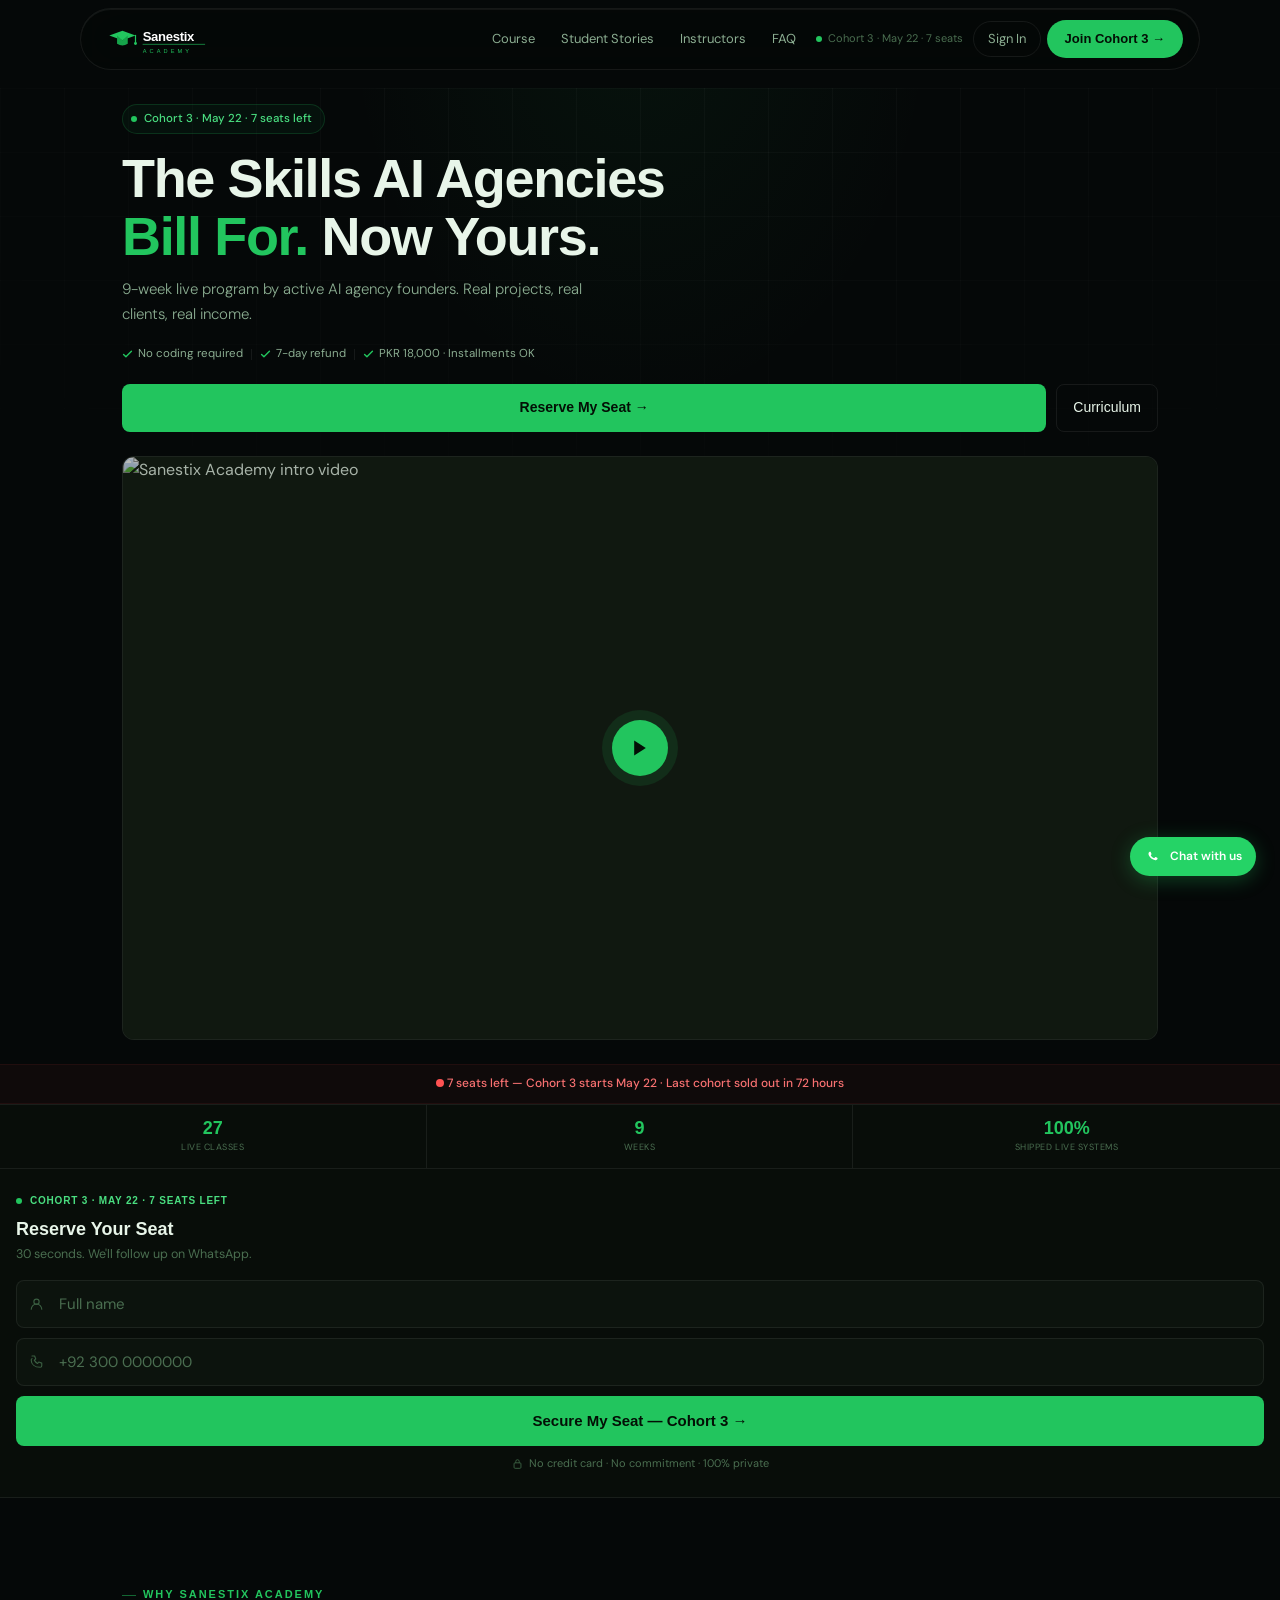
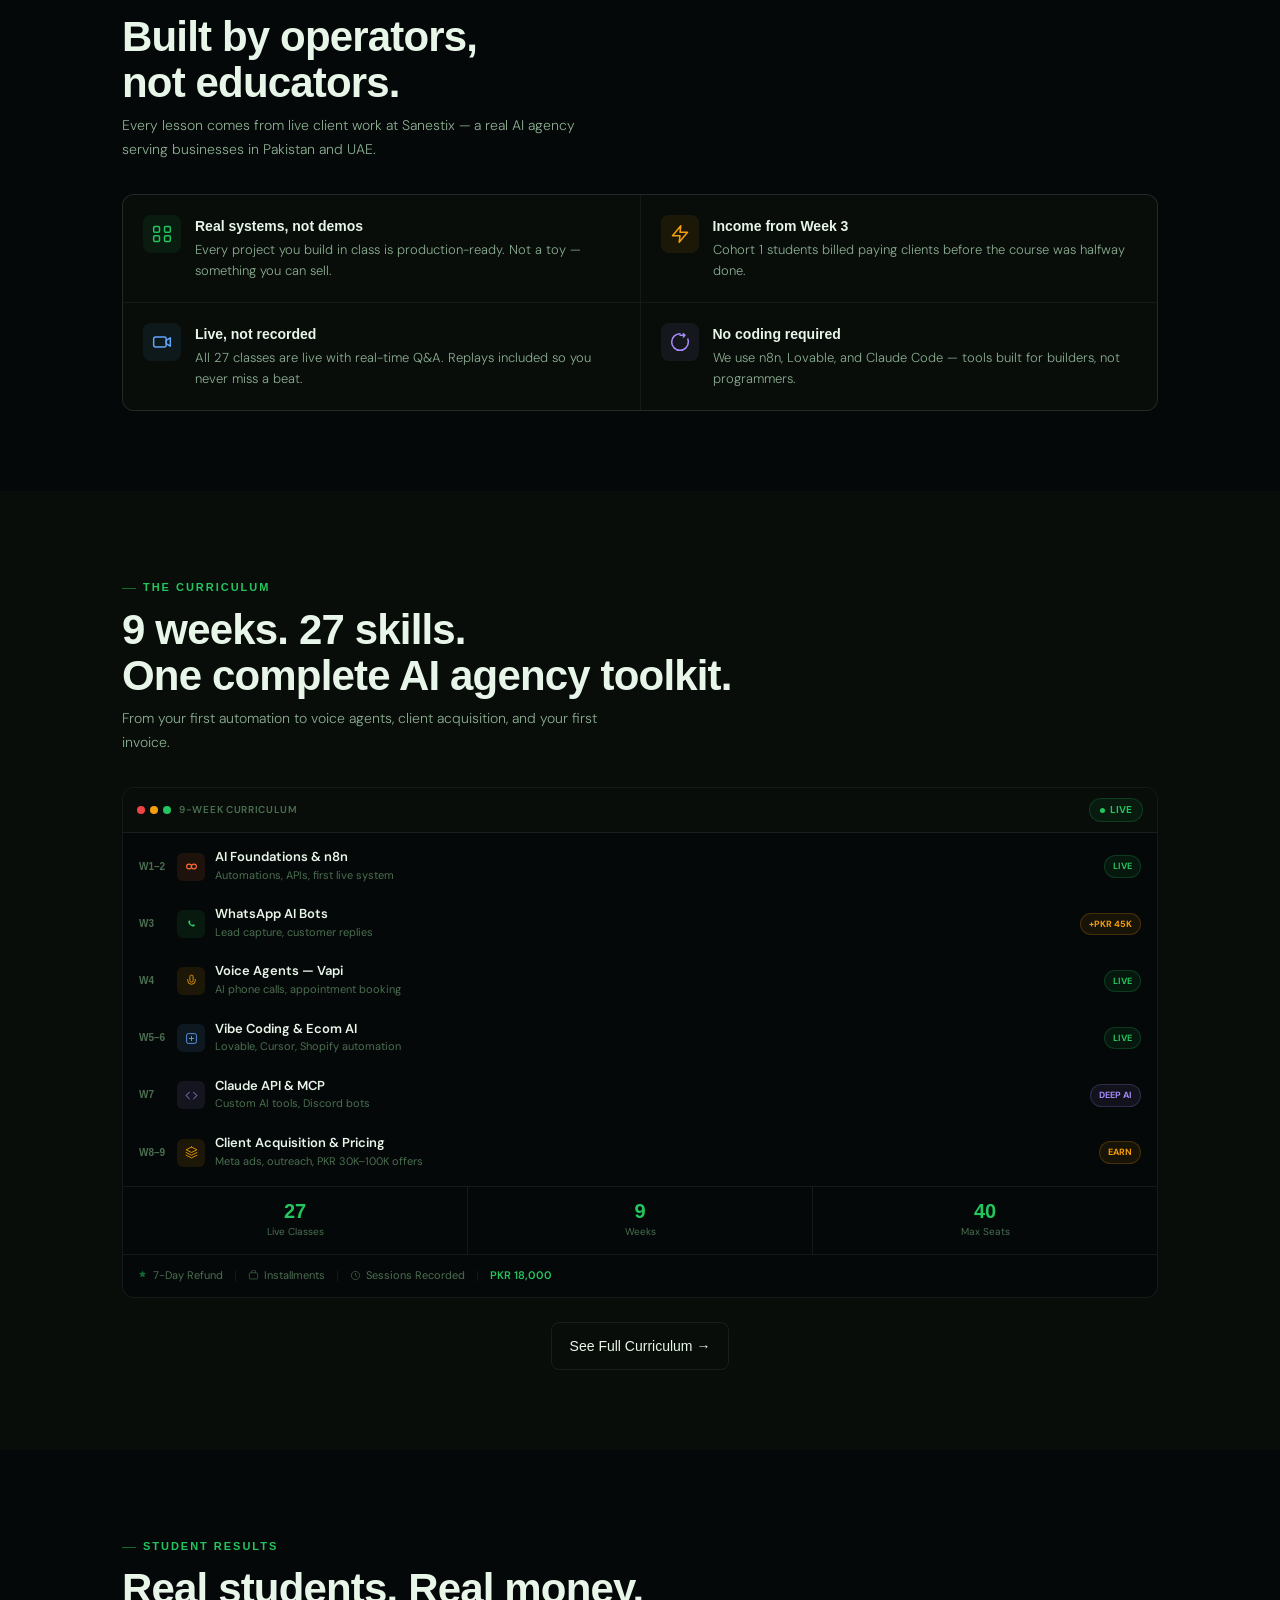
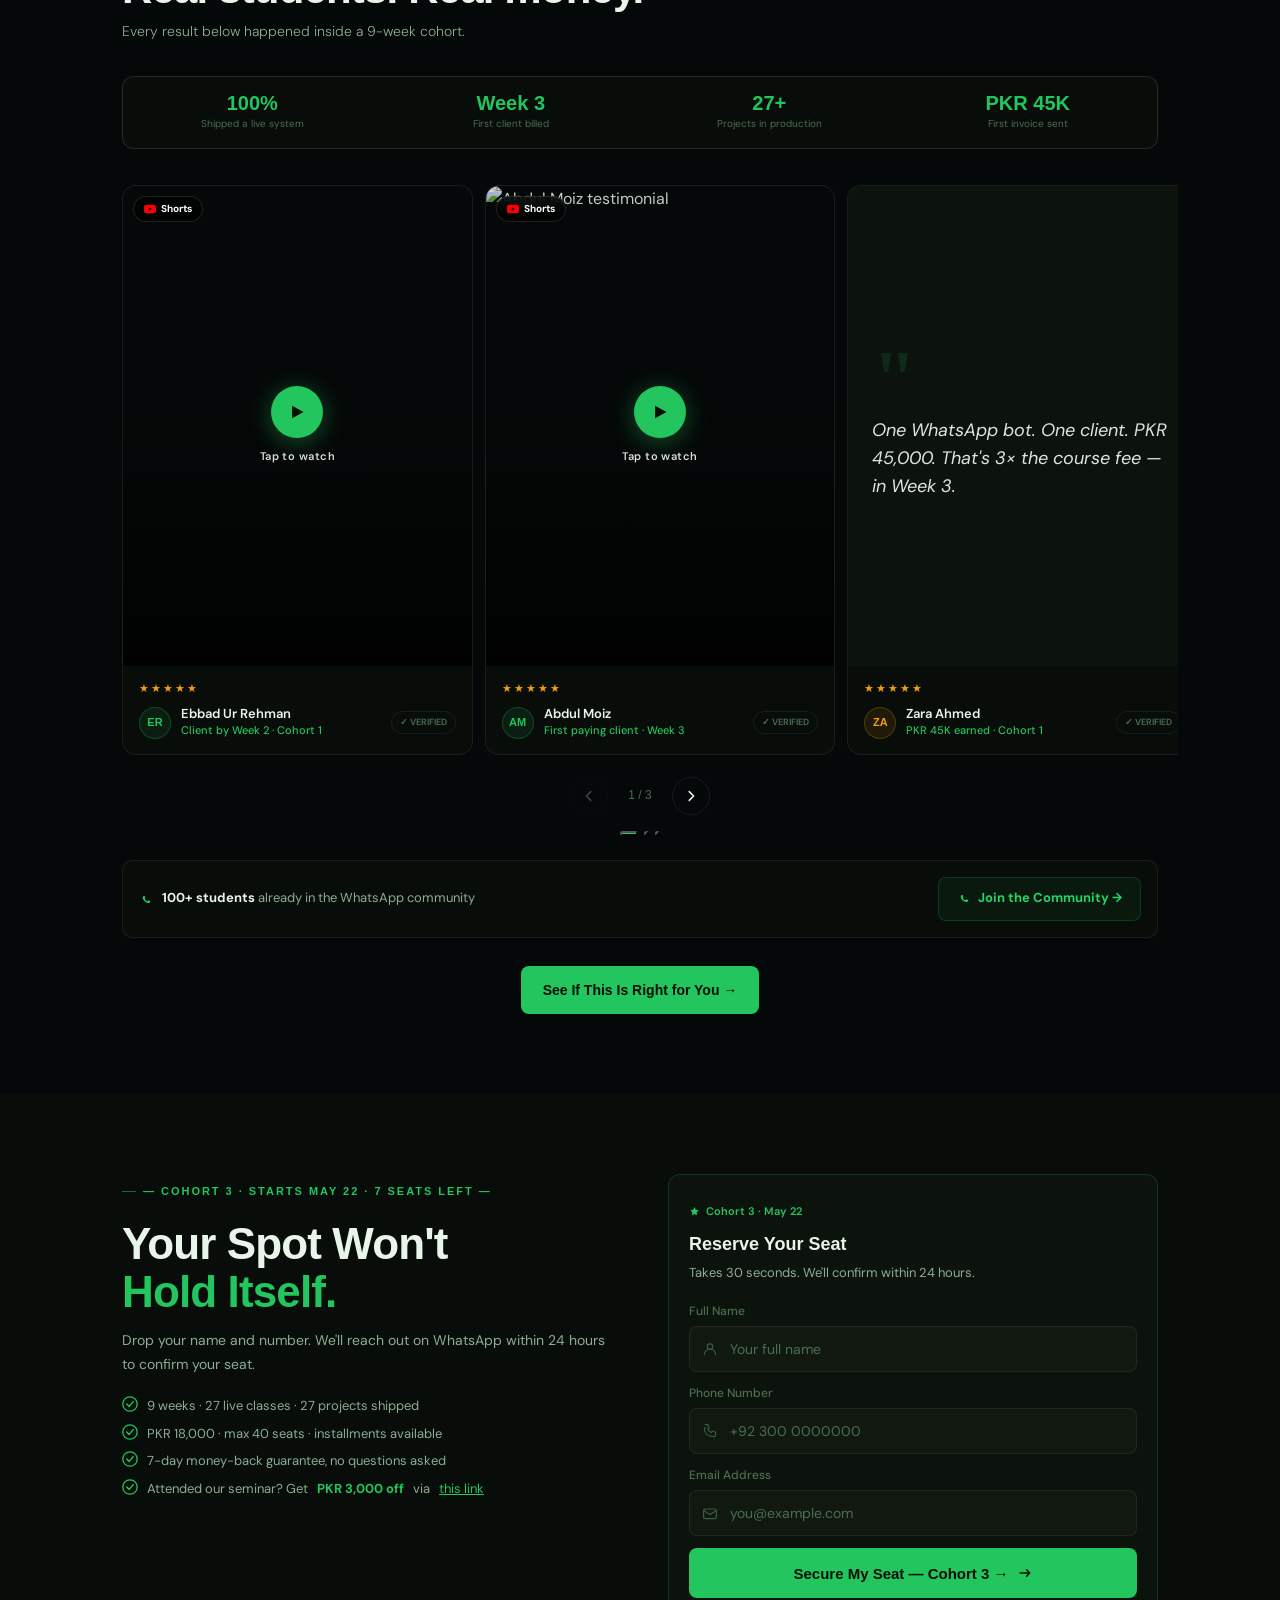
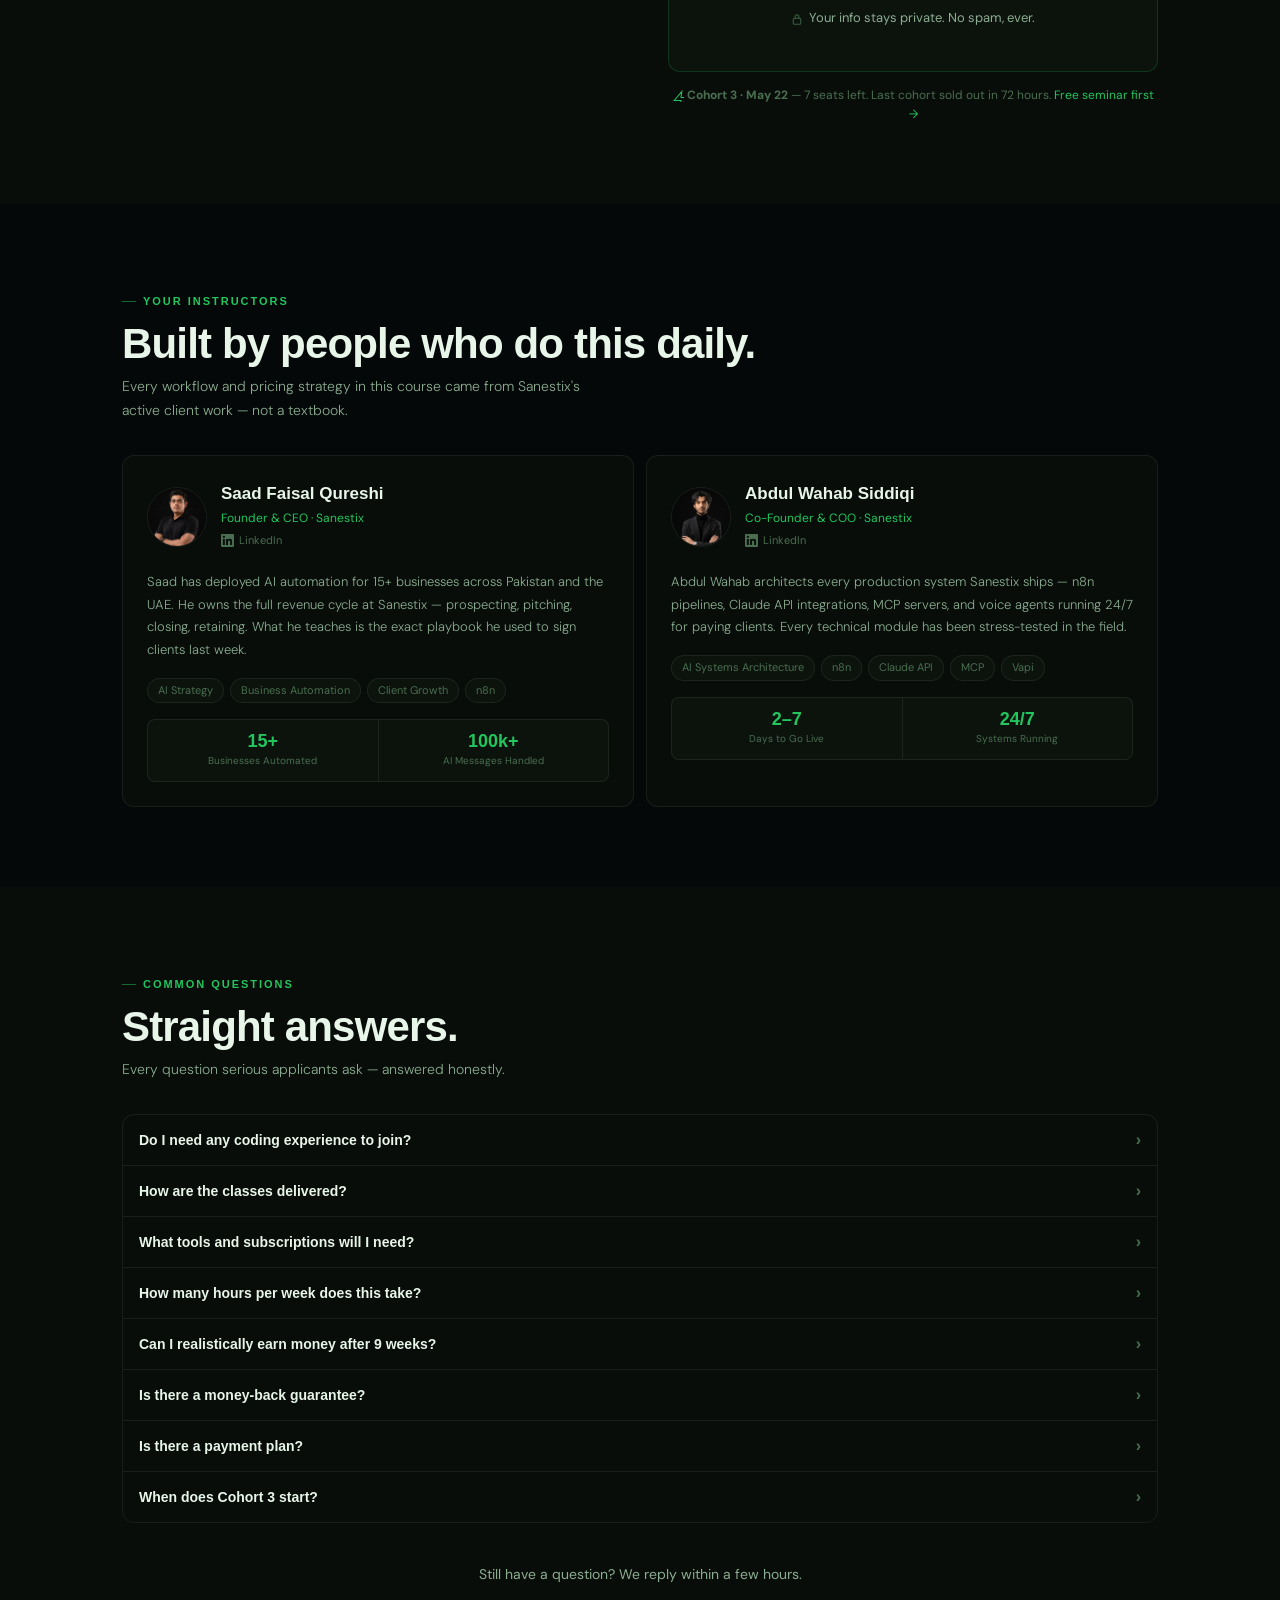
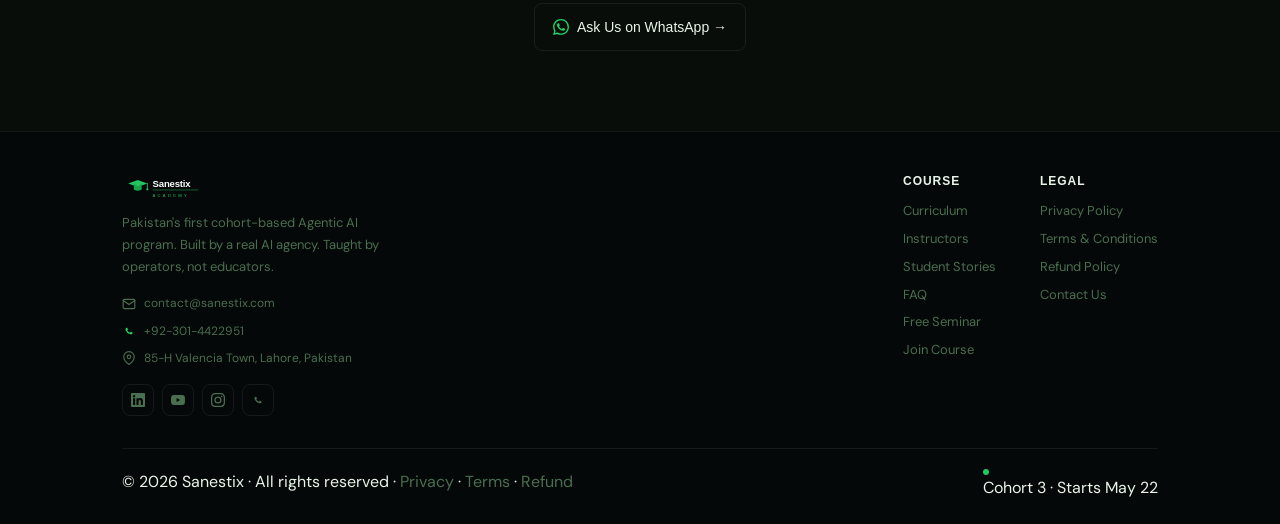
==== commit fb5348fb: "Update index.html" ====
--- a/index.html
+++ b/index.html
@@ -718,8 +718,12 @@
 
   <!-- Urgency strip -->
   <div class="urgency-strip">
-    <div class="red-dot"></div>
-    7 seats left — Cohort 3 starts May 22 · Last cohort sold out in 72 hours
+    <div class="urgency-inner container">
+      <div class="urg-left">
+        <span style="width:8px;height:8px;border-radius:50%;background:#ff5252;flex-shrink:0;display:inline-block;animation:pulse 1.5s infinite;"></span>
+        7 seats left — Cohort 3 starts May 22 · Last cohort sold out in 72 hours
+      </div>
+    </div>
   </div>
 </section>
 
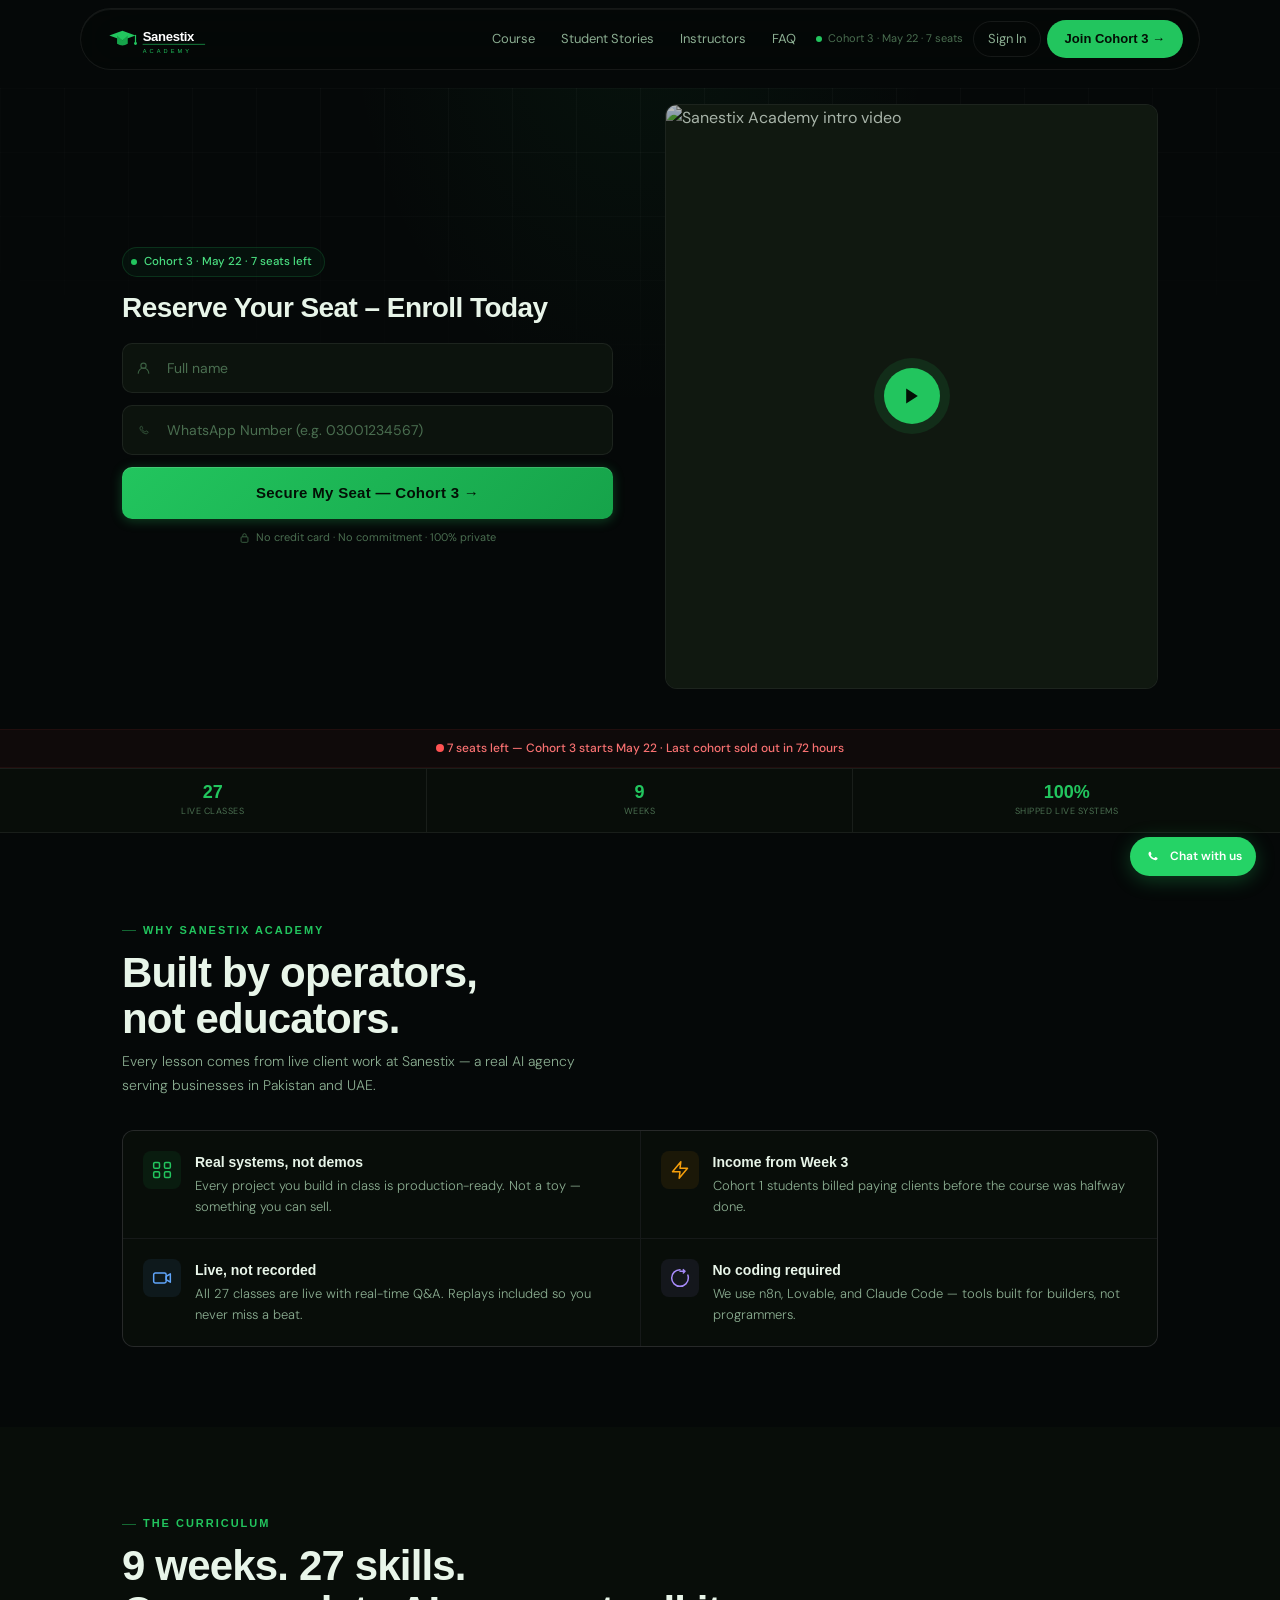
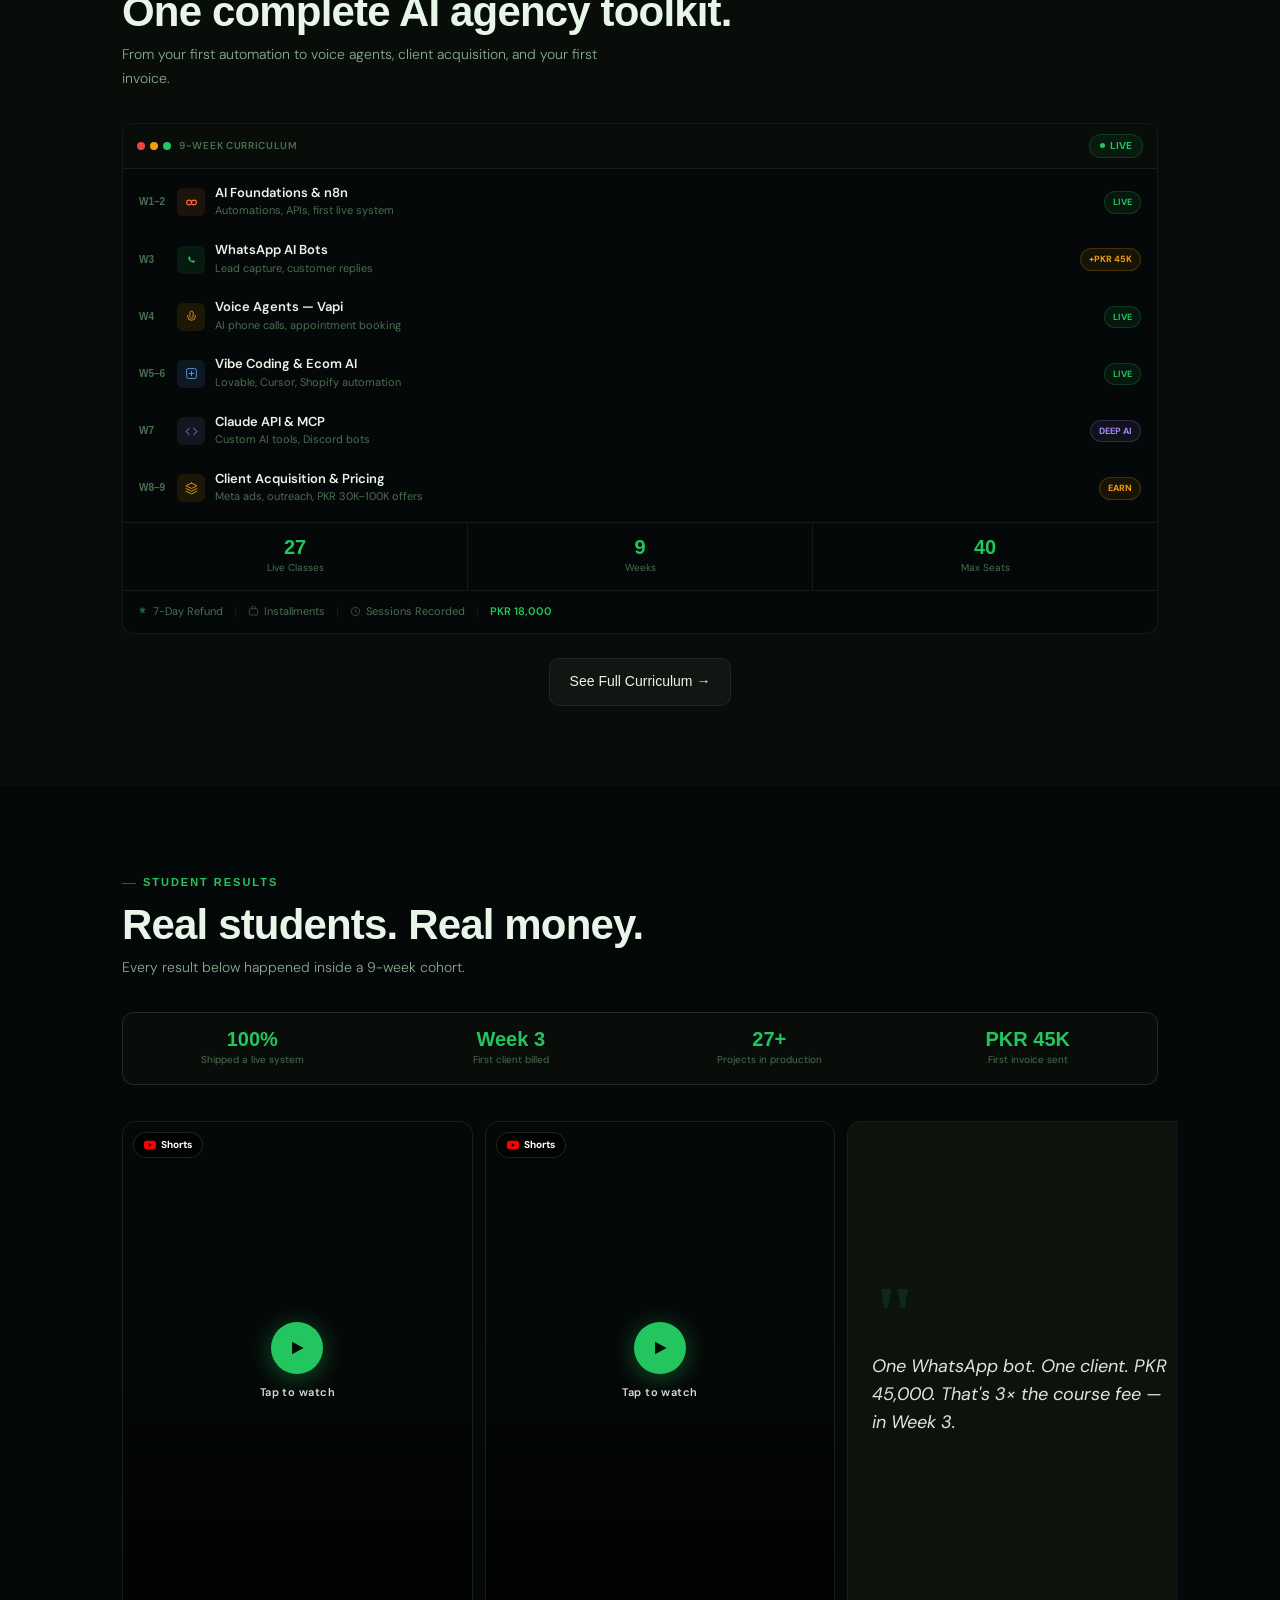
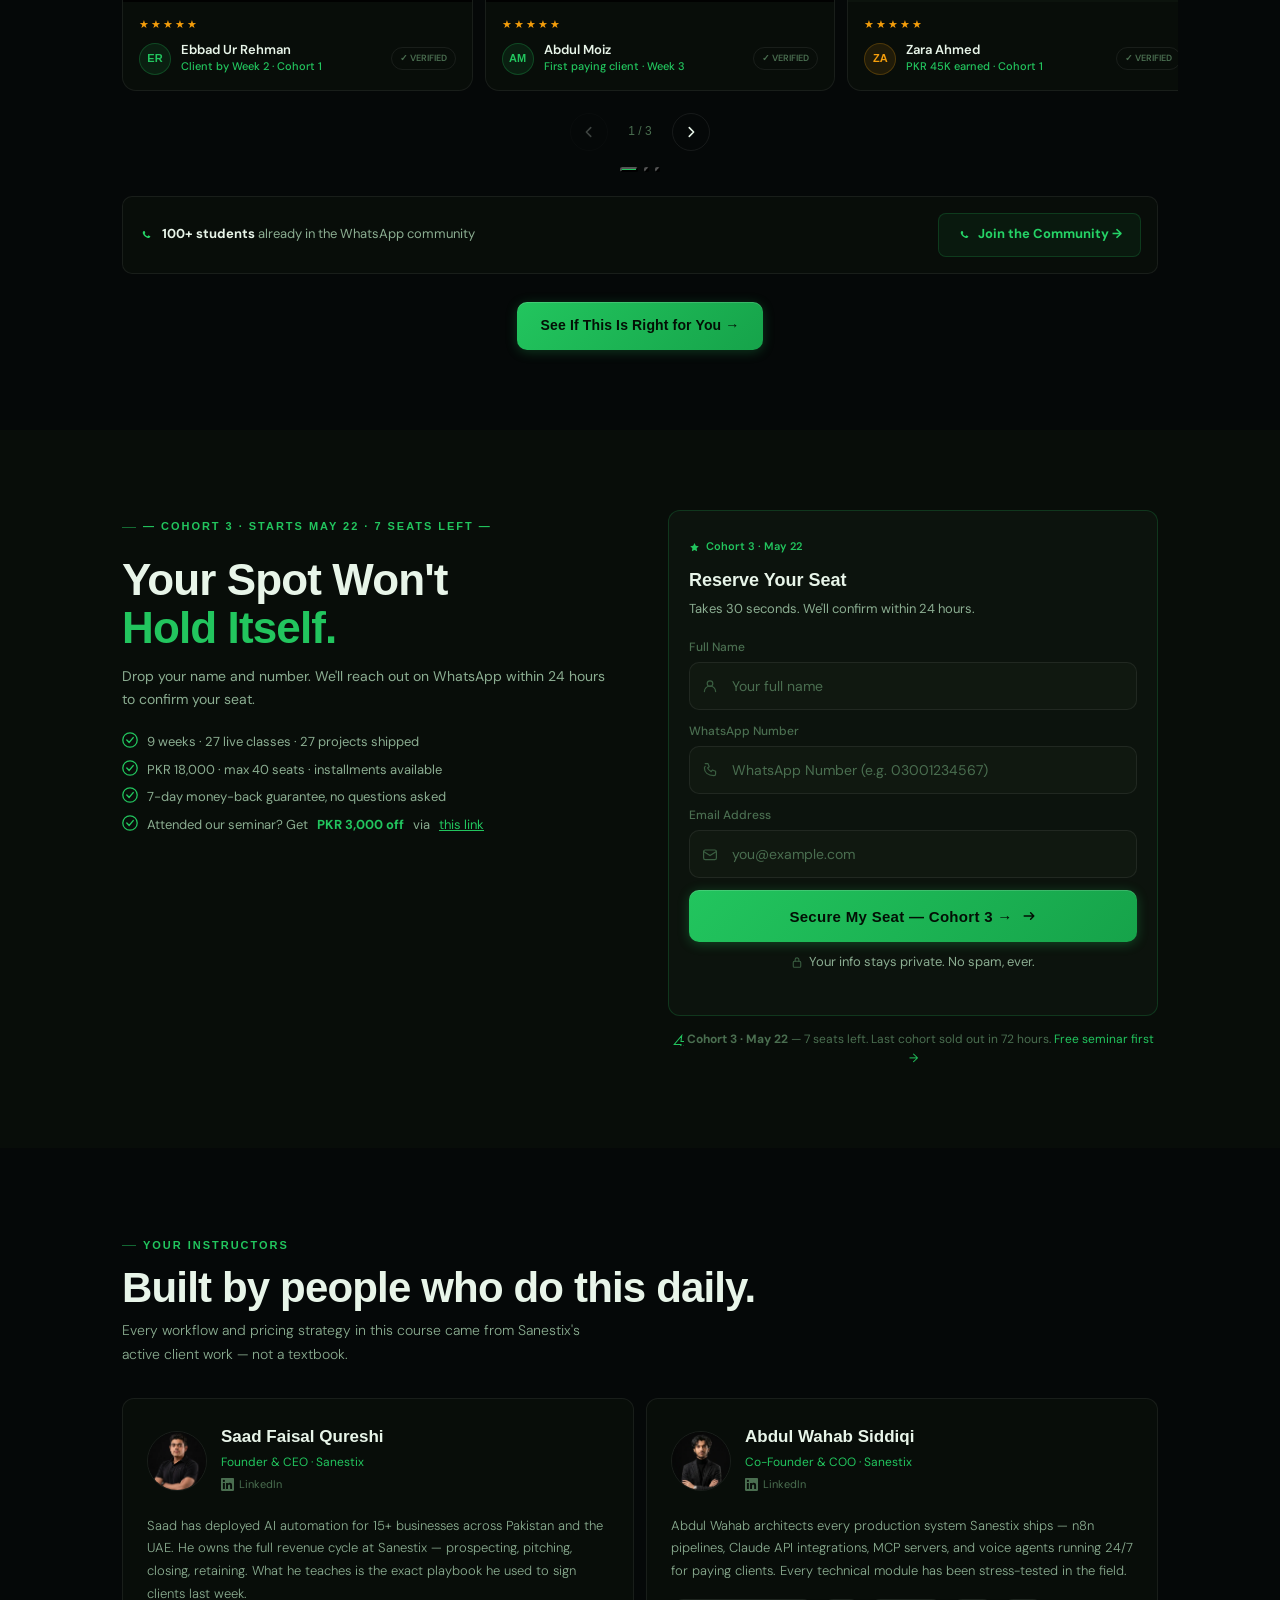
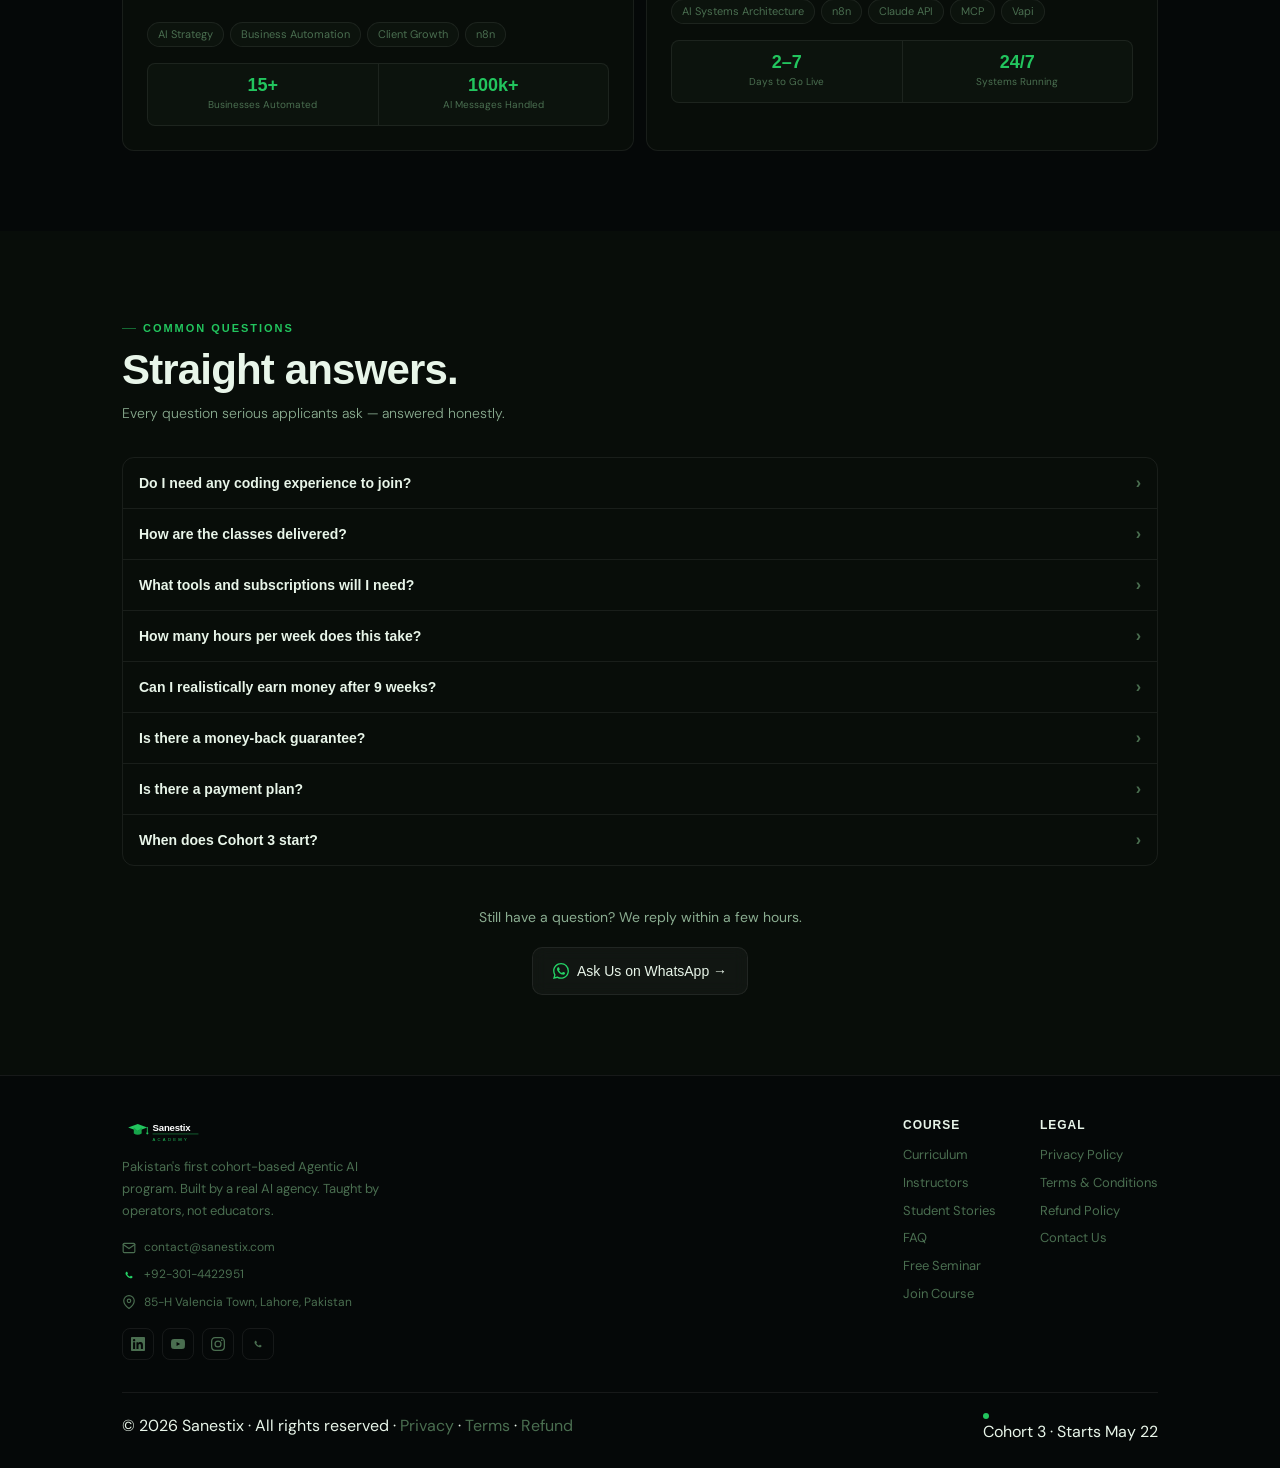
==== commit 633022a0: "Update index.html" ====
--- a/index.html
+++ b/index.html
@@ -94,21 +94,38 @@
 /* ── BUTTONS ── */
 .btn-green{
   display:inline-flex;align-items:center;justify-content:center;gap:8px;
-  background:var(--g1);color:#030f05;
+  background:linear-gradient(135deg,var(--g1) 0%,#16a34a 100%);
+  color:#030f05;
   font-family:var(--font-head);font-weight:700;font-size:14px;
-  padding:0 22px;border-radius:8px;border:none;cursor:pointer;
-  transition:background .15s,transform .15s,box-shadow .15s;
+  padding:0 24px;border-radius:10px;border:none;cursor:pointer;
+  transition:all .2s cubic-bezier(.4,0,.2,1);
   white-space:nowrap;min-height:48px;
-}
-.btn-green:hover{background:var(--g3);box-shadow:0 4px 20px rgba(34,197,94,.28);transform:translateY(-1px)}
+  box-shadow:0 2px 12px rgba(34,197,94,.25),inset 0 1px 0 rgba(255,255,255,.15);
+  letter-spacing:.01em;
+}
+.btn-green:hover{
+  background:linear-gradient(135deg,#4ade80 0%,var(--g1) 100%);
+  box-shadow:0 6px 24px rgba(34,197,94,.4),inset 0 1px 0 rgba(255,255,255,.2);
+  transform:translateY(-2px);
+}
+.btn-green:active{transform:translateY(0);box-shadow:0 2px 8px rgba(34,197,94,.2)}
 .btn-ghost{
   display:inline-flex;align-items:center;justify-content:center;gap:8px;
-  background:transparent;color:var(--text);
+  background:rgba(255,255,255,.04);color:var(--text);
   font-family:var(--font-head);font-weight:500;font-size:14px;
-  padding:0 18px;border-radius:8px;border:1px solid var(--border);
-  cursor:pointer;transition:border-color .15s,background .15s;min-height:48px;
-}
-.btn-ghost:hover{border-color:var(--border2);background:rgba(34,197,94,.05)}
+  padding:0 20px;border-radius:10px;
+  border:1px solid var(--border);
+  cursor:pointer;transition:all .2s cubic-bezier(.4,0,.2,1);min-height:48px;
+  backdrop-filter:blur(8px);
+}
+.btn-ghost:hover{
+  border-color:var(--g1);
+  background:rgba(34,197,94,.07);
+  color:var(--g1);
+  transform:translateY(-1px);
+  box-shadow:0 4px 16px rgba(34,197,94,.12);
+}
+.btn-ghost:active{transform:translateY(0)}
 
 /* ── PULSE DOT ── */
 .pulse-dot{
@@ -196,7 +213,44 @@
   mask-image:radial-gradient(ellipse 80% 50% at 50% 0%,black 20%,transparent 100%);
   pointer-events:none;
 }
-.hero-inner{position:relative;z-index:2;padding-bottom:24px}
+.hero-inner{
+  position:relative;z-index:2;padding-bottom:24px;
+  display:flex;flex-direction:column;gap:24px;
+}
+.hero-form-wrap{display:flex;flex-direction:column}
+.hero-form-eyebrow{
+  display:inline-flex;align-items:center;gap:7px;
+  border:1px solid rgba(34,197,94,.18);background:rgba(34,197,94,.05);
+  border-radius:99px;padding:5px 12px 5px 8px;
+  font-size:11.5px;font-weight:500;color:var(--g3);margin-bottom:14px;
+  width:fit-content;
+}
+.hero-form-title{
+  font-family:var(--font-head);
+  font-size:clamp(20px,3vw,28px);
+  font-weight:700;line-height:1.2;letter-spacing:-.02em;
+  color:var(--text);margin:0 0 18px;
+}
+
+/* ── Desktop: side by side, form left · video right ── */
+@media(min-width:900px){
+  .hero-inner{
+    flex-direction:row;
+    align-items:center;
+    gap:52px;
+    padding-bottom:40px;
+  }
+  .hero-form-wrap{
+    flex:1 1 0;
+    min-width:0;
+    order:1;
+  }
+  .hero-video-wrap{
+    flex:1 1 0;
+    min-width:0;
+    order:2;
+  }
+}
 .hero-badge{
   display:inline-flex;align-items:center;gap:7px;
   border:1px solid rgba(34,197,94,.18);background:rgba(34,197,94,.05);
@@ -255,26 +309,60 @@
 .form-eyebrow span{font-family:var(--font-head);font-size:10px;font-weight:700;color:var(--g3);text-transform:uppercase;letter-spacing:.08em}
 .form-title{font-family:var(--font-head);font-size:18px;font-weight:700;color:var(--text);margin:0 0 4px;line-height:1.2}
 .form-sub{color:var(--text3);font-size:12.5px;margin:0 0 16px;line-height:1.55}
-.f-field{margin-bottom:10px}
+.f-field{margin-bottom:12px;position:relative}
+.f-label{display:block;font-size:11.5px;font-weight:600;color:var(--text2);margin-bottom:5px;letter-spacing:.04em;text-transform:uppercase}
 .f-input-wrap{position:relative}
-.f-icon{position:absolute;left:13px;top:50%;transform:translateY(-50%);pointer-events:none}
+.f-icon{position:absolute;left:14px;top:50%;transform:translateY(-50%);pointer-events:none;transition:stroke .15s}
 .f-input{
-  width:100%;background:var(--bg3);border:1px solid var(--border);
-  border-radius:8px;padding:13px 13px 13px 42px;
+  width:100%;background:var(--bg3);
+  border:1.5px solid var(--border);
+  border-radius:10px;padding:13px 13px 13px 44px;
   color:var(--text);font-size:15px;outline:none;
-  transition:border-color .15s;font-family:inherit;min-height:48px;
-}
-.f-input::placeholder{color:var(--text3)}
-.f-input:focus{border-color:var(--g1)}
+  transition:border-color .2s,box-shadow .2s,background .2s;
+  font-family:inherit;min-height:50px;
+  box-sizing:border-box;
+}
+.f-input::placeholder{color:var(--text3);font-size:14px}
+.f-input:focus{
+  border-color:var(--g1);
+  background:rgba(34,197,94,.03);
+  box-shadow:0 0 0 3px rgba(34,197,94,.12);
+}
+.f-input:focus + .f-icon, .f-input-wrap:focus-within .f-icon{stroke:#22c55e!important}
+/* Valid state */
+.f-input.valid{border-color:#22c55e;background:rgba(34,197,94,.03)}
+/* Error state */
+.f-input.error{border-color:#ef4444;background:rgba(239,68,68,.03);box-shadow:0 0 0 3px rgba(239,68,68,.1)}
+.f-error-msg{
+  font-size:11.5px;color:#ef4444;margin-top:5px;
+  display:none;align-items:center;gap:4px;
+}
+.f-error-msg.show{display:flex}
+.f-tick{
+  position:absolute;right:13px;top:50%;transform:translateY(-50%);
+  display:none;pointer-events:none;
+}
+.f-input.valid ~ .f-tick{display:block}
 .f-submit{
   width:100%;display:flex;align-items:center;justify-content:center;gap:8px;
-  background:var(--g1);color:#030f05;border:none;border-radius:8px;
+  background:linear-gradient(135deg,var(--g1) 0%,#16a34a 100%);
+  color:#030f05;border:none;border-radius:10px;
   padding:0 16px;font-size:15px;font-weight:700;cursor:pointer;
-  margin-top:6px;transition:background .15s;font-family:var(--font-head);min-height:50px;
-}
-.f-submit:hover{background:var(--g3)}
-.f-privacy{display:flex;align-items:center;justify-content:center;gap:6px;color:var(--text3);font-size:11px;margin:9px 0 0;text-align:center}
-.f-success{display:none;text-align:center;padding:20px 0}
+  margin-top:8px;
+  transition:all .2s cubic-bezier(.4,0,.2,1);
+  font-family:var(--font-head);min-height:52px;
+  box-shadow:0 2px 12px rgba(34,197,94,.3),inset 0 1px 0 rgba(255,255,255,.15);
+  letter-spacing:.02em;
+}
+.f-submit:hover{
+  background:linear-gradient(135deg,#4ade80 0%,var(--g1) 100%);
+  box-shadow:0 6px 24px rgba(34,197,94,.45);
+  transform:translateY(-2px);
+}
+.f-submit:active{transform:translateY(0)}
+.f-submit:disabled{opacity:.6;cursor:not-allowed;transform:none}
+.f-privacy{display:flex;align-items:center;justify-content:center;gap:6px;color:var(--text3);font-size:11px;margin:10px 0 0;text-align:center}
+.f-success{display:none;text-align:center;padding:24px 0}
 .f-success svg{margin:0 auto 12px;display:block}
 .f-success h4{font-family:var(--font-head);font-size:18px;font-weight:700;color:var(--text);margin:0 0 7px}
 .f-success p{font-size:13px;color:var(--text2);line-height:1.6}
@@ -456,20 +544,44 @@
 .lead-input-wrap{position:relative}
 .lead-input-icon{position:absolute;left:13px;top:50%;transform:translateY(-50%);pointer-events:none}
 .lead-input{
-  width:100%;background:var(--bg4);border:1px solid var(--border);
-  border-radius:8px;padding:12px 12px 12px 40px;
+  width:100%;background:var(--bg4);border:1.5px solid var(--border);
+  border-radius:10px;padding:12px 12px 12px 42px;
   color:var(--text);font-size:14px;outline:none;
-  transition:border-color .15s;font-family:inherit;min-height:46px;
+  transition:border-color .2s,box-shadow .2s,background .2s;font-family:inherit;min-height:48px;
+  box-sizing:border-box;
 }
 .lead-input::placeholder{color:var(--text3)}
-.lead-input:focus{border-color:var(--g1)}
+.lead-input:focus{border-color:var(--g1);box-shadow:0 0 0 3px rgba(34,197,94,.12);background:rgba(34,197,94,.02)}
+.lead-input.lc-error{border-color:#ef4444;background:rgba(239,68,68,.03);box-shadow:0 0 0 3px rgba(239,68,68,.1)}
+.lead-input.lc-valid{border-color:#22c55e;background:rgba(34,197,94,.03)}
+.lc-err-msg{
+  font-size:11.5px;color:#ef4444;margin-top:5px;
+  display:none;align-items:center;gap:5px;line-height:1.4;
+}
+.lc-err-msg.show{display:flex}
+.lc-err-msg::before{
+  content:'';display:inline-block;flex-shrink:0;
+  width:12px;height:12px;
+  background:url("data:image/svg+xml,%3Csvg xmlns='http://www.w3.org/2000/svg' viewBox='0 0 16 16' fill='none'%3E%3Ccircle cx='8' cy='8' r='7' stroke='%23ef4444' stroke-width='1.4'/%3E%3Cline x1='8' y1='5' x2='8' y2='9' stroke='%23ef4444' stroke-width='1.4' stroke-linecap='round'/%3E%3Ccircle cx='8' cy='11.5' r='.8' fill='%23ef4444'/%3E%3C/svg%3E") no-repeat center/contain;
+}
 .lead-submit-btn{
   width:100%;display:flex;align-items:center;justify-content:center;gap:8px;
-  background:var(--g1);color:#030f05;border:none;border-radius:8px;
+  background:linear-gradient(135deg,var(--g1) 0%,#16a34a 100%);
+  color:#030f05;border:none;border-radius:10px;
   padding:0 16px;font-size:15px;font-weight:700;cursor:pointer;
-  margin-top:6px;transition:background .15s;font-family:var(--font-head);min-height:50px;
-}
-.lead-submit-btn:hover{background:var(--g3)}
+  margin-top:8px;
+  transition:all .2s cubic-bezier(.4,0,.2,1);
+  font-family:var(--font-head);min-height:52px;
+  box-shadow:0 2px 12px rgba(34,197,94,.3),inset 0 1px 0 rgba(255,255,255,.15);
+  letter-spacing:.02em;
+}
+.lead-submit-btn:hover{
+  background:linear-gradient(135deg,#4ade80 0%,var(--g1) 100%);
+  box-shadow:0 6px 24px rgba(34,197,94,.45);
+  transform:translateY(-2px);
+}
+.lead-submit-btn:active{transform:translateY(0)}
+.lead-submit-btn:disabled{opacity:.6;cursor:not-allowed;transform:none}
 .lead-privacy{display:flex;align-items:center;justify-content:center;gap:6px;color:var(--text3);font-size:11px;margin:10px 0 0;text-align:center}
 .lead-slots-note{font-size:12px;color:var(--text3);margin-top:14px;line-height:1.6;text-align:center}
 
@@ -570,15 +682,27 @@
   padding:10px 12px;gap:8px;
 }
 .sticky-cta-bar .btn-primary{
-  flex:1;font-family:var(--font-head);font-weight:700;color:#030f05;background:var(--g1);
-  font-size:14px;border-radius:8px;min-height:48px;border:none;cursor:pointer;transition:background .15s;
+  flex:1;font-family:var(--font-head);font-weight:700;color:#030f05;
+  background:linear-gradient(135deg,var(--g1) 0%,#16a34a 100%);
+  font-size:14px;border-radius:10px;min-height:48px;border:none;cursor:pointer;
+  transition:all .2s cubic-bezier(.4,0,.2,1);
+  box-shadow:0 2px 12px rgba(34,197,94,.3);
+  letter-spacing:.01em;text-decoration:none;
+  display:flex;align-items:center;justify-content:center;
+}
+.sticky-cta-bar .btn-primary:hover{
+  background:linear-gradient(135deg,#4ade80 0%,var(--g1) 100%);
+  box-shadow:0 4px 20px rgba(34,197,94,.45);
 }
 .sticky-cta-bar .btn-secondary{
   display:flex;align-items:center;justify-content:center;
-  background:rgba(255,255,255,.04);border:1px solid var(--border);
-  color:var(--text2);font-family:var(--font-head);font-size:12px;
-  padding:0 12px;border-radius:8px;min-height:48px;white-space:nowrap;cursor:pointer;text-decoration:none;
-}
+  background:rgba(255,255,255,.06);
+  border:1.5px solid var(--border);
+  color:var(--text2);font-family:var(--font-head);font-size:13px;font-weight:500;
+  padding:0 16px;border-radius:10px;min-height:48px;white-space:nowrap;cursor:pointer;
+  text-decoration:none;transition:all .2s;
+}
+.sticky-cta-bar .btn-secondary:hover{border-color:var(--g1);color:var(--g1);background:rgba(34,197,94,.06)}
 
 /* ══ WA FLOAT ══ */
 .wa-float{
@@ -673,38 +797,8 @@
 <section class="hero">
   <div class="container">
     <div class="hero-inner">
-      <div class="hero-badge">
-        <div class="pulse-dot"></div>
-        Cohort 3 · May 22 · 7 seats left
-      </div>
-      <h1>The Skills AI Agencies<br><span class="green">Bill For.</span> Now Yours.</h1>
-      <p class="hero-sub">9-week live program by active AI agency founders. Real projects, real clients, real income.</p>
-
-      <!-- Trust pills -->
-      <div class="hero-trust">
-        <span class="trust-pill">
-          <svg width="11" height="11" viewBox="0 0 14 14" fill="none"><polyline points="2,7 5,10 12,3" stroke="#22c55e" stroke-width="1.8" stroke-linecap="round" stroke-linejoin="round"/></svg>
-          No coding required
-        </span>
-        <div class="trust-sep"></div>
-        <span class="trust-pill">
-          <svg width="11" height="11" viewBox="0 0 14 14" fill="none"><polyline points="2,7 5,10 12,3" stroke="#22c55e" stroke-width="1.8" stroke-linecap="round" stroke-linejoin="round"/></svg>
-          7-day refund
-        </span>
-        <div class="trust-sep"></div>
-        <span class="trust-pill">
-          <svg width="11" height="11" viewBox="0 0 14 14" fill="none"><polyline points="2,7 5,10 12,3" stroke="#22c55e" stroke-width="1.8" stroke-linecap="round" stroke-linejoin="round"/></svg>
-          PKR 18,000 · Installments OK
-        </span>
-      </div>
-
-      <!-- CTA row -->
-      <div class="hero-cta-row">
-        <a href="#register" class="btn-green">Reserve My Seat →</a>
-        <a href="course.html" class="btn-ghost">Curriculum</a>
-      </div>
-
-      <!-- Video -->
+
+      <!-- Video (shown on top in mobile, right side on desktop) -->
       <div class="hero-video-wrap" id="heroVideoWrap">
         <div class="hero-video-thumb" id="heroThumb" onclick="loadHeroVideo()">
           <img src="https://i.ytimg.com/vi/1Iz5empOpI8/maxresdefault.jpg" alt="Sanestix Academy intro video" loading="lazy" width="1280" height="720">
@@ -713,6 +807,52 @@
           </div>
         </div>
       </div>
+
+      <!-- Form (shown below video in mobile, left side on desktop) -->
+      <div class="hero-form-wrap">
+        <div class="hero-form-eyebrow">
+          <div class="pulse-dot"></div>
+          <span>Cohort 3 · May 22 · 7 seats left</span>
+        </div>
+        <h2 class="hero-form-title">Reserve Your Seat – Enroll Today</h2>
+        <div id="heroFormBody">
+          <div class="f-field">
+            <div class="f-input-wrap">
+              <svg class="f-icon" width="15" height="15" viewBox="0 0 20 20" fill="none"><circle cx="10" cy="7" r="3.5" stroke="#3a5e41" stroke-width="1.5"/><path d="M3 17c0-3.866 3.134-7 7-7s7 3.134 7 7" stroke="#3a5e41" stroke-width="1.5" stroke-linecap="round"/></svg>
+              <input type="text" id="h-name" class="f-input" placeholder="Full name" autocomplete="name" oninput="validateHeroName()">
+              <svg class="f-tick" width="16" height="16" viewBox="0 0 20 20" fill="none"><circle cx="10" cy="10" r="9" fill="rgba(34,197,94,.15)"/><polyline points="6,10 9,13 14,7" stroke="#22c55e" stroke-width="1.8" stroke-linecap="round" stroke-linejoin="round"/></svg>
+            </div>
+            <div class="f-error-msg" id="h-name-err">
+              <svg width="12" height="12" viewBox="0 0 16 16" fill="none"><circle cx="8" cy="8" r="7" stroke="#ef4444" stroke-width="1.4"/><line x1="8" y1="5" x2="8" y2="9" stroke="#ef4444" stroke-width="1.4" stroke-linecap="round"/><circle cx="8" cy="11.5" r=".8" fill="#ef4444"/></svg>
+              Please enter your full name
+            </div>
+          </div>
+          <div class="f-field">
+            <div class="f-input-wrap">
+              <svg class="f-icon" width="16" height="16" viewBox="0 0 24 24" fill="none"><path d="M17.472 14.382c-.297-.149-1.758-.867-2.03-.967-.273-.099-.471-.148-.67.15-.197.297-.767.966-.94 1.164-.173.199-.347.223-.644.075-.297-.15-1.255-.463-2.39-1.475-.883-.788-1.48-1.761-1.653-2.059-.173-.297-.018-.458.13-.606.134-.133.298-.347.446-.52.149-.174.198-.298.298-.497.099-.198.05-.371-.025-.52-.075-.149-.669-1.612-.916-2.207-.242-.579-.487-.5-.669-.51-.173-.008-.371-.01-.57-.01-.198 0-.52.074-.792.372-.272.297-1.04 1.016-1.04 2.479 0 1.462 1.065 2.875 1.213 3.074.149.198 2.096 3.2 5.077 4.487.709.306 1.262.489 1.694.625.712.227 1.36.195 1.871.118.571-.085 1.758-.719 2.006-1.413.248-.694.248-1.289.173-1.413z" stroke="#3a5e41" stroke-width="1.3" fill="none"/></svg>
+              <input type="tel" id="h-phone" class="f-input" placeholder="WhatsApp Number (e.g. 03001234567)" autocomplete="tel" oninput="validateHeroPhone()">
+              <svg class="f-tick" width="16" height="16" viewBox="0 0 20 20" fill="none"><circle cx="10" cy="10" r="9" fill="rgba(34,197,94,.15)"/><polyline points="6,10 9,13 14,7" stroke="#22c55e" stroke-width="1.8" stroke-linecap="round" stroke-linejoin="round"/></svg>
+            </div>
+            <div class="f-error-msg" id="h-phone-err">
+              <svg width="12" height="12" viewBox="0 0 16 16" fill="none"><circle cx="8" cy="8" r="7" stroke="#ef4444" stroke-width="1.4"/><line x1="8" y1="5" x2="8" y2="9" stroke="#ef4444" stroke-width="1.4" stroke-linecap="round"/><circle cx="8" cy="11.5" r=".8" fill="#ef4444"/></svg>
+              Enter a valid WhatsApp number (10–13 digits)
+            </div>
+          </div>
+          <button class="f-submit" id="heroSubmitBtn" onclick="handleHeroFormSubmit()">
+            <span id="heroBtnText">Secure My Seat — Cohort 3 →</span>
+          </button>
+          <p class="f-privacy">
+            <svg width="11" height="11" viewBox="0 0 16 16" fill="none"><rect x="3" y="7" width="10" height="8" rx="1.5" stroke="#3a5e41" stroke-width="1.4"/><path d="M5.5 7V5a2.5 2.5 0 015 0v2" stroke="#3a5e41" stroke-width="1.4" stroke-linecap="round"/></svg>
+            No credit card · No commitment · 100% private
+          </p>
+        </div>
+        <div class="f-success" id="heroSuccess" style="display:none">
+          <svg width="34" height="34" viewBox="0 0 40 40" fill="none"><circle cx="20" cy="20" r="18" stroke="var(--g1)" stroke-width="2"/><polyline points="12,20 17,26 28,14" stroke="var(--g1)" stroke-width="2.4" stroke-linecap="round" stroke-linejoin="round"/></svg>
+          <h4>You're on the list!</h4>
+          <p>Check WhatsApp — we'll confirm within 24 hrs.</p>
+        </div>
+      </div>
+
     </div>
   </div>
 
@@ -737,40 +877,7 @@
 
 
 <!-- ═══════ INLINE FORM (single instance — mobile CTA) ═══════ -->
-<div class="form-section" id="heroFormMobile">
-  <div class="form-eyebrow">
-    <div class="pulse-dot"></div>
-    <span>Cohort 3 · May 22 · 7 seats left</span>
-  </div>
-  <h2 class="form-title">Reserve Your Seat</h2>
-  <p class="form-sub">30 seconds. We'll follow up on WhatsApp.</p>
-  <div id="mobileFormBody">
-    <div class="f-field">
-      <div class="f-input-wrap">
-        <svg class="f-icon" width="15" height="15" viewBox="0 0 20 20" fill="none"><circle cx="10" cy="7" r="3.5" stroke="#3a5e41" stroke-width="1.5"/><path d="M3 17c0-3.866 3.134-7 7-7s7 3.134 7 7" stroke="#3a5e41" stroke-width="1.5" stroke-linecap="round"/></svg>
-        <input type="text" id="m-name" class="f-input" placeholder="Full name" autocomplete="name">
-      </div>
-    </div>
-    <div class="f-field">
-      <div class="f-input-wrap">
-        <svg class="f-icon" width="15" height="15" viewBox="0 0 20 20" fill="none"><path d="M4 2h3.5l1.5 4-2 1.5a11 11 0 004.5 4.5L13 10l4 1.5V15a2 2 0 01-2 2C7.163 17 3 12.837 3 7.5A2 2 0 014 5.5" stroke="#3a5e41" stroke-width="1.5" stroke-linecap="round" stroke-linejoin="round"/></svg>
-        <input type="tel" id="m-phone" class="f-input" placeholder="+92 300 0000000" autocomplete="tel">
-      </div>
-    </div>
-    <button class="f-submit" onclick="handleMobileFormSubmit()">
-      <span id="mobileBtnText">Secure My Seat — Cohort 3 →</span>
-    </button>
-    <p class="f-privacy">
-      <svg width="11" height="11" viewBox="0 0 16 16" fill="none"><rect x="3" y="7" width="10" height="8" rx="1.5" stroke="#3a5e41" stroke-width="1.4"/><path d="M5.5 7V5a2.5 2.5 0 015 0v2" stroke="#3a5e41" stroke-width="1.4" stroke-linecap="round"/></svg>
-      No credit card · No commitment · 100% private
-    </p>
-  </div>
-  <div class="f-success" id="mobileSuccess">
-    <svg width="34" height="34" viewBox="0 0 40 40" fill="none"><circle cx="20" cy="20" r="18" stroke="var(--g1)" stroke-width="2"/><polyline points="12,20 17,26 28,14" stroke="var(--g1)" stroke-width="2.4" stroke-linecap="round" stroke-linejoin="round"/></svg>
-    <h4>You're on the list!</h4>
-    <p>Check WhatsApp — we'll confirm within 24 hrs.</p>
-  </div>
-</div>
+
 
 
 <!-- ═══════ VALUE SECTION ═══════ -->
@@ -1113,22 +1220,25 @@
               <label class="lead-label" for="lc-name">Full Name</label>
               <div class="lead-input-wrap">
                 <svg class="lead-input-icon" width="16" height="16" viewBox="0 0 20 20" fill="none"><circle cx="10" cy="7" r="3.5" stroke="#3a5e41" stroke-width="1.5"/><path d="M3 17c0-3.866 3.134-7 7-7s7 3.134 7 7" stroke="#3a5e41" stroke-width="1.5" stroke-linecap="round"/></svg>
-                <input type="text" id="lc-name" class="lead-input" placeholder="Your full name" autocomplete="name">
+                <input type="text" id="lc-name" class="lead-input" placeholder="Your full name" autocomplete="name" oninput="lcClearState('lc-name','lc-name-err')">
               </div>
+              <div class="lc-err-msg" id="lc-name-err"></div>
             </div>
             <div class="lead-field-wrap">
-              <label class="lead-label" for="lc-phone">Phone Number</label>
+              <label class="lead-label" for="lc-phone">WhatsApp Number</label>
               <div class="lead-input-wrap">
                 <svg class="lead-input-icon" width="16" height="16" viewBox="0 0 20 20" fill="none"><path d="M4 2h3.5l1.5 4-2 1.5a11 11 0 004.5 4.5L13 10l4 1.5V15a2 2 0 01-2 2C7.163 17 3 12.837 3 7.5A2 2 0 014 5.5" stroke="#3a5e41" stroke-width="1.5" stroke-linecap="round" stroke-linejoin="round"/></svg>
-                <input type="tel" id="lc-phone" class="lead-input" placeholder="+92 300 0000000" autocomplete="tel">
+                <input type="tel" id="lc-phone" class="lead-input" placeholder="WhatsApp Number (e.g. 03001234567)" autocomplete="tel" oninput="lcClearState('lc-phone','lc-phone-err')">
               </div>
+              <div class="lc-err-msg" id="lc-phone-err"></div>
             </div>
             <div class="lead-field-wrap">
               <label class="lead-label" for="lc-email">Email Address</label>
               <div class="lead-input-wrap">
                 <svg class="lead-input-icon" width="16" height="16" viewBox="0 0 20 20" fill="none"><rect x="2" y="5" width="16" height="12" rx="2" stroke="#3a5e41" stroke-width="1.5"/><path d="M2 7l8 5 8-5" stroke="#3a5e41" stroke-width="1.5" stroke-linecap="round"/></svg>
-                <input type="email" id="lc-email" class="lead-input" placeholder="you@example.com" autocomplete="email">
+                <input type="email" id="lc-email" class="lead-input" placeholder="you@example.com" autocomplete="email" oninput="lcClearState('lc-email','lc-email-err')">
               </div>
+              <div class="lc-err-msg" id="lc-email-err"></div>
             </div>
             <button class="lead-submit-btn" onclick="goToEnroll()">
               <span id="leadBtnText">Secure My Seat — Cohort 3 →</span>
@@ -1346,9 +1456,7 @@
 
 <!-- ═══════ STICKY CTA BAR (mobile only) ═══════ -->
 <div class="sticky-cta-bar" id="stickyCta">
-  <button class="btn-primary" onclick="document.getElementById('heroFormMobile').scrollIntoView({behavior:'smooth'})">
-    Reserve Seat — Cohort 3 →
-  </button>
+  <a href="seminar.html" class="btn-primary">Reserve Seat — Cohort 3 →</a>
   <a href="seminar.html" class="btn-secondary">Free Seminar</a>
 </div>
 
@@ -1371,7 +1479,7 @@
 /* ── Sticky CTA bar ── */
 (function(){
   var bar=document.getElementById('stickyCta');
-  var heroForm=document.getElementById('heroFormMobile');
+  var heroForm=document.getElementById('heroVideoWrap');
   if(!bar||!heroForm)return;
   window.addEventListener('scroll',function(){
     var rect=heroForm.getBoundingClientRect();
@@ -1555,30 +1663,117 @@
   if(!isOpen)item.classList.add('open');
 }
 
-/* ── Mobile form submit ── */
-function handleMobileFormSubmit(){
-  var name=document.getElementById('m-name').value.trim();
-  var phone=document.getElementById('m-phone').value.trim();
-  var btn=document.getElementById('mobileBtnText');
-  if(!name){document.getElementById('m-name').focus();return}
-  if(!phone){document.getElementById('m-phone').focus();return}
-  btn.textContent='Saving...';
-  submitLead(name,phone,'','Hero Mobile');
-  setTimeout(function(){
-    document.getElementById('mobileFormBody').style.display='none';
-    document.getElementById('mobileSuccess').style.display='block';
-  },800);
-}
-
-/* ── Lead capture section ── */
+/* ── Hero form validation ── */
+function validateHeroName(){
+  var input=document.getElementById('h-name');
+  var err=document.getElementById('h-name-err');
+  var val=input.value.trim();
+  var valid=val.length>=2&&/^[a-zA-Z\u0600-\u06FF\s'-]+$/.test(val);
+  input.classList.toggle('valid',valid);
+  input.classList.toggle('error',!valid&&val.length>0);
+  err.classList.toggle('show',!valid&&val.length>0);
+  return valid;
+}
+function validateHeroPhone(){
+  var input=document.getElementById('h-phone');
+  var err=document.getElementById('h-phone-err');
+  var val=input.value.replace(/[\s\-\(\)]/g,'');
+  var valid=/^[\+]?[0-9]{10,13}$/.test(val);
+  input.classList.toggle('valid',valid);
+  input.classList.toggle('error',!valid&&val.length>0);
+  err.classList.toggle('show',!valid&&val.length>0);
+  return valid;
+}
+function handleHeroFormSubmit(){
+  var nameOk=validateHeroName();
+  var phoneOk=validateHeroPhone();
+  var name=document.getElementById('h-name');
+  var phone=document.getElementById('h-phone');
+  if(!name.value.trim()){name.classList.add('error');document.getElementById('h-name-err').classList.add('show');name.focus();return}
+  if(!nameOk){name.focus();return}
+  if(!phone.value.trim()){phone.classList.add('error');document.getElementById('h-phone-err').classList.add('show');phone.focus();return}
+  if(!phoneOk){phone.focus();return}
+  var btn=document.getElementById('heroSubmitBtn');
+  var btnText=document.getElementById('heroBtnText');
+  btn.disabled=true;
+  btnText.textContent='Redirecting…';
+  submitLead(name.value.trim(),phone.value.trim(),'','Hero Form');
+  var params=new URLSearchParams({name:name.value.trim(),phone:phone.value.trim()});
+  setTimeout(function(){window.location.href='enroll.html?'+params.toString();},600);
+}
+
+
+/* ── Lead capture section — validation + duplicate check ── */
+
+function lcSetError(inputId, errId, msg){
+  var el=document.getElementById(inputId);
+  var err=document.getElementById(errId);
+  el.classList.add('lc-error');
+  el.classList.remove('lc-valid');
+  if(err){err.textContent=msg;err.classList.add('show')}
+  el.focus();
+}
+function lcSetValid(inputId, errId){
+  var el=document.getElementById(inputId);
+  var err=document.getElementById(errId);
+  el.classList.remove('lc-error');
+  el.classList.add('lc-valid');
+  if(err) err.classList.remove('show');
+}
+function lcClearState(inputId, errId){
+  var el=document.getElementById(inputId);
+  var err=document.getElementById(errId);
+  el.classList.remove('lc-error','lc-valid');
+  if(err) err.classList.remove('show');
+}
+
 function goToEnroll(){
-  var name=document.getElementById('lc-name').value.trim();
-  var phone=document.getElementById('lc-phone').value.trim();
-  var email=document.getElementById('lc-email').value.trim();
-  if(!name){document.getElementById('lc-name').focus();return}
-  if(!phone){document.getElementById('lc-phone').focus();return}
+  var nameEl=document.getElementById('lc-name');
+  var phoneEl=document.getElementById('lc-phone');
+  var emailEl=document.getElementById('lc-email');
+  var name=nameEl.value.trim();
+  var phone=phoneEl.value.trim();
+  var email=emailEl.value.trim();
+  var ok=true;
+
+  // Name
+  if(!name||name.length<2){lcSetError('lc-name','lc-name-err','Please enter your full name');ok=false}
+  else lcSetValid('lc-name','lc-name-err');
+
+  // Phone
+  var rawPhone=phone.replace(/[\s\-\(\)\+]/g,'');
+  if(!rawPhone||!/^\d{10,13}$/.test(rawPhone)){lcSetError('lc-phone','lc-phone-err','Enter a valid phone number (10–13 digits)');ok=false}
+  else lcSetValid('lc-phone','lc-phone-err');
+
+  // Email — format check
+  if(!email||!/^[^\s@]+@[^\s@]+\.[^\s@]+$/.test(email)){lcSetError('lc-email','lc-email-err','Enter a valid email address');ok=false}
+  else{
+    // Duplicate check via localStorage
+    try{
+      var submitted=JSON.parse(localStorage.getItem('sanestix_leads')||'[]');
+      var emailLower=email.toLowerCase();
+      var dupEmail=submitted.some(function(e){return e.email&&e.email.toLowerCase()===emailLower});
+      var dupPhone=submitted.some(function(e){return e.phone&&e.phone.replace(/\D/g,'')===rawPhone});
+      if(dupEmail){lcSetError('lc-email','lc-email-err','This email is already registered. Check WhatsApp for confirmation.');ok=false}
+      else if(dupPhone){lcSetError('lc-phone','lc-phone-err','This number is already registered. Check WhatsApp for confirmation.');ok=false}
+      else lcSetValid('lc-email','lc-email-err');
+    }catch(ex){lcSetValid('lc-email','lc-email-err')}
+  }
+
+  if(!ok) return;
+
+  // Save to localStorage
+  try{
+    var leads=JSON.parse(localStorage.getItem('sanestix_leads')||'[]');
+    leads.push({email:email.toLowerCase(),phone:rawPhone,ts:Date.now()});
+    localStorage.setItem('sanestix_leads',JSON.stringify(leads));
+  }catch(ex){}
+
+  var btn=document.getElementById('leadBtnText');
+  if(btn){btn.textContent='Redirecting…';}
+  submitLead(name,phone,email,'Lead Capture');
   var params=new URLSearchParams({name:name,phone:phone,email:email});
-  window.location.href='enroll.html?'+params.toString();
+  setTimeout(function(){window.location.href='enroll.html?'+params.toString();},600);
 }
 
 /* ── Lead submission ── */
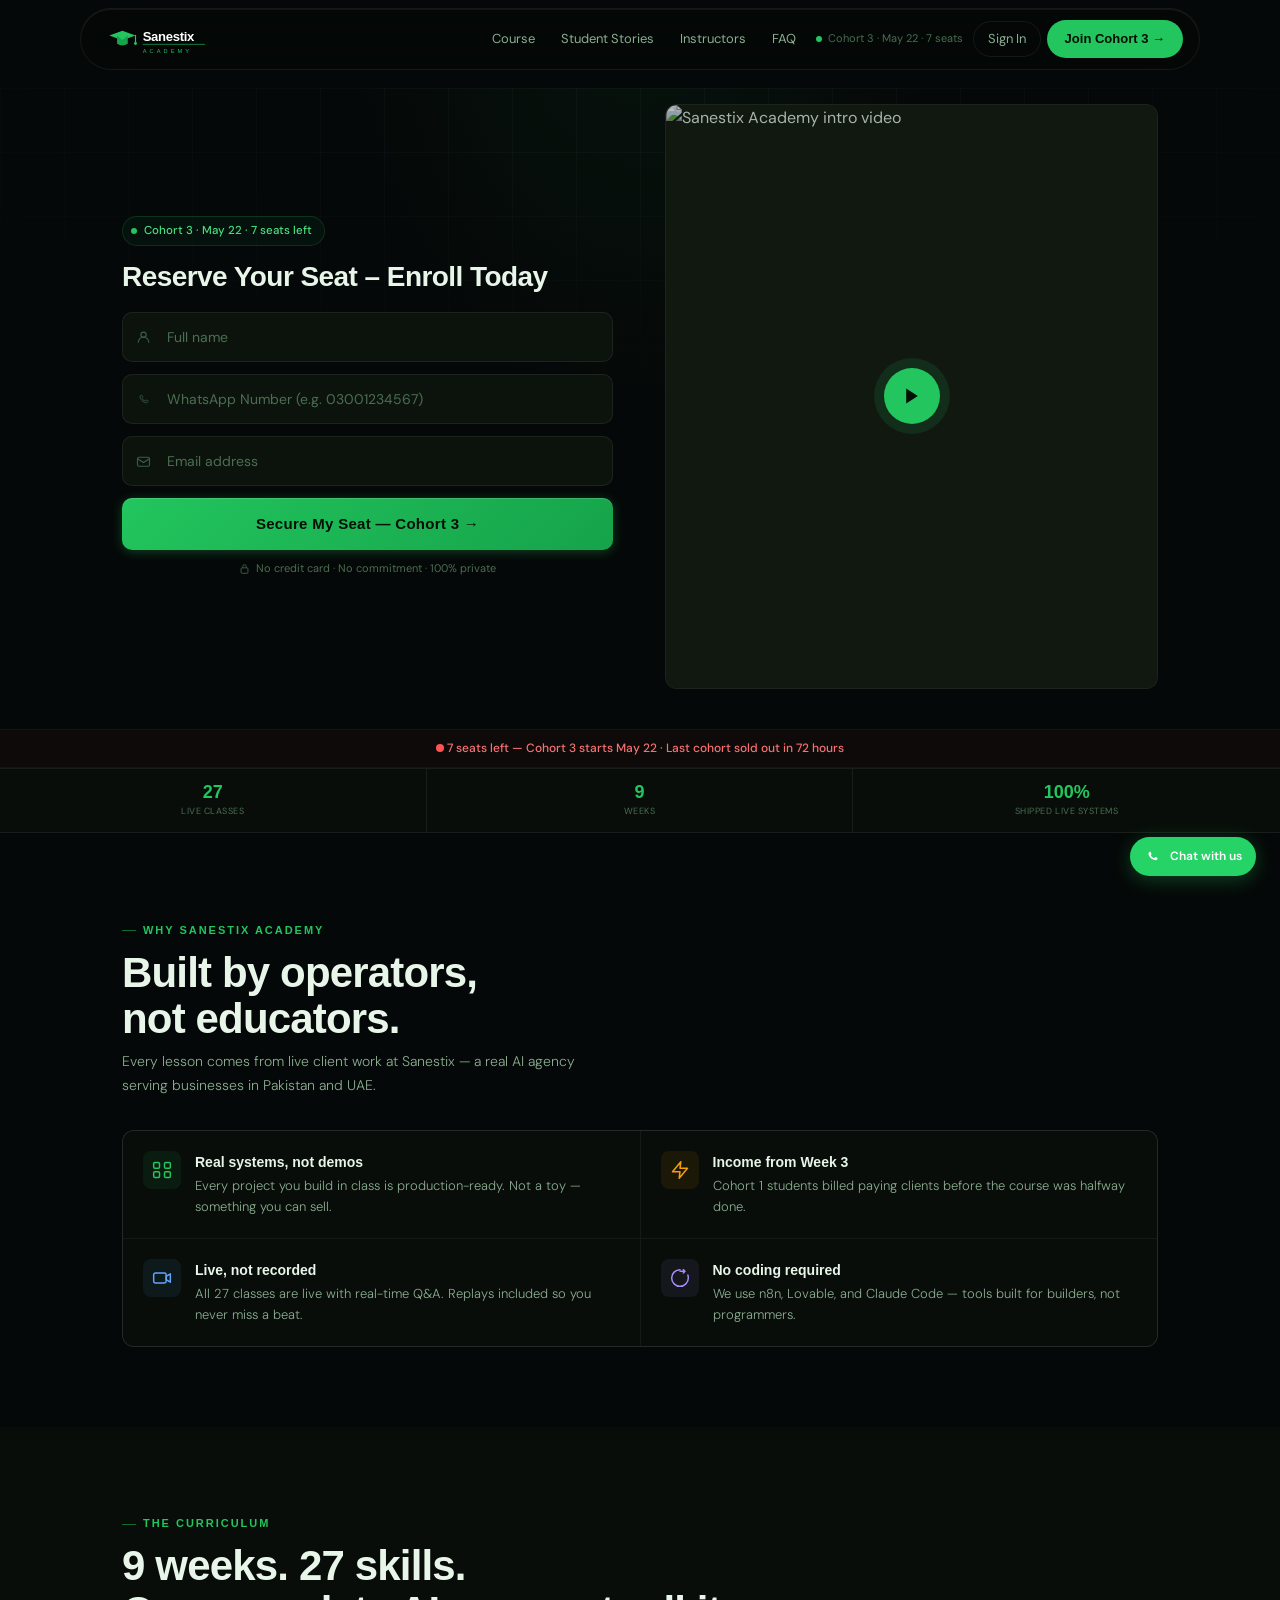
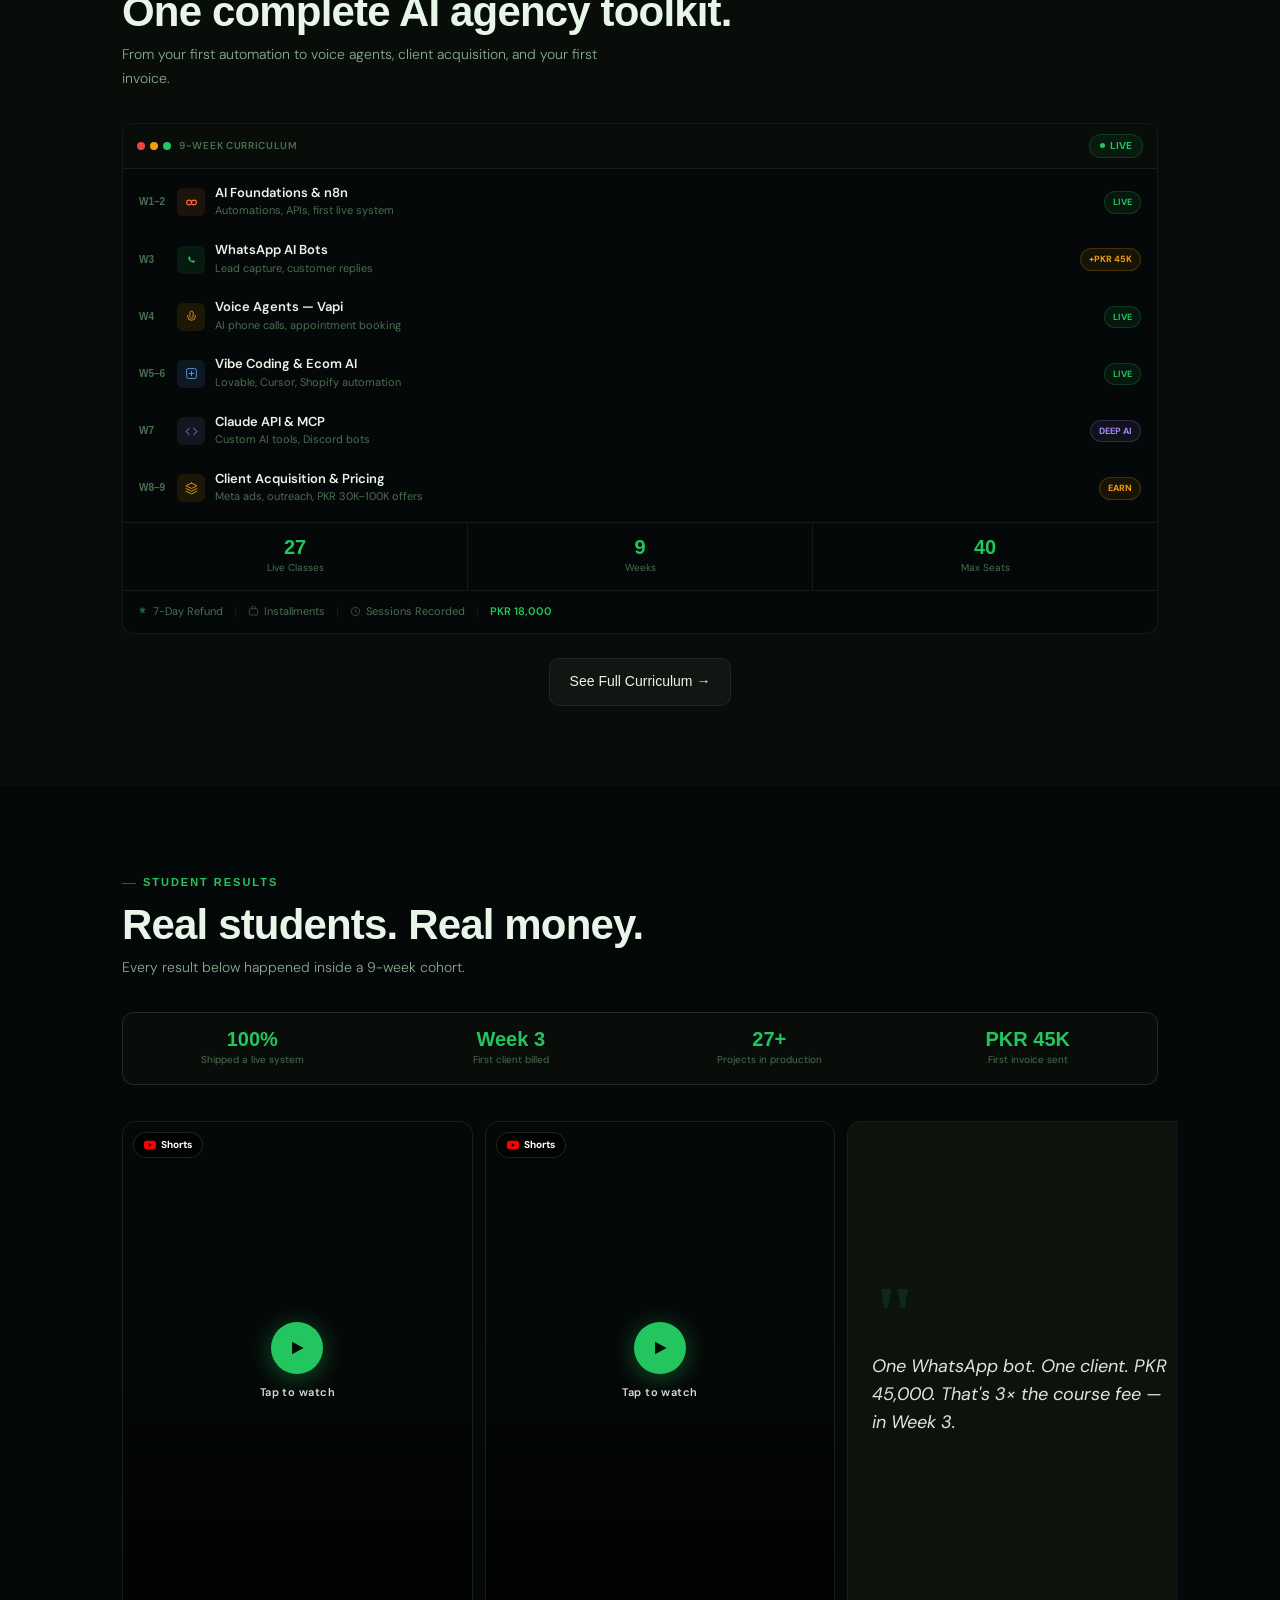
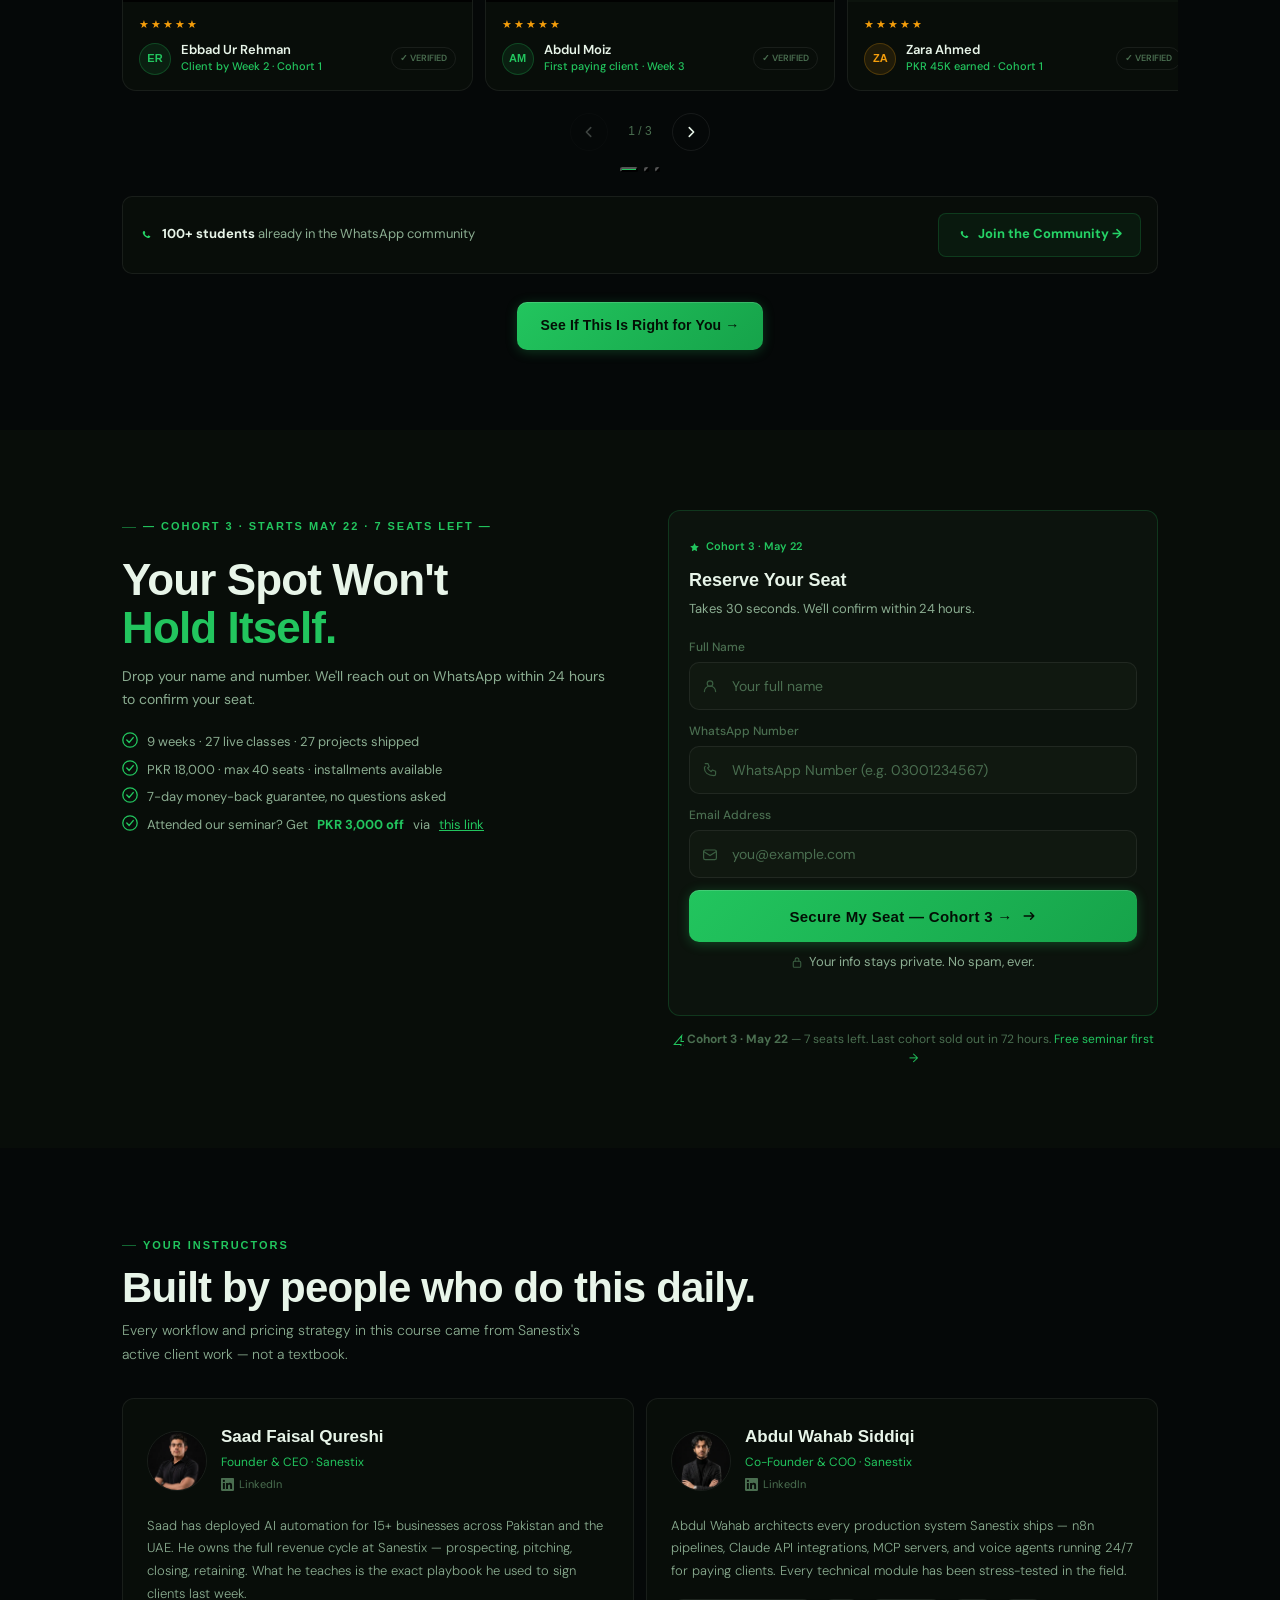
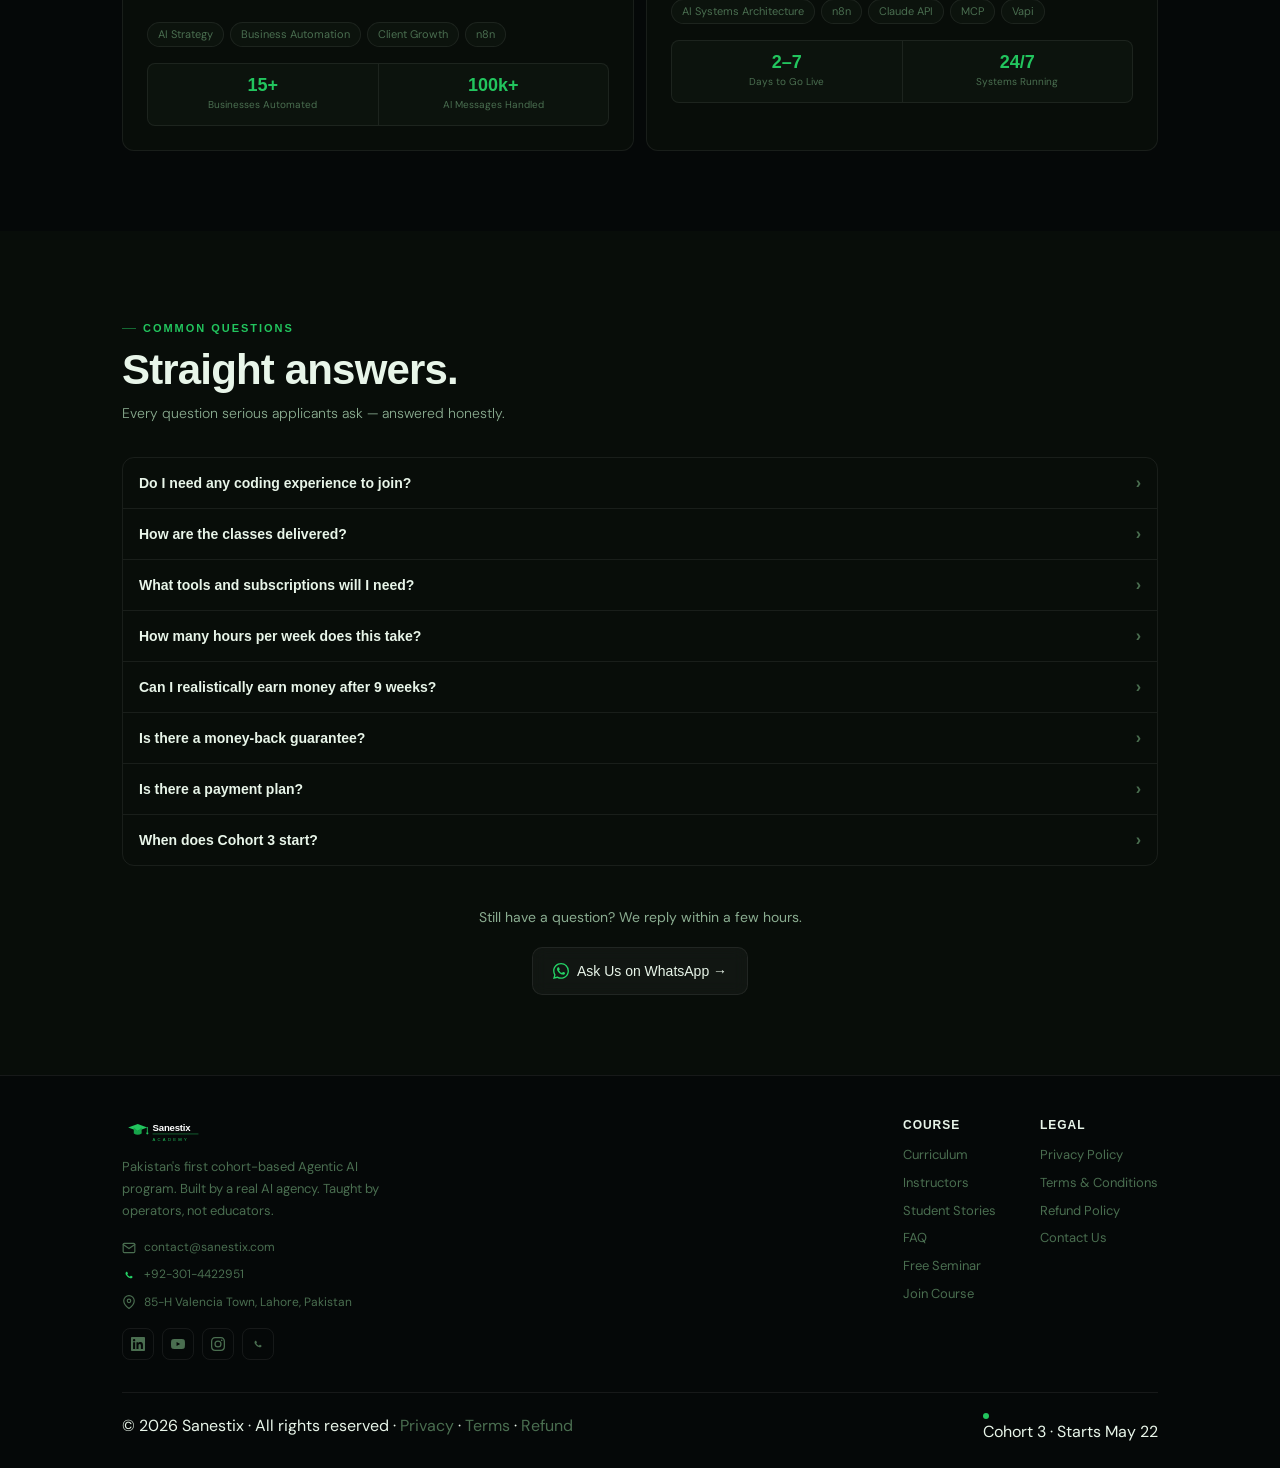
==== commit 0256e323: "Implement email validation and duplicate check Added email input validation and duplicate check to t" ====
--- a/index.html
+++ b/index.html
@@ -836,6 +836,17 @@
             <div class="f-error-msg" id="h-phone-err">
               <svg width="12" height="12" viewBox="0 0 16 16" fill="none"><circle cx="8" cy="8" r="7" stroke="#ef4444" stroke-width="1.4"/><line x1="8" y1="5" x2="8" y2="9" stroke="#ef4444" stroke-width="1.4" stroke-linecap="round"/><circle cx="8" cy="11.5" r=".8" fill="#ef4444"/></svg>
               Enter a valid WhatsApp number (10–13 digits)
+            </div>
+          </div>
+          <div class="f-field">
+            <div class="f-input-wrap">
+              <svg class="f-icon" width="15" height="15" viewBox="0 0 20 20" fill="none"><rect x="2" y="5" width="16" height="12" rx="2" stroke="#3a5e41" stroke-width="1.5"/><path d="M2 7l8 5 8-5" stroke="#3a5e41" stroke-width="1.5" stroke-linecap="round"/></svg>
+              <input type="email" id="h-email" class="f-input" placeholder="Email address" autocomplete="email" oninput="validateHeroEmail()">
+              <svg class="f-tick" width="16" height="16" viewBox="0 0 20 20" fill="none"><circle cx="10" cy="10" r="9" fill="rgba(34,197,94,.15)"/><polyline points="6,10 9,13 14,7" stroke="#22c55e" stroke-width="1.8" stroke-linecap="round" stroke-linejoin="round"/></svg>
+            </div>
+            <div class="f-error-msg" id="h-email-err">
+              <svg width="12" height="12" viewBox="0 0 16 16" fill="none"><circle cx="8" cy="8" r="7" stroke="#ef4444" stroke-width="1.4"/><line x1="8" y1="5" x2="8" y2="9" stroke="#ef4444" stroke-width="1.4" stroke-linecap="round"/><circle cx="8" cy="11.5" r=".8" fill="#ef4444"/></svg>
+              Enter a valid email address
             </div>
           </div>
           <button class="f-submit" id="heroSubmitBtn" onclick="handleHeroFormSubmit()">
@@ -1684,21 +1695,63 @@
   err.classList.toggle('show',!valid&&val.length>0);
   return valid;
 }
+function validateHeroEmail(){
+  var input=document.getElementById('h-email');
+  var err=document.getElementById('h-email-err');
+  var val=input.value.trim();
+  var valid=/^[^\s@]+@[^\s@]+\.[^\s@]+$/.test(val);
+  input.classList.toggle('valid',valid);
+  input.classList.toggle('error',!valid&&val.length>0);
+  err.classList.toggle('show',!valid&&val.length>0);
+  // duplicate check on blur/input
+  if(valid){
+    try{
+      var submitted=JSON.parse(localStorage.getItem('sanestix_leads')||'[]');
+      var dup=submitted.some(function(e){return e.email&&e.email.toLowerCase()===val.toLowerCase()});
+      if(dup){
+        input.classList.remove('valid');input.classList.add('error');
+        err.textContent='This email is already registered. Check WhatsApp for confirmation.';
+        err.classList.add('show');
+        return false;
+      }
+    }catch(ex){}
+  }
+  return valid;
+}
 function handleHeroFormSubmit(){
   var nameOk=validateHeroName();
   var phoneOk=validateHeroPhone();
+  var emailOk=validateHeroEmail();
   var name=document.getElementById('h-name');
   var phone=document.getElementById('h-phone');
+  var email=document.getElementById('h-email');
   if(!name.value.trim()){name.classList.add('error');document.getElementById('h-name-err').classList.add('show');name.focus();return}
   if(!nameOk){name.focus();return}
   if(!phone.value.trim()){phone.classList.add('error');document.getElementById('h-phone-err').classList.add('show');phone.focus();return}
   if(!phoneOk){phone.focus();return}
+  if(!email.value.trim()){email.classList.add('error');document.getElementById('h-email-err').classList.add('show');email.focus();return}
+  if(!emailOk){email.focus();return}
+  // duplicate phone check
+  try{
+    var rawPhone=phone.value.replace(/[\s\-\(\)]/g,'');
+    var submitted=JSON.parse(localStorage.getItem('sanestix_leads')||'[]');
+    var dupPhone=submitted.some(function(e){return e.phone&&e.phone.replace(/\D/g,'')===rawPhone});
+    if(dupPhone){
+      phone.classList.add('error');
+      document.getElementById('h-phone-err').textContent='This number is already registered. Check WhatsApp for confirmation.';
+      document.getElementById('h-phone-err').classList.add('show');
+      phone.focus();return;
+    }
+    // save entry
+    submitted.push({email:email.value.trim().toLowerCase(),phone:rawPhone,ts:Date.now()});
+    localStorage.setItem('sanestix_leads',JSON.stringify(submitted));
+  }catch(ex){}
   var btn=document.getElementById('heroSubmitBtn');
   var btnText=document.getElementById('heroBtnText');
   btn.disabled=true;
   btnText.textContent='Redirecting…';
-  submitLead(name.value.trim(),phone.value.trim(),'','Hero Form');
-  var params=new URLSearchParams({name:name.value.trim(),phone:phone.value.trim()});
+  submitLead(name.value.trim(),phone.value.trim(),email.value.trim(),'Hero Form');
+  var params=new URLSearchParams({name:name.value.trim(),phone:phone.value.trim(),email:email.value.trim()});
   setTimeout(function(){window.location.href='enroll.html?'+params.toString();},600);
 }
 
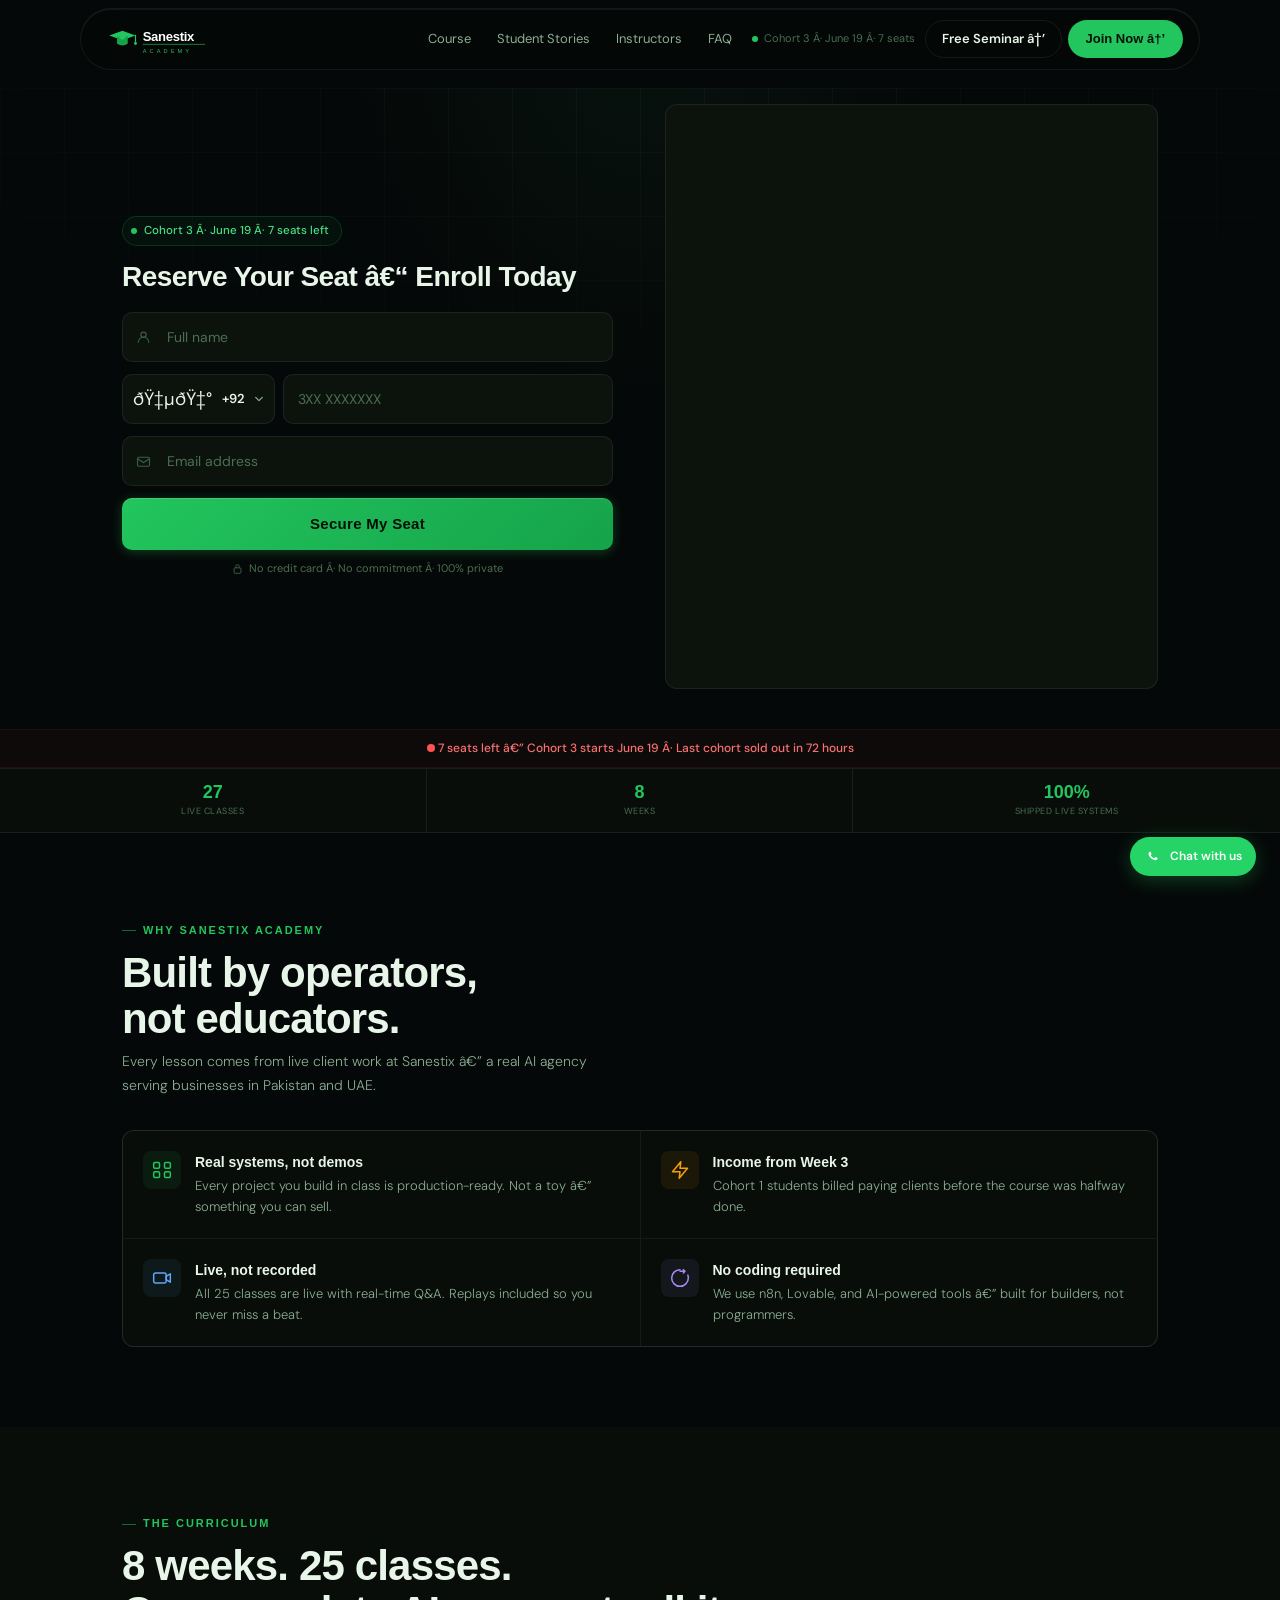
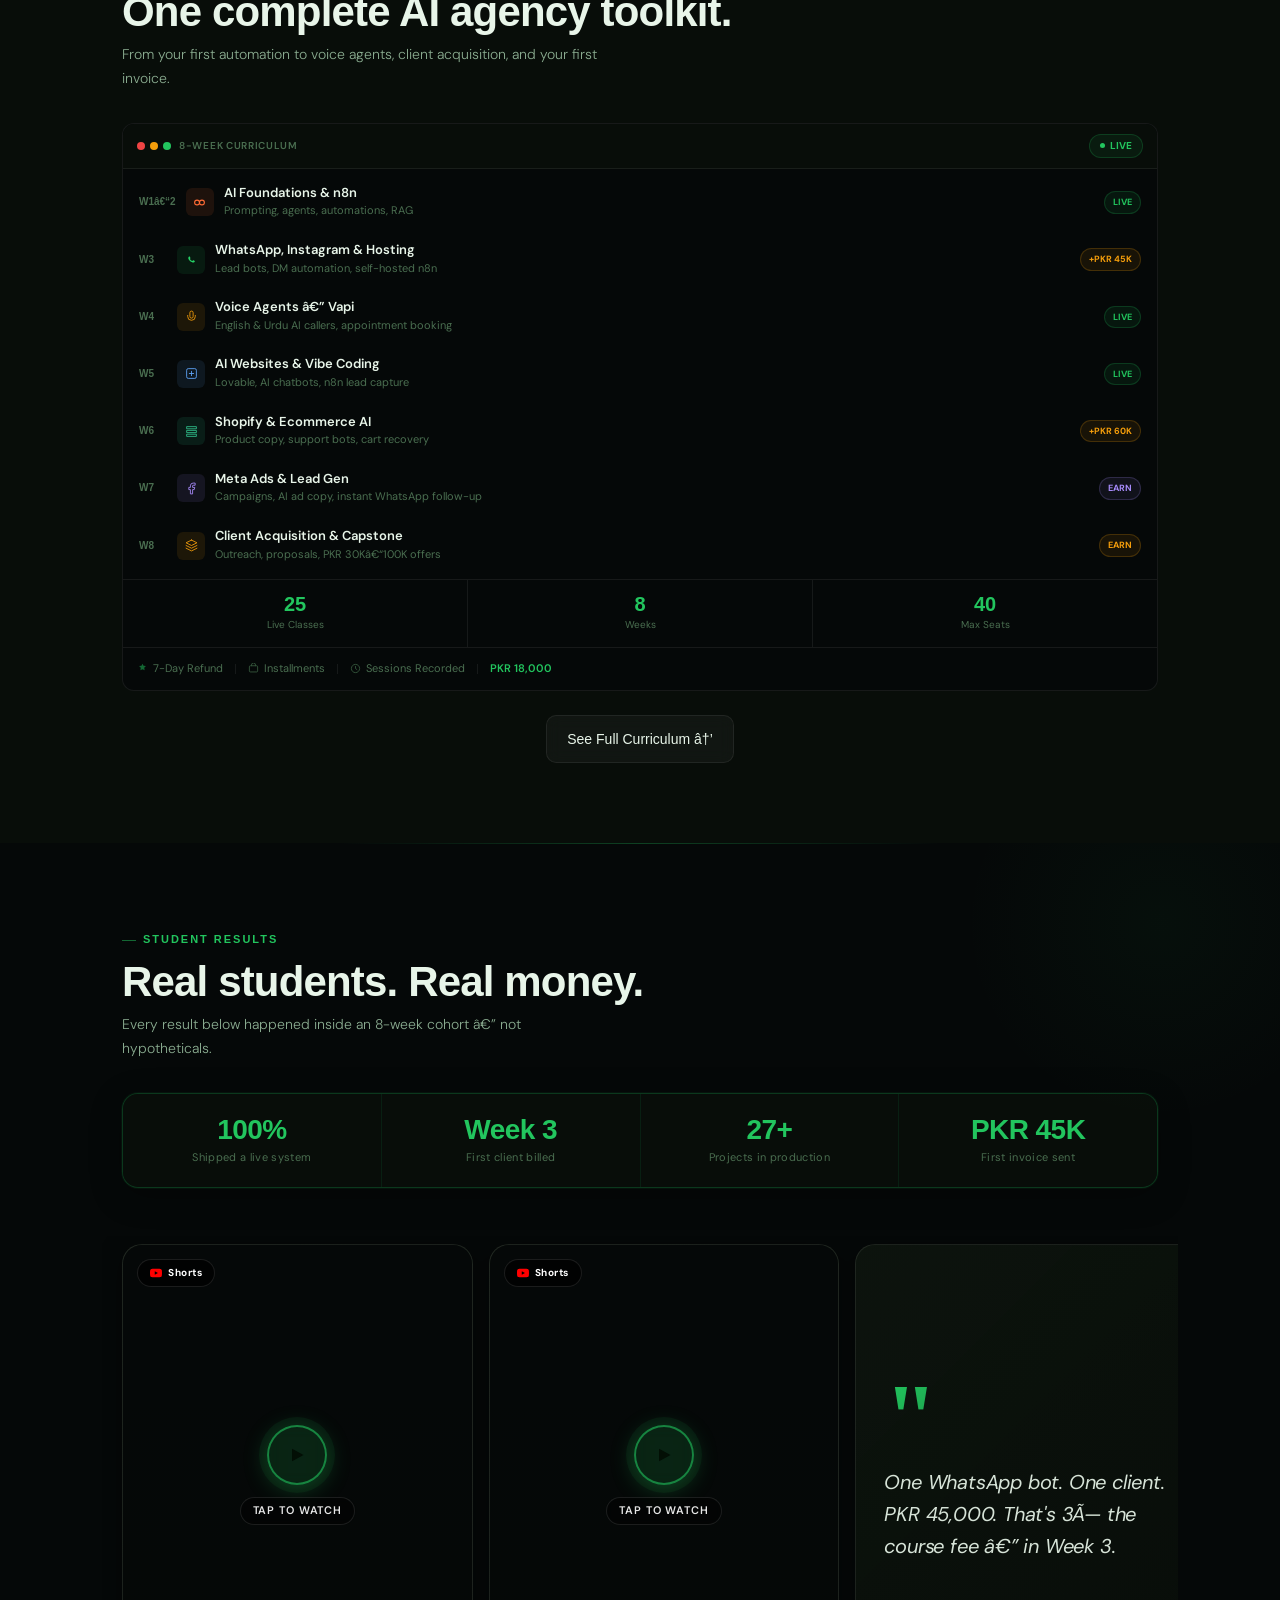
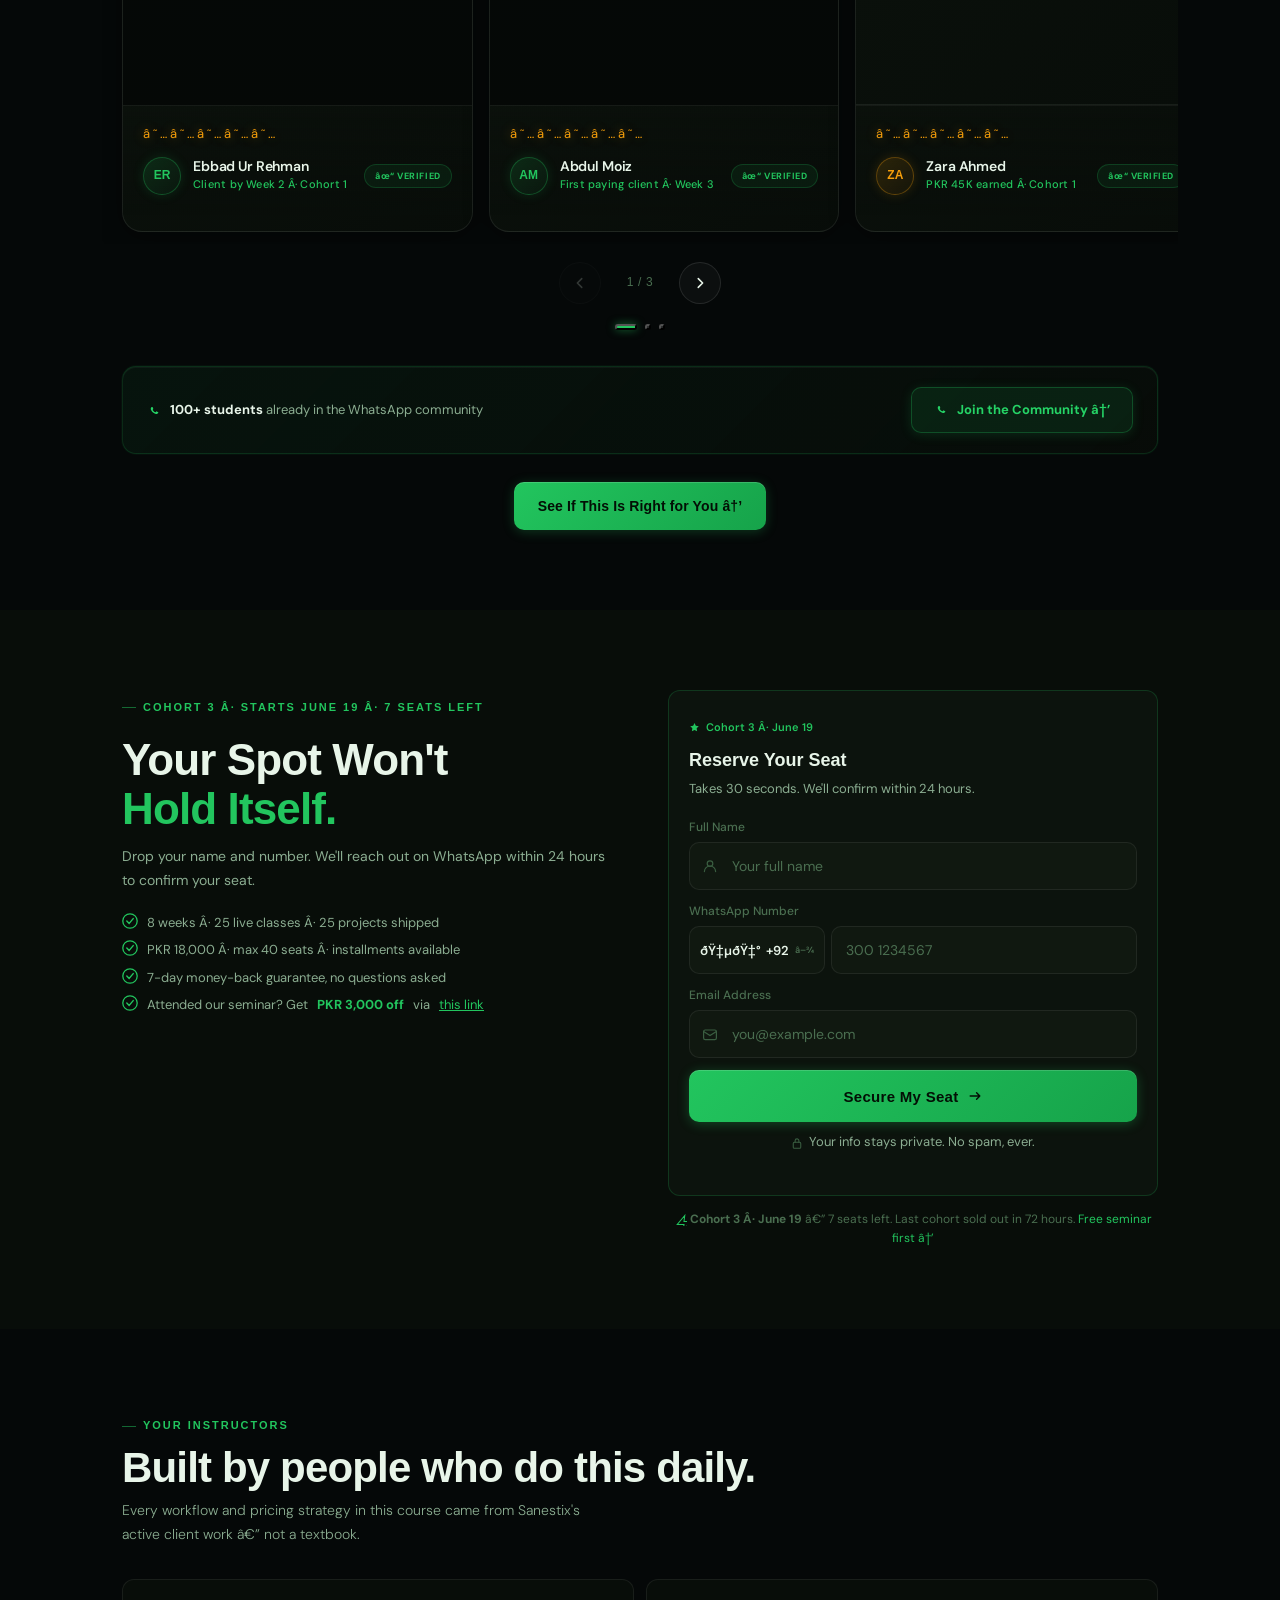
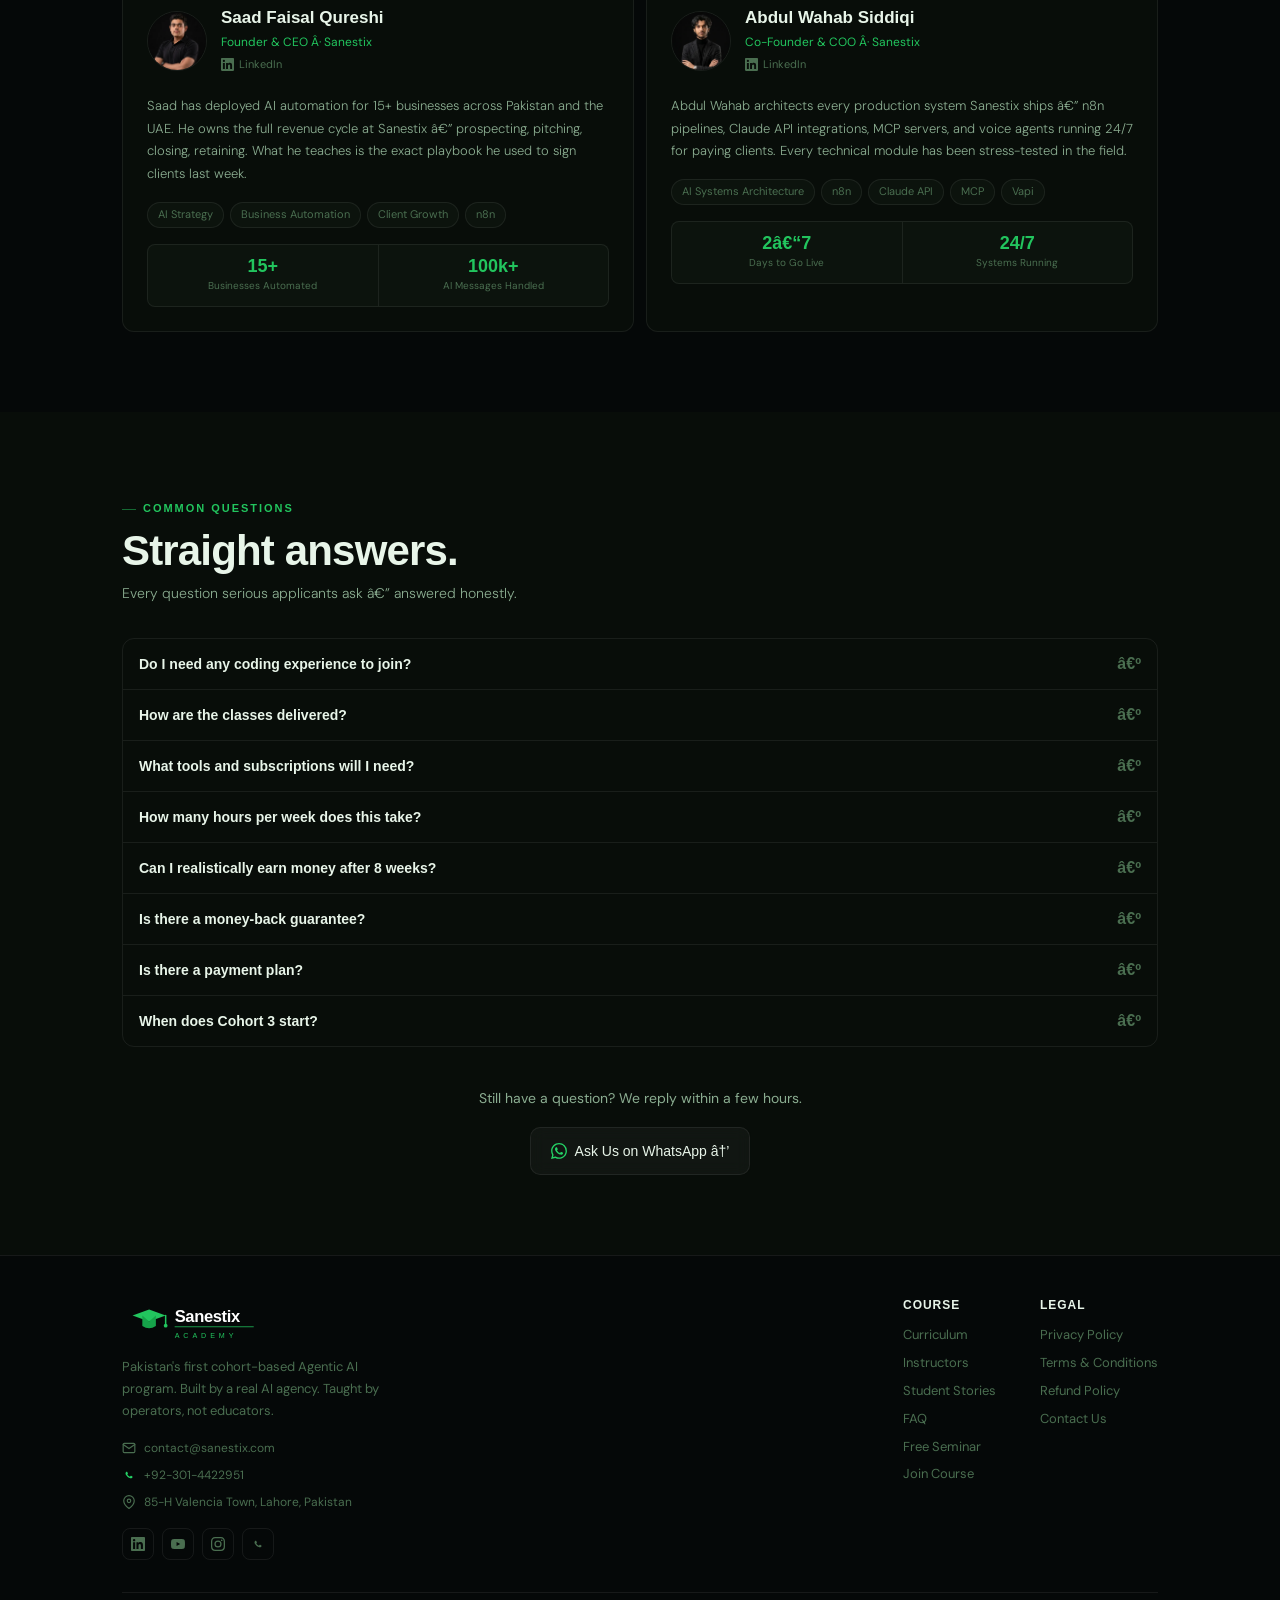
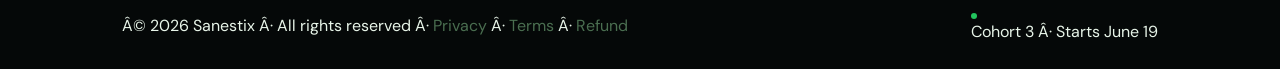
==== commit 1bc7dc47: "Update cohort start date to June 19" ====
--- a/index.html
+++ b/index.html
@@ -1,18 +1,42 @@
 <!DOCTYPE html>
 <html lang="en">
 <head>
+  <!-- Google Tag Manager -->
+<script>(function(w,d,s,l,i){w[l]=w[l]||[];w[l].push({'gtm.start':
+new Date().getTime(),event:'gtm.js'});var f=d.getElementsByTagName(s)[0],
+j=d.createElement(s),dl=l!='dataLayer'?'&l='+l:'';j.async=true;j.src=
+'https://www.googletagmanager.com/gtm.js?id='+i+dl;f.parentNode.insertBefore(j,f);
+})(window,document,'script','dataLayer','GTM-P9VDV9BF');</script>
+<!-- End Google Tag Manager -->
+<!-- Meta Pixel Code -->
+<script>
+!function(f,b,e,v,n,t,s)
+{if(f.fbq)return;n=f.fbq=function(){n.callMethod?
+n.callMethod.apply(n,arguments):n.queue.push(arguments)};
+if(!f._fbq)f._fbq=n;n.push=n;n.loaded=!0;n.version='2.0';
+n.queue=[];t=b.createElement(e);t.async=!0;
+t.src=v;s=b.getElementsByTagName(e)[0];
+s.parentNode.insertBefore(t,s)}(window, document,'script',
+'https://connect.facebook.net/en_US/fbevents.js');
+fbq('init', '1153351476932242');
+fbq('track', 'PageView');
+</script>
+<noscript><img height="1" width="1" style="display:none"
+src="https://www.facebook.com/tr?id=1153351476932242&ev=PageView&noscript=1"
+/></noscript>
+<!-- End Meta Pixel Code -->
 <meta charset="UTF-8">
 <link rel="icon" type="image/svg+xml" href="favicon.svg">
 <meta name="viewport" content="width=device-width, initial-scale=1.0">
 <title>Sanestix Academy — Agentic AI Mastery Course</title>
-<meta name="description" content="Learn to build production-ready AI agents in 9 weeks. Hands-on Agentic AI Mastery program by Sanestix — real projects, live classes, zero fluff.">
+<meta name="description" content="Learn to build production-ready AI agents in 8 weeks. Hands-on Agentic AI Mastery program by Sanestix — real projects, live classes, zero fluff.">
 <meta name="keywords" content="agentic AI course, AI agents training, learn AI agents, Sanestix Academy, AI mastery program, build AI agents, live AI course">
 <meta name="author" content="Sanestix">
 <link rel="canonical" href="https://academy.sanestix.com/">
 <meta property="og:type" content="website">
 <meta property="og:url" content="https://academy.sanestix.com/">
 <meta property="og:title" content="Sanestix Academy — Agentic AI Mastery Course">
-<meta property="og:description" content="Learn to build production-ready AI agents in 9 weeks. Hands-on Agentic AI Mastery program — real projects, live classes, zero fluff.">
+<meta property="og:description" content="Learn to build production-ready AI agents in 8 weeks. Hands-on Agentic AI Mastery program — real projects, live classes, zero fluff.">
 <meta property="og:image" content="https://academy.sanestix.com/og-home.png">
 <meta property="og:image:width" content="1200">
 <meta property="og:image:height" content="630">
@@ -21,7 +45,7 @@
 <meta name="twitter:card" content="summary_large_image">
 <meta name="twitter:url" content="https://academy.sanestix.com/">
 <meta name="twitter:title" content="Sanestix Academy — Agentic AI Mastery Course">
-<meta name="twitter:description" content="Learn to build production-ready AI agents in 9 weeks. Real projects, live classes, zero fluff.">
+<meta name="twitter:description" content="Learn to build production-ready AI agents in 8 weeks. Real projects, live classes, zero fluff.">
 <meta name="twitter:image" content="https://academy.sanestix.com/og-home.png">
 
 <link rel="preconnect" href="https://fonts.googleapis.com">
@@ -163,15 +187,23 @@
 .nav-cta-mobile{
   font-family:var(--font-head);font-size:12px;font-weight:700;
   background:var(--g1);color:#030f05;padding:8px 14px;border-radius:999px;min-height:36px;
-  display:flex;align-items:center;transition:background .12s;
-}
-.nav-cta-mobile:hover{background:var(--g3)}
+  display:flex;align-items:center;
+  transition:background .2s ease,transform .2s ease,box-shadow .2s ease;
+  position:relative;overflow:hidden;
+}
+.nav-cta-mobile:hover{background:var(--g3);transform:translateY(-1px);box-shadow:0 4px 14px rgba(34,197,94,.4);}
+.nav-cta-mobile:active{transform:translateY(0);box-shadow:none;}
 .nav-cta-desktop{
   display:none;font-family:var(--font-head);font-size:13px;font-weight:700;
   background:var(--g1);color:#030f05;padding:9px 18px;border-radius:999px;
-  align-items:center;transition:background .12s;
-}
-.nav-cta-desktop:hover{background:var(--g3)}
+  align-items:center;
+  transition:background .2s ease,transform .2s ease,box-shadow .2s ease;
+  position:relative;overflow:hidden;
+}
+.nav-cta-desktop:hover{background:var(--g3);transform:translateY(-1px);box-shadow:0 4px 14px rgba(34,197,94,.4);}
+.nav-cta-desktop:active{transform:translateY(0);box-shadow:none;}
+.nav-seminar-btn{display:none;font-size:13px;font-weight:600;color:var(--text);padding:8px 16px;border-radius:999px;border:1px solid var(--border);transition:color .12s,border-color .12s}
+.nav-seminar-btn:hover{color:var(--g1);border-color:var(--g1)}
 .nav-hamburger{
   display:flex;align-items:center;justify-content:center;
   width:36px;height:36px;border-radius:8px;cursor:pointer;
@@ -349,18 +381,24 @@
   color:#030f05;border:none;border-radius:10px;
   padding:0 16px;font-size:15px;font-weight:700;cursor:pointer;
   margin-top:8px;
-  transition:all .2s cubic-bezier(.4,0,.2,1);
+  transition:transform .25s cubic-bezier(.34,1.56,.64,1),box-shadow .25s ease,background .25s ease;
   font-family:var(--font-head);min-height:52px;
   box-shadow:0 2px 12px rgba(34,197,94,.3),inset 0 1px 0 rgba(255,255,255,.15);
-  letter-spacing:.02em;
-}
+  letter-spacing:.02em;position:relative;overflow:hidden;
+}
+.f-submit::after{
+  content:'';position:absolute;inset:0;
+  background:linear-gradient(105deg,transparent 40%,rgba(255,255,255,.22) 50%,transparent 60%);
+  transform:translateX(-100%);transition:transform .55s ease;
+}
+.f-submit:hover::after{transform:translateX(100%);}
 .f-submit:hover{
   background:linear-gradient(135deg,#4ade80 0%,var(--g1) 100%);
-  box-shadow:0 6px 24px rgba(34,197,94,.45);
-  transform:translateY(-2px);
-}
-.f-submit:active{transform:translateY(0)}
-.f-submit:disabled{opacity:.6;cursor:not-allowed;transform:none}
+  box-shadow:0 8px 28px rgba(34,197,94,.5);
+  transform:translateY(-3px) scale(1.01);
+}
+.f-submit:active{transform:translateY(0) scale(.98);box-shadow:0 2px 8px rgba(34,197,94,.3);}
+.f-submit:disabled{opacity:.6;cursor:not-allowed;transform:none;}
 .f-privacy{display:flex;align-items:center;justify-content:center;gap:6px;color:var(--text3);font-size:11px;margin:10px 0 0;text-align:center}
 .f-success{display:none;text-align:center;padding:24px 0}
 .f-success svg{margin:0 auto 12px;display:block}
@@ -427,100 +465,230 @@
 .curr-trust-sep{width:1px;height:10px;background:var(--border);margin-right:12px}
 
 /* ══ TESTIMONIALS ══ */
-.testi-section{padding:60px 0;background:var(--bg);overflow:hidden}
+/* ══ TESTIMONIALS — REDESIGNED ══ */
+.testi-section{
+  padding:80px 0 90px;
+  background:var(--bg);
+  overflow:hidden;
+  position:relative;
+}
+.testi-section::before{
+  content:'';position:absolute;top:0;left:50%;transform:translateX(-50%);
+  width:600px;height:1px;
+  background:linear-gradient(90deg,transparent,rgba(34,197,94,.3),transparent);
+}
+.testi-section::after{
+  content:'';position:absolute;top:-120px;right:-80px;
+  width:400px;height:400px;border-radius:50%;
+  background:radial-gradient(circle,rgba(34,197,94,.04) 0%,transparent 70%);
+  pointer-events:none;
+}
+
+/* Proof strip — complete rework */
 .proof-strip{
-  display:flex;justify-content:center;
-  background:var(--border);border:1px solid var(--border);border-radius:var(--radius-lg);
-  overflow:hidden;margin-bottom:32px;
-}
-.proof-cell{background:var(--bg2);padding:16px 20px;text-align:center;flex:1}
-.proof-num{font-family:var(--font-head);font-size:20px;font-weight:700;color:var(--g1);line-height:1}
-.proof-lbl{font-size:10px;color:var(--text3);margin-top:3px}
+  display:grid;grid-template-columns:repeat(4,1fr);
+  gap:1px;background:rgba(34,197,94,.12);
+  border:1px solid rgba(34,197,94,.15);border-radius:16px;
+  overflow:hidden;margin-bottom:48px;
+  box-shadow:0 0 0 1px rgba(34,197,94,.06),0 8px 32px rgba(0,0,0,.3);
+}
+.proof-cell{
+  background:var(--bg2);padding:22px 16px;text-align:center;
+  position:relative;transition:background .2s;
+}
+.proof-cell:hover{background:var(--bg3)}
+.proof-cell::after{
+  content:'';position:absolute;bottom:0;left:50%;transform:translateX(-50%);
+  width:32px;height:2px;background:var(--g1);opacity:0;border-radius:99px;
+  transition:opacity .2s;
+}
+.proof-cell:hover::after{opacity:.6}
+.proof-num{
+  font-family:var(--font-head);font-size:clamp(20px,4vw,28px);
+  font-weight:700;color:var(--g1);line-height:1;
+  letter-spacing:-.02em;margin-bottom:6px;
+}
+.proof-lbl{font-size:11px;color:var(--text3);letter-spacing:.03em;line-height:1.4}
+
+/* Carousel system */
 .carousel-outer{position:relative;margin:0 -20px}
-.carousel-track-wrap{overflow:hidden;padding:4px 20px 8px}
-.carousel-track{display:flex;gap:12px;transition:transform .35s cubic-bezier(.4,0,.2,1);will-change:transform}
-/* Tcard */
+.carousel-track-wrap{overflow:hidden;padding:8px 20px 12px}
+.carousel-track{display:flex;gap:16px;transition:transform .4s cubic-bezier(.16,1,.3,1);will-change:transform}
+
+/* Tcard — full redesign */
 .tcard{
   flex:0 0 calc(100% - 0px);max-width:100%;
-  background:var(--bg2);border:1px solid var(--border);border-radius:14px;
-  overflow:hidden;
-}
+  background:linear-gradient(145deg,rgba(16,24,16,.9) 0%,rgba(8,13,9,.95) 100%);
+  border:1px solid rgba(255,255,255,.08);
+  border-radius:20px;overflow:hidden;
+  box-shadow:0 4px 24px rgba(0,0,0,.4),inset 0 1px 0 rgba(255,255,255,.04);
+  transition:transform .25s,box-shadow .25s;
+}
+.tcard:hover{
+  transform:translateY(-3px);
+  box-shadow:0 12px 40px rgba(0,0,0,.5),0 0 0 1px rgba(34,197,94,.12);
+}
+
+/* Video area */
 .tcard-video{
   position:relative;background:var(--bg);overflow:hidden;cursor:pointer;
   width:100%;
 }
-/* Mobile: fixed tall height */
-.tcard-video{height:360px}
-@media(min-width:480px){.tcard-video{height:420px}}
-@media(min-width:640px){.tcard-video{height:440px}}
-@media(min-width:900px){.tcard-video{height:480px}}
+.tcard-video{height:340px}
+@media(min-width:480px){.tcard-video{height:390px}}
+@media(min-width:640px){.tcard-video{height:420px}}
+@media(min-width:900px){.tcard-video{height:460px}}
+
 .tcard-video-bg{
   position:absolute;inset:0;width:100%;height:100%;
   object-fit:cover;object-position:center top;
-  opacity:.82;transition:transform .3s,opacity .3s;
-}
-.tcard-video:hover .tcard-video-bg{transform:scale(1.02);opacity:.9}
+  opacity:.75;transition:transform .4s ease,opacity .3s;
+}
+.tcard-video:hover .tcard-video-bg{transform:scale(1.03);opacity:.88}
 .tcard-video-overlay{
   position:absolute;inset:0;
-  background:linear-gradient(to top,rgba(0,0,0,.88) 0%,rgba(0,0,0,.1) 45%,transparent 65%);
-  display:flex;flex-direction:column;align-items:center;justify-content:center;gap:10px;
+  background:linear-gradient(to top,rgba(5,8,6,.95) 0%,rgba(5,8,6,.35) 40%,transparent 70%);
+  display:flex;flex-direction:column;align-items:center;justify-content:center;gap:12px;
 }
 .tcard-play{
-  width:52px;height:52px;border-radius:50%;
-  background:var(--g1);display:flex;align-items:center;justify-content:center;
-  box-shadow:0 4px 24px rgba(34,197,94,.4);transition:transform .2s,box-shadow .2s;
-}
-.tcard-video:hover .tcard-play{transform:scale(1.1);box-shadow:0 6px 32px rgba(34,197,94,.55)}
-.tcard-play-label{font-size:11px;color:rgba(255,255,255,.85);font-weight:600;letter-spacing:.04em}
+  width:60px;height:60px;border-radius:50%;
+  background:rgba(34,197,94,.15);
+  border:2px solid rgba(34,197,94,.6);
+  display:flex;align-items:center;justify-content:center;
+  backdrop-filter:blur(8px);
+  box-shadow:0 0 0 8px rgba(34,197,94,.07),0 4px 24px rgba(34,197,94,.3);
+  transition:transform .25s,box-shadow .25s,background .25s;
+}
+.tcard-video:hover .tcard-play{
+  transform:scale(1.12);
+  background:rgba(34,197,94,.25);
+  box-shadow:0 0 0 12px rgba(34,197,94,.1),0 8px 32px rgba(34,197,94,.5);
+}
+.tcard-play-label{
+  font-size:11px;color:rgba(255,255,255,.9);font-weight:600;
+  letter-spacing:.08em;text-transform:uppercase;
+  background:rgba(0,0,0,.4);backdrop-filter:blur(4px);
+  padding:4px 12px;border-radius:99px;border:1px solid rgba(255,255,255,.1);
+}
 .yt-badge{
-  position:absolute;top:10px;left:10px;
-  display:flex;align-items:center;gap:5px;
-  background:rgba(0,0,0,.7);backdrop-filter:blur(6px);
-  border:1px solid rgba(255,255,255,.12);border-radius:99px;
-  padding:4px 10px;font-size:10px;color:#fff;font-weight:700;
-}
-.tcard-quote-bg{background:var(--bg3);cursor:default}
+  position:absolute;top:14px;left:14px;
+  display:flex;align-items:center;gap:6px;
+  background:rgba(0,0,0,.65);backdrop-filter:blur(8px);
+  border:1px solid rgba(255,255,255,.1);border-radius:99px;
+  padding:5px 12px;font-size:10px;color:#fff;font-weight:700;letter-spacing:.05em;
+}
+
+/* Quote cards */
+.tcard-quote-bg{
+  background:linear-gradient(135deg,rgba(12,19,13,.95) 0%,rgba(8,13,9,1) 100%);
+  cursor:default;border-bottom:1px solid rgba(255,255,255,.06);
+}
 .tcard-quote-visual{
-  position:absolute;inset:0;padding:28px 24px;
-  display:flex;flex-direction:column;justify-content:center;gap:10px;z-index:2;
-}
-.tcard-big-quote{font-family:Georgia,serif;font-size:80px;font-weight:700;color:var(--g1);opacity:.12;line-height:.7;flex-shrink:0}
-.tcard-preview-text{font-size:18px;font-weight:400;color:rgba(255,255,255,.88);line-height:1.55;font-style:italic}
-.tcard-body{padding:14px 16px}
-.tcard-stars{color:var(--amber);font-size:11px;letter-spacing:2px;margin-bottom:8px}
+  position:absolute;inset:0;padding:32px 28px;
+  display:flex;flex-direction:column;justify-content:center;gap:16px;z-index:2;
+}
+.tcard-big-quote{
+  font-family:Georgia,serif;font-size:96px;font-weight:700;
+  background:linear-gradient(135deg,var(--g1),rgba(34,197,94,.2));
+  -webkit-background-clip:text;-webkit-text-fill-color:transparent;
+  background-clip:text;
+  line-height:.65;flex-shrink:0;
+}
+.tcard-preview-text{
+  font-size:clamp(16px,3.5vw,20px);font-weight:400;
+  color:rgba(232,245,233,.92);line-height:1.6;font-style:italic;
+  letter-spacing:-.01em;
+}
+
+/* Card footer */
+.tcard-body{
+  padding:18px 20px 20px;
+  background:linear-gradient(to bottom,rgba(8,13,9,0),rgba(8,13,9,.5));
+  border-top:1px solid rgba(255,255,255,.05);
+}
+.tcard-stars{
+  color:var(--amber);font-size:13px;letter-spacing:3px;
+  margin-bottom:12px;text-shadow:0 0 12px rgba(245,158,11,.4);
+}
 .tcard-quote{display:none}
-.tcard-author{display:flex;align-items:center;gap:10px}
-.av{width:32px;height:32px;border-radius:50%;flex-shrink:0;display:flex;align-items:center;justify-content:center;font-size:11px;font-weight:700;font-family:var(--font-head)}
-.av-g{background:rgba(34,197,94,.1);border:1px solid rgba(34,197,94,.25);color:var(--g1)}
-.av-a{background:rgba(245,158,11,.1);border:1px solid rgba(245,158,11,.22);color:var(--amber)}
-.av-p{background:rgba(167,139,250,.1);border:1px solid rgba(167,139,250,.22);color:var(--purple)}
-.tcard-name{font-size:13px;font-weight:600;color:var(--text);line-height:1.2}
-.tcard-detail{font-size:11px;color:var(--g1);margin-top:1px;font-weight:500}
-.badge-pill{margin-left:auto;background:transparent;border:1px solid var(--border);color:var(--text3);font-size:9px;font-weight:600;padding:3px 8px;border-radius:99px;flex-shrink:0}
-.carousel-dots{display:flex;align-items:center;justify-content:center;gap:6px;margin-top:16px}
-.cdot{width:5px;height:5px;border-radius:50%;background:var(--border);transition:all .22s;cursor:pointer}
-.cdot.active{background:var(--g1);width:18px;border-radius:99px}
-.carousel-arrows{display:flex;align-items:center;justify-content:center;gap:12px;margin-top:14px}
+.tcard-author{display:flex;align-items:center;gap:12px}
+.av{
+  width:38px;height:38px;border-radius:50%;flex-shrink:0;
+  display:flex;align-items:center;justify-content:center;
+  font-size:12px;font-weight:700;font-family:var(--font-head);
+}
+.av-g{
+  background:linear-gradient(135deg,rgba(34,197,94,.15),rgba(34,197,94,.05));
+  border:1.5px solid rgba(34,197,94,.3);color:var(--g1);
+  box-shadow:0 0 12px rgba(34,197,94,.15);
+}
+.av-a{
+  background:linear-gradient(135deg,rgba(245,158,11,.15),rgba(245,158,11,.05));
+  border:1.5px solid rgba(245,158,11,.3);color:var(--amber);
+  box-shadow:0 0 12px rgba(245,158,11,.15);
+}
+.av-p{
+  background:linear-gradient(135deg,rgba(167,139,250,.15),rgba(167,139,250,.05));
+  border:1.5px solid rgba(167,139,250,.3);color:var(--purple);
+  box-shadow:0 0 12px rgba(167,139,250,.15);
+}
+.tcard-name{font-size:14px;font-weight:600;color:var(--text);line-height:1.2;letter-spacing:-.01em}
+.tcard-detail{font-size:11px;color:var(--g1);margin-top:2px;font-weight:500;letter-spacing:.02em}
+.badge-pill{
+  margin-left:auto;
+  background:rgba(34,197,94,.08);
+  border:1px solid rgba(34,197,94,.2);
+  color:var(--g1);
+  font-size:9px;font-weight:700;padding:4px 10px;border-radius:99px;
+  flex-shrink:0;letter-spacing:.06em;
+}
+
+/* Carousel navigation */
+.carousel-dots{display:flex;align-items:center;justify-content:center;gap:8px;margin-top:20px}
+.cdot{width:6px;height:6px;border-radius:50%;background:rgba(255,255,255,.12);transition:all .25s;cursor:pointer}
+.cdot.active{background:var(--g1);width:22px;border-radius:99px;box-shadow:0 0 8px rgba(34,197,94,.5)}
+.carousel-arrows{display:flex;align-items:center;justify-content:center;gap:14px;margin-top:18px}
 .c-arrow{
-  width:38px;height:38px;border-radius:50%;background:transparent;border:1px solid var(--border);
-  display:flex;align-items:center;justify-content:center;cursor:pointer;transition:border-color .15s,background .15s;
-}
-.c-arrow:hover{border-color:var(--border2);background:rgba(34,197,94,.06)}
-.c-arrow.disabled{opacity:.25;pointer-events:none}
-.carousel-counter{font-size:12px;color:var(--text3);font-family:var(--font-head);padding:0 8px}
-/* Community bar */
+  width:42px;height:42px;border-radius:50%;
+  background:rgba(255,255,255,.03);
+  border:1px solid rgba(255,255,255,.1);
+  display:flex;align-items:center;justify-content:center;
+  cursor:pointer;transition:all .2s;
+}
+.c-arrow:hover{
+  border-color:rgba(34,197,94,.4);
+  background:rgba(34,197,94,.08);
+  box-shadow:0 0 16px rgba(34,197,94,.15);
+}
+.c-arrow.disabled{opacity:.2;pointer-events:none}
+.carousel-counter{
+  font-size:12px;color:var(--text3);font-family:var(--font-head);
+  padding:0 12px;letter-spacing:.05em;
+}
+
+/* Community bar — upgraded */
 .community-bar{
-  display:flex;flex-direction:column;align-items:center;gap:10px;margin-top:24px;
-  padding:16px;background:var(--bg2);border:1px solid var(--border);border-radius:10px;text-align:center;
-}
-.community-desc{font-size:13px;color:var(--text2)}
+  display:flex;flex-direction:column;align-items:center;gap:12px;margin-top:36px;
+  padding:20px 24px;
+  background:linear-gradient(135deg,rgba(37,211,102,.06) 0%,rgba(8,13,9,.8) 100%);
+  border:1px solid rgba(37,211,102,.15);
+  border-radius:14px;text-align:center;
+  box-shadow:0 0 0 1px rgba(37,211,102,.04),inset 0 1px 0 rgba(255,255,255,.04);
+}
+.community-desc{font-size:13px;color:var(--text2);line-height:1.5}
 .community-cta-btn{
-  display:inline-flex;align-items:center;gap:6px;
-  background:rgba(37,211,102,.06);border:1px solid rgba(37,211,102,.18);
+  display:inline-flex;align-items:center;gap:8px;
+  background:rgba(37,211,102,.1);
+  border:1px solid rgba(37,211,102,.25);
   color:#25d366;font-size:13px;font-weight:700;
-  padding:10px 18px;border-radius:8px;transition:background .15s;min-height:44px;
-}
-.community-cta-btn:hover{background:rgba(37,211,102,.12)}
+  padding:11px 22px;border-radius:10px;transition:all .2s;min-height:46px;
+  box-shadow:0 2px 12px rgba(37,211,102,.15);
+}
+.community-cta-btn:hover{
+  background:rgba(37,211,102,.18);
+  box-shadow:0 4px 20px rgba(37,211,102,.3);
+  transform:translateY(-1px);
+}
 
 /* ══ REGISTER / LEAD CAPTURE ══ */
 .lead-capture-section{position:relative;padding:60px 0;background:var(--bg2);overflow:hidden}
@@ -543,6 +711,44 @@
 .lead-label{display:block;font-size:12px;font-weight:500;color:var(--text3);margin-bottom:5px}
 .lead-input-wrap{position:relative}
 .lead-input-icon{position:absolute;left:13px;top:50%;transform:translateY(-50%);pointer-events:none}
+/* Country code in lead form phone */
+.lc-phone-row{display:flex;gap:6px;align-items:stretch}
+.lc-cc-wrap{position:relative;flex-shrink:0}
+.lc-cc-btn{
+  display:flex;align-items:center;gap:5px;
+  background:var(--bg4);border:1.5px solid var(--border);
+  border-radius:10px;padding:0 10px;height:100%;
+  color:var(--text);font-size:13px;font-weight:600;font-family:inherit;
+  cursor:pointer;white-space:nowrap;min-width:68px;
+  transition:border-color 0.2s;
+}
+.lc-cc-btn:hover,.lc-cc-btn:focus{border-color:var(--g1);outline:none}
+.lc-cc-arrow{font-size:9px;color:var(--text3);margin-left:1px}
+.lc-cc-dropdown{
+  display:none;flex-direction:column;
+  position:absolute;top:calc(100% + 6px);left:0;
+  background:var(--bg4);border:1.5px solid var(--border);
+  border-radius:10px;z-index:999;min-width:210px;overflow:hidden;
+  box-shadow:0 8px 24px rgba(0,0,0,0.3);
+}
+.lc-cc-dropdown.open{display:flex}
+.lc-cc-search{
+  background:transparent;border:none;border-bottom:1px solid var(--border);
+  padding:9px 12px;color:var(--text);font-size:13px;font-family:inherit;outline:none;
+}
+.lc-cc-search::placeholder{color:var(--text3)}
+.lc-cc-list{max-height:190px;overflow-y:auto;overscroll-behavior:contain}
+.lc-cc-list::-webkit-scrollbar{width:4px}
+.lc-cc-list::-webkit-scrollbar-thumb{background:var(--border);border-radius:4px}
+.lc-cc-item{
+  display:flex;align-items:center;gap:8px;padding:8px 12px;
+  cursor:pointer;font-size:13px;color:var(--text2);transition:background 0.15s;
+}
+.lc-cc-item:hover{background:var(--bg3);color:var(--text)}
+.lc-cc-item.selected{background:rgba(34,197,94,.08);color:var(--g1)}
+.lc-cc-item-flag{font-size:15px;width:20px;text-align:center;flex-shrink:0}
+.lc-cc-item-name{flex:1;overflow:hidden;text-overflow:ellipsis;white-space:nowrap}
+.lc-cc-item-code{font-weight:600;color:var(--text3);font-size:12px;flex-shrink:0}
 .lead-input{
   width:100%;background:var(--bg4);border:1.5px solid var(--border);
   border-radius:10px;padding:12px 12px 12px 42px;
@@ -570,18 +776,24 @@
   color:#030f05;border:none;border-radius:10px;
   padding:0 16px;font-size:15px;font-weight:700;cursor:pointer;
   margin-top:8px;
-  transition:all .2s cubic-bezier(.4,0,.2,1);
+  transition:transform .25s cubic-bezier(.34,1.56,.64,1),box-shadow .25s ease,background .25s ease;
   font-family:var(--font-head);min-height:52px;
   box-shadow:0 2px 12px rgba(34,197,94,.3),inset 0 1px 0 rgba(255,255,255,.15);
-  letter-spacing:.02em;
-}
+  letter-spacing:.02em;position:relative;overflow:hidden;
+}
+.lead-submit-btn::after{
+  content:'';position:absolute;inset:0;
+  background:linear-gradient(105deg,transparent 40%,rgba(255,255,255,.22) 50%,transparent 60%);
+  transform:translateX(-100%);transition:transform .55s ease;
+}
+.lead-submit-btn:hover::after{transform:translateX(100%);}
 .lead-submit-btn:hover{
   background:linear-gradient(135deg,#4ade80 0%,var(--g1) 100%);
-  box-shadow:0 6px 24px rgba(34,197,94,.45);
-  transform:translateY(-2px);
-}
-.lead-submit-btn:active{transform:translateY(0)}
-.lead-submit-btn:disabled{opacity:.6;cursor:not-allowed;transform:none}
+  box-shadow:0 8px 28px rgba(34,197,94,.5);
+  transform:translateY(-3px) scale(1.01);
+}
+.lead-submit-btn:active{transform:translateY(0) scale(.98);box-shadow:0 2px 8px rgba(34,197,94,.3);}
+.lead-submit-btn:disabled{opacity:.6;cursor:not-allowed;transform:none;}
 .lead-privacy{display:flex;align-items:center;justify-content:center;gap:6px;color:var(--text3);font-size:11px;margin:10px 0 0;text-align:center}
 .lead-slots-note{font-size:12px;color:var(--text3);margin-top:14px;line-height:1.6;text-align:center}
 
@@ -637,17 +849,17 @@
 }
 .faq-q:hover{color:var(--g1)}
 .faq-arrow{font-size:16px;color:var(--text3);flex-shrink:0;transition:transform .25s}
-.faq-q.open .faq-arrow{transform:rotate(90deg);color:var(--g1)}
+.faq-item.open .faq-arrow{transform:rotate(90deg);color:var(--g1)}
 .faq-a{
   display:none;font-size:13px;color:var(--text2);line-height:1.75;
   padding:0 16px 16px;
 }
-.faq-a.open{display:block}
+.faq-item.open .faq-a{display:block}
 
 /* ══ FOOTER ══ */
 footer{background:var(--bg);border-top:1px solid var(--border);padding:40px 0 24px}
 .footer-inner{display:flex;flex-direction:column;gap:32px}
-.footer-logo-img{height:28px;margin-bottom:12px}
+.footer-logo-img{height:48px;margin-bottom:12px}
 .footer-desc{font-size:13px;color:var(--text3);line-height:1.7;max-width:280px;margin-bottom:16px}
 .footer-contact{display:flex;flex-direction:column;gap:8px;margin-bottom:16px}
 .footer-contact-item{display:flex;align-items:center;gap:8px;font-size:12px;color:var(--text3)}
@@ -680,26 +892,38 @@
   background:rgba(5,8,6,.95);backdrop-filter:blur(16px);
   border-top:1px solid var(--border);
   padding:10px 12px;gap:8px;
+  align-items:stretch;
 }
 .sticky-cta-bar .btn-primary{
-  flex:1;font-family:var(--font-head);font-weight:700;color:#030f05;
+  flex:1 1 0;min-width:0;font-family:var(--font-head);font-weight:700;color:#030f05;
   background:linear-gradient(135deg,var(--g1) 0%,#16a34a 100%);
-  font-size:14px;border-radius:10px;min-height:48px;border:none;cursor:pointer;
-  transition:all .2s cubic-bezier(.4,0,.2,1);
+  font-size:clamp(12px,3.8vw,14px);border-radius:10px;min-height:52px;border:none;cursor:pointer;
+  transition:transform .25s cubic-bezier(.34,1.56,.64,1),box-shadow .25s ease,background .25s ease;
   box-shadow:0 2px 12px rgba(34,197,94,.3);
   letter-spacing:.01em;text-decoration:none;
   display:flex;align-items:center;justify-content:center;
+  white-space:nowrap;overflow:hidden;text-overflow:ellipsis;
+  padding:0 10px;position:relative;
 }
 .sticky-cta-bar .btn-primary:hover{
   background:linear-gradient(135deg,#4ade80 0%,var(--g1) 100%);
-  box-shadow:0 4px 20px rgba(34,197,94,.45);
-}
+  box-shadow:0 6px 24px rgba(34,197,94,.5);
+  transform:translateY(-2px) scale(1.02);
+}
+.sticky-cta-bar .btn-primary:active{transform:translateY(0) scale(.98);}
+.sticky-cta-bar .btn-primary::after{
+  content:'';position:absolute;inset:0;
+  background:linear-gradient(105deg,transparent 40%,rgba(255,255,255,.22) 50%,transparent 60%);
+  transform:translateX(-100%);transition:transform .5s ease;
+}
+.sticky-cta-bar .btn-primary:hover::after{transform:translateX(100%);}
 .sticky-cta-bar .btn-secondary{
   display:flex;align-items:center;justify-content:center;
+  flex-shrink:0;
   background:rgba(255,255,255,.06);
   border:1.5px solid var(--border);
   color:var(--text2);font-family:var(--font-head);font-size:13px;font-weight:500;
-  padding:0 16px;border-radius:10px;min-height:48px;white-space:nowrap;cursor:pointer;
+  padding:0 14px;border-radius:10px;min-height:52px;white-space:nowrap;cursor:pointer;
   text-decoration:none;transition:all .2s;
 }
 .sticky-cta-bar .btn-secondary:hover{border-color:var(--g1);color:var(--g1);background:rgba(34,197,94,.06)}
@@ -715,6 +939,10 @@
 .wa-float:hover{box-shadow:0 6px 28px rgba(37,211,102,.4)}
 
 /* ══ BREAKPOINTS ══ */
+@media(max-width:360px){
+  .sticky-cta-bar .btn-primary{font-size:11px;padding:0 8px;}
+  .sticky-cta-bar .btn-secondary{font-size:11px;padding:0 10px;}
+}
 @media(min-width:640px){
   body{padding-top:76px}
   .container{padding:0 24px}
@@ -734,6 +962,7 @@
   .nav-signin{display:flex}
   .nav-cta-mobile{display:none}
   .nav-cta-desktop{display:flex}
+  .nav-seminar-btn{display:flex}
   .value-section,.curr-section,.testi-section,.lead-capture-section,.instructors-section,.faq-section{padding:80px 0}
   .lead-inner{flex-direction:row;gap:56px;align-items:flex-start}
   .lead-inner>*{flex:1}
@@ -748,9 +977,53 @@
   .community-bar{text-align:left}
 }
 @media(min-width:1100px){.container{padding:0 32px}}
+/* ── Country code selector ── */
+.f-phone-row{display:flex;gap:8px;align-items:stretch}
+.f-country-wrap{position:relative;flex-shrink:0}
+.f-country-btn{
+  display:flex;align-items:center;gap:5px;
+  background:var(--bg3);border:1.5px solid var(--border);border-radius:10px;
+  padding:0 10px;height:50px;cursor:pointer;white-space:nowrap;
+  transition:border-color .2s,box-shadow .2s;font-family:inherit;
+  color:var(--text);
+}
+.f-country-btn:hover,.f-country-btn:focus{border-color:var(--g1);outline:none;box-shadow:0 0 0 3px rgba(34,197,94,.12)}
+.f-flag{font-size:18px;line-height:1}
+.f-dialcode{font-size:13px;font-weight:600;color:var(--text);min-width:32px}
+.f-country-dropdown{
+  position:absolute;top:calc(100% + 6px);left:0;z-index:300;
+  background:var(--bg2);border:1.5px solid var(--border);border-radius:12px;
+  width:260px;box-shadow:0 8px 32px rgba(0,0,0,.4);
+  display:none;flex-direction:column;overflow:hidden;
+}
+.f-country-dropdown.open{display:flex}
+.f-country-search{
+  padding:10px 12px;background:var(--bg3);border:none;border-bottom:1px solid var(--border);
+  color:var(--text);font-size:13px;font-family:inherit;outline:none;
+}
+.f-country-search::placeholder{color:var(--text3)}
+.f-country-list{max-height:220px;overflow-y:auto;overscroll-behavior:contain}
+.f-country-list::-webkit-scrollbar{width:4px}
+.f-country-list::-webkit-scrollbar-track{background:transparent}
+.f-country-list::-webkit-scrollbar-thumb{background:var(--border);border-radius:4px}
+.f-country-item{
+  display:flex;align-items:center;gap:10px;padding:9px 12px;cursor:pointer;
+  font-size:13px;color:var(--text2);transition:background .1s;
+}
+.f-country-item:hover{background:var(--bg3);color:var(--text)}
+.f-country-item.selected{background:rgba(34,197,94,.08);color:var(--g1)}
+.f-country-item-flag{font-size:16px;flex-shrink:0;width:22px;text-align:center}
+.f-country-item-name{flex:1;overflow:hidden;text-overflow:ellipsis;white-space:nowrap}
+.f-country-item-code{font-weight:600;color:var(--text3);font-size:12px;flex-shrink:0}
+.f-phone-input-wrap{flex:1;min-width:0}
+.f-phone-input{padding-left:14px!important}
 </style>
 </head>
 <body>
+  <!-- Google Tag Manager (noscript) -->
+<noscript><iframe src="https://www.googletagmanager.com/ns.html?id=GTM-P9VDV9BF"
+height="0" width="0" style="display:none;visibility:hidden"></iframe></noscript>
+<!-- End Google Tag Manager (noscript) -->
 
 <!-- ═══════ NAVBAR ═══════ -->
 <nav class="navbar" id="navbar">
@@ -766,10 +1039,11 @@
         <a href="#faq">FAQ</a>
       </div>
       <div class="nav-right">
-        <div class="nav-badge"><div class="pulse-dot"></div>Cohort 3 · May 22 · 7 seats</div>
-        <a href="enroll.html" class="nav-signin">Sign In</a>
+        <div class="nav-badge"><div class="pulse-dot"></div>Cohort 3 · June 19 · 7 seats</div>
+
         <a href="seminar.html" class="nav-cta-mobile">Free Seminar →</a>
-        <a href="#register" class="nav-cta-desktop">Join Cohort 3 →</a>
+        <a href="seminar.html" class="nav-seminar-btn">Free Seminar →</a>
+        <a href="#register" class="nav-cta-desktop">Join Now →</a>
         <button class="nav-hamburger" id="navHamburger" onclick="toggleMobileNav()" aria-label="Menu" aria-expanded="false">
           <svg width="16" height="16" viewBox="0 0 16 16" fill="none">
             <path class="ham-top" d="M2 4h12" stroke="#e8f5e9" stroke-width="1.5" stroke-linecap="round"/>
@@ -800,19 +1074,14 @@
 
       <!-- Video (shown on top in mobile, right side on desktop) -->
       <div class="hero-video-wrap" id="heroVideoWrap">
-        <div class="hero-video-thumb" id="heroThumb" onclick="loadHeroVideo()">
-          <img src="https://i.ytimg.com/vi/1Iz5empOpI8/maxresdefault.jpg" alt="Sanestix Academy intro video" loading="lazy" width="1280" height="720">
-          <div class="hero-play-btn">
-            <svg width="20" height="20" viewBox="0 0 24 24" fill="#030f05"><polygon points="5,3 19,12 5,21"/></svg>
-          </div>
-        </div>
+        <iframe src="https://www.youtube.com/embed/LzbWEi-Uq7I?rel=0&origin=https://academy.sanestix.com" title="Sanestix Academy seminar video" frameborder="0" allow="accelerometer; autoplay; clipboard-write; encrypted-media; gyroscope; picture-in-picture; web-share" referrerpolicy="strict-origin-when-cross-origin" allowfullscreen style="position:absolute;inset:0;width:100%;height:100%;border:none;"></iframe>
       </div>
 
       <!-- Form (shown below video in mobile, left side on desktop) -->
       <div class="hero-form-wrap">
         <div class="hero-form-eyebrow">
           <div class="pulse-dot"></div>
-          <span>Cohort 3 · May 22 · 7 seats left</span>
+          <span>Cohort 3 · June 19 · 7 seats left</span>
         </div>
         <h2 class="hero-form-title">Reserve Your Seat – Enroll Today</h2>
         <div id="heroFormBody">
@@ -828,14 +1097,26 @@
             </div>
           </div>
           <div class="f-field">
-            <div class="f-input-wrap">
-              <svg class="f-icon" width="16" height="16" viewBox="0 0 24 24" fill="none"><path d="M17.472 14.382c-.297-.149-1.758-.867-2.03-.967-.273-.099-.471-.148-.67.15-.197.297-.767.966-.94 1.164-.173.199-.347.223-.644.075-.297-.15-1.255-.463-2.39-1.475-.883-.788-1.48-1.761-1.653-2.059-.173-.297-.018-.458.13-.606.134-.133.298-.347.446-.52.149-.174.198-.298.298-.497.099-.198.05-.371-.025-.52-.075-.149-.669-1.612-.916-2.207-.242-.579-.487-.5-.669-.51-.173-.008-.371-.01-.57-.01-.198 0-.52.074-.792.372-.272.297-1.04 1.016-1.04 2.479 0 1.462 1.065 2.875 1.213 3.074.149.198 2.096 3.2 5.077 4.487.709.306 1.262.489 1.694.625.712.227 1.36.195 1.871.118.571-.085 1.758-.719 2.006-1.413.248-.694.248-1.289.173-1.413z" stroke="#3a5e41" stroke-width="1.3" fill="none"/></svg>
-              <input type="tel" id="h-phone" class="f-input" placeholder="WhatsApp Number (e.g. 03001234567)" autocomplete="tel" oninput="validateHeroPhone()">
-              <svg class="f-tick" width="16" height="16" viewBox="0 0 20 20" fill="none"><circle cx="10" cy="10" r="9" fill="rgba(34,197,94,.15)"/><polyline points="6,10 9,13 14,7" stroke="#22c55e" stroke-width="1.8" stroke-linecap="round" stroke-linejoin="round"/></svg>
+            <div class="f-phone-row">
+              <div class="f-country-wrap" id="countryWrap">
+                <button type="button" class="f-country-btn" id="countryBtn" onclick="toggleCountryDropdown(event)" aria-haspopup="listbox" aria-expanded="false">
+                  <span class="f-flag" id="selectedFlag">🇵🇰</span>
+                  <span class="f-dialcode" id="selectedCode">+92</span>
+                  <svg width="10" height="10" viewBox="0 0 12 12" fill="none"><path d="M2 4l4 4 4-4" stroke="var(--text2)" stroke-width="1.5" stroke-linecap="round" stroke-linejoin="round"/></svg>
+                </button>
+                <div class="f-country-dropdown" id="countryDropdown" role="listbox">
+                  <input class="f-country-search" id="countrySearch" type="text" placeholder="Search country…" oninput="filterCountries(this.value)" onclick="event.stopPropagation()">
+                  <div class="f-country-list" id="countryList"></div>
+                </div>
+              </div>
+              <div class="f-input-wrap f-phone-input-wrap">
+                <input type="tel" id="h-phone" class="f-input f-phone-input" placeholder="3001234567" autocomplete="tel" oninput="validateHeroPhone()" maxlength="15">
+                <svg class="f-tick" width="16" height="16" viewBox="0 0 20 20" fill="none"><circle cx="10" cy="10" r="9" fill="rgba(34,197,94,.15)"/><polyline points="6,10 9,13 14,7" stroke="#22c55e" stroke-width="1.8" stroke-linecap="round" stroke-linejoin="round"/></svg>
+              </div>
             </div>
             <div class="f-error-msg" id="h-phone-err">
               <svg width="12" height="12" viewBox="0 0 16 16" fill="none"><circle cx="8" cy="8" r="7" stroke="#ef4444" stroke-width="1.4"/><line x1="8" y1="5" x2="8" y2="9" stroke="#ef4444" stroke-width="1.4" stroke-linecap="round"/><circle cx="8" cy="11.5" r=".8" fill="#ef4444"/></svg>
-              Enter a valid WhatsApp number (10–13 digits)
+              <span id="h-phone-err-text">Enter a valid WhatsApp number</span>
             </div>
           </div>
           <div class="f-field">
@@ -850,7 +1131,7 @@
             </div>
           </div>
           <button class="f-submit" id="heroSubmitBtn" onclick="handleHeroFormSubmit()">
-            <span id="heroBtnText">Secure My Seat — Cohort 3 →</span>
+            <span id="heroBtnText">Secure My Seat</span>
           </button>
           <p class="f-privacy">
             <svg width="11" height="11" viewBox="0 0 16 16" fill="none"><rect x="3" y="7" width="10" height="8" rx="1.5" stroke="#3a5e41" stroke-width="1.4"/><path d="M5.5 7V5a2.5 2.5 0 015 0v2" stroke="#3a5e41" stroke-width="1.4" stroke-linecap="round"/></svg>
@@ -872,7 +1153,7 @@
     <div class="urgency-inner container">
       <div class="urg-left">
         <span style="width:8px;height:8px;border-radius:50%;background:#ff5252;flex-shrink:0;display:inline-block;animation:pulse 1.5s infinite;"></span>
-        7 seats left — Cohort 3 starts May 22 · Last cohort sold out in 72 hours
+        7 seats left — Cohort 3 starts June 19 · Last cohort sold out in 72 hours
       </div>
     </div>
   </div>
@@ -882,7 +1163,7 @@
 <!-- ── Stats strip ── -->
 <div class="stats-strip">
   <div class="stat-cell"><div class="stat-num">27</div><div class="stat-lbl">Live Classes</div></div>
-  <div class="stat-cell"><div class="stat-num">9</div><div class="stat-lbl">Weeks</div></div>
+  <div class="stat-cell"><div class="stat-num">8</div><div class="stat-lbl">Weeks</div></div>
   <div class="stat-cell"><div class="stat-num">100%</div><div class="stat-lbl">Shipped Live Systems</div></div>
 </div>
 
@@ -917,14 +1198,14 @@
           <!-- Video / live class icon -->
           <svg width="20" height="20" viewBox="0 0 24 24" fill="none" stroke="#60a5fa" stroke-width="1.8" stroke-linecap="round" stroke-linejoin="round"><rect x="2" y="6" width="15" height="12" rx="2"/><polygon points="17,10 22,7 22,17 17,14"/></svg>
         </div>
-        <div><div class="value-title">Live, not recorded</div><div class="value-desc">All 27 classes are live with real-time Q&amp;A. Replays included so you never miss a beat.</div></div>
+        <div><div class="value-title">Live, not recorded</div><div class="value-desc">All 25 classes are live with real-time Q&amp;A. Replays included so you never miss a beat.</div></div>
       </div>
       <div class="value-card">
         <div class="value-icon" style="background:rgba(167,139,250,0.08);">
           <!-- Rocket / no-code icon -->
           <svg width="20" height="20" viewBox="0 0 24 24" fill="none" stroke="#a78bfa" stroke-width="1.8" stroke-linecap="round" stroke-linejoin="round"><path d="M12 2C6.5 2 2 6.5 2 12s4.5 10 10 10 10-4.5 10-10c0-1.2-.2-2.4-.6-3.5"/><path d="M16 6l2-2m0 0l-2-2m2 2H12"/></svg>
         </div>
-        <div><div class="value-title">No coding required</div><div class="value-desc">We use n8n, Lovable, and Claude Code — tools built for builders, not programmers.</div></div>
+        <div><div class="value-title">No coding required</div><div class="value-desc">We use n8n, Lovable, and AI-powered tools — built for builders, not programmers.</div></div>
       </div>
     </div>
   </div>
@@ -935,7 +1216,7 @@
 <section class="curr-section" id="curriculum">
   <div class="container">
     <div class="eyebrow">The Curriculum</div>
-    <h2 class="section-title">9 weeks. 27 skills.<br>One complete AI agency toolkit.</h2>
+    <h2 class="section-title">8 weeks. 25 classes.<br>One complete AI agency toolkit.</h2>
     <p class="section-sub">From your first automation to voice agents, client acquisition, and your first invoice.</p>
     <div class="curr-card">
       <div class="curr-card-header">
@@ -944,7 +1225,7 @@
           <div class="curr-card-dot" style="background:#f59e0b;"></div>
           <div class="curr-card-dot" style="background:#22c55e;"></div>
         </div>
-        <span class="curr-card-title">9-Week Curriculum</span>
+        <span class="curr-card-title">8-Week Curriculum</span>
         <div class="curr-live-pill"><div class="curr-live-dot"></div>LIVE</div>
       </div>
       <div class="curr-week-list">
@@ -953,7 +1234,7 @@
           <div class="curr-week-icon" style="background:rgba(255,107,53,0.10);">
             <svg width="13" height="13" viewBox="0 0 16 16" fill="none"><circle cx="5" cy="8" r="3" stroke="#ff6b35" stroke-width="1.4"/><circle cx="11" cy="8" r="3" stroke="#ff6b35" stroke-width="1.4"/></svg>
           </div>
-          <div class="curr-week-info"><div class="curr-week-name">AI Foundations &amp; n8n</div><div class="curr-week-desc">Automations, APIs, first live system</div></div>
+          <div class="curr-week-info"><div class="curr-week-name">AI Foundations &amp; n8n</div><div class="curr-week-desc">Prompting, agents, automations, RAG</div></div>
           <span class="curr-week-badge badge-live">LIVE</span>
         </div>
         <div class="curr-week-row">
@@ -961,7 +1242,7 @@
           <div class="curr-week-icon" style="background:rgba(37,211,102,0.09);">
             <svg width="13" height="13" viewBox="0 0 24 24" fill="none"><path d="M17.472 14.382c-.297-.149-1.758-.867-2.03-.967-.273-.099-.471-.148-.67.15-.197.297-.767.966-.94 1.164-.173.199-.347.223-.644.075-.297-.15-1.255-.463-2.39-1.475-.883-.788-1.48-1.761-1.653-2.059-.173-.297-.018-.458.13-.606.134-.133.298-.347.446-.52.149-.174.198-.298.298-.497.099-.198.05-.371-.025-.52-.075-.149-.669-1.612-.916-2.207-.242-.579-.487-.5-.669-.51-.173-.008-.371-.01-.57-.01-.198 0-.52.074-.792.372-.272.297-1.04 1.016-1.04 2.479 0 1.462 1.065 2.875 1.213 3.074.149.198 2.096 3.2 5.077 4.487.709.306 1.262.489 1.694.625.712.227 1.36.195 1.871.118.571-.085 1.758-.719 2.006-1.413.248-.694.248-1.289.173-1.413z" fill="#25d366"/></svg>
           </div>
-          <div class="curr-week-info"><div class="curr-week-name">WhatsApp AI Bots</div><div class="curr-week-desc">Lead capture, customer replies</div></div>
+          <div class="curr-week-info"><div class="curr-week-name">WhatsApp, Instagram &amp; Hosting</div><div class="curr-week-desc">Lead bots, DM automation, self-hosted n8n</div></div>
           <span class="curr-week-badge badge-money">+PKR 45K</span>
         </div>
         <div class="curr-week-row">
@@ -969,37 +1250,45 @@
           <div class="curr-week-icon" style="background:rgba(245,158,11,0.10);">
             <svg width="13" height="13" viewBox="0 0 24 24" fill="none"><path d="M12 2a3 3 0 00-3 3v7a3 3 0 006 0V5a3 3 0 00-3-3z" stroke="#f59e0b" stroke-width="1.6"/><path d="M5 10v2a7 7 0 0014 0v-2" stroke="#f59e0b" stroke-width="1.6" stroke-linecap="round"/></svg>
           </div>
-          <div class="curr-week-info"><div class="curr-week-name">Voice Agents — Vapi</div><div class="curr-week-desc">AI phone calls, appointment booking</div></div>
+          <div class="curr-week-info"><div class="curr-week-name">Voice Agents — Vapi</div><div class="curr-week-desc">English &amp; Urdu AI callers, appointment booking</div></div>
           <span class="curr-week-badge badge-live">LIVE</span>
         </div>
         <div class="curr-week-row">
-          <span class="curr-week-num">W5–6</span>
+          <span class="curr-week-num">W5</span>
           <div class="curr-week-icon" style="background:rgba(96,165,250,0.10);">
             <svg width="13" height="13" viewBox="0 0 24 24" fill="none"><rect x="3" y="3" width="18" height="18" rx="3" stroke="#60a5fa" stroke-width="1.6"/><path d="M8 12h8M12 8v8" stroke="#60a5fa" stroke-width="1.6" stroke-linecap="round"/></svg>
           </div>
-          <div class="curr-week-info"><div class="curr-week-name">Vibe Coding &amp; Ecom AI</div><div class="curr-week-desc">Lovable, Cursor, Shopify automation</div></div>
+          <div class="curr-week-info"><div class="curr-week-name">AI Websites &amp; Vibe Coding</div><div class="curr-week-desc">Lovable, AI chatbots, n8n lead capture</div></div>
           <span class="curr-week-badge badge-live">LIVE</span>
+        </div>
+        <div class="curr-week-row">
+          <span class="curr-week-num">W6</span>
+          <div class="curr-week-icon" style="background:rgba(52,211,153,0.10);">
+            <svg width="13" height="13" viewBox="0 0 24 24" fill="none"><path d="M3 3h18v4H3zM3 10h18v4H3zM3 17h18v4H3z" stroke="#34d399" stroke-width="1.4" stroke-linejoin="round"/></svg>
+          </div>
+          <div class="curr-week-info"><div class="curr-week-name">Shopify &amp; Ecommerce AI</div><div class="curr-week-desc">Product copy, support bots, cart recovery</div></div>
+          <span class="curr-week-badge badge-money">+PKR 60K</span>
         </div>
         <div class="curr-week-row">
           <span class="curr-week-num">W7</span>
           <div class="curr-week-icon" style="background:rgba(167,139,250,0.10);">
-            <svg width="13" height="13" viewBox="0 0 24 24" fill="none"><polyline points="16 18 22 12 16 6" stroke="#a78bfa" stroke-width="1.6" stroke-linecap="round" stroke-linejoin="round"/><polyline points="8 6 2 12 8 18" stroke="#a78bfa" stroke-width="1.6" stroke-linecap="round" stroke-linejoin="round"/></svg>
+            <svg width="13" height="13" viewBox="0 0 24 24" fill="none"><path d="M18 2h-3a5 5 0 00-5 5v3H7v4h3v8h4v-8h3l1-4h-4V7a1 1 0 011-1h3z" stroke="#a78bfa" stroke-width="1.6" stroke-linecap="round" stroke-linejoin="round"/></svg>
           </div>
-          <div class="curr-week-info"><div class="curr-week-name">Claude API &amp; MCP</div><div class="curr-week-desc">Custom AI tools, Discord bots</div></div>
-          <span class="curr-week-badge badge-earn">DEEP AI</span>
+          <div class="curr-week-info"><div class="curr-week-name">Meta Ads &amp; Lead Gen</div><div class="curr-week-desc">Campaigns, AI ad copy, instant WhatsApp follow-up</div></div>
+          <span class="curr-week-badge badge-earn">EARN</span>
         </div>
         <div class="curr-week-row">
-          <span class="curr-week-num">W8–9</span>
+          <span class="curr-week-num">W8</span>
           <div class="curr-week-icon" style="background:rgba(245,158,11,0.10);">
             <svg width="13" height="13" viewBox="0 0 24 24" fill="none"><path d="M12 2L2 7l10 5 10-5-10-5zM2 17l10 5 10-5M2 12l10 5 10-5" stroke="#f59e0b" stroke-width="1.6" stroke-linecap="round" stroke-linejoin="round"/></svg>
           </div>
-          <div class="curr-week-info"><div class="curr-week-name">Client Acquisition &amp; Pricing</div><div class="curr-week-desc">Meta ads, outreach, PKR 30K–100K offers</div></div>
+          <div class="curr-week-info"><div class="curr-week-name">Client Acquisition &amp; Capstone</div><div class="curr-week-desc">Outreach, proposals, PKR 30K–100K offers</div></div>
           <span class="curr-week-badge badge-money">EARN</span>
         </div>
       </div>
       <div class="curr-stats">
-        <div class="curr-stat"><div class="curr-stat-num">27</div><div class="curr-stat-lbl">Live Classes</div></div>
-        <div class="curr-stat"><div class="curr-stat-num">9</div><div class="curr-stat-lbl">Weeks</div></div>
+        <div class="curr-stat"><div class="curr-stat-num">25</div><div class="curr-stat-lbl">Live Classes</div></div>
+        <div class="curr-stat"><div class="curr-stat-num">8</div><div class="curr-stat-lbl">Weeks</div></div>
         <div class="curr-stat"><div class="curr-stat-num">40</div><div class="curr-stat-lbl">Max Seats</div></div>
       </div>
       <div class="curr-trust">
@@ -1033,7 +1322,7 @@
   <div class="container">
     <div class="eyebrow">Student Results</div>
     <h2 class="section-title">Real students. Real money.</h2>
-    <p class="section-sub">Every result below happened inside a 9-week cohort.</p>
+    <p class="section-sub">Every result below happened inside an 8-week cohort — not hypotheticals.</p>
 
     <!-- Stats proof strip — 4 cells in a row -->
     <div class="proof-strip">
@@ -1196,13 +1485,13 @@
   <div class="container">
     <div class="lead-inner">
       <div>
-        <div class="eyebrow">— Cohort 3 · Starts May 22 · 7 Seats Left —</div>
+        <div class="eyebrow">Cohort 3 · Starts June 19 · 7 Seats Left</div>
         <h2 class="lead-heading">Your Spot Won't<br><span class="lead-accent">Hold Itself.</span></h2>
         <p class="lead-sub">Drop your name and number. We'll reach out on WhatsApp within 24 hours to confirm your seat.</p>
         <ul class="lead-perks">
           <li>
             <svg width="16" height="16" viewBox="0 0 20 20" fill="none"><circle cx="10" cy="10" r="9" stroke="var(--g1)" stroke-width="1.6"/><polyline points="6,10 9,13 14,7" stroke="var(--g1)" stroke-width="1.8" stroke-linecap="round" stroke-linejoin="round"/></svg>
-            9 weeks · 27 live classes · 27 projects shipped
+            8 weeks · 25 live classes · 25 projects shipped
           </li>
           <li>
             <svg width="16" height="16" viewBox="0 0 20 20" fill="none"><circle cx="10" cy="10" r="9" stroke="var(--g1)" stroke-width="1.6"/><polyline points="6,10 9,13 14,7" stroke="var(--g1)" stroke-width="1.8" stroke-linecap="round" stroke-linejoin="round"/></svg>
@@ -1222,7 +1511,7 @@
         <div class="lead-form-card">
           <div class="lead-form-badge">
             <svg width="11" height="11" viewBox="0 0 20 20" fill="none"><path d="M10 2l2.4 4.9 5.4.8-3.9 3.8.9 5.4L10 14.4l-4.8 2.5.9-5.4L2.2 7.7l5.4-.8L10 2z" fill="var(--g1)"/></svg>
-            Cohort 3 · May 22
+            Cohort 3 · June 19
           </div>
           <h3>Reserve Your Seat</h3>
           <p>Takes 30 seconds. We'll confirm within 24 hours.</p>
@@ -1237,9 +1526,19 @@
             </div>
             <div class="lead-field-wrap">
               <label class="lead-label" for="lc-phone">WhatsApp Number</label>
-              <div class="lead-input-wrap">
-                <svg class="lead-input-icon" width="16" height="16" viewBox="0 0 20 20" fill="none"><path d="M4 2h3.5l1.5 4-2 1.5a11 11 0 004.5 4.5L13 10l4 1.5V15a2 2 0 01-2 2C7.163 17 3 12.837 3 7.5A2 2 0 014 5.5" stroke="#3a5e41" stroke-width="1.5" stroke-linecap="round" stroke-linejoin="round"/></svg>
-                <input type="tel" id="lc-phone" class="lead-input" placeholder="WhatsApp Number (e.g. 03001234567)" autocomplete="tel" oninput="lcClearState('lc-phone','lc-phone-err')">
+              <div class="lc-phone-row">
+                <div class="lc-cc-wrap" id="lcCcWrap">
+                  <button type="button" class="lc-cc-btn" id="lcCcBtn" onclick="lcToggleCC(event)">
+                    <span id="lcCcFlag">🇵🇰</span>
+                    <span id="lcCcCode">+92</span>
+                    <span class="lc-cc-arrow">▾</span>
+                  </button>
+                  <div class="lc-cc-dropdown" id="lcCcDropdown">
+                    <input class="lc-cc-search" type="text" placeholder="Search country…" oninput="lcFilterCC(this.value)" onclick="event.stopPropagation()">
+                    <div class="lc-cc-list" id="lcCcList"></div>
+                  </div>
+                </div>
+                <input type="tel" id="lc-phone" class="lead-input" placeholder="300 1234567" autocomplete="tel" oninput="lcClearState('lc-phone','lc-phone-err')" style="padding-left:14px;flex:1;min-width:0;">
               </div>
               <div class="lc-err-msg" id="lc-phone-err"></div>
             </div>
@@ -1252,7 +1551,7 @@
               <div class="lc-err-msg" id="lc-email-err"></div>
             </div>
             <button class="lead-submit-btn" onclick="goToEnroll()">
-              <span id="leadBtnText">Secure My Seat — Cohort 3 →</span>
+              <span id="leadBtnText">Secure My Seat</span>
               <svg width="16" height="16" viewBox="0 0 20 20" fill="none"><path d="M4 10h12M12 6l4 4-4 4" stroke="currentColor" stroke-width="1.8" stroke-linecap="round" stroke-linejoin="round"/></svg>
             </button>
             <p class="lead-privacy">
@@ -1263,7 +1562,7 @@
         </div>
         <p class="lead-slots-note">
           <svg width="12" height="12" viewBox="0 0 16 16" fill="none" style="display:inline;vertical-align:middle;"><polygon points="13,2 3,14 12,14 11,22 21,10 12,10" stroke="#22c55e" stroke-width="1.4" fill="none"/></svg>
-          <strong>Cohort 3 · May 22</strong> — 7 seats left. Last cohort sold out in 72 hours.
+          <strong>Cohort 3 · June 19</strong> — 7 seats left. Last cohort sold out in 72 hours.
           <a href="seminar.html" style="color:var(--g1);">Free seminar first →</a>
         </p>
       </div>
@@ -1356,22 +1655,22 @@
     <div class="faq-list">
       <div class="faq-item">
         <button class="faq-q" onclick="toggleFaq(this)">Do I need any coding experience to join?<span class="faq-arrow">›</span></button>
-        <div class="faq-a">None. Every tool we use — n8n, Lovable, Claude Code — is built for non-programmers. By Week 5 you'll deploy working apps. All you need is a laptop.</div>
+        <div class="faq-a">None. Every tool we use — n8n, Lovable, and AI-powered tools — built for non-programmers. By Week 5 you'll deploy working apps. All you need is a laptop.</div>
       </div>
       <div class="faq-item">
         <button class="faq-q" onclick="toggleFaq(this)">How are the classes delivered?<span class="faq-arrow">›</span></button>
-        <div class="faq-a">All 27 classes are live — 3 per week, 2 hours each. First hour: instruction. Second hour: you build it live. Every session is recorded so you never fall behind.</div>
+        <div class="faq-a">All 25 classes are live — 3 per week, 2 hours each. First hour: instruction. Second hour: you build it live. Every session is recorded so you never fall behind.</div>
       </div>
       <div class="faq-item">
         <button class="faq-q" onclick="toggleFaq(this)">What tools and subscriptions will I need?<span class="faq-arrow">›</span></button>
-        <div class="faq-a">Almost everything has a free tier. Budget PKR 2,000–5,000 total for 9 weeks — Claude API, Vapi credits, and Supabase all have generous free plans.</div>
+        <div class="faq-a">Almost everything has a free tier. Budget PKR 2,000–5,000 total for 8 weeks — Claude API, Vapi credits, and Supabase all have generous free plans.</div>
       </div>
       <div class="faq-item">
         <button class="faq-q" onclick="toggleFaq(this)">How many hours per week does this take?<span class="faq-arrow">›</span></button>
         <div class="faq-a">8–10 hours per week. 6 live class hours plus 2–4 hours of practice. Evening sessions, so it works around a job or studies.</div>
       </div>
       <div class="faq-item">
-        <button class="faq-q" onclick="toggleFaq(this)">Can I realistically earn money after 9 weeks?<span class="faq-arrow">›</span></button>
+        <button class="faq-q" onclick="toggleFaq(this)">Can I realistically earn money after 8 weeks?<span class="faq-arrow">›</span></button>
         <div class="faq-a">Cohort 1 had paying clients by Week 3. The services you learn — automations, WhatsApp bots, voice agents — are what businesses in Pakistan and UAE are paying PKR 30K–100K for right now.</div>
       </div>
       <div class="faq-item">
@@ -1384,7 +1683,7 @@
       </div>
       <div class="faq-item">
         <button class="faq-q" onclick="toggleFaq(this)">When does Cohort 3 start?<span class="faq-arrow">›</span></button>
-        <div class="faq-a">May 22, 2026. Cohorts are capped at 40 seats and run every 10–12 weeks. The last cohort filled within 72 hours of the announcement. <a href="seminar.html" style="color:var(--g1);">Attend the free seminar first →</a></div>
+        <div class="faq-a">June 19, 2026. Cohorts are capped at 40 seats and run every 10–12 weeks. The last cohort filled within 72 hours of the announcement. <a href="seminar.html" style="color:var(--g1);">Attend the free seminar first →</a></div>
       </div>
     </div>
     <div style="text-align:center;margin-top:40px;">
@@ -1459,7 +1758,7 @@
         <a href="terms.html" style="color:var(--text3);">Terms</a> ·
         <a href="refund.html" style="color:var(--text3);">Refund</a>
       </span>
-      <span class="footer-badge"><div class="pulse-dot"></div>Cohort 3 · Starts May 22</span>
+      <span class="footer-badge"><div class="pulse-dot"></div>Cohort 3 · Starts June 19</span>
     </div>
   </div>
 </footer>
@@ -1467,7 +1766,7 @@
 
 <!-- ═══════ STICKY CTA BAR (mobile only) ═══════ -->
 <div class="sticky-cta-bar" id="stickyCta">
-  <a href="seminar.html" class="btn-primary">Reserve Seat — Cohort 3 →</a>
+  <a href="seminar.html" class="btn-primary">Reserve Seat →</a>
   <a href="seminar.html" class="btn-secondary">Free Seminar</a>
 </div>
 
@@ -1516,7 +1815,7 @@
 function loadHeroVideo(){
   var wrap=document.getElementById('heroVideoWrap');
   var iframe=document.createElement('iframe');
-  iframe.src='https://www.youtube.com/embed/1Iz5empOpI8?autoplay=1&rel=0';
+  iframe.src='https://www.youtube.com/embed/AyeLR5BapJw?autoplay=1&rel=0';
   iframe.allow='autoplay; encrypted-media';
   iframe.allowFullscreen=true;
   iframe.style.cssText='position:absolute;inset:0;width:100%;height:100%;border:none;';
@@ -1674,6 +1973,97 @@
   if(!isOpen)item.classList.add('open');
 }
 
+/* ── Country data & selector ── */
+var COUNTRIES=[
+  {name:'Pakistan',flag:'🇵🇰',code:'+92',iso:'PK',len:[10],fmt:'3XX XXXXXXX',strip:/^0/},
+  {name:'United Arab Emirates',flag:'🇦🇪',code:'+971',iso:'AE',len:[9],fmt:'5X XXX XXXX'},
+  {name:'Saudi Arabia',flag:'🇸🇦',code:'+966',iso:'SA',len:[9],fmt:'5X XXX XXXX'},
+  {name:'United Kingdom',flag:'🇬🇧',code:'+44',iso:'GB',len:[10],fmt:'7XXX XXXXXX'},
+  {name:'United States',flag:'🇺🇸',code:'+1',iso:'US',len:[10],fmt:'XXX XXX XXXX'},
+  {name:'India',flag:'🇮🇳',code:'+91',iso:'IN',len:[10],fmt:'XXXXX XXXXX'},
+  {name:'Canada',flag:'🇨🇦',code:'+1',iso:'CA',len:[10],fmt:'XXX XXX XXXX'},
+  {name:'Australia',flag:'🇦🇺',code:'+61',iso:'AU',len:[9],fmt:'4XX XXX XXX'},
+  {name:'Germany',flag:'🇩🇪',code:'+49',iso:'DE',len:[10,11],fmt:'XXXX XXXXXXX'},
+  {name:'France',flag:'🇫🇷',code:'+33',iso:'FR',len:[9],fmt:'X XX XX XX XX'},
+  {name:'Turkey',flag:'🇹🇷',code:'+90',iso:'TR',len:[10],fmt:'5XX XXX XXXX'},
+  {name:'Egypt',flag:'🇪🇬',code:'+20',iso:'EG',len:[10],fmt:'1XX XXX XXXX'},
+  {name:'Bangladesh',flag:'🇧🇩',code:'+880',iso:'BD',len:[10],fmt:'1XXX XXXXXX'},
+  {name:'Malaysia',flag:'🇲🇾',code:'+60',iso:'MY',len:[9,10],fmt:'1X XXX XXXX'},
+  {name:'Singapore',flag:'🇸🇬',code:'+65',iso:'SG',len:[8],fmt:'XXXX XXXX'},
+  {name:'Qatar',flag:'🇶🇦',code:'+974',iso:'QA',len:[8],fmt:'XXXX XXXX'},
+  {name:'Kuwait',flag:'🇰🇼',code:'+965',iso:'KW',len:[8],fmt:'XXXX XXXX'},
+  {name:'Oman',flag:'🇴🇲',code:'+968',iso:'OM',len:[8],fmt:'XXXX XXXX'},
+  {name:'Bahrain',flag:'🇧🇭',code:'+973',iso:'BH',len:[8],fmt:'XXXX XXXX'},
+  {name:'Jordan',flag:'🇯🇴',code:'+962',iso:'JO',len:[9],fmt:'7X XXX XXXX'},
+  {name:'Netherlands',flag:'🇳🇱',code:'+31',iso:'NL',len:[9],fmt:'6 XXXX XXXX'},
+  {name:'Sweden',flag:'🇸🇪',code:'+46',iso:'SE',len:[9],fmt:'7X XXX XXXX'},
+  {name:'Norway',flag:'🇳🇴',code:'+47',iso:'NO',len:[8],fmt:'XXX XX XXX'},
+  {name:'Italy',flag:'🇮🇹',code:'+39',iso:'IT',len:[9,10],fmt:'3XX XXX XXXX'},
+  {name:'Spain',flag:'🇪🇸',code:'+34',iso:'ES',len:[9],fmt:'6XX XXX XXX'},
+  {name:'China',flag:'🇨🇳',code:'+86',iso:'CN',len:[11],fmt:'1XX XXXX XXXX'},
+  {name:'Japan',flag:'🇯🇵',code:'+81',iso:'JP',len:[10,11],fmt:'XX XXXX XXXX'},
+  {name:'South Korea',flag:'🇰🇷',code:'+82',iso:'KR',len:[10,11],fmt:'10 XXXX XXXX'},
+  {name:'Nigeria',flag:'🇳🇬',code:'+234',iso:'NG',len:[10],fmt:'XXX XXX XXXX'},
+  {name:'South Africa',flag:'🇿🇦',code:'+27',iso:'ZA',len:[9],fmt:'XX XXX XXXX'},
+];
+var selectedCountry=COUNTRIES[0]; // Pakistan default
+
+function buildCountryList(filter){
+  var list=document.getElementById('countryList');
+  if(!list)return;
+  var q=(filter||'').toLowerCase();
+  var filtered=q?COUNTRIES.filter(function(c){return c.name.toLowerCase().includes(q)||c.code.includes(q)}):COUNTRIES;
+  list.innerHTML=filtered.map(function(c){
+    var sel=c.iso===selectedCountry.iso?'selected':'';
+    return '<div class="f-country-item '+sel+'" onclick="selectCountry(\''+c.iso+'\')" role="option">'+
+      '<span class="f-country-item-flag">'+c.flag+'</span>'+
+      '<span class="f-country-item-name">'+c.name+'</span>'+
+      '<span class="f-country-item-code">'+c.code+'</span>'+
+    '</div>';
+  }).join('');
+}
+function selectCountry(iso){
+  var c=COUNTRIES.find(function(x){return x.iso===iso});
+  if(!c)return;
+  selectedCountry=c;
+  document.getElementById('selectedFlag').textContent=c.flag;
+  document.getElementById('selectedCode').textContent=c.code;
+  document.getElementById('h-phone').placeholder=c.fmt||'Phone number';
+  document.getElementById('h-phone').value='';
+  document.getElementById('h-phone').classList.remove('valid','error');
+  document.getElementById('h-phone-err').classList.remove('show');
+  closeCountryDropdown();
+  buildCountryList('');
+  document.getElementById('h-phone').focus();
+}
+function toggleCountryDropdown(e){
+  e.stopPropagation();
+  var dd=document.getElementById('countryDropdown');
+  var btn=document.getElementById('countryBtn');
+  var open=dd.classList.toggle('open');
+  btn.setAttribute('aria-expanded',open);
+  if(open){
+    buildCountryList('');
+    setTimeout(function(){document.getElementById('countrySearch').focus();},50);
+  }
+}
+function closeCountryDropdown(){
+  var dd=document.getElementById('countryDropdown');
+  dd.classList.remove('open');
+  document.getElementById('countryBtn').setAttribute('aria-expanded','false');
+  document.getElementById('countrySearch').value='';
+}
+function filterCountries(q){buildCountryList(q)}
+document.addEventListener('click',function(e){
+  var wrap=document.getElementById('countryWrap');
+  if(wrap&&!wrap.contains(e.target))closeCountryDropdown();
+});
+// Init placeholder
+document.addEventListener('DOMContentLoaded',function(){
+  var ph=document.getElementById('h-phone');
+  if(ph)ph.placeholder=selectedCountry.fmt||'3XX XXXXXXX';
+});
+
 /* ── Hero form validation ── */
 function validateHeroName(){
   var input=document.getElementById('h-name');
@@ -1687,12 +2077,19 @@
 }
 function validateHeroPhone(){
   var input=document.getElementById('h-phone');
-  var err=document.getElementById('h-phone-err');
-  var val=input.value.replace(/[\s\-\(\)]/g,'');
-  var valid=/^[\+]?[0-9]{10,13}$/.test(val);
+  var errEl=document.getElementById('h-phone-err');
+  var errTxt=document.getElementById('h-phone-err-text');
+  var raw=input.value.replace(/[\s\-\(\)]/g,'').replace(/^0+/,''); // strip leading zeros
+  var c=selectedCountry;
+  var lengths=c.len||[10];
+  var valid=raw.length>0&&lengths.indexOf(raw.length)!==-1&&/^\d+$/.test(raw);
+  // Pakistan-specific: must start with 3
+  if(valid&&c.iso==='PK'&&raw[0]!=='3'){valid=false;}
+  var msg=valid?'':('Enter a valid '+c.name+' number ('+lengths.join(' or ')+' digits after country code)');
+  if(errTxt)errTxt.textContent=msg||'Enter a valid number';
   input.classList.toggle('valid',valid);
-  input.classList.toggle('error',!valid&&val.length>0);
-  err.classList.toggle('show',!valid&&val.length>0);
+  input.classList.toggle('error',!valid&&raw.length>0);
+  errEl.classList.toggle('show',!valid&&raw.length>0);
   return valid;
 }
 function validateHeroEmail(){
@@ -1786,6 +2183,8 @@
   var emailEl=document.getElementById('lc-email');
   var name=nameEl.value.trim();
   var phone=phoneEl.value.trim();
+  var lcDialCode=document.getElementById('lcCcCode')?document.getElementById('lcCcCode').textContent.trim():'+92';
+  var fullPhone=phone?(lcDialCode+phone.replace(/^0+/,'')):phone;
   var email=emailEl.value.trim();
   var ok=true;
 
@@ -1794,8 +2193,8 @@
   else lcSetValid('lc-name','lc-name-err');
 
   // Phone
-  var rawPhone=phone.replace(/[\s\-\(\)\+]/g,'');
-  if(!rawPhone||!/^\d{10,13}$/.test(rawPhone)){lcSetError('lc-phone','lc-phone-err','Enter a valid phone number (10–13 digits)');ok=false}
+  var rawPhone=fullPhone.replace(/[\s\-\(\)\+]/g,'');
+  if(!rawPhone||rawPhone.length<7){lcSetError('lc-phone','lc-phone-err','Enter a valid phone number');ok=false}
   else lcSetValid('lc-phone','lc-phone-err');
 
   // Email — format check
@@ -1824,34 +2223,213 @@
 
   var btn=document.getElementById('leadBtnText');
   if(btn){btn.textContent='Redirecting…';}
-  submitLead(name,phone,email,'Lead Capture');
-  var params=new URLSearchParams({name:name,phone:phone,email:email});
+  submitLead(name,fullPhone,email,'Lead Capture');
+  var params=new URLSearchParams({name:name,phone:fullPhone,email:email});
   setTimeout(function(){window.location.href='enroll.html?'+params.toString();},600);
 }
 
 /* ── Lead submission ── */
 function submitLead(name,phone,email,source){
   var payload={name:name,phone:phone,email:email,source:source,timestamp:new Date().toISOString()};
-  var SHEET_URL='https://script.google.com/macros/s/AKfycbwPKuJlo5_uF_M__tvl1ZR3OSrgAGGqvRKkBhhlf4BEuX3SevAdqOE6ZxaxdNVmND0/exec';
-  try{fetch(SHEET_URL,{method:'POST',headers:{'Content-Type':'text/plain'},body:JSON.stringify(payload)})}catch(e){}
-  var HS_PORTAL='246014293';
-  var HS_FORM='5b76cd83-2f33-426d-afe1-60da1d224f30';
-  try{
-    fetch('https://api.hsforms.com/submissions/v3/integration/submit/'+HS_PORTAL+'/'+HS_FORM,{
-      method:'POST',
-      headers:{'Content-Type':'application/json'},
-      body:JSON.stringify({
-        fields:[
-          {name:'firstname',value:name},
-          {name:'phone',value:phone},
-          {name:'email',value:email||'noemail@placeholder.com'},
-          {name:'website',value:source}
-        ],
-        context:{pageUri:window.location.href,pageName:document.title}
-      })
-    });
-  }catch(e){}
-}
+  var SHEET_URL='https://script.google.com/macros/s/AKfycbxjsYHJRJ3QOXrOzoEa6kKwz_zH8LjJyjPWzfx4k3k1Dj71UWDaMAcZsi7FzABfASI/exec';
+  try{var fd=new FormData();fd.append('data',JSON.stringify(payload));fetch(SHEET_URL,{method:'POST',body:fd,mode:'no-cors'})}catch(e){}
+}
+
+// ── Lead Capture Country Code ──
+var LC_COUNTRIES=[
+  {flag:'🇵🇰',name:'Pakistan',code:'+92',fmt:'300 1234567'},
+  {flag:'🇺🇸',name:'United States',code:'+1',fmt:'201 555 0123'},
+  {flag:'🇬🇧',name:'United Kingdom',code:'+44',fmt:'7911 123456'},
+  {flag:'🇦🇪',name:'UAE',code:'+971',fmt:'50 123 4567'},
+  {flag:'🇸🇦',name:'Saudi Arabia',code:'+966',fmt:'50 123 4567'},
+  {flag:'🇮🇳',name:'India',code:'+91',fmt:'98765 43210'},
+  {flag:'🇧🇩',name:'Bangladesh',code:'+880',fmt:'1812 345678'},
+  {flag:'🇨🇦',name:'Canada',code:'+1',fmt:'204 555 0123'},
+  {flag:'🇦🇺',name:'Australia',code:'+61',fmt:'412 345 678'},
+  {flag:'🇩🇪',name:'Germany',code:'+49',fmt:'1512 3456789'},
+  {flag:'🇫🇷',name:'France',code:'+33',fmt:'6 12 34 56 78'},
+  {flag:'🇸🇬',name:'Singapore',code:'+65',fmt:'8123 4567'},
+  {flag:'🇲🇾',name:'Malaysia',code:'+60',fmt:'12-345 6789'},
+  {flag:'🇳🇬',name:'Nigeria',code:'+234',fmt:'802 123 4567'},
+  {flag:'🇹🇷',name:'Turkey',code:'+90',fmt:'532 123 4567'},
+  {flag:'🇪🇬',name:'Egypt',code:'+20',fmt:'100 123 4567'},
+  {flag:'🇵🇭',name:'Philippines',code:'+63',fmt:'917 123 4567'},
+  {flag:'🇮🇩',name:'Indonesia',code:'+62',fmt:'812-3456-789'},
+  {flag:'🇧🇷',name:'Brazil',code:'+55',fmt:'11 91234-5678'},
+  {flag:'🇴🇲',name:'Oman',code:'+968',fmt:'9123 4567'},
+  {flag:'🇶🇦',name:'Qatar',code:'+974',fmt:'3312 3456'},
+  {flag:'🇧🇭',name:'Bahrain',code:'+973',fmt:'3600 1234'},
+  {flag:'🇰🇼',name:'Kuwait',code:'+965',fmt:'5012 3456'},
+  {flag:'🇯🇴',name:'Jordan',code:'+962',fmt:'7 9012 3456'},
+  {flag:'🇱🇰',name:'Sri Lanka',code:'+94',fmt:'71 234 5678'},
+  {flag:'🇳🇵',name:'Nepal',code:'+977',fmt:'984-1234567'},
+  {flag:'🇿🇦',name:'South Africa',code:'+27',fmt:'71 123 4567'},
+  {flag:'🇰🇪',name:'Kenya',code:'+254',fmt:'712 345678'},
+  {flag:'🇳🇱',name:'Netherlands',code:'+31',fmt:'6 12345678'},
+  {flag:'🇮🇶',name:'Iraq',code:'+964',fmt:'790 123 4567'}
+];
+var lcSelectedCC=LC_COUNTRIES[0];
+function lcBuildCCList(list){
+  var ul=document.getElementById('lcCcList');if(!ul)return;
+  ul.innerHTML='';
+  list.forEach(function(c){
+    var div=document.createElement('div');
+    div.className='lc-cc-item'+(c===lcSelectedCC?' selected':'');
+    div.innerHTML='<span class="lc-cc-item-flag">'+c.flag+'</span><span class="lc-cc-item-name">'+c.name+'</span><span class="lc-cc-item-code">'+c.code+'</span>';
+    div.onclick=function(e){e.stopPropagation();lcSelectCC(c);};
+    ul.appendChild(div);
+  });
+}
+function lcSelectCC(c){
+  lcSelectedCC=c;
+  document.getElementById('lcCcFlag').textContent=c.flag;
+  document.getElementById('lcCcCode').textContent=c.code;
+  document.getElementById('lc-phone').placeholder=c.fmt||'Phone number';
+  document.getElementById('lc-phone').value='';
+  document.getElementById('lcCcDropdown').classList.remove('open');
+  lcBuildCCList(LC_COUNTRIES);
+}
+function lcToggleCC(e){
+  e.stopPropagation();
+  var dd=document.getElementById('lcCcDropdown');
+  var open=dd.classList.toggle('open');
+  if(open){lcBuildCCList(LC_COUNTRIES);dd.querySelector('.lc-cc-item.selected')?.scrollIntoView({block:'nearest'});}
+}
+function lcFilterCC(q){
+  var f=q.toLowerCase();
+  lcBuildCCList(LC_COUNTRIES.filter(function(c){return c.name.toLowerCase().includes(f)||c.code.includes(f);}));
+}
+document.addEventListener('click',function(e){
+  var wrap=document.getElementById('lcCcWrap');
+  if(wrap&&!wrap.contains(e.target)){document.getElementById('lcCcDropdown').classList.remove('open');}
+});
+lcBuildCCList(LC_COUNTRIES);
+</script>
+
+<!-- ══════════════════════════════════════════
+     SEMINAR POPUP — appears 5s after page load
+══════════════════════════════════════════ -->
+<style>
+#seminarPopupOverlay{
+  position:fixed;inset:0;z-index:9999;
+  background:rgba(0,0,0,.72);
+  display:flex;align-items:center;justify-content:center;
+  padding:16px;
+  opacity:0;visibility:hidden;
+  transition:opacity .35s ease,visibility .35s ease;
+}
+#seminarPopupOverlay.sp-visible{
+  opacity:1;visibility:visible;
+}
+#seminarPopupBox{
+  position:relative;
+  background:linear-gradient(160deg,#080d09 0%,#0c130d 100%);
+  border:1px solid rgba(34,197,94,.25);
+  border-radius:18px;
+  padding:36px 32px 32px;
+  max-width:520px;width:100%;
+  box-shadow:0 0 60px rgba(34,197,94,.12),0 24px 60px rgba(0,0,0,.6);
+  text-align:center;
+  transform:translateY(18px) scale(.97);
+  transition:transform .35s ease;
+}
+#seminarPopupOverlay.sp-visible #seminarPopupBox{
+  transform:translateY(0) scale(1);
+}
+#seminarPopupClose{
+  position:absolute;top:14px;right:16px;
+  background:rgba(255,255,255,.06);border:none;border-radius:50%;
+  width:30px;height:30px;cursor:pointer;
+  display:flex;align-items:center;justify-content:center;
+  color:#8bad91;font-size:18px;line-height:1;
+  transition:background .15s,color .15s;
+}
+#seminarPopupClose:hover{background:rgba(255,255,255,.12);color:#e8f5e9;}
+.sp-badge{
+  display:inline-flex;align-items:center;gap:6px;
+  background:rgba(34,197,94,.1);border:1px solid rgba(34,197,94,.2);
+  border-radius:999px;padding:5px 14px;
+  font-size:11px;font-weight:600;letter-spacing:.08em;text-transform:uppercase;
+  color:#22c55e;margin-bottom:18px;
+}
+.sp-badge::before{content:'';width:6px;height:6px;border-radius:50%;background:#22c55e;animation:spPulse 1.6s ease-in-out infinite;}
+@keyframes spPulse{0%,100%{opacity:1;transform:scale(1)}50%{opacity:.4;transform:scale(.8)}}
+.sp-title{
+  font-family:'Clash Display',sans-serif;
+  font-size:clamp(20px,4vw,26px);font-weight:700;
+  color:#e8f5e9;line-height:1.25;margin-bottom:10px;letter-spacing:-.02em;
+}
+.sp-title span{color:#22c55e;}
+.sp-sub{
+  font-size:14px;color:#8bad91;line-height:1.55;margin-bottom:26px;
+}
+.sp-video{
+  width:100%;aspect-ratio:16/9;border-radius:10px;overflow:hidden;
+  border:1px solid rgba(255,255,255,.07);margin-bottom:24px;background:#050808;
+}
+.sp-video iframe{width:100%;height:100%;border:none;display:block;}
+.sp-cta{
+  display:inline-block;width:100%;
+  background:linear-gradient(135deg,#22c55e 0%,#16a34a 100%);
+  color:#030f05;font-weight:700;font-size:15px;
+  padding:14px 24px;border-radius:999px;text-decoration:none;
+  transition:filter .15s,transform .15s;letter-spacing:.01em;
+}
+.sp-cta:hover{filter:brightness(1.08);transform:translateY(-1px);}
+.sp-footer{margin-top:12px;font-size:12px;color:#4a6e50;}
+</style>
+
+<div id="seminarPopupOverlay" role="dialog" aria-modal="true" aria-labelledby="spTitle">
+  <div id="seminarPopupBox">
+    <button id="seminarPopupClose" onclick="closeSeminarPopup()" aria-label="Close popup">&#x2715;</button>
+    <div class="sp-badge">Free Live Seminar</div>
+    <h2 class="sp-title" id="spTitle">See How AI Agents <span>Actually Earn Money</span><br>for Real Businesses</h2>
+    <p class="sp-sub">Watch a quick preview — then claim your free spot before seats run out.</p>
+    <div class="sp-video">
+      <iframe id="spVideoIframe" src="" title="Sanestix seminar preview" allow="accelerometer; autoplay; clipboard-write; encrypted-media; gyroscope; picture-in-picture" allowfullscreen></iframe>
+    </div>
+    <a href="seminar.html" class="sp-cta">Claim My Free Spot Now &#x2192;</a>
+    <p class="sp-footer">*Limited seats available &nbsp;&middot;&nbsp; No credit card required</p>
+  </div>
+</div>
+
+<script>
+(function(){
+  var SEMINAR_VIDEO_ID = 'gUg_2Qw-PKc';
+  var DISMISS_KEY = 'sp_dismissed';
+  var overlay = document.getElementById('seminarPopupOverlay');
+
+  function openSeminarPopup(){
+    if(sessionStorage.getItem(DISMISS_KEY)) return;
+    var iframe = document.getElementById('spVideoIframe');
+    if(!iframe.src || iframe.src === window.location.href){
+      iframe.src = 'https://www.youtube.com/embed/' + SEMINAR_VIDEO_ID + '?rel=0';
+    }
+    overlay.classList.add('sp-visible');
+    document.body.style.overflow = 'hidden';
+  }
+
+  function closeSeminarPopup(){
+    overlay.classList.remove('sp-visible');
+    document.body.style.overflow = '';
+    sessionStorage.setItem(DISMISS_KEY, '1');
+    var iframe = document.getElementById('spVideoIframe');
+    var src = iframe.src;
+    iframe.src = '';
+    iframe.src = src;
+  }
+  window.closeSeminarPopup = closeSeminarPopup;
+
+  overlay.addEventListener('click', function(e){
+    if(e.target === overlay) closeSeminarPopup();
+  });
+
+  document.addEventListener('keydown', function(e){
+    if(e.key === 'Escape' && overlay.classList.contains('sp-visible')) closeSeminarPopup();
+  });
+
+  setTimeout(openSeminarPopup, 5000);
+})();
 </script>
 </body>
 </html>
